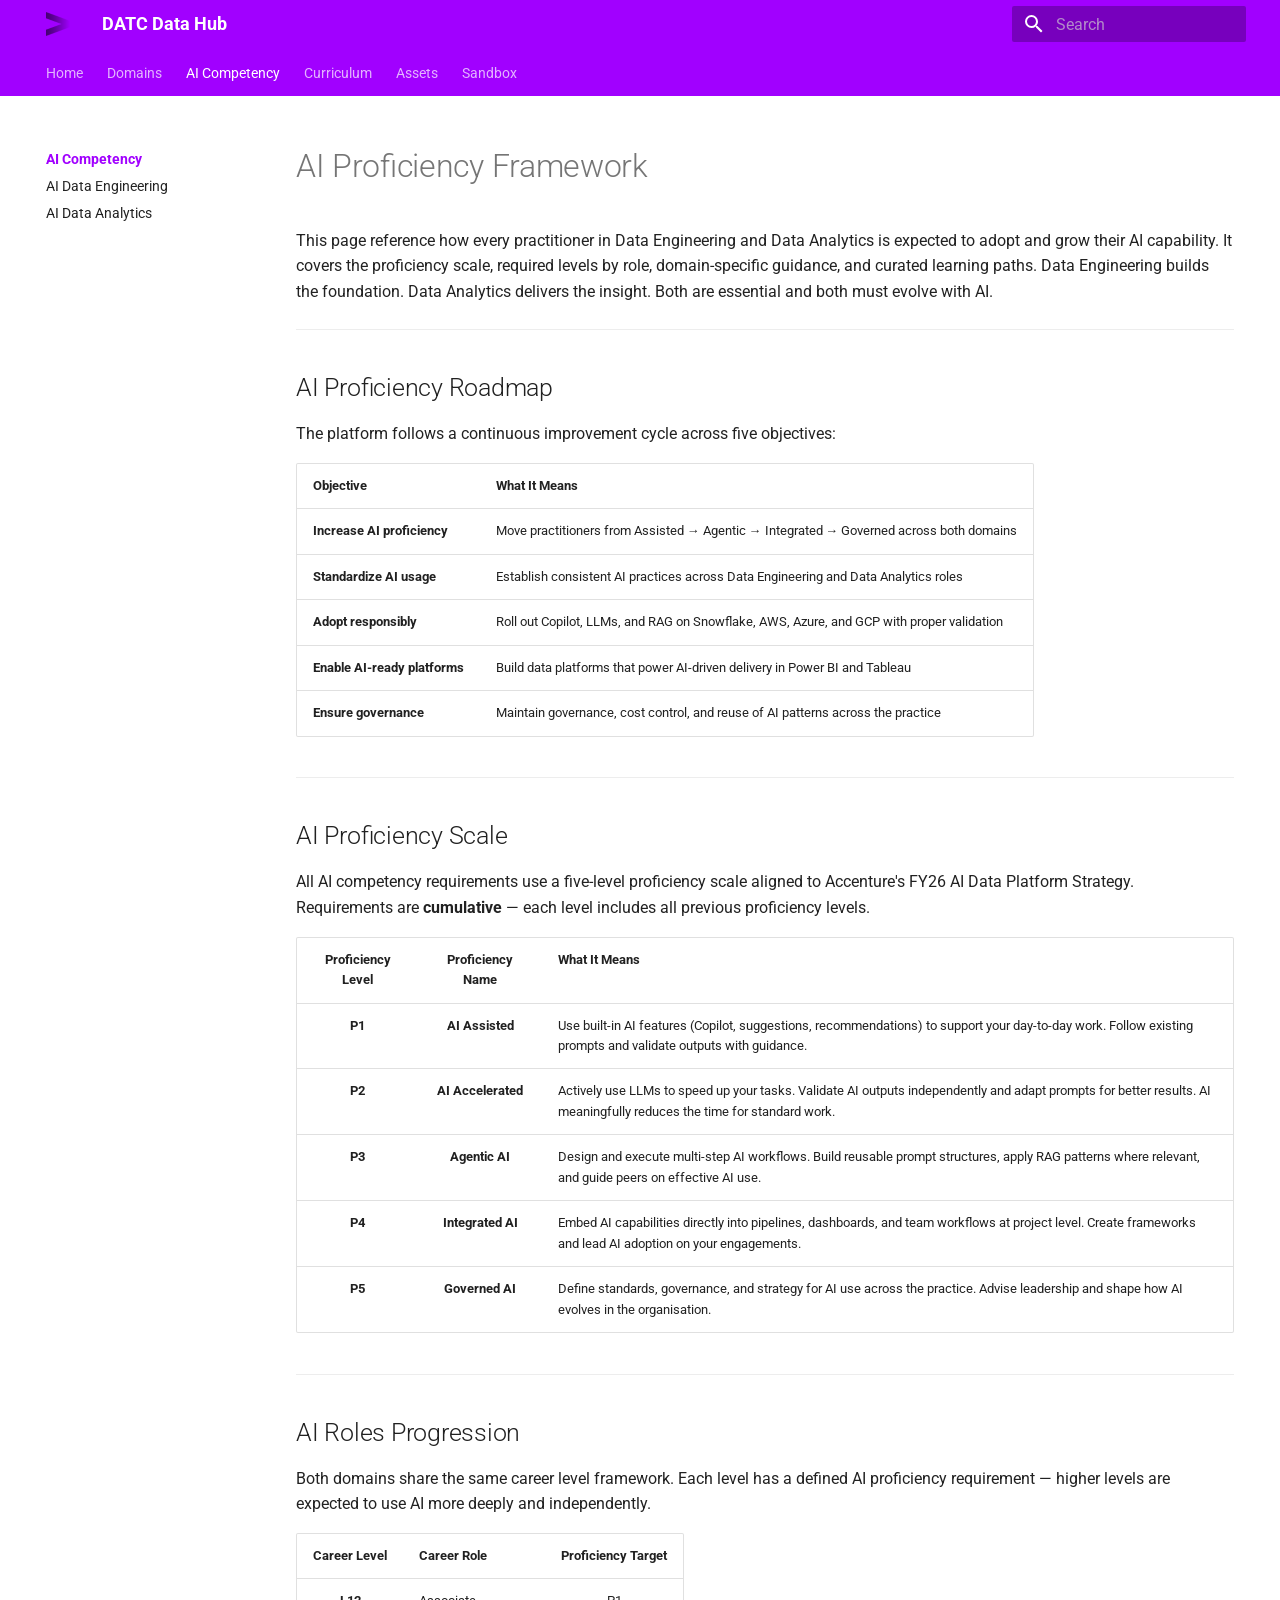
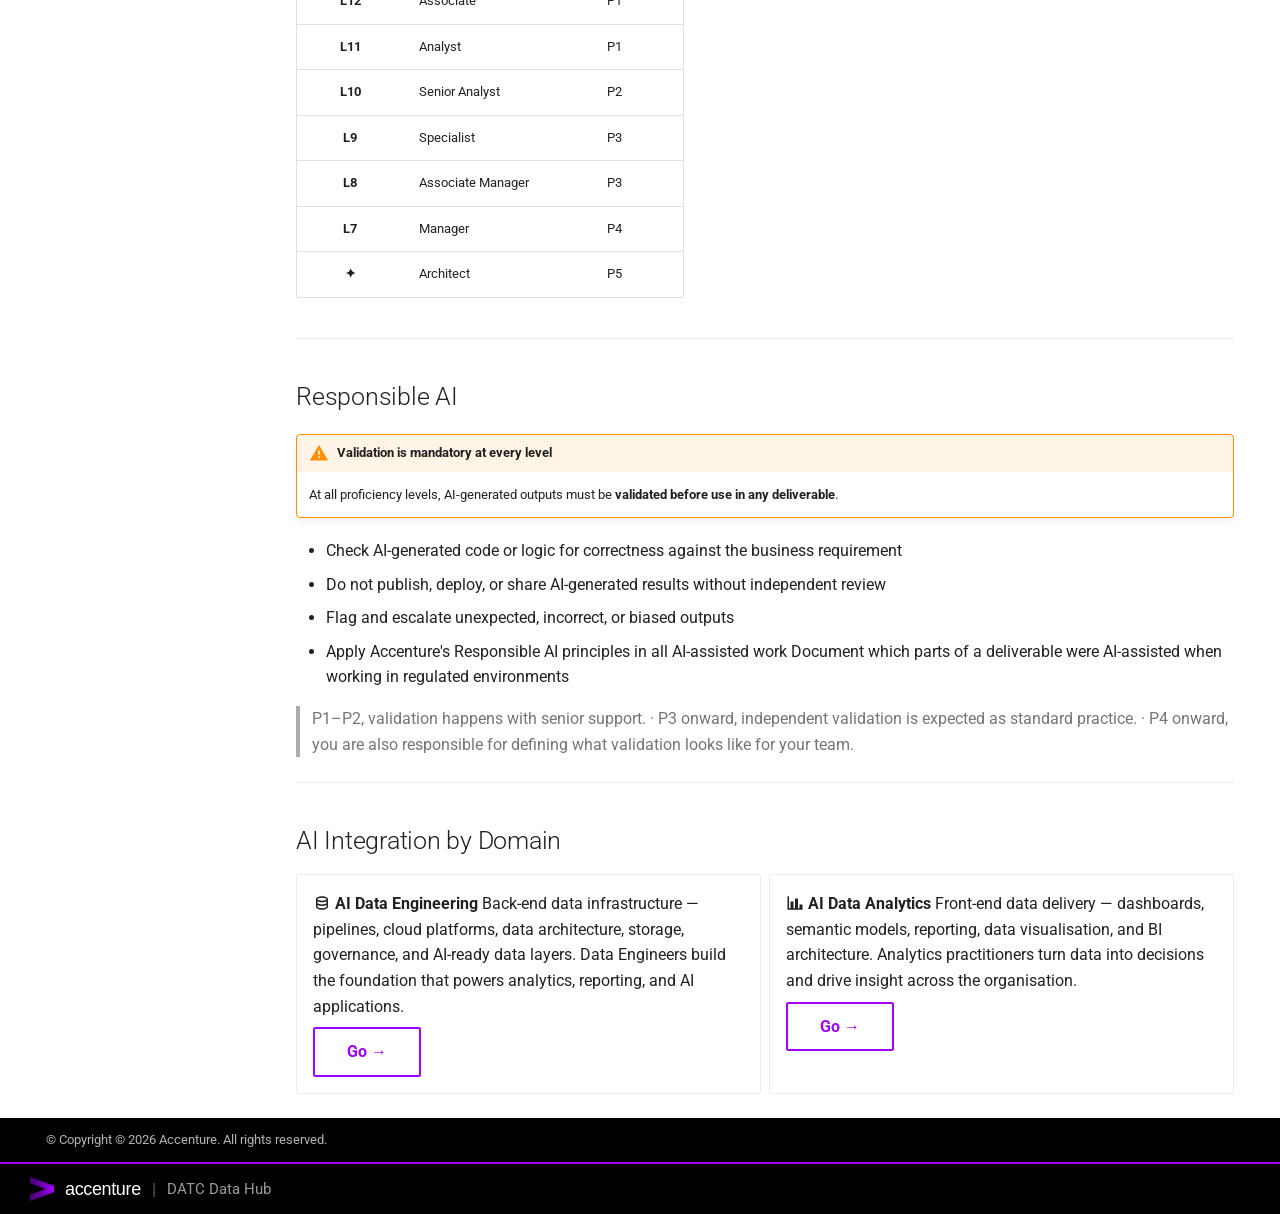
==== ai-competency/index.html @ 7b8fa5c4 "Deployed d4025ef with MkDocs version: 1.6.1" ====
<!doctype html>
<html lang="en" class="no-js">
  <head>
    
      <meta charset="utf-8">
      <meta name="viewport" content="width=device-width,initial-scale=1">
      
        <meta name="description" content="Learning paths and competency frameworks for the DATC Data Platform (DEVI)">
      
      
        <meta name="author" content="DATC Data Platform Team">
      
      
      
        <link rel="prev" href="../domains/data-analytics/">
      
      
        <link rel="next" href="data-engineering/">
      
      
        
      
      
      <link rel="icon" href="../assets/accenture-favicon.ico">
      <meta name="generator" content="mkdocs-1.6.1, mkdocs-material-9.7.6">
    
    
      
        <title>AI Proficiency Framework - DATC Data Hub</title>
      
    
    
      <link rel="stylesheet" href="../assets/stylesheets/main.484c7ddc.min.css">
      
        
        <link rel="stylesheet" href="../assets/stylesheets/palette.ab4e12ef.min.css">
      
      


    
    
      
    
    
      
        
        
        <link rel="preconnect" href="https://fonts.gstatic.com" crossorigin>
        <link rel="stylesheet" href="https://fonts.googleapis.com/css?family=Roboto:300,300i,400,400i,700,700i%7CRoboto+Mono:400,400i,700,700i&display=fallback">
        <style>:root{--md-text-font:"Roboto";--md-code-font:"Roboto Mono"}</style>
      
    
    
      <link rel="stylesheet" href="../stylesheets/accenture.css">
    
    <script>__md_scope=new URL("..",location),__md_hash=e=>[...e].reduce(((e,_)=>(e<<5)-e+_.charCodeAt(0)),0),__md_get=(e,_=localStorage,t=__md_scope)=>JSON.parse(_.getItem(t.pathname+"."+e)),__md_set=(e,_,t=localStorage,a=__md_scope)=>{try{t.setItem(a.pathname+"."+e,JSON.stringify(_))}catch(e){}}</script>
    
      

    
    
  </head>
  
  
    
    
    
    
    
    <body dir="ltr" data-md-color-scheme="default" data-md-color-primary="deep-purple" data-md-color-accent="deep-purple">
  
    
    <input class="md-toggle" data-md-toggle="drawer" type="checkbox" id="__drawer" autocomplete="off">
    <input class="md-toggle" data-md-toggle="search" type="checkbox" id="__search" autocomplete="off">
    <label class="md-overlay" for="__drawer"></label>
    <div data-md-component="skip">
      
        
        <a href="#ai-proficiency-framework" class="md-skip">
          Skip to content
        </a>
      
    </div>
    <div data-md-component="announce">
      
    </div>
    
    
      

<header class="md-header" data-md-component="header">
  <nav class="md-header__inner md-grid" aria-label="Header">
    <a href=".." title="DATC Data Hub" class="md-header__button md-logo" aria-label="DATC Data Hub" data-md-component="logo">
      
  <img src="../assets/accenture-logo.png" alt="logo">

    </a>
    <label class="md-header__button md-icon" for="__drawer">
      
      <svg xmlns="http://www.w3.org/2000/svg" viewBox="0 0 24 24"><path d="M3 6h18v2H3zm0 5h18v2H3zm0 5h18v2H3z"/></svg>
    </label>
    <div class="md-header__title" data-md-component="header-title">
      <div class="md-header__ellipsis">
        <div class="md-header__topic">
          <span class="md-ellipsis">
            DATC Data Hub
          </span>
        </div>
        <div class="md-header__topic" data-md-component="header-topic">
          <span class="md-ellipsis">
            
              AI Proficiency Framework
            
          </span>
        </div>
      </div>
    </div>
    
      
    
    
    
    
      
      
        <label class="md-header__button md-icon" for="__search">
          
          <svg xmlns="http://www.w3.org/2000/svg" viewBox="0 0 24 24"><path d="M9.5 3A6.5 6.5 0 0 1 16 9.5c0 1.61-.59 3.09-1.56 4.23l.27.27h.79l5 5-1.5 1.5-5-5v-.79l-.27-.27A6.52 6.52 0 0 1 9.5 16 6.5 6.5 0 0 1 3 9.5 6.5 6.5 0 0 1 9.5 3m0 2C7 5 5 7 5 9.5S7 14 9.5 14 14 12 14 9.5 12 5 9.5 5"/></svg>
        </label>
        <div class="md-search" data-md-component="search" role="dialog">
  <label class="md-search__overlay" for="__search"></label>
  <div class="md-search__inner" role="search">
    <form class="md-search__form" name="search">
      <input type="text" class="md-search__input" name="query" aria-label="Search" placeholder="Search" autocapitalize="off" autocorrect="off" autocomplete="off" spellcheck="false" data-md-component="search-query" required>
      <label class="md-search__icon md-icon" for="__search">
        
        <svg xmlns="http://www.w3.org/2000/svg" viewBox="0 0 24 24"><path d="M9.5 3A6.5 6.5 0 0 1 16 9.5c0 1.61-.59 3.09-1.56 4.23l.27.27h.79l5 5-1.5 1.5-5-5v-.79l-.27-.27A6.52 6.52 0 0 1 9.5 16 6.5 6.5 0 0 1 3 9.5 6.5 6.5 0 0 1 9.5 3m0 2C7 5 5 7 5 9.5S7 14 9.5 14 14 12 14 9.5 12 5 9.5 5"/></svg>
        
        <svg xmlns="http://www.w3.org/2000/svg" viewBox="0 0 24 24"><path d="M20 11v2H8l5.5 5.5-1.42 1.42L4.16 12l7.92-7.92L13.5 5.5 8 11z"/></svg>
      </label>
      <nav class="md-search__options" aria-label="Search">
        
        <button type="reset" class="md-search__icon md-icon" title="Clear" aria-label="Clear" tabindex="-1">
          
          <svg xmlns="http://www.w3.org/2000/svg" viewBox="0 0 24 24"><path d="M19 6.41 17.59 5 12 10.59 6.41 5 5 6.41 10.59 12 5 17.59 6.41 19 12 13.41 17.59 19 19 17.59 13.41 12z"/></svg>
        </button>
      </nav>
      
        <div class="md-search__suggest" data-md-component="search-suggest"></div>
      
    </form>
    <div class="md-search__output">
      <div class="md-search__scrollwrap" tabindex="0" data-md-scrollfix>
        <div class="md-search-result" data-md-component="search-result">
          <div class="md-search-result__meta">
            Initializing search
          </div>
          <ol class="md-search-result__list" role="presentation"></ol>
        </div>
      </div>
    </div>
  </div>
</div>
      
    
    
  </nav>
  
</header>
    
    <div class="md-container" data-md-component="container">
      
      
        
          
            
<nav class="md-tabs" aria-label="Tabs" data-md-component="tabs">
  <div class="md-grid">
    <ul class="md-tabs__list">
      
        
  
  
  
  
    <li class="md-tabs__item">
      <a href=".." class="md-tabs__link">
        
  
  
    
  
  Home

      </a>
    </li>
  

      
        
  
  
  
  
    
    
      <li class="md-tabs__item">
        <a href="../domains/" class="md-tabs__link">
          
  
  
    
  
  Domains

        </a>
      </li>
    
  

      
        
  
  
  
    
  
  
    
    
      <li class="md-tabs__item md-tabs__item--active">
        <a href="./" class="md-tabs__link">
          
  
  
    
  
  AI Competency

        </a>
      </li>
    
  

      
        
  
  
  
  
    <li class="md-tabs__item">
      <a href="../curriculum/" class="md-tabs__link">
        
  
  
    
  
  Curriculum

      </a>
    </li>
  

      
        
  
  
  
  
    <li class="md-tabs__item">
      <a href="../assets/" class="md-tabs__link">
        
  
  
    
  
  Assets

      </a>
    </li>
  

      
        
  
  
  
  
    <li class="md-tabs__item">
      <a href="../working/sandbox/" class="md-tabs__link">
        
  
  
    
  
  Sandbox

      </a>
    </li>
  

      
    </ul>
  </div>
</nav>
          
        
      
      <main class="md-main" data-md-component="main">
        <div class="md-main__inner md-grid">
          
            
              
              <div class="md-sidebar md-sidebar--primary" data-md-component="sidebar" data-md-type="navigation" >
                <div class="md-sidebar__scrollwrap">
                  <div class="md-sidebar__inner">
                    


  


  

<nav class="md-nav md-nav--primary md-nav--lifted md-nav--integrated" aria-label="Navigation" data-md-level="0">
  <label class="md-nav__title" for="__drawer">
    <a href=".." title="DATC Data Hub" class="md-nav__button md-logo" aria-label="DATC Data Hub" data-md-component="logo">
      
  <img src="../assets/accenture-logo.png" alt="logo">

    </a>
    DATC Data Hub
  </label>
  
  <ul class="md-nav__list" data-md-scrollfix>
    
      
      
  
  
  
  
    <li class="md-nav__item">
      <a href=".." class="md-nav__link">
        
  
  
  <span class="md-ellipsis">
    
  
    Home
  

    
  </span>
  
  

      </a>
    </li>
  

    
      
      
  
  
  
  
    
    
      
        
          
        
      
        
      
        
      
    
    
    
      
      
        
      
    
    
    <li class="md-nav__item md-nav__item--nested">
      
        
        
          
        
        <input class="md-nav__toggle md-toggle md-toggle--indeterminate" type="checkbox" id="__nav_2" >
        
          
          <div class="md-nav__link md-nav__container">
            <a href="../domains/" class="md-nav__link ">
              
  
  
  <span class="md-ellipsis">
    
  
    Domains
  

    
  </span>
  
  

            </a>
            
              
              <label class="md-nav__link " for="__nav_2" id="__nav_2_label" tabindex="0">
                <span class="md-nav__icon md-icon"></span>
              </label>
            
          </div>
        
        <nav class="md-nav" data-md-level="1" aria-labelledby="__nav_2_label" aria-expanded="false">
          <label class="md-nav__title" for="__nav_2">
            <span class="md-nav__icon md-icon"></span>
            
  
    Domains
  

          </label>
          <ul class="md-nav__list" data-md-scrollfix>
            
              
            
              
                
  
  
  
  
    <li class="md-nav__item">
      <a href="../domains/data-engineering/" class="md-nav__link">
        
  
  
  <span class="md-ellipsis">
    
  
    Data Engineering
  

    
  </span>
  
  

      </a>
    </li>
  

              
            
              
                
  
  
  
  
    <li class="md-nav__item">
      <a href="../domains/data-analytics/" class="md-nav__link">
        
  
  
  <span class="md-ellipsis">
    
  
    Data Analytics
  

    
  </span>
  
  

      </a>
    </li>
  

              
            
          </ul>
        </nav>
      
    </li>
  

    
      
      
  
  
    
  
  
  
    
    
      
        
          
        
      
        
      
        
      
    
    
    
      
        
        
      
      
        
      
    
    
    <li class="md-nav__item md-nav__item--active md-nav__item--section md-nav__item--nested">
      
        
        
        <input class="md-nav__toggle md-toggle " type="checkbox" id="__nav_3" checked>
        
          
          <div class="md-nav__link md-nav__container">
            <a href="./" class="md-nav__link md-nav__link--active">
              
  
  
  <span class="md-ellipsis">
    
  
    AI Competency
  

    
  </span>
  
  

            </a>
            
              
              <label class="md-nav__link md-nav__link--active" for="__nav_3" id="__nav_3_label" tabindex="">
                <span class="md-nav__icon md-icon"></span>
              </label>
            
          </div>
        
        <nav class="md-nav" data-md-level="1" aria-labelledby="__nav_3_label" aria-expanded="true">
          <label class="md-nav__title" for="__nav_3">
            <span class="md-nav__icon md-icon"></span>
            
  
    AI Competency
  

          </label>
          <ul class="md-nav__list" data-md-scrollfix>
            
              
            
              
                
  
  
  
  
    <li class="md-nav__item">
      <a href="data-engineering/" class="md-nav__link">
        
  
  
  <span class="md-ellipsis">
    
  
    AI Data Engineering
  

    
  </span>
  
  

      </a>
    </li>
  

              
            
              
                
  
  
  
  
    <li class="md-nav__item">
      <a href="data-analytics/" class="md-nav__link">
        
  
  
  <span class="md-ellipsis">
    
  
    AI Data Analytics
  

    
  </span>
  
  

      </a>
    </li>
  

              
            
          </ul>
        </nav>
      
    </li>
  

    
      
      
  
  
  
  
    <li class="md-nav__item">
      <a href="../curriculum/" class="md-nav__link">
        
  
  
  <span class="md-ellipsis">
    
  
    Curriculum
  

    
  </span>
  
  

      </a>
    </li>
  

    
      
      
  
  
  
  
    <li class="md-nav__item">
      <a href="../assets/" class="md-nav__link">
        
  
  
  <span class="md-ellipsis">
    
  
    Assets
  

    
  </span>
  
  

      </a>
    </li>
  

    
      
      
  
  
  
  
    <li class="md-nav__item">
      <a href="../working/sandbox/" class="md-nav__link">
        
  
  
  <span class="md-ellipsis">
    
  
    Sandbox
  

    
  </span>
  
  

      </a>
    </li>
  

    
  </ul>
</nav>
                  </div>
                </div>
              </div>
            
            
          
          
            <div class="md-content" data-md-component="content">
              
              <article class="md-content__inner md-typeset">
                
                  



<h1 id="ai-proficiency-framework">AI Proficiency Framework</h1>
<p>This page reference how every practitioner in Data Engineering and Data Analytics is expected to adopt and grow their AI capability. 
It covers the proficiency scale, required levels by role, domain-specific guidance, and curated learning paths.
Data Engineering builds the foundation. Data Analytics delivers the insight. Both are essential and both must evolve with AI.</p>
<hr />
<h2 id="ai-proficiency-roadmap">AI Proficiency Roadmap</h2>
<p>The platform follows a continuous improvement cycle across five objectives:</p>
<table>
<thead>
<tr>
<th>Objective</th>
<th>What It Means</th>
</tr>
</thead>
<tbody>
<tr>
<td><strong>Increase AI proficiency</strong></td>
<td>Move practitioners from Assisted → Agentic → Integrated → Governed across both domains</td>
</tr>
<tr>
<td><strong>Standardize AI usage</strong></td>
<td>Establish consistent AI practices across Data Engineering and Data Analytics roles</td>
</tr>
<tr>
<td><strong>Adopt responsibly</strong></td>
<td>Roll out Copilot, LLMs, and RAG on Snowflake, AWS, Azure, and GCP with proper validation</td>
</tr>
<tr>
<td><strong>Enable AI-ready platforms</strong></td>
<td>Build data platforms that power AI-driven delivery in Power BI and Tableau</td>
</tr>
<tr>
<td><strong>Ensure governance</strong></td>
<td>Maintain governance, cost control, and reuse of AI patterns across the practice</td>
</tr>
</tbody>
</table>
<hr />
<h2 id="ai-proficiency-scale">AI Proficiency Scale</h2>
<p>All AI competency requirements use a five-level proficiency scale aligned to Accenture's FY26 AI Data Platform Strategy. Requirements are <strong>cumulative</strong> — each level includes all previous proficiency levels.</p>
<table>
<thead>
<tr>
<th style="text-align: center;">Proficiency Level</th>
<th style="text-align: center;">Proficiency Name</th>
<th style="text-align: left;">What It Means</th>
</tr>
</thead>
<tbody>
<tr>
<td style="text-align: center;"><strong>P1</strong></td>
<td style="text-align: center;"><strong>AI Assisted</strong></td>
<td style="text-align: left;">Use built-in AI features (Copilot, suggestions, recommendations) to support your day-to-day work. Follow existing prompts and validate outputs with guidance.</td>
</tr>
<tr>
<td style="text-align: center;"><strong>P2</strong></td>
<td style="text-align: center;"><strong>AI Accelerated</strong></td>
<td style="text-align: left;">Actively use LLMs to speed up your tasks. Validate AI outputs independently and adapt prompts for better results. AI meaningfully reduces the time for standard work.</td>
</tr>
<tr>
<td style="text-align: center;"><strong>P3</strong></td>
<td style="text-align: center;"><strong>Agentic AI</strong></td>
<td style="text-align: left;">Design and execute multi-step AI workflows. Build reusable prompt structures, apply RAG patterns where relevant, and guide peers on effective AI use.</td>
</tr>
<tr>
<td style="text-align: center;"><strong>P4</strong></td>
<td style="text-align: center;"><strong>Integrated AI</strong></td>
<td style="text-align: left;">Embed AI capabilities directly into pipelines, dashboards, and team workflows at project level. Create frameworks and lead AI adoption on your engagements.</td>
</tr>
<tr>
<td style="text-align: center;"><strong>P5</strong></td>
<td style="text-align: center;"><strong>Governed AI</strong></td>
<td style="text-align: left;">Define standards, governance, and strategy for AI use across the practice. Advise leadership and shape how AI evolves in the organisation.</td>
</tr>
</tbody>
</table>
<hr />
<h2 id="ai-roles-progression">AI Roles Progression</h2>
<p>Both domains share the same career level framework. Each level has a defined AI proficiency requirement — higher levels are expected to use AI more deeply and independently.</p>
<table>
<thead>
<tr>
<th style="text-align: center;">Career Level</th>
<th>Career Role</th>
<th style="text-align: center;">Proficiency Target</th>
</tr>
</thead>
<tbody>
<tr>
<td style="text-align: center;"><strong>L12</strong></td>
<td>Associate</td>
<td style="text-align: center;">P1</td>
</tr>
<tr>
<td style="text-align: center;"><strong>L11</strong></td>
<td>Analyst</td>
<td style="text-align: center;">P1</td>
</tr>
<tr>
<td style="text-align: center;"><strong>L10</strong></td>
<td>Senior Analyst</td>
<td style="text-align: center;">P2</td>
</tr>
<tr>
<td style="text-align: center;"><strong>L9</strong></td>
<td>Specialist</td>
<td style="text-align: center;">P3</td>
</tr>
<tr>
<td style="text-align: center;"><strong>L8</strong></td>
<td>Associate Manager</td>
<td style="text-align: center;">P3</td>
</tr>
<tr>
<td style="text-align: center;"><strong>L7</strong></td>
<td>Manager</td>
<td style="text-align: center;">P4</td>
</tr>
<tr>
<td style="text-align: center;"><strong>✦</strong></td>
<td>Architect</td>
<td style="text-align: center;">P5</td>
</tr>
</tbody>
</table>
<hr />
<h2 id="responsible-ai">Responsible AI</h2>
<div class="admonition warning">
<p class="admonition-title">Validation is mandatory at every level</p>
<p>At all proficiency levels, AI-generated outputs must be <strong>validated before use in any deliverable</strong>.</p>
</div>
<ul>
<li>Check AI-generated code or logic for correctness against the business requirement</li>
<li>Do not publish, deploy, or share AI-generated results without independent review</li>
<li>Flag and escalate unexpected, incorrect, or biased outputs</li>
<li>Apply Accenture's Responsible AI principles in all AI-assisted work
Document which parts of a deliverable were AI-assisted when working in regulated environments</li>
</ul>
<blockquote>
<p>P1–P2, validation happens with senior support. 
· P3 onward, independent validation is expected as standard practice. 
· P4 onward, you are also responsible for defining what validation looks like for your team.</p>
</blockquote>
<hr />
<h2 id="ai-integration-by-domain">AI Integration by Domain</h2>
<div class="grid cards">
<ul>
<li>
<p><span class="twemoji"><svg xmlns="http://www.w3.org/2000/svg" viewBox="0 0 24 24"><path d="M12 3C7.58 3 4 4.79 4 7v10c0 2.21 3.59 4 8 4s8-1.79 8-4V7c0-2.21-3.58-4-8-4m6 14c0 .5-2.13 2-6 2s-6-1.5-6-2v-2.23c1.61.78 3.72 1.23 6 1.23s4.39-.45 6-1.23zm0-4.55c-1.3.95-3.58 1.55-6 1.55s-4.7-.6-6-1.55V9.64c1.47.83 3.61 1.36 6 1.36s4.53-.53 6-1.36zM12 9C8.13 9 6 7.5 6 7s2.13-2 6-2 6 1.5 6 2-2.13 2-6 2"/></svg></span> <strong>AI Data Engineering</strong>
  Back-end data infrastructure — pipelines, cloud platforms, data architecture, storage, governance, and AI-ready data layers. Data Engineers build the foundation that powers analytics, reporting, and AI applications.</p>
<p><a class="md-button" href="/ai-competency/data-engineering">Go →</a></p>
</li>
<li>
<p><span class="twemoji"><svg xmlns="http://www.w3.org/2000/svg" viewBox="0 0 24 24"><path d="M22 21H2V3h2v16h2v-9h4v9h2V6h4v13h2v-5h4z"/></svg></span> <strong>AI Data Analytics</strong>
  Front-end data delivery — dashboards, semantic models, reporting, data visualisation, and BI architecture. Analytics practitioners turn data into decisions and drive insight across the organisation.</p>
<p><a class="md-button" href="/ai-competency/data-analytics">Go →</a></p>
</li>
</ul>
</div>












                
              </article>
            </div>
          
          
<script>var target=document.getElementById(location.hash.slice(1));target&&target.name&&(target.checked=target.name.startsWith("__tabbed_"))</script>
        </div>
        
      </main>
      
  
        <footer class="md-footer">
  
  <div class="md-footer-meta md-typeset">
    <div class="md-footer-meta__inner md-grid">
      <div class="md-copyright">
  
    <div class="md-copyright__highlight">
      &copy; Copyright © 2026 Accenture. All rights reserved.
    </div>
  
  
</div>
      
    </div>
  </div>
</footer>
      
  <div class="datc-brand-footer">
    <div class="datc-brand-footer__inner">
      <img src="../assets/accenture-logo.png" class="datc-brand-footer__logo" alt="Accenture" />
      <span class="datc-brand-footer__wordmark">accenture</span>
      <span class="datc-brand-footer__divider">|</span>
      <span class="datc-brand-footer__team">DATC Data Hub</span>
    </div>
  </div>

    </div>
    <div class="md-dialog" data-md-component="dialog">
      <div class="md-dialog__inner md-typeset"></div>
    </div>
    
    
    
      
      
      <script id="__config" type="application/json">{"annotate": null, "base": "..", "features": ["navigation.tabs", "navigation.sections", "navigation.indexes", "navigation.expand", "toc.integrate", "search.suggest", "search.highlight"], "search": "../assets/javascripts/workers/search.2c215733.min.js", "tags": null, "translations": {"clipboard.copied": "Copied to clipboard", "clipboard.copy": "Copy to clipboard", "search.result.more.one": "1 more on this page", "search.result.more.other": "# more on this page", "search.result.none": "No matching documents", "search.result.one": "1 matching document", "search.result.other": "# matching documents", "search.result.placeholder": "Type to start searching", "search.result.term.missing": "Missing", "select.version": "Select version"}, "version": null}</script>
    
    
      <script src="../assets/javascripts/bundle.79ae519e.min.js"></script>
      
    
  </body>
</html>
---- assets/stylesheets/main.484c7ddc.min.css ----
@charset "UTF-8";html{-webkit-text-size-adjust:none;-moz-text-size-adjust:none;text-size-adjust:none;box-sizing:border-box}*,:after,:before{box-sizing:inherit}@media (prefers-reduced-motion){*,:after,:before{transition:none!important}}body{margin:0}a,button,input,label{-webkit-tap-highlight-color:transparent}a{color:inherit;text-decoration:none}hr{border:0;box-sizing:initial;display:block;height:.05rem;overflow:visible;padding:0}small{font-size:80%}sub,sup{line-height:1em}img{border-style:none}table{border-collapse:initial;border-spacing:0}td,th{font-weight:400;vertical-align:top}button{background:#0000;border:0;font-family:inherit;font-size:inherit;margin:0;padding:0}input{border:0;outline:none}:root{--md-primary-fg-color:#4051b5;--md-primary-fg-color--light:#5d6cc0;--md-primary-fg-color--dark:#303fa1;--md-primary-bg-color:#fff;--md-primary-bg-color--light:#ffffffb3;--md-accent-fg-color:#526cfe;--md-accent-fg-color--transparent:#526cfe1a;--md-accent-bg-color:#fff;--md-accent-bg-color--light:#ffffffb3}[data-md-color-scheme=default]{color-scheme:light}[data-md-color-scheme=default] img[src$="#gh-dark-mode-only"],[data-md-color-scheme=default] img[src$="#only-dark"]{display:none}:root,[data-md-color-scheme=default]{--md-hue:225deg;--md-default-fg-color:#000000de;--md-default-fg-color--light:#0000008a;--md-default-fg-color--lighter:#00000052;--md-default-fg-color--lightest:#00000012;--md-default-bg-color:#fff;--md-default-bg-color--light:#ffffffb3;--md-default-bg-color--lighter:#ffffff4d;--md-default-bg-color--lightest:#ffffff1f;--md-code-fg-color:#36464e;--md-code-bg-color:#f5f5f5;--md-code-bg-color--light:#f5f5f5b3;--md-code-bg-color--lighter:#f5f5f54d;--md-code-hl-color:#4287ff;--md-code-hl-color--light:#4287ff1a;--md-code-hl-number-color:#d52a2a;--md-code-hl-special-color:#db1457;--md-code-hl-function-color:#a846b9;--md-code-hl-constant-color:#6e59d9;--md-code-hl-keyword-color:#3f6ec6;--md-code-hl-string-color:#1c7d4d;--md-code-hl-name-color:var(--md-code-fg-color);--md-code-hl-operator-color:var(--md-default-fg-color--light);--md-code-hl-punctuation-color:var(--md-default-fg-color--light);--md-code-hl-comment-color:var(--md-default-fg-color--light);--md-code-hl-generic-color:var(--md-default-fg-color--light);--md-code-hl-variable-color:var(--md-default-fg-color--light);--md-typeset-color:var(--md-default-fg-color);--md-typeset-a-color:var(--md-primary-fg-color);--md-typeset-del-color:#f5503d26;--md-typeset-ins-color:#0bd57026;--md-typeset-kbd-color:#fafafa;--md-typeset-kbd-accent-color:#fff;--md-typeset-kbd-border-color:#b8b8b8;--md-typeset-mark-color:#ffff0080;--md-typeset-table-color:#0000001f;--md-typeset-table-color--light:rgba(0,0,0,.035);--md-admonition-fg-color:var(--md-default-fg-color);--md-admonition-bg-color:var(--md-default-bg-color);--md-warning-fg-color:#000000de;--md-warning-bg-color:#ff9;--md-footer-fg-color:#fff;--md-footer-fg-color--light:#ffffffb3;--md-footer-fg-color--lighter:#ffffff73;--md-footer-bg-color:#000000de;--md-footer-bg-color--dark:#00000052;--md-shadow-z1:0 0.2rem 0.5rem #0000000d,0 0 0.05rem #0000001a;--md-shadow-z2:0 0.2rem 0.5rem #0000001a,0 0 0.05rem #00000040;--md-shadow-z3:0 0.2rem 0.5rem #0003,0 0 0.05rem #00000059}.md-icon svg{fill:currentcolor;display:block;height:1.2rem;width:1.2rem}body{-webkit-font-smoothing:antialiased;-moz-osx-font-smoothing:grayscale;--md-text-font-family:var(--md-text-font,_),-apple-system,BlinkMacSystemFont,Helvetica,Arial,sans-serif;--md-code-font-family:var(--md-code-font,_),SFMono-Regular,Consolas,Menlo,monospace}aside,body,input{font-feature-settings:"kern","liga";color:var(--md-typeset-color);font-family:var(--md-text-font-family)}code,kbd,pre{font-feature-settings:"kern";font-family:var(--md-code-font-family)}:root{--md-typeset-table-sort-icon:url('data:image/svg+xml;charset=utf-8,<svg xmlns="http://www.w3.org/2000/svg" viewBox="0 0 24 24"><path d="m18 21-4-4h3V7h-3l4-4 4 4h-3v10h3M2 19v-2h10v2M2 13v-2h7v2M2 7V5h4v2z"/></svg>');--md-typeset-table-sort-icon--asc:url('data:image/svg+xml;charset=utf-8,<svg xmlns="http://www.w3.org/2000/svg" viewBox="0 0 24 24"><path d="M19 17h3l-4 4-4-4h3V3h2M2 17h10v2H2M6 5v2H2V5m0 6h7v2H2z"/></svg>');--md-typeset-table-sort-icon--desc:url('data:image/svg+xml;charset=utf-8,<svg xmlns="http://www.w3.org/2000/svg" viewBox="0 0 24 24"><path d="M19 7h3l-4-4-4 4h3v14h2M2 17h10v2H2M6 5v2H2V5m0 6h7v2H2z"/></svg>')}.md-typeset{-webkit-print-color-adjust:exact;color-adjust:exact;font-size:.8rem;line-height:1.6;overflow-wrap:break-word}@media print{.md-typeset{font-size:.68rem}}.md-typeset blockquote,.md-typeset dl,.md-typeset figure,.md-typeset ol,.md-typeset pre,.md-typeset ul{margin-bottom:1em;margin-top:1em}.md-typeset h1{color:var(--md-default-fg-color--light);font-size:2em;line-height:1.3;margin:0 0 1.25em}.md-typeset h1,.md-typeset h2{font-weight:300;letter-spacing:-.01em}.md-typeset h2{font-size:1.5625em;line-height:1.4;margin:1.6em 0 .64em}.md-typeset h3{font-size:1.25em;font-weight:400;letter-spacing:-.01em;line-height:1.5;margin:1.6em 0 .8em}.md-typeset h2+h3{margin-top:.8em}.md-typeset h4{font-weight:700;letter-spacing:-.01em;margin:1em 0}.md-typeset h5,.md-typeset h6{color:var(--md-default-fg-color--light);font-size:.8em;font-weight:700;letter-spacing:-.01em;margin:1.25em 0}.md-typeset h5{text-transform:uppercase}.md-typeset h5 code{text-transform:none}.md-typeset hr{border-bottom:.05rem solid var(--md-default-fg-color--lightest);display:flow-root;margin:1.5em 0}.md-typeset a{color:var(--md-typeset-a-color);word-break:break-word}.md-typeset a,.md-typeset a:before{transition:color 125ms}.md-typeset a:focus,.md-typeset a:hover{color:var(--md-accent-fg-color)}.md-typeset a:focus code,.md-typeset a:hover code{background-color:var(--md-accent-fg-color--transparent);color:var(--md-accent-fg-color)}.md-typeset a code{color:var(--md-typeset-a-color)}.md-typeset a.focus-visible{outline-color:var(--md-accent-fg-color);outline-offset:.2rem}.md-typeset code,.md-typeset kbd,.md-typeset pre{color:var(--md-code-fg-color);direction:ltr;font-variant-ligatures:none;transition:background-color 125ms}@media print{.md-typeset code,.md-typeset kbd,.md-typeset pre{white-space:pre-wrap}}.md-typeset code{background-color:var(--md-code-bg-color);border-radius:.1rem;-webkit-box-decoration-break:clone;box-decoration-break:clone;font-size:.85em;padding:0 .2941176471em;transition:color 125ms,background-color 125ms;word-break:break-word}.md-typeset code:not(.focus-visible){-webkit-tap-highlight-color:transparent;outline:none}.md-typeset pre{display:flow-root;line-height:1.4;position:relative}.md-typeset pre>code{-webkit-box-decoration-break:slice;box-decoration-break:slice;box-shadow:none;display:block;margin:0;outline-color:var(--md-accent-fg-color);overflow:auto;padding:.7720588235em 1.1764705882em;scrollbar-color:var(--md-default-fg-color--lighter) #0000;scrollbar-width:thin;touch-action:auto;word-break:normal}.md-typeset pre>code:hover{scrollbar-color:var(--md-accent-fg-color) #0000}.md-typeset pre>code::-webkit-scrollbar{height:.2rem;width:.2rem}.md-typeset pre>code::-webkit-scrollbar-thumb{background-color:var(--md-default-fg-color--lighter)}.md-typeset pre>code::-webkit-scrollbar-thumb:hover{background-color:var(--md-accent-fg-color)}.md-typeset kbd{background-color:var(--md-typeset-kbd-color);border-radius:.1rem;box-shadow:0 .1rem 0 .05rem var(--md-typeset-kbd-border-color),0 .1rem 0 var(--md-typeset-kbd-border-color),0 -.1rem .2rem var(--md-typeset-kbd-accent-color) inset;color:var(--md-default-fg-color);display:inline-block;font-size:.75em;padding:0 .6666666667em;vertical-align:text-top;word-break:break-word}.md-typeset mark{background-color:var(--md-typeset-mark-color);-webkit-box-decoration-break:clone;box-decoration-break:clone;color:inherit;word-break:break-word}.md-typeset abbr{cursor:help;text-decoration:none}.md-typeset [data-preview],.md-typeset abbr{border-bottom:.05rem dotted var(--md-default-fg-color--light)}.md-typeset small{opacity:.75}[dir=ltr] .md-typeset sub,[dir=ltr] .md-typeset sup{margin-left:.078125em}[dir=rtl] .md-typeset sub,[dir=rtl] .md-typeset sup{margin-right:.078125em}[dir=ltr] .md-typeset blockquote{padding-left:.6rem}[dir=rtl] .md-typeset blockquote{padding-right:.6rem}[dir=ltr] .md-typeset blockquote{border-left:.2rem solid var(--md-default-fg-color--lighter)}[dir=rtl] .md-typeset blockquote{border-right:.2rem solid var(--md-default-fg-color--lighter)}.md-typeset blockquote{color:var(--md-default-fg-color--light);margin-left:0;margin-right:0}.md-typeset ul{list-style-type:disc}.md-typeset ul[type]{list-style-type:revert-layer}[dir=ltr] .md-typeset ol,[dir=ltr] .md-typeset ul{margin-left:.625em}[dir=rtl] .md-typeset ol,[dir=rtl] .md-typeset ul{margin-right:.625em}.md-typeset ol,.md-typeset ul{padding:0}.md-typeset ol:not([hidden]),.md-typeset ul:not([hidden]){display:flow-root}.md-typeset ol ol,.md-typeset ul ol{list-style-type:lower-alpha}.md-typeset ol ol ol,.md-typeset ul ol ol{list-style-type:lower-roman}.md-typeset ol ol ol ol,.md-typeset ul ol ol ol{list-style-type:upper-alpha}.md-typeset ol ol ol ol ol,.md-typeset ul ol ol ol ol{list-style-type:upper-roman}.md-typeset ol[type],.md-typeset ul[type]{list-style-type:revert-layer}[dir=ltr] .md-typeset ol li,[dir=ltr] .md-typeset ul li{margin-left:1.25em}[dir=rtl] .md-typeset ol li,[dir=rtl] .md-typeset ul li{margin-right:1.25em}.md-typeset ol li,.md-typeset ul li{margin-bottom:.5em}.md-typeset ol li blockquote,.md-typeset ol li p,.md-typeset ul li blockquote,.md-typeset ul li p{margin:.5em 0}.md-typeset ol li:last-child,.md-typeset ul li:last-child{margin-bottom:0}[dir=ltr] .md-typeset ol li ol,[dir=ltr] .md-typeset ol li ul,[dir=ltr] .md-typeset ul li ol,[dir=ltr] .md-typeset ul li ul{margin-left:.625em}[dir=rtl] .md-typeset ol li ol,[dir=rtl] .md-typeset ol li ul,[dir=rtl] .md-typeset ul li ol,[dir=rtl] .md-typeset ul li ul{margin-right:.625em}.md-typeset ol li ol,.md-typeset ol li ul,.md-typeset ul li ol,.md-typeset ul li ul{margin-bottom:.5em;margin-top:.5em}[dir=ltr] .md-typeset dd{margin-left:1.875em}[dir=rtl] .md-typeset dd{margin-right:1.875em}.md-typeset dd{margin-bottom:1.5em;margin-top:1em}.md-typeset img,.md-typeset svg,.md-typeset video{height:auto;max-width:100%}.md-typeset img[align=left]{margin:1em 1em 1em 0}.md-typeset img[align=right]{margin:1em 0 1em 1em}.md-typeset img[align]:only-child{margin-top:0}.md-typeset figure{display:flow-root;margin:1em auto;max-width:100%;text-align:center;width:fit-content}.md-typeset figure img{display:block;margin:0 auto}.md-typeset figcaption{font-style:italic;margin:1em auto;max-width:24rem}.md-typeset iframe{max-width:100%}.md-typeset table:not([class]){background-color:var(--md-default-bg-color);border:.05rem solid var(--md-typeset-table-color);border-radius:.1rem;display:inline-block;font-size:.64rem;max-width:100%;overflow:auto;touch-action:auto}@media print{.md-typeset table:not([class]){display:table}}.md-typeset table:not([class])+*{margin-top:1.5em}.md-typeset table:not([class]) td>:first-child,.md-typeset table:not([class]) th>:first-child{margin-top:0}.md-typeset table:not([class]) td>:last-child,.md-typeset table:not([class]) th>:last-child{margin-bottom:0}.md-typeset table:not([class]) td:not([align]),.md-typeset table:not([class]) th:not([align]){text-align:left}[dir=rtl] .md-typeset table:not([class]) td:not([align]),[dir=rtl] .md-typeset table:not([class]) th:not([align]){text-align:right}.md-typeset table:not([class]) th{font-weight:700;min-width:5rem;padding:.9375em 1.25em;vertical-align:top}.md-typeset table:not([class]) td{border-top:.05rem solid var(--md-typeset-table-color);padding:.9375em 1.25em;vertical-align:top}.md-typeset table:not([class]) tbody tr{transition:background-color 125ms}.md-typeset table:not([class]) tbody tr:hover{background-color:var(--md-typeset-table-color--light);box-shadow:0 .05rem 0 var(--md-default-bg-color) inset}.md-typeset table:not([class]) a{word-break:normal}.md-typeset table th[role=columnheader]{cursor:pointer}[dir=ltr] .md-typeset table th[role=columnheader]:after{margin-left:.5em}[dir=rtl] .md-typeset table th[role=columnheader]:after{margin-right:.5em}.md-typeset table th[role=columnheader]:after{content:"";display:inline-block;height:1.2em;-webkit-mask-image:var(--md-typeset-table-sort-icon);mask-image:var(--md-typeset-table-sort-icon);-webkit-mask-repeat:no-repeat;mask-repeat:no-repeat;-webkit-mask-size:contain;mask-size:contain;transition:background-color 125ms;vertical-align:text-bottom;width:1.2em}.md-typeset table th[role=columnheader]:hover:after{background-color:var(--md-default-fg-color--lighter)}.md-typeset table th[role=columnheader][aria-sort=ascending]:after{background-color:var(--md-default-fg-color--light);-webkit-mask-image:var(--md-typeset-table-sort-icon--asc);mask-image:var(--md-typeset-table-sort-icon--asc)}.md-typeset table th[role=columnheader][aria-sort=descending]:after{background-color:var(--md-default-fg-color--light);-webkit-mask-image:var(--md-typeset-table-sort-icon--desc);mask-image:var(--md-typeset-table-sort-icon--desc)}.md-typeset__scrollwrap{margin:1em -.8rem;overflow-x:auto;touch-action:auto}.md-typeset__table{display:inline-block;margin-bottom:.5em;padding:0 .8rem}@media print{.md-typeset__table{display:block}}html .md-typeset__table table{display:table;margin:0;overflow:hidden;width:100%}@media screen and (max-width:44.984375em){.md-content__inner>pre{margin:1em -.8rem}.md-content__inner>pre code{border-radius:0}}.md-typeset .md-author{border-radius:100%;display:block;flex-shrink:0;height:1.6rem;overflow:hidden;position:relative;transition:color 125ms,transform 125ms;width:1.6rem}.md-typeset .md-author img{display:block}.md-typeset .md-author--more{background:var(--md-default-fg-color--lightest);color:var(--md-default-fg-color--lighter);font-size:.6rem;font-weight:700;line-height:1.6rem;text-align:center}.md-typeset .md-author--long{height:2.4rem;width:2.4rem}.md-typeset a.md-author{transform:scale(1)}.md-typeset a.md-author img{border-radius:100%;filter:grayscale(100%) opacity(75%);transition:filter 125ms}.md-typeset a.md-author:focus,.md-typeset a.md-author:hover{transform:scale(1.1);z-index:1}.md-typeset a.md-author:focus img,.md-typeset a.md-author:hover img{filter:grayscale(0)}.md-banner{background-color:var(--md-footer-bg-color);color:var(--md-footer-fg-color);overflow:auto}@media print{.md-banner{display:none}}.md-banner--warning{background-color:var(--md-warning-bg-color);color:var(--md-warning-fg-color)}.md-banner__inner{font-size:.7rem;margin:.6rem auto;padding:0 .8rem}[dir=ltr] .md-banner__button{float:right}[dir=rtl] .md-banner__button{float:left}.md-banner__button{color:inherit;cursor:pointer;transition:opacity .25s}.no-js .md-banner__button{display:none}.md-banner__button:hover{opacity:.7}html{font-size:125%;height:100%;overflow-x:hidden}@media screen and (min-width:100em){html{font-size:137.5%}}@media screen and (min-width:125em){html{font-size:150%}}body{background-color:var(--md-default-bg-color);display:flex;flex-direction:column;font-size:.5rem;min-height:100%;position:relative;width:100%}@media print{body{display:block}}@media screen and (max-width:59.984375em){body[data-md-scrolllock]{position:fixed}}.md-grid{margin-left:auto;margin-right:auto;max-width:61rem}.md-container{display:flex;flex-direction:column;flex-grow:1}@media print{.md-container{display:block}}.md-main{flex-grow:1}.md-main__inner{display:flex;height:100%;margin-top:1.5rem}.md-ellipsis{overflow:hidden;text-overflow:ellipsis}.md-toggle{display:none}.md-option{height:0;opacity:0;position:absolute;width:0}.md-option:checked+label:not([hidden]){display:block}.md-option.focus-visible+label{outline-color:var(--md-accent-fg-color);outline-style:auto}.md-skip{background-color:var(--md-default-fg-color);border-radius:.1rem;color:var(--md-default-bg-color);font-size:.64rem;margin:.5rem;opacity:0;outline-color:var(--md-accent-fg-color);padding:.3rem .5rem;position:fixed;transform:translateY(.4rem);z-index:-1}.md-skip:focus{opacity:1;transform:translateY(0);transition:transform .25s cubic-bezier(.4,0,.2,1),opacity 175ms 75ms;z-index:10}@page{margin:25mm}:root{--md-clipboard-icon:url('data:image/svg+xml;charset=utf-8,<svg xmlns="http://www.w3.org/2000/svg" viewBox="0 0 24 24"><path d="M19 21H8V7h11m0-2H8a2 2 0 0 0-2 2v14a2 2 0 0 0 2 2h11a2 2 0 0 0 2-2V7a2 2 0 0 0-2-2m-3-4H4a2 2 0 0 0-2 2v14h2V3h12z"/></svg>')}.md-clipboard{border-radius:.1rem;color:var(--md-default-fg-color--lightest);cursor:pointer;height:1.5em;outline-color:var(--md-accent-fg-color);outline-offset:.1rem;transition:color .25s;width:1.5em;z-index:1}@media print{.md-clipboard{display:none}}.md-clipboard:not(.focus-visible){-webkit-tap-highlight-color:transparent;outline:none}:hover>.md-clipboard{color:var(--md-default-fg-color--light)}.md-clipboard:focus,.md-clipboard:hover{color:var(--md-accent-fg-color)}.md-clipboard:after{background-color:currentcolor;content:"";display:block;height:1.125em;margin:0 auto;-webkit-mask-image:var(--md-clipboard-icon);mask-image:var(--md-clipboard-icon);-webkit-mask-position:center;mask-position:center;-webkit-mask-repeat:no-repeat;mask-repeat:no-repeat;-webkit-mask-size:contain;mask-size:contain;width:1.125em}.md-clipboard--inline{cursor:pointer}.md-clipboard--inline code{transition:color .25s,background-color .25s}.md-clipboard--inline:focus code,.md-clipboard--inline:hover code{background-color:var(--md-accent-fg-color--transparent);color:var(--md-accent-fg-color)}:root{--md-code-select-icon:url('data:image/svg+xml;charset=utf-8,<svg xmlns="http://www.w3.org/2000/svg" viewBox="0 0 24 24"><path d="M19 19h-4v2h4c1.1 0 2-.9 2-2v-4h-2m0-12h-4v2h4v4h2V5c0-1.1-.9-2-2-2M5 5h4V3H5c-1.1 0-2 .9-2 2v4h2m0 6H3v4c0 1.1.9 2 2 2h4v-2H5zm2-4h2v2H7zm4 0h2v2h-2zm4 0h2v2h-2zM7 7h2v2H7zm4 0h2v2h-2zm4 0h2v2h-2zm-8 8h2v2H7zm4 0h2v2h-2zm4 0h2v2h-2z"/></svg>');--md-code-copy-icon:url('data:image/svg+xml;charset=utf-8,<svg xmlns="http://www.w3.org/2000/svg" viewBox="0 0 24 24"><path d="M19 21H8V7h11m0-2H8a2 2 0 0 0-2 2v14a2 2 0 0 0 2 2h11a2 2 0 0 0 2-2V7a2 2 0 0 0-2-2m-3-4H4a2 2 0 0 0-2 2v14h2V3h12z"/></svg>')}.md-typeset .md-code__content{display:grid}.md-code__nav{background-color:var(--md-code-bg-color--lighter);border-radius:.1rem;display:flex;gap:.2rem;padding:.2rem;position:absolute;right:.25em;top:.25em;transition:background-color .25s;z-index:1}:hover>.md-code__nav{background-color:var(--md-code-bg-color--light)}.md-code__button{color:var(--md-default-fg-color--lightest);cursor:pointer;display:block;height:1.5em;outline-color:var(--md-accent-fg-color);outline-offset:.1rem;transition:color .25s;width:1.5em}:hover>*>.md-code__button{color:var(--md-default-fg-color--light)}.md-code__button.focus-visible,.md-code__button:hover{color:var(--md-accent-fg-color)}.md-code__button--active{color:var(--md-default-fg-color)!important}.md-code__button:after{background-color:currentcolor;content:"";display:block;height:1.125em;margin:0 auto;-webkit-mask-position:center;mask-position:center;-webkit-mask-repeat:no-repeat;mask-repeat:no-repeat;-webkit-mask-size:contain;mask-size:contain;width:1.125em}.md-code__button[data-md-type=select]:after{-webkit-mask-image:var(--md-code-select-icon);mask-image:var(--md-code-select-icon)}.md-code__button[data-md-type=copy]:after{-webkit-mask-image:var(--md-code-copy-icon);mask-image:var(--md-code-copy-icon)}@keyframes consent{0%{opacity:0;transform:translateY(100%)}to{opacity:1;transform:translateY(0)}}@keyframes overlay{0%{opacity:0}to{opacity:1}}.md-consent__overlay{animation:overlay .25s both;-webkit-backdrop-filter:blur(.1rem);backdrop-filter:blur(.1rem);background-color:#0000008a;height:100%;opacity:1;position:fixed;top:0;width:100%;z-index:5}.md-consent__inner{animation:consent .5s cubic-bezier(.1,.7,.1,1) both;background-color:var(--md-default-bg-color);border:0;border-radius:.1rem;bottom:0;box-shadow:0 0 .2rem #0000001a,0 .2rem .4rem #0003;max-height:100%;overflow:auto;padding:0;position:fixed;width:100%;z-index:5}.md-consent__form{padding:.8rem}.md-consent__settings{display:none;margin:1em 0}input:checked+.md-consent__settings{display:block}.md-consent__controls{margin-bottom:.8rem}.md-typeset .md-consent__controls .md-button{display:inline}@media screen and (max-width:44.984375em){.md-typeset .md-consent__controls .md-button{display:block;margin-top:.4rem;text-align:center;width:100%}}.md-consent label{cursor:pointer}.md-content{flex-grow:1;min-width:0}.md-content__inner{margin:0 .8rem 1.2rem;padding-top:.6rem}@media screen and (min-width:76.25em){[dir=ltr] .md-sidebar--primary:not([hidden])~.md-content>.md-content__inner{margin-left:1.2rem}[dir=ltr] .md-sidebar--secondary:not([hidden])~.md-content>.md-content__inner,[dir=rtl] .md-sidebar--primary:not([hidden])~.md-content>.md-content__inner{margin-right:1.2rem}[dir=rtl] .md-sidebar--secondary:not([hidden])~.md-content>.md-content__inner{margin-left:1.2rem}}.md-content__inner:before{content:"";display:block;height:.4rem}.md-content__inner>:last-child{margin-bottom:0}[dir=ltr] .md-content__button{float:right}[dir=rtl] .md-content__button{float:left}[dir=ltr] .md-content__button{margin-left:.4rem}[dir=rtl] .md-content__button{margin-right:.4rem}.md-content__button{margin:.4rem 0;padding:0}@media print{.md-content__button{display:none}}.md-typeset .md-content__button{color:var(--md-default-fg-color--lighter)}.md-content__button svg{display:inline;vertical-align:top}[dir=rtl] .md-content__button svg{transform:scaleX(-1)}[dir=ltr] .md-dialog{right:.8rem}[dir=rtl] .md-dialog{left:.8rem}.md-dialog{background-color:var(--md-default-fg-color);border-radius:.1rem;bottom:.8rem;box-shadow:var(--md-shadow-z3);min-width:11.1rem;opacity:0;padding:.4rem .6rem;pointer-events:none;position:fixed;transform:translateY(100%);transition:transform 0ms .4s,opacity .4s;z-index:4}@media print{.md-dialog{display:none}}.md-dialog--active{opacity:1;pointer-events:auto;transform:translateY(0);transition:transform .4s cubic-bezier(.075,.85,.175,1),opacity .4s}.md-dialog__inner{color:var(--md-default-bg-color);font-size:.7rem}.md-feedback{margin:2em 0 1em;text-align:center}.md-feedback fieldset{border:none;margin:0;padding:0}.md-feedback__title{font-weight:700;margin:1em auto}.md-feedback__inner{position:relative}.md-feedback__list{display:flex;flex-wrap:wrap;place-content:baseline center;position:relative}.md-feedback__list:hover .md-icon:not(:disabled){color:var(--md-default-fg-color--lighter)}:disabled .md-feedback__list{min-height:1.8rem}.md-feedback__icon{color:var(--md-default-fg-color--light);cursor:pointer;flex-shrink:0;margin:0 .1rem;transition:color 125ms}.md-feedback__icon:not(:disabled).md-icon:hover{color:var(--md-accent-fg-color)}.md-feedback__icon:disabled{color:var(--md-default-fg-color--lightest);pointer-events:none}.md-feedback__note{opacity:0;position:relative;transform:translateY(.4rem);transition:transform .4s cubic-bezier(.1,.7,.1,1),opacity .15s}.md-feedback__note>*{margin:0 auto;max-width:16rem}:disabled .md-feedback__note{opacity:1;transform:translateY(0)}@media print{.md-feedback{display:none}}.md-footer{background-color:var(--md-footer-bg-color);color:var(--md-footer-fg-color)}@media print{.md-footer{display:none}}.md-footer__inner{justify-content:space-between;overflow:auto;padding:.2rem}.md-footer__inner:not([hidden]){display:flex}.md-footer__link{align-items:end;display:flex;flex-grow:0.01;margin-bottom:.4rem;margin-top:1rem;max-width:100%;outline-color:var(--md-accent-fg-color);overflow:hidden;transition:opacity .25s}.md-footer__link:focus,.md-footer__link:hover{opacity:.7}[dir=rtl] .md-footer__link svg{transform:scaleX(-1)}@media screen and (max-width:44.984375em){.md-footer__link--prev{flex-shrink:0}.md-footer__link--prev .md-footer__title{display:none}}[dir=ltr] .md-footer__link--next{margin-left:auto}[dir=rtl] .md-footer__link--next{margin-right:auto}.md-footer__link--next{text-align:right}[dir=rtl] .md-footer__link--next{text-align:left}.md-footer__title{flex-grow:1;font-size:.9rem;margin-bottom:.7rem;max-width:calc(100% - 2.4rem);padding:0 1rem;white-space:nowrap}.md-footer__button{margin:.2rem;padding:.4rem}.md-footer__direction{font-size:.64rem;opacity:.7}.md-footer-meta{background-color:var(--md-footer-bg-color--dark)}.md-footer-meta__inner{display:flex;flex-wrap:wrap;justify-content:space-between;padding:.2rem}html .md-footer-meta.md-typeset a{color:var(--md-footer-fg-color--light)}html .md-footer-meta.md-typeset a:focus,html .md-footer-meta.md-typeset a:hover{color:var(--md-footer-fg-color)}.md-copyright{color:var(--md-footer-fg-color--lighter);font-size:.64rem;margin:auto .6rem;padding:.4rem 0;width:100%}@media screen and (min-width:45em){.md-copyright{width:auto}}.md-copyright__highlight{color:var(--md-footer-fg-color--light)}.md-social{display:inline-flex;gap:.2rem;margin:0 .4rem;padding:.2rem 0 .6rem}@media screen and (min-width:45em){.md-social{padding:.6rem 0}}.md-social__link{display:inline-block;height:1.6rem;text-align:center;width:1.6rem}.md-social__link:before{line-height:1.9}.md-social__link svg{fill:currentcolor;max-height:.8rem;vertical-align:-25%}.md-typeset .md-button{border:.1rem solid;border-radius:.1rem;color:var(--md-primary-fg-color);cursor:pointer;display:inline-block;font-weight:700;padding:.625em 2em;transition:color 125ms,background-color 125ms,border-color 125ms}.md-typeset .md-button--primary{background-color:var(--md-primary-fg-color);border-color:var(--md-primary-fg-color);color:var(--md-primary-bg-color)}.md-typeset .md-button:focus,.md-typeset .md-button:hover{background-color:var(--md-accent-fg-color);border-color:var(--md-accent-fg-color);color:var(--md-accent-bg-color)}[dir=ltr] .md-typeset .md-input{border-top-left-radius:.1rem}[dir=ltr] .md-typeset .md-input,[dir=rtl] .md-typeset .md-input{border-top-right-radius:.1rem}[dir=rtl] .md-typeset .md-input{border-top-left-radius:.1rem}.md-typeset .md-input{border-bottom:.1rem solid var(--md-default-fg-color--lighter);box-shadow:var(--md-shadow-z1);font-size:.8rem;height:1.8rem;padding:0 .6rem;transition:border .25s,box-shadow .25s}.md-typeset .md-input:focus,.md-typeset .md-input:hover{border-bottom-color:var(--md-accent-fg-color);box-shadow:var(--md-shadow-z2)}.md-typeset .md-input--stretch{width:100%}.md-header{background-color:var(--md-primary-fg-color);box-shadow:0 0 .2rem #0000,0 .2rem .4rem #0000;color:var(--md-primary-bg-color);display:block;left:0;position:sticky;right:0;top:0;z-index:4}@media print{.md-header{display:none}}.md-header[hidden]{transform:translateY(-100%);transition:transform .25s cubic-bezier(.8,0,.6,1),box-shadow .25s}.md-header--shadow{box-shadow:0 0 .2rem #0000001a,0 .2rem .4rem #0003;transition:transform .25s cubic-bezier(.1,.7,.1,1),box-shadow .25s}.md-header__inner{align-items:center;display:flex;padding:0 .2rem}.md-header__button{color:currentcolor;cursor:pointer;margin:.2rem;outline-color:var(--md-accent-fg-color);padding:.4rem;position:relative;transition:opacity .25s;vertical-align:middle;z-index:1}.md-header__button:hover{opacity:.7}.md-header__button:not([hidden]){display:inline-block}.md-header__button:not(.focus-visible){-webkit-tap-highlight-color:transparent;outline:none}.md-header__button.md-logo{margin:.2rem;padding:.4rem}@media screen and (max-width:76.234375em){.md-header__button.md-logo{display:none}}.md-header__button.md-logo img,.md-header__button.md-logo svg{fill:currentcolor;display:block;height:1.2rem;width:auto}@media screen and (min-width:60em){.md-header__button[for=__search]{display:none}}.no-js .md-header__button[for=__search]{display:none}[dir=rtl] .md-header__button[for=__search] svg{transform:scaleX(-1)}@media screen and (min-width:76.25em){.md-header__button[for=__drawer]{display:none}}.md-header__topic{display:flex;max-width:100%;position:absolute;transition:transform .4s cubic-bezier(.1,.7,.1,1),opacity .15s;white-space:nowrap}.md-header__topic+.md-header__topic{opacity:0;pointer-events:none;transform:translateX(1.25rem);transition:transform .4s cubic-bezier(1,.7,.1,.1),opacity .15s;z-index:-1}[dir=rtl] .md-header__topic+.md-header__topic{transform:translateX(-1.25rem)}.md-header__topic:first-child{font-weight:700}[dir=ltr] .md-header__title{margin-left:1rem;margin-right:.4rem}[dir=rtl] .md-header__title{margin-left:.4rem;margin-right:1rem}.md-header__title{flex-grow:1;font-size:.9rem;height:2.4rem;line-height:2.4rem}.md-header__title--active .md-header__topic{opacity:0;pointer-events:none;transform:translateX(-1.25rem);transition:transform .4s cubic-bezier(1,.7,.1,.1),opacity .15s;z-index:-1}[dir=rtl] .md-header__title--active .md-header__topic{transform:translateX(1.25rem)}.md-header__title--active .md-header__topic+.md-header__topic{opacity:1;pointer-events:auto;transform:translateX(0);transition:transform .4s cubic-bezier(.1,.7,.1,1),opacity .15s;z-index:0}.md-header__title>.md-header__ellipsis{height:100%;position:relative;width:100%}.md-header__option{display:flex;flex-shrink:0;max-width:100%;transition:max-width 0ms .25s,opacity .25s .25s;white-space:nowrap}[data-md-toggle=search]:checked~.md-header .md-header__option{max-width:0;opacity:0;transition:max-width 0ms,opacity 0ms}.md-header__option>input{bottom:0}.md-header__source{display:none}@media screen and (min-width:60em){[dir=ltr] .md-header__source{margin-left:1rem}[dir=rtl] .md-header__source{margin-right:1rem}.md-header__source{display:block;max-width:11.7rem;width:11.7rem}}@media screen and (min-width:76.25em){[dir=ltr] .md-header__source{margin-left:1.4rem}[dir=rtl] .md-header__source{margin-right:1.4rem}}.md-meta{color:var(--md-default-fg-color--light);font-size:.7rem;line-height:1.3}.md-meta__list{display:inline-flex;flex-wrap:wrap;list-style:none;margin:0;padding:0}.md-meta__item:not(:last-child):after{content:"·";margin-left:.2rem;margin-right:.2rem}.md-meta__link{color:var(--md-typeset-a-color)}.md-meta__link:focus,.md-meta__link:hover{color:var(--md-accent-fg-color)}.md-draft{background-color:#ff1744;border-radius:.125em;color:#fff;display:inline-block;font-weight:700;padding-left:.5714285714em;padding-right:.5714285714em}:root{--md-nav-icon--prev:url('data:image/svg+xml;charset=utf-8,<svg xmlns="http://www.w3.org/2000/svg" viewBox="0 0 24 24"><path d="M20 11v2H8l5.5 5.5-1.42 1.42L4.16 12l7.92-7.92L13.5 5.5 8 11z"/></svg>');--md-nav-icon--next:url('data:image/svg+xml;charset=utf-8,<svg xmlns="http://www.w3.org/2000/svg" viewBox="0 0 24 24"><path d="M8.59 16.58 13.17 12 8.59 7.41 10 6l6 6-6 6z"/></svg>');--md-toc-icon:url('data:image/svg+xml;charset=utf-8,<svg xmlns="http://www.w3.org/2000/svg" viewBox="0 0 24 24"><path d="M3 9h14V7H3zm0 4h14v-2H3zm0 4h14v-2H3zm16 0h2v-2h-2zm0-10v2h2V7zm0 6h2v-2h-2z"/></svg>')}.md-nav{font-size:.7rem;line-height:1.3}.md-nav__title{color:var(--md-default-fg-color--light);display:block;font-weight:700;overflow:hidden;padding:0 .6rem;text-overflow:ellipsis}.md-nav__title .md-nav__button{display:none}.md-nav__title .md-nav__button img{height:100%;width:auto}.md-nav__title .md-nav__button.md-logo img,.md-nav__title .md-nav__button.md-logo svg{fill:currentcolor;display:block;height:2.4rem;max-width:100%;object-fit:contain;width:auto}.md-nav__list{list-style:none;margin:0;padding:0}.md-nav__link{align-items:flex-start;display:flex;gap:.4rem;margin-top:.625em;scroll-snap-align:start;transition:color 125ms}.md-nav__link--passed,.md-nav__link--passed code{color:var(--md-default-fg-color--light)}.md-nav__item .md-nav__link--active,.md-nav__item .md-nav__link--active code{color:var(--md-typeset-a-color)}.md-nav__link .md-ellipsis{position:relative}.md-nav__link .md-ellipsis code{word-break:normal}[dir=ltr] .md-nav__link .md-icon:last-child{margin-left:auto}[dir=rtl] .md-nav__link .md-icon:last-child{margin-right:auto}.md-nav__link .md-typeset{font-size:.7rem;line-height:1.3}.md-nav__link svg{fill:currentcolor;flex-shrink:0;height:1.3em;position:relative}.md-nav__link[for]:focus,.md-nav__link[for]:hover,.md-nav__link[href]:focus,.md-nav__link[href]:hover{color:var(--md-accent-fg-color);cursor:pointer}.md-nav__link[for]:focus code,.md-nav__link[for]:hover code,.md-nav__link[href]:focus code,.md-nav__link[href]:hover code{background-color:var(--md-accent-fg-color--transparent);color:var(--md-accent-fg-color)}.md-nav__link.focus-visible{outline-color:var(--md-accent-fg-color);outline-offset:.2rem}.md-nav--primary .md-nav__link[for=__toc]{display:none}.md-nav--primary .md-nav__link[for=__toc] .md-icon:after{background-color:currentcolor;display:block;height:100%;-webkit-mask-image:var(--md-toc-icon);mask-image:var(--md-toc-icon);width:100%}.md-nav--primary .md-nav__link[for=__toc]~.md-nav{display:none}.md-nav__container>.md-nav__link{margin-top:0}.md-nav__container>.md-nav__link:first-child{flex-grow:1;min-width:0}.md-nav__icon{flex-shrink:0}.md-nav__source{display:none}@media screen and (max-width:76.234375em){.md-nav--primary,.md-nav--primary .md-nav{background-color:var(--md-default-bg-color);display:flex;flex-direction:column;height:100%;left:0;position:absolute;right:0;top:0;z-index:1}.md-nav--primary .md-nav__item,.md-nav--primary .md-nav__title{font-size:.8rem;line-height:1.5}.md-nav--primary .md-nav__title{background-color:var(--md-default-fg-color--lightest);color:var(--md-default-fg-color--light);cursor:pointer;height:5.6rem;line-height:2.4rem;padding:3rem .8rem .2rem;position:relative;white-space:nowrap}[dir=ltr] .md-nav--primary .md-nav__title .md-nav__icon{left:.4rem}[dir=rtl] .md-nav--primary .md-nav__title .md-nav__icon{right:.4rem}.md-nav--primary .md-nav__title .md-nav__icon{display:block;height:1.2rem;margin:.2rem;position:absolute;top:.4rem;width:1.2rem}.md-nav--primary .md-nav__title .md-nav__icon:after{background-color:currentcolor;content:"";display:block;height:100%;-webkit-mask-image:var(--md-nav-icon--prev);mask-image:var(--md-nav-icon--prev);-webkit-mask-position:center;mask-position:center;-webkit-mask-repeat:no-repeat;mask-repeat:no-repeat;-webkit-mask-size:contain;mask-size:contain;width:100%}.md-nav--primary .md-nav__title~.md-nav__list{background-color:var(--md-default-bg-color);box-shadow:0 .05rem 0 var(--md-default-fg-color--lightest) inset;overflow-y:auto;scroll-snap-type:y mandatory;touch-action:pan-y}.md-nav--primary .md-nav__title~.md-nav__list>:first-child{border-top:0}.md-nav--primary .md-nav__title[for=__drawer]{background-color:var(--md-primary-fg-color);color:var(--md-primary-bg-color);font-weight:700}.md-nav--primary .md-nav__title .md-logo{display:block;left:.2rem;margin:.2rem;padding:.4rem;position:absolute;right:.2rem;top:.2rem}.md-nav--primary .md-nav__list{flex:1}.md-nav--primary .md-nav__item{border-top:.05rem solid var(--md-default-fg-color--lightest)}.md-nav--primary .md-nav__item--active>.md-nav__link{color:var(--md-typeset-a-color)}.md-nav--primary .md-nav__item--active>.md-nav__link:focus,.md-nav--primary .md-nav__item--active>.md-nav__link:hover{color:var(--md-accent-fg-color)}.md-nav--primary .md-nav__link{margin-top:0;padding:.6rem .8rem}.md-nav--primary .md-nav__link svg{margin-top:.1em}.md-nav--primary .md-nav__link>.md-nav__link{padding:0}[dir=ltr] .md-nav--primary .md-nav__link .md-nav__icon{margin-right:-.2rem}[dir=rtl] .md-nav--primary .md-nav__link .md-nav__icon{margin-left:-.2rem}.md-nav--primary .md-nav__link .md-nav__icon{font-size:1.2rem;height:1.2rem;width:1.2rem}.md-nav--primary .md-nav__link .md-nav__icon:after{background-color:currentcolor;content:"";display:block;height:100%;-webkit-mask-image:var(--md-nav-icon--next);mask-image:var(--md-nav-icon--next);-webkit-mask-position:center;mask-position:center;-webkit-mask-repeat:no-repeat;mask-repeat:no-repeat;-webkit-mask-size:contain;mask-size:contain;width:100%}[dir=rtl] .md-nav--primary .md-nav__icon:after{transform:scale(-1)}.md-nav--primary .md-nav--secondary .md-nav{background-color:initial;position:static}[dir=ltr] .md-nav--primary .md-nav--secondary .md-nav .md-nav__link{padding-left:1.4rem}[dir=rtl] .md-nav--primary .md-nav--secondary .md-nav .md-nav__link{padding-right:1.4rem}[dir=ltr] .md-nav--primary .md-nav--secondary .md-nav .md-nav .md-nav__link{padding-left:2rem}[dir=rtl] .md-nav--primary .md-nav--secondary .md-nav .md-nav .md-nav__link{padding-right:2rem}[dir=ltr] .md-nav--primary .md-nav--secondary .md-nav .md-nav .md-nav .md-nav__link{padding-left:2.6rem}[dir=rtl] .md-nav--primary .md-nav--secondary .md-nav .md-nav .md-nav .md-nav__link{padding-right:2.6rem}[dir=ltr] .md-nav--primary .md-nav--secondary .md-nav .md-nav .md-nav .md-nav .md-nav__link{padding-left:3.2rem}[dir=rtl] .md-nav--primary .md-nav--secondary .md-nav .md-nav .md-nav .md-nav .md-nav__link{padding-right:3.2rem}.md-nav--secondary{background-color:initial}.md-nav__toggle~.md-nav{display:flex;opacity:0;transform:translateX(100%);transition:transform .25s cubic-bezier(.8,0,.6,1),opacity 125ms 50ms}[dir=rtl] .md-nav__toggle~.md-nav{transform:translateX(-100%)}.md-nav__toggle:checked~.md-nav{opacity:1;transform:translateX(0);transition:transform .25s cubic-bezier(.4,0,.2,1),opacity 125ms 125ms}.md-nav__toggle:checked~.md-nav>.md-nav__list{backface-visibility:hidden}}@media screen and (max-width:59.984375em){.md-nav--primary .md-nav__link[for=__toc]{display:flex}.md-nav--primary .md-nav__link[for=__toc] .md-icon:after{content:""}.md-nav--primary .md-nav__link[for=__toc]+.md-nav__link{display:none}.md-nav--primary .md-nav__link[for=__toc]~.md-nav{display:flex}.md-nav__source{background-color:var(--md-primary-fg-color--dark);color:var(--md-primary-bg-color);display:block;padding:0 .2rem}}@media screen and (min-width:60em) and (max-width:76.234375em){.md-nav--integrated .md-nav__link[for=__toc]{display:flex}.md-nav--integrated .md-nav__link[for=__toc] .md-icon:after{content:""}.md-nav--integrated .md-nav__link[for=__toc]+.md-nav__link{display:none}.md-nav--integrated .md-nav__link[for=__toc]~.md-nav{display:flex}}@media screen and (min-width:60em){.md-nav{margin-bottom:-.4rem}.md-nav--secondary .md-nav__title{background:var(--md-default-bg-color);box-shadow:0 0 .4rem .4rem var(--md-default-bg-color);position:sticky;top:0;z-index:1}.md-nav--secondary .md-nav__title[for=__toc]{scroll-snap-align:start}.md-nav--secondary .md-nav__title .md-nav__icon{display:none}[dir=ltr] .md-nav--secondary .md-nav__list{padding-left:.6rem}[dir=rtl] .md-nav--secondary .md-nav__list{padding-right:.6rem}.md-nav--secondary .md-nav__list{padding-bottom:.4rem}[dir=ltr] .md-nav--secondary .md-nav__item>.md-nav__link{margin-right:.4rem}[dir=rtl] .md-nav--secondary .md-nav__item>.md-nav__link{margin-left:.4rem}}@media screen and (min-width:76.25em){.md-nav{margin-bottom:-.4rem;transition:max-height .25s cubic-bezier(.86,0,.07,1)}.md-nav--primary .md-nav__title{background:var(--md-default-bg-color);box-shadow:0 0 .4rem .4rem var(--md-default-bg-color);position:sticky;top:0;z-index:1}.md-nav--primary .md-nav__title[for=__drawer]{scroll-snap-align:start}.md-nav--primary .md-nav__title .md-nav__icon{display:none}[dir=ltr] .md-nav--primary .md-nav__list{padding-left:.6rem}[dir=rtl] .md-nav--primary .md-nav__list{padding-right:.6rem}.md-nav--primary .md-nav__list{padding-bottom:.4rem}[dir=ltr] .md-nav--primary .md-nav__item>.md-nav__link{margin-right:.4rem}[dir=rtl] .md-nav--primary .md-nav__item>.md-nav__link{margin-left:.4rem}.md-nav__toggle~.md-nav{display:grid;grid-template-rows:minmax(.4rem,0fr);opacity:0;transition:grid-template-rows .25s cubic-bezier(.86,0,.07,1),opacity .25s,visibility 0ms .25s;visibility:collapse}.md-nav__toggle~.md-nav>.md-nav__list{overflow:hidden}.md-nav__toggle.md-toggle--indeterminate~.md-nav,.md-nav__toggle:checked~.md-nav{grid-template-rows:minmax(.4rem,1fr);opacity:1;transition:grid-template-rows .25s cubic-bezier(.86,0,.07,1),opacity .15s .1s,visibility 0ms;visibility:visible}.md-nav__toggle.md-toggle--indeterminate~.md-nav{transition:none}.md-nav__item--nested>.md-nav>.md-nav__title{display:none}.md-nav__item--section{display:block;margin:1.25em 0}.md-nav__item--section:last-child{margin-bottom:0}.md-nav__item--section>.md-nav__link{font-weight:700}.md-nav__item--section>.md-nav__link[for]{color:var(--md-default-fg-color--light)}.md-nav__item--section>.md-nav__link:not(.md-nav__container){pointer-events:none}.md-nav__item--section>.md-nav__link .md-icon,.md-nav__item--section>.md-nav__link>[for]{display:none}[dir=ltr] .md-nav__item--section>.md-nav{margin-left:-.6rem}[dir=rtl] .md-nav__item--section>.md-nav{margin-right:-.6rem}.md-nav__item--section>.md-nav{display:block;opacity:1;visibility:visible}.md-nav__item--section>.md-nav>.md-nav__list>.md-nav__item{padding:0}.md-nav__icon{border-radius:100%;height:.9rem;transition:background-color .25s;width:.9rem}.md-nav__icon:hover{background-color:var(--md-accent-fg-color--transparent)}.md-nav__icon:after{background-color:currentcolor;border-radius:100%;content:"";display:inline-block;height:100%;-webkit-mask-image:var(--md-nav-icon--next);mask-image:var(--md-nav-icon--next);-webkit-mask-position:center;mask-position:center;-webkit-mask-repeat:no-repeat;mask-repeat:no-repeat;-webkit-mask-size:contain;mask-size:contain;transition:transform .25s;vertical-align:-.1rem;width:100%}[dir=rtl] .md-nav__icon:after{transform:rotate(180deg)}.md-nav__item--nested .md-nav__toggle:checked~.md-nav__link .md-nav__icon:after,.md-nav__item--nested .md-toggle--indeterminate~.md-nav__link .md-nav__icon:after{transform:rotate(90deg)}.md-nav--lifted>.md-nav__list>.md-nav__item,.md-nav--lifted>.md-nav__title{display:none}.md-nav--lifted>.md-nav__list>.md-nav__item--active{display:block}.md-nav--lifted>.md-nav__list>.md-nav__item--active>.md-nav__link{background:var(--md-default-bg-color);box-shadow:0 0 .4rem .4rem var(--md-default-bg-color);margin-top:0;position:sticky;top:0;z-index:1}.md-nav--lifted>.md-nav__list>.md-nav__item--active>.md-nav__link:not(.md-nav__container){pointer-events:none}.md-nav--lifted>.md-nav__list>.md-nav__item--active.md-nav__item--section{margin:0}[dir=ltr] .md-nav--lifted>.md-nav__list>.md-nav__item>.md-nav:not(.md-nav--secondary){margin-left:-.6rem}[dir=rtl] .md-nav--lifted>.md-nav__list>.md-nav__item>.md-nav:not(.md-nav--secondary){margin-right:-.6rem}.md-nav--lifted>.md-nav__list>.md-nav__item>[for]{color:var(--md-default-fg-color--light)}.md-nav--lifted .md-nav[data-md-level="1"]{grid-template-rows:minmax(.4rem,1fr);opacity:1;visibility:visible}[dir=ltr] .md-nav--integrated>.md-nav__list>.md-nav__item--active .md-nav--secondary{border-left:.05rem solid var(--md-primary-fg-color)}[dir=rtl] .md-nav--integrated>.md-nav__list>.md-nav__item--active .md-nav--secondary{border-right:.05rem solid var(--md-primary-fg-color)}.md-nav--integrated>.md-nav__list>.md-nav__item--active .md-nav--secondary{display:block;margin-bottom:1.25em;opacity:1;visibility:visible}.md-nav--integrated>.md-nav__list>.md-nav__item--active .md-nav--secondary>.md-nav__list{overflow:visible;padding-bottom:0}.md-nav--integrated>.md-nav__list>.md-nav__item--active .md-nav--secondary>.md-nav__title{display:none}}.md-pagination{font-size:.8rem;font-weight:700;gap:.4rem}.md-pagination,.md-pagination>*{align-items:center;display:flex;justify-content:center}.md-pagination>*{border-radius:.2rem;height:1.8rem;min-width:1.8rem;text-align:center}.md-pagination__current{background-color:var(--md-default-fg-color--lightest);color:var(--md-default-fg-color--light)}.md-pagination__link{transition:color 125ms,background-color 125ms}.md-pagination__link:focus,.md-pagination__link:hover{background-color:var(--md-accent-fg-color--transparent);color:var(--md-accent-fg-color)}.md-pagination__link:focus svg,.md-pagination__link:hover svg{color:var(--md-accent-fg-color)}.md-pagination__link.focus-visible{outline-color:var(--md-accent-fg-color);outline-offset:.2rem}.md-pagination__link svg{fill:currentcolor;color:var(--md-default-fg-color--lighter);display:block;max-height:100%;width:1.2rem}:root{--md-path-icon:url('data:image/svg+xml;charset=utf-8,<svg xmlns="http://www.w3.org/2000/svg" viewBox="0 0 24 24"><path d="M8.59 16.58 13.17 12 8.59 7.41 10 6l6 6-6 6z"/></svg>')}.md-path{font-size:.7rem;margin:0 .8rem;overflow:auto;padding-top:1.2rem}.md-path:not([hidden]){display:block}@media screen and (min-width:76.25em){.md-path{margin:0 1.2rem}}.md-path__list{align-items:center;display:flex;gap:.2rem;list-style:none;margin:0;padding:0}.md-path__item:not(:first-child){display:inline-flex;gap:.2rem;white-space:nowrap}.md-path__item:not(:first-child):before{background-color:var(--md-default-fg-color--lighter);content:"";display:inline;height:.8rem;-webkit-mask-image:var(--md-path-icon);mask-image:var(--md-path-icon);width:.8rem}.md-path__link{align-items:center;color:var(--md-default-fg-color--light);display:flex}.md-path__link:focus,.md-path__link:hover{color:var(--md-accent-fg-color)}:root{--md-post-pin-icon:url('data:image/svg+xml;charset=utf-8,<svg xmlns="http://www.w3.org/2000/svg" viewBox="0 0 24 24"><path d="M16 12V4h1V2H7v2h1v8l-2 2v2h5.2v6h1.6v-6H18v-2z"/></svg>')}.md-post__back{border-bottom:.05rem solid var(--md-default-fg-color--lightest);margin-bottom:1.2rem;padding-bottom:1.2rem}@media screen and (max-width:76.234375em){.md-post__back{display:none}}[dir=rtl] .md-post__back svg{transform:scaleX(-1)}.md-post__authors{display:flex;flex-direction:column;gap:.6rem;margin:0 .6rem 1.2rem}.md-post .md-post__meta a{transition:color 125ms}.md-post .md-post__meta a:focus,.md-post .md-post__meta a:hover{color:var(--md-accent-fg-color)}.md-post__title{color:var(--md-default-fg-color--light);font-weight:700}.md-post--excerpt{margin-bottom:3.2rem}.md-post--excerpt .md-post__header{align-items:center;display:flex;gap:.6rem;min-height:1.6rem}.md-post--excerpt .md-post__authors{align-items:center;display:inline-flex;flex-direction:row;gap:.2rem;margin:0;min-height:2.4rem}[dir=ltr] .md-post--excerpt .md-post__meta .md-meta__list{margin-right:.4rem}[dir=rtl] .md-post--excerpt .md-post__meta .md-meta__list{margin-left:.4rem}.md-post--excerpt .md-post__content>:first-child{--md-scroll-margin:6rem;margin-top:0}.md-post>.md-nav--secondary{margin:1em 0}.md-pin{background:var(--md-default-fg-color--lightest);border-radius:1rem;margin-top:-.05rem;padding:.2rem}.md-pin:after{background-color:currentcolor;content:"";display:block;height:.6rem;margin:0 auto;-webkit-mask-image:var(--md-post-pin-icon);mask-image:var(--md-post-pin-icon);-webkit-mask-position:center;mask-position:center;-webkit-mask-repeat:no-repeat;mask-repeat:no-repeat;-webkit-mask-size:contain;mask-size:contain;width:.6rem}.md-profile{align-items:center;display:flex;font-size:.7rem;gap:.6rem;line-height:1.4;width:100%}.md-profile__description{flex-grow:1}.md-content--post{display:flex}@media screen and (max-width:76.234375em){.md-content--post{flex-flow:column-reverse}}.md-content--post>.md-content__inner{flex-grow:1;min-width:0}@media screen and (min-width:76.25em){[dir=ltr] .md-content--post>.md-content__inner{margin-left:1.2rem}[dir=rtl] .md-content--post>.md-content__inner{margin-right:1.2rem}}@media screen and (max-width:76.234375em){.md-sidebar.md-sidebar--post{padding:0;position:static;width:100%}.md-sidebar.md-sidebar--post .md-sidebar__scrollwrap{overflow:visible}.md-sidebar.md-sidebar--post .md-sidebar__inner{padding:0}.md-sidebar.md-sidebar--post .md-post__meta{margin-left:.6rem;margin-right:.6rem}.md-sidebar.md-sidebar--post .md-nav__item{border:none;display:inline}.md-sidebar.md-sidebar--post .md-nav__list{display:inline-flex;flex-wrap:wrap;gap:.6rem;padding-bottom:.6rem;padding-top:.6rem}.md-sidebar.md-sidebar--post .md-nav__link{padding:0}.md-sidebar.md-sidebar--post .md-nav{height:auto;margin-bottom:0;position:static}}:root{--md-progress-value:0;--md-progress-delay:400ms}.md-progress{background:var(--md-primary-bg-color);height:.075rem;opacity:min(clamp(0,var(--md-progress-value),1),clamp(0,100 - var(--md-progress-value),1));position:fixed;top:0;transform:scaleX(calc(var(--md-progress-value)*1%));transform-origin:left;transition:transform .5s cubic-bezier(.19,1,.22,1),opacity .25s var(--md-progress-delay);width:100%;z-index:4}:root{--md-search-result-icon:url('data:image/svg+xml;charset=utf-8,<svg xmlns="http://www.w3.org/2000/svg" viewBox="0 0 24 24"><path d="M14 2H6a2 2 0 0 0-2 2v16a2 2 0 0 0 2 2h7c-.41-.25-.8-.56-1.14-.9-.33-.33-.61-.7-.86-1.1H6V4h7v5h5v1.18c.71.16 1.39.43 2 .82V8zm6.31 16.9c1.33-2.11.69-4.9-1.4-6.22-2.11-1.33-4.91-.68-6.22 1.4-1.34 2.11-.69 4.89 1.4 6.22 1.46.93 3.32.93 4.79.02L22 23.39 23.39 22zm-3.81.1a2.5 2.5 0 0 1-2.5-2.5 2.5 2.5 0 0 1 2.5-2.5 2.5 2.5 0 0 1 2.5 2.5 2.5 2.5 0 0 1-2.5 2.5"/></svg>')}.md-search{position:relative}@media screen and (min-width:60em){.md-search{padding:.2rem 0}}.no-js .md-search{display:none}.md-search__overlay{opacity:0;z-index:1}@media screen and (max-width:59.984375em){[dir=ltr] .md-search__overlay{left:-2.2rem}[dir=rtl] .md-search__overlay{right:-2.2rem}.md-search__overlay{background-color:var(--md-default-bg-color);border-radius:1rem;height:2rem;overflow:hidden;pointer-events:none;position:absolute;top:-1rem;transform-origin:center;transition:transform .3s .1s,opacity .2s .2s;width:2rem}[data-md-toggle=search]:checked~.md-header .md-search__overlay{opacity:1;transition:transform .4s,opacity .1s}}@media screen and (min-width:60em){[dir=ltr] .md-search__overlay{left:0}[dir=rtl] .md-search__overlay{right:0}.md-search__overlay{background-color:#0000008a;cursor:pointer;height:0;position:fixed;top:0;transition:width 0ms .25s,height 0ms .25s,opacity .25s;width:0}[data-md-toggle=search]:checked~.md-header .md-search__overlay{height:200vh;opacity:1;transition:width 0ms,height 0ms,opacity .25s;width:100%}}@media screen and (max-width:29.984375em){[data-md-toggle=search]:checked~.md-header .md-search__overlay{transform:scale(45)}}@media screen and (min-width:30em) and (max-width:44.984375em){[data-md-toggle=search]:checked~.md-header .md-search__overlay{transform:scale(60)}}@media screen and (min-width:45em) and (max-width:59.984375em){[data-md-toggle=search]:checked~.md-header .md-search__overlay{transform:scale(75)}}.md-search__inner{backface-visibility:hidden}@media screen and (max-width:59.984375em){[dir=ltr] .md-search__inner{left:0}[dir=rtl] .md-search__inner{right:0}.md-search__inner{height:0;opacity:0;overflow:hidden;position:fixed;top:0;transform:translateX(5%);transition:width 0ms .3s,height 0ms .3s,transform .15s cubic-bezier(.4,0,.2,1) .15s,opacity .15s .15s;width:0;z-index:2}[dir=rtl] .md-search__inner{transform:translateX(-5%)}[data-md-toggle=search]:checked~.md-header .md-search__inner{height:100%;opacity:1;transform:translateX(0);transition:width 0ms 0ms,height 0ms 0ms,transform .15s cubic-bezier(.1,.7,.1,1) .15s,opacity .15s .15s;width:100%}}@media screen and (min-width:60em){[dir=ltr] .md-search__inner{float:right}[dir=rtl] .md-search__inner{float:left}.md-search__inner{padding:.1rem 0;position:relative;transition:width .25s cubic-bezier(.1,.7,.1,1);width:11.7rem}}@media screen and (min-width:60em) and (max-width:76.234375em){[data-md-toggle=search]:checked~.md-header .md-search__inner{width:23.4rem}}@media screen and (min-width:76.25em){[data-md-toggle=search]:checked~.md-header .md-search__inner{width:34.4rem}}.md-search__form{background-color:var(--md-default-bg-color);box-shadow:0 0 .6rem #0000;height:2.4rem;position:relative;transition:color .25s,background-color .25s;z-index:2}@media screen and (min-width:60em){.md-search__form{background-color:#00000042;border-radius:.1rem;height:1.8rem}.md-search__form:hover{background-color:#ffffff1f}}[data-md-toggle=search]:checked~.md-header .md-search__form{background-color:var(--md-default-bg-color);border-radius:.1rem .1rem 0 0;box-shadow:0 0 .6rem #00000012;color:var(--md-default-fg-color)}[dir=ltr] .md-search__input{padding-left:3.6rem;padding-right:2.2rem}[dir=rtl] .md-search__input{padding-left:2.2rem;padding-right:3.6rem}.md-search__input{background:#0000;font-size:.9rem;height:100%;position:relative;text-overflow:ellipsis;width:100%;z-index:2}.md-search__input::placeholder{transition:color .25s}.md-search__input::placeholder,.md-search__input~.md-search__icon{color:var(--md-default-fg-color--light)}.md-search__input::-ms-clear{display:none}@media screen and (max-width:59.984375em){.md-search__input{font-size:.9rem;height:2.4rem;width:100%}}@media screen and (min-width:60em){[dir=ltr] .md-search__input{padding-left:2.2rem}[dir=rtl] .md-search__input{padding-right:2.2rem}.md-search__input{color:inherit;font-size:.8rem}.md-search__input::placeholder{color:var(--md-primary-bg-color--light)}.md-search__input+.md-search__icon{color:var(--md-primary-bg-color)}[data-md-toggle=search]:checked~.md-header .md-search__input{text-overflow:clip}[data-md-toggle=search]:checked~.md-header .md-search__input+.md-search__icon{color:var(--md-default-fg-color--light)}[data-md-toggle=search]:checked~.md-header .md-search__input::placeholder{color:#0000}}.md-search__icon{cursor:pointer;display:inline-block;height:1.2rem;transition:color .25s,opacity .25s;width:1.2rem}.md-search__icon:hover{opacity:.7}[dir=ltr] .md-search__icon[for=__search]{left:.5rem}[dir=rtl] .md-search__icon[for=__search]{right:.5rem}.md-search__icon[for=__search]{position:absolute;top:.3rem;z-index:2}[dir=rtl] .md-search__icon[for=__search] svg{transform:scaleX(-1)}@media screen and (max-width:59.984375em){[dir=ltr] .md-search__icon[for=__search]{left:.8rem}[dir=rtl] .md-search__icon[for=__search]{right:.8rem}.md-search__icon[for=__search]{top:.6rem}.md-search__icon[for=__search] svg:first-child{display:none}}@media screen and (min-width:60em){.md-search__icon[for=__search]{pointer-events:none}.md-search__icon[for=__search] svg:last-child{display:none}}[dir=ltr] .md-search__options{right:.5rem}[dir=rtl] .md-search__options{left:.5rem}.md-search__options{pointer-events:none;position:absolute;top:.3rem;z-index:2}@media screen and (max-width:59.984375em){[dir=ltr] .md-search__options{right:.8rem}[dir=rtl] .md-search__options{left:.8rem}.md-search__options{top:.6rem}}[dir=ltr] .md-search__options>.md-icon{margin-left:.2rem}[dir=rtl] .md-search__options>.md-icon{margin-right:.2rem}.md-search__options>.md-icon{color:var(--md-default-fg-color--light);opacity:0;transform:scale(.75);transition:transform .15s cubic-bezier(.1,.7,.1,1),opacity .15s}.md-search__options>.md-icon:not(.focus-visible){-webkit-tap-highlight-color:transparent;outline:none}[data-md-toggle=search]:checked~.md-header .md-search__input:valid~.md-search__options>.md-icon{opacity:1;pointer-events:auto;transform:scale(1)}[data-md-toggle=search]:checked~.md-header .md-search__input:valid~.md-search__options>.md-icon:hover{opacity:.7}[dir=ltr] .md-search__suggest{padding-left:3.6rem;padding-right:2.2rem}[dir=rtl] .md-search__suggest{padding-left:2.2rem;padding-right:3.6rem}.md-search__suggest{align-items:center;color:var(--md-default-fg-color--lighter);display:flex;font-size:.9rem;height:100%;opacity:0;position:absolute;top:0;transition:opacity 50ms;white-space:nowrap;width:100%}@media screen and (min-width:60em){[dir=ltr] .md-search__suggest{padding-left:2.2rem}[dir=rtl] .md-search__suggest{padding-right:2.2rem}.md-search__suggest{font-size:.8rem}}[data-md-toggle=search]:checked~.md-header .md-search__suggest{opacity:1;transition:opacity .3s .1s}[dir=ltr] .md-search__output{border-bottom-left-radius:.1rem}[dir=ltr] .md-search__output,[dir=rtl] .md-search__output{border-bottom-right-radius:.1rem}[dir=rtl] .md-search__output{border-bottom-left-radius:.1rem}.md-search__output{overflow:hidden;position:absolute;width:100%;z-index:1}@media screen and (max-width:59.984375em){.md-search__output{bottom:0;top:2.4rem}}@media screen and (min-width:60em){.md-search__output{opacity:0;top:1.9rem;transition:opacity .4s}[data-md-toggle=search]:checked~.md-header .md-search__output{box-shadow:var(--md-shadow-z3);opacity:1}}.md-search__scrollwrap{backface-visibility:hidden;background-color:var(--md-default-bg-color);height:100%;overflow-y:auto;touch-action:pan-y}@media (-webkit-max-device-pixel-ratio:1),(max-resolution:1dppx){.md-search__scrollwrap{transform:translateZ(0)}}@media screen and (min-width:60em) and (max-width:76.234375em){.md-search__scrollwrap{width:23.4rem}}@media screen and (min-width:76.25em){.md-search__scrollwrap{width:34.4rem}}@media screen and (min-width:60em){.md-search__scrollwrap{max-height:0;scrollbar-color:var(--md-default-fg-color--lighter) #0000;scrollbar-width:thin}[data-md-toggle=search]:checked~.md-header .md-search__scrollwrap{max-height:75vh}.md-search__scrollwrap:hover{scrollbar-color:var(--md-accent-fg-color) #0000}.md-search__scrollwrap::-webkit-scrollbar{height:.2rem;width:.2rem}.md-search__scrollwrap::-webkit-scrollbar-thumb{background-color:var(--md-default-fg-color--lighter)}.md-search__scrollwrap::-webkit-scrollbar-thumb:hover{background-color:var(--md-accent-fg-color)}}.md-search-result{color:var(--md-default-fg-color);word-break:break-word}.md-search-result__meta{background-color:var(--md-default-fg-color--lightest);color:var(--md-default-fg-color--light);font-size:.64rem;line-height:1.8rem;padding:0 .8rem;scroll-snap-align:start}@media screen and (min-width:60em){[dir=ltr] .md-search-result__meta{padding-left:2.2rem}[dir=rtl] .md-search-result__meta{padding-right:2.2rem}}.md-search-result__list{list-style:none;margin:0;padding:0;-webkit-user-select:none;user-select:none}.md-search-result__item{box-shadow:0 -.05rem var(--md-default-fg-color--lightest)}.md-search-result__item:first-child{box-shadow:none}.md-search-result__link{display:block;outline:none;scroll-snap-align:start;transition:background-color .25s}.md-search-result__link:focus,.md-search-result__link:hover{background-color:var(--md-accent-fg-color--transparent)}.md-search-result__link:last-child p:last-child{margin-bottom:.6rem}.md-search-result__more>summary{cursor:pointer;display:block;outline:none;position:sticky;scroll-snap-align:start;top:0;z-index:1}.md-search-result__more>summary::marker{display:none}.md-search-result__more>summary::-webkit-details-marker{display:none}.md-search-result__more>summary>div{color:var(--md-typeset-a-color);font-size:.64rem;padding:.75em .8rem;transition:color .25s,background-color .25s}@media screen and (min-width:60em){[dir=ltr] .md-search-result__more>summary>div{padding-left:2.2rem}[dir=rtl] .md-search-result__more>summary>div{padding-right:2.2rem}}.md-search-result__more>summary:focus>div,.md-search-result__more>summary:hover>div{background-color:var(--md-accent-fg-color--transparent);color:var(--md-accent-fg-color)}.md-search-result__more[open]>summary{background-color:var(--md-default-bg-color)}.md-search-result__article{overflow:hidden;padding:0 .8rem;position:relative}@media screen and (min-width:60em){[dir=ltr] .md-search-result__article{padding-left:2.2rem}[dir=rtl] .md-search-result__article{padding-right:2.2rem}}[dir=ltr] .md-search-result__icon{left:0}[dir=rtl] .md-search-result__icon{right:0}.md-search-result__icon{color:var(--md-default-fg-color--light);height:1.2rem;margin:.5rem;position:absolute;width:1.2rem}@media screen and (max-width:59.984375em){.md-search-result__icon{display:none}}.md-search-result__icon:after{background-color:currentcolor;content:"";display:inline-block;height:100%;-webkit-mask-image:var(--md-search-result-icon);mask-image:var(--md-search-result-icon);-webkit-mask-position:center;mask-position:center;-webkit-mask-repeat:no-repeat;mask-repeat:no-repeat;-webkit-mask-size:contain;mask-size:contain;width:100%}[dir=rtl] .md-search-result__icon:after{transform:scaleX(-1)}.md-search-result .md-typeset{color:var(--md-default-fg-color--light);font-size:.64rem;line-height:1.6}.md-search-result .md-typeset h1{color:var(--md-default-fg-color);font-size:.8rem;font-weight:400;line-height:1.4;margin:.55rem 0}.md-search-result .md-typeset h1 mark{text-decoration:none}.md-search-result .md-typeset h2{color:var(--md-default-fg-color);font-size:.64rem;font-weight:700;line-height:1.6;margin:.5em 0}.md-search-result .md-typeset h2 mark{text-decoration:none}.md-search-result__terms{color:var(--md-default-fg-color);display:block;font-size:.64rem;font-style:italic;margin:.5em 0}.md-search-result mark{background-color:initial;color:var(--md-accent-fg-color);text-decoration:underline}.md-select{position:relative;z-index:1}.md-select__inner{background-color:var(--md-default-bg-color);border-radius:.1rem;box-shadow:var(--md-shadow-z2);color:var(--md-default-fg-color);left:50%;margin-top:.2rem;max-height:0;opacity:0;position:absolute;top:calc(100% - .2rem);transform:translate3d(-50%,.3rem,0);transition:transform .25s 375ms,opacity .25s .25s,max-height 0ms .5s}.md-select:focus-within .md-select__inner,.md-select:hover .md-select__inner{max-height:10rem;opacity:1;transform:translate3d(-50%,0,0);transition:transform .25s cubic-bezier(.1,.7,.1,1),opacity .25s,max-height 0ms}.md-select__inner:after{border-bottom:.2rem solid #0000;border-bottom-color:var(--md-default-bg-color);border-left:.2rem solid #0000;border-right:.2rem solid #0000;border-top:0;content:"";height:0;left:50%;margin-left:-.2rem;margin-top:-.2rem;position:absolute;top:0;width:0}.md-select__list{border-radius:.1rem;font-size:.8rem;list-style-type:none;margin:0;max-height:inherit;overflow:auto;padding:0}.md-select__item{line-height:1.8rem}[dir=ltr] .md-select__link{padding-left:.6rem;padding-right:1.2rem}[dir=rtl] .md-select__link{padding-left:1.2rem;padding-right:.6rem}.md-select__link{cursor:pointer;display:block;outline:none;scroll-snap-align:start;transition:background-color .25s,color .25s;width:100%}.md-select__link:focus,.md-select__link:hover{color:var(--md-accent-fg-color)}.md-select__link:focus{background-color:var(--md-default-fg-color--lightest)}.md-sidebar{align-self:flex-start;flex-shrink:0;padding:1.2rem 0;position:sticky;top:2.4rem;width:12.1rem}@media print{.md-sidebar{display:none}}@media screen and (max-width:76.234375em){[dir=ltr] .md-sidebar--primary{left:-12.1rem}[dir=rtl] .md-sidebar--primary{right:-12.1rem}.md-sidebar--primary{background-color:var(--md-default-bg-color);display:block;height:100%;position:fixed;top:0;transform:translateX(0);transition:transform .25s cubic-bezier(.4,0,.2,1),box-shadow .25s;width:12.1rem;z-index:5}[data-md-toggle=drawer]:checked~.md-container .md-sidebar--primary{box-shadow:var(--md-shadow-z3);transform:translateX(12.1rem)}[dir=rtl] [data-md-toggle=drawer]:checked~.md-container .md-sidebar--primary{transform:translateX(-12.1rem)}.md-sidebar--primary .md-sidebar__scrollwrap{bottom:0;left:0;margin:0;overflow:hidden;position:absolute;right:0;scroll-snap-type:none;top:0}}@media screen and (min-width:76.25em){.md-sidebar{height:0}.no-js .md-sidebar{height:auto}.md-header--lifted~.md-container .md-sidebar{top:4.8rem}}.md-sidebar--secondary{display:none;order:2}@media screen and (min-width:60em){.md-sidebar--secondary{height:0}.no-js .md-sidebar--secondary{height:auto}.md-sidebar--secondary:not([hidden]){display:block}.md-sidebar--secondary .md-sidebar__scrollwrap{touch-action:pan-y}}.md-sidebar__scrollwrap{backface-visibility:hidden;margin:0 .2rem;overflow-y:auto;scrollbar-color:var(--md-default-fg-color--lighter) #0000}@media screen and (min-width:60em){.md-sidebar__scrollwrap{scrollbar-gutter:stable;scrollbar-width:thin}}.md-sidebar__scrollwrap::-webkit-scrollbar{height:.2rem;width:.2rem}.md-sidebar__scrollwrap:focus-within,.md-sidebar__scrollwrap:hover{scrollbar-color:var(--md-accent-fg-color) #0000}.md-sidebar__scrollwrap:focus-within::-webkit-scrollbar-thumb,.md-sidebar__scrollwrap:hover::-webkit-scrollbar-thumb{background-color:var(--md-default-fg-color--lighter)}.md-sidebar__scrollwrap:focus-within::-webkit-scrollbar-thumb:hover,.md-sidebar__scrollwrap:hover::-webkit-scrollbar-thumb:hover{background-color:var(--md-accent-fg-color)}@supports selector(::-webkit-scrollbar){.md-sidebar__scrollwrap{scrollbar-gutter:auto}[dir=ltr] .md-sidebar__inner{padding-right:calc(100% - 11.5rem)}[dir=rtl] .md-sidebar__inner{padding-left:calc(100% - 11.5rem)}}@media screen and (max-width:76.234375em){.md-overlay{background-color:#0000008a;height:0;opacity:0;position:fixed;top:0;transition:width 0ms .25s,height 0ms .25s,opacity .25s;width:0;z-index:5}[data-md-toggle=drawer]:checked~.md-overlay{height:100%;opacity:1;transition:width 0ms,height 0ms,opacity .25s;width:100%}}@keyframes facts{0%{height:0}to{height:.65rem}}@keyframes fact{0%{opacity:0;transform:translateY(100%)}50%{opacity:0}to{opacity:1;transform:translateY(0)}}:root{--md-source-forks-icon:url('data:image/svg+xml;charset=utf-8,<svg xmlns="http://www.w3.org/2000/svg" viewBox="0 0 16 16"><path d="M5 5.372v.878c0 .414.336.75.75.75h4.5a.75.75 0 0 0 .75-.75v-.878a2.25 2.25 0 1 1 1.5 0v.878a2.25 2.25 0 0 1-2.25 2.25h-1.5v2.128a2.251 2.251 0 1 1-1.5 0V8.5h-1.5A2.25 2.25 0 0 1 3.5 6.25v-.878a2.25 2.25 0 1 1 1.5 0M5 3.25a.75.75 0 1 0-1.5 0 .75.75 0 0 0 1.5 0m6.75.75a.75.75 0 1 0 0-1.5.75.75 0 0 0 0 1.5m-3 8.75a.75.75 0 1 0-1.5 0 .75.75 0 0 0 1.5 0"/></svg>');--md-source-repositories-icon:url('data:image/svg+xml;charset=utf-8,<svg xmlns="http://www.w3.org/2000/svg" viewBox="0 0 16 16"><path d="M2 2.5A2.5 2.5 0 0 1 4.5 0h8.75a.75.75 0 0 1 .75.75v12.5a.75.75 0 0 1-.75.75h-2.5a.75.75 0 0 1 0-1.5h1.75v-2h-8a1 1 0 0 0-.714 1.7.75.75 0 1 1-1.072 1.05A2.5 2.5 0 0 1 2 11.5Zm10.5-1h-8a1 1 0 0 0-1 1v6.708A2.5 2.5 0 0 1 4.5 9h8ZM5 12.25a.25.25 0 0 1 .25-.25h3.5a.25.25 0 0 1 .25.25v3.25a.25.25 0 0 1-.4.2l-1.45-1.087a.25.25 0 0 0-.3 0L5.4 15.7a.25.25 0 0 1-.4-.2Z"/></svg>');--md-source-stars-icon:url('data:image/svg+xml;charset=utf-8,<svg xmlns="http://www.w3.org/2000/svg" viewBox="0 0 16 16"><path d="M8 .25a.75.75 0 0 1 .673.418l1.882 3.815 4.21.612a.75.75 0 0 1 .416 1.279l-3.046 2.97.719 4.192a.751.751 0 0 1-1.088.791L8 12.347l-3.766 1.98a.75.75 0 0 1-1.088-.79l.72-4.194L.818 6.374a.75.75 0 0 1 .416-1.28l4.21-.611L7.327.668A.75.75 0 0 1 8 .25m0 2.445L6.615 5.5a.75.75 0 0 1-.564.41l-3.097.45 2.24 2.184a.75.75 0 0 1 .216.664l-.528 3.084 2.769-1.456a.75.75 0 0 1 .698 0l2.77 1.456-.53-3.084a.75.75 0 0 1 .216-.664l2.24-2.183-3.096-.45a.75.75 0 0 1-.564-.41z"/></svg>');--md-source-version-icon:url('data:image/svg+xml;charset=utf-8,<svg xmlns="http://www.w3.org/2000/svg" viewBox="0 0 16 16"><path d="M1 7.775V2.75C1 1.784 1.784 1 2.75 1h5.025c.464 0 .91.184 1.238.513l6.25 6.25a1.75 1.75 0 0 1 0 2.474l-5.026 5.026a1.75 1.75 0 0 1-2.474 0l-6.25-6.25A1.75 1.75 0 0 1 1 7.775m1.5 0c0 .066.026.13.073.177l6.25 6.25a.25.25 0 0 0 .354 0l5.025-5.025a.25.25 0 0 0 0-.354l-6.25-6.25a.25.25 0 0 0-.177-.073H2.75a.25.25 0 0 0-.25.25ZM6 5a1 1 0 1 1 0 2 1 1 0 0 1 0-2"/></svg>')}.md-source{backface-visibility:hidden;display:block;font-size:.65rem;line-height:1.2;outline-color:var(--md-accent-fg-color);transition:opacity .25s;white-space:nowrap}.md-source:hover{opacity:.7}.md-source__icon{display:inline-block;height:2.4rem;vertical-align:middle;width:2rem}[dir=ltr] .md-source__icon svg{margin-left:.6rem}[dir=rtl] .md-source__icon svg{margin-right:.6rem}.md-source__icon svg{margin-top:.6rem}[dir=ltr] .md-source__icon+.md-source__repository{padding-left:2rem}[dir=rtl] .md-source__icon+.md-source__repository{padding-right:2rem}[dir=ltr] .md-source__icon+.md-source__repository{margin-left:-2rem}[dir=rtl] .md-source__icon+.md-source__repository{margin-right:-2rem}[dir=ltr] .md-source__repository{margin-left:.6rem}[dir=rtl] .md-source__repository{margin-right:.6rem}.md-source__repository{display:inline-block;max-width:calc(100% - 1.2rem);overflow:hidden;text-overflow:ellipsis;vertical-align:middle}.md-source__facts{display:flex;font-size:.55rem;gap:.4rem;list-style-type:none;margin:.1rem 0 0;opacity:.75;overflow:hidden;padding:0;width:100%}.md-source__repository--active .md-source__facts{animation:facts .25s ease-in}.md-source__fact{overflow:hidden;text-overflow:ellipsis}.md-source__repository--active .md-source__fact{animation:fact .4s ease-out}[dir=ltr] .md-source__fact:before{margin-right:.1rem}[dir=rtl] .md-source__fact:before{margin-left:.1rem}.md-source__fact:before{background-color:currentcolor;content:"";display:inline-block;height:.6rem;-webkit-mask-position:center;mask-position:center;-webkit-mask-repeat:no-repeat;mask-repeat:no-repeat;-webkit-mask-size:contain;mask-size:contain;vertical-align:text-top;width:.6rem}.md-source__fact:nth-child(1n+2){flex-shrink:0}.md-source__fact--version:before{-webkit-mask-image:var(--md-source-version-icon);mask-image:var(--md-source-version-icon)}.md-source__fact--stars:before{-webkit-mask-image:var(--md-source-stars-icon);mask-image:var(--md-source-stars-icon)}.md-source__fact--forks:before{-webkit-mask-image:var(--md-source-forks-icon);mask-image:var(--md-source-forks-icon)}.md-source__fact--repositories:before{-webkit-mask-image:var(--md-source-repositories-icon);mask-image:var(--md-source-repositories-icon)}.md-source-file{margin:1em 0}[dir=ltr] .md-source-file__fact{margin-right:.6rem}[dir=rtl] .md-source-file__fact{margin-left:.6rem}.md-source-file__fact{align-items:center;color:var(--md-default-fg-color--light);display:inline-flex;font-size:.68rem;gap:.3rem}.md-source-file__fact .md-icon{flex-shrink:0;margin-bottom:.05rem}[dir=ltr] .md-source-file__fact .md-author{float:left}[dir=rtl] .md-source-file__fact .md-author{float:right}.md-source-file__fact .md-author{margin-right:.2rem}.md-source-file__fact svg{width:.9rem}:root{--md-status:url('data:image/svg+xml;charset=utf-8,<svg xmlns="http://www.w3.org/2000/svg" viewBox="0 0 24 24"><path d="M11 9h2V7h-2m1 13c-4.41 0-8-3.59-8-8s3.59-8 8-8 8 3.59 8 8-3.59 8-8 8m0-18A10 10 0 0 0 2 12a10 10 0 0 0 10 10 10 10 0 0 0 10-10A10 10 0 0 0 12 2m-1 15h2v-6h-2z"/></svg>');--md-status--new:url('data:image/svg+xml;charset=utf-8,<svg xmlns="http://www.w3.org/2000/svg" viewBox="0 0 24 24"><path d="m23 12-2.44-2.78.34-3.68-3.61-.82-1.89-3.18L12 3 8.6 1.54 6.71 4.72l-3.61.81.34 3.68L1 12l2.44 2.78-.34 3.69 3.61.82 1.89 3.18L12 21l3.4 1.46 1.89-3.18 3.61-.82-.34-3.68zm-10 5h-2v-2h2zm0-4h-2V7h2z"/></svg>');--md-status--deprecated:url('data:image/svg+xml;charset=utf-8,<svg xmlns="http://www.w3.org/2000/svg" viewBox="0 0 24 24"><path d="M9 3v1H4v2h1v13a2 2 0 0 0 2 2h10a2 2 0 0 0 2-2V6h1V4h-5V3zm0 5h2v9H9zm4 0h2v9h-2z"/></svg>');--md-status--encrypted:url('data:image/svg+xml;charset=utf-8,<svg xmlns="http://www.w3.org/2000/svg" viewBox="0 0 24 24"><path d="M12 1 3 5v6c0 5.55 3.84 10.74 9 12 5.16-1.26 9-6.45 9-12V5zm0 6c1.4 0 2.8 1.1 2.8 2.5V11c.6 0 1.2.6 1.2 1.3v3.5c0 .6-.6 1.2-1.3 1.2H9.2c-.6 0-1.2-.6-1.2-1.3v-3.5c0-.6.6-1.2 1.2-1.2V9.5C9.2 8.1 10.6 7 12 7m0 1.2c-.8 0-1.5.5-1.5 1.3V11h3V9.5c0-.8-.7-1.3-1.5-1.3"/></svg>')}.md-status:after{background-color:var(--md-default-fg-color--light);content:"";display:inline-block;height:1.125em;-webkit-mask-image:var(--md-status);mask-image:var(--md-status);-webkit-mask-position:center;mask-position:center;-webkit-mask-repeat:no-repeat;mask-repeat:no-repeat;-webkit-mask-size:contain;mask-size:contain;vertical-align:text-bottom;width:1.125em}.md-status:hover:after{background-color:currentcolor}.md-status--new:after{-webkit-mask-image:var(--md-status--new);mask-image:var(--md-status--new)}.md-status--deprecated:after{-webkit-mask-image:var(--md-status--deprecated);mask-image:var(--md-status--deprecated)}.md-status--encrypted:after{-webkit-mask-image:var(--md-status--encrypted);mask-image:var(--md-status--encrypted)}.md-tabs{background-color:var(--md-primary-fg-color);color:var(--md-primary-bg-color);display:block;line-height:1.3;overflow:auto;width:100%;z-index:3}@media print{.md-tabs{display:none}}@media screen and (max-width:76.234375em){.md-tabs{display:none}}.md-tabs[hidden]{pointer-events:none}[dir=ltr] .md-tabs__list{margin-left:.2rem}[dir=rtl] .md-tabs__list{margin-right:.2rem}.md-tabs__list{contain:content;display:flex;list-style:none;margin:0;overflow:auto;padding:0;scrollbar-width:none;white-space:nowrap}.md-tabs__list::-webkit-scrollbar{display:none}.md-tabs__item{height:2.4rem;padding-left:.6rem;padding-right:.6rem}.md-tabs__item--active .md-tabs__link{color:inherit;opacity:1}.md-tabs__link{backface-visibility:hidden;display:flex;font-size:.7rem;margin-top:.8rem;opacity:.7;outline-color:var(--md-accent-fg-color);outline-offset:.2rem;transition:transform .4s cubic-bezier(.1,.7,.1,1),opacity .25s}.md-tabs__link:focus,.md-tabs__link:hover{color:inherit;opacity:1}[dir=ltr] .md-tabs__link svg{margin-right:.4rem}[dir=rtl] .md-tabs__link svg{margin-left:.4rem}.md-tabs__link svg{fill:currentcolor;height:1.3em}.md-tabs__item:nth-child(2) .md-tabs__link{transition-delay:20ms}.md-tabs__item:nth-child(3) .md-tabs__link{transition-delay:40ms}.md-tabs__item:nth-child(4) .md-tabs__link{transition-delay:60ms}.md-tabs__item:nth-child(5) .md-tabs__link{transition-delay:80ms}.md-tabs__item:nth-child(6) .md-tabs__link{transition-delay:.1s}.md-tabs__item:nth-child(7) .md-tabs__link{transition-delay:.12s}.md-tabs__item:nth-child(8) .md-tabs__link{transition-delay:.14s}.md-tabs__item:nth-child(9) .md-tabs__link{transition-delay:.16s}.md-tabs__item:nth-child(10) .md-tabs__link{transition-delay:.18s}.md-tabs__item:nth-child(11) .md-tabs__link{transition-delay:.2s}.md-tabs__item:nth-child(12) .md-tabs__link{transition-delay:.22s}.md-tabs__item:nth-child(13) .md-tabs__link{transition-delay:.24s}.md-tabs__item:nth-child(14) .md-tabs__link{transition-delay:.26s}.md-tabs__item:nth-child(15) .md-tabs__link{transition-delay:.28s}.md-tabs__item:nth-child(16) .md-tabs__link{transition-delay:.3s}.md-tabs[hidden] .md-tabs__link{opacity:0;transform:translateY(50%);transition:transform 0ms .1s,opacity .1s}:root{--md-tag-icon:url('data:image/svg+xml;charset=utf-8,<svg xmlns="http://www.w3.org/2000/svg" viewBox="0 0 24 24"><path d="m5.41 21 .71-4h-4l.35-2h4l1.06-6h-4l.35-2h4l.71-4h2l-.71 4h6l.71-4h2l-.71 4h4l-.35 2h-4l-1.06 6h4l-.35 2h-4l-.71 4h-2l.71-4h-6l-.71 4zM9.53 9l-1.06 6h6l1.06-6z"/></svg>')}.md-typeset .md-tags:not([hidden]){display:inline-flex;flex-wrap:wrap;gap:.5em;margin-bottom:.75em;margin-top:-.125em}.md-typeset .md-tag{align-items:center;background:var(--md-default-fg-color--lightest);border-radius:2.4rem;display:inline-flex;font-size:.64rem;font-size:min(.8em,.64rem);font-weight:700;gap:.5em;letter-spacing:normal;line-height:1.6;padding:.3125em .78125em}.md-typeset .md-tag[href]{-webkit-tap-highlight-color:transparent;color:inherit;outline:none;transition:color 125ms,background-color 125ms}.md-typeset .md-tag[href]:focus,.md-typeset .md-tag[href]:hover{background-color:var(--md-accent-fg-color);color:var(--md-accent-bg-color)}[id]>.md-typeset .md-tag{vertical-align:text-top}.md-typeset .md-tag-shadow{opacity:.5}.md-typeset .md-tag-icon:before{background-color:var(--md-default-fg-color--lighter);content:"";display:inline-block;height:1.2em;-webkit-mask-image:var(--md-tag-icon);mask-image:var(--md-tag-icon);-webkit-mask-position:center;mask-position:center;-webkit-mask-repeat:no-repeat;mask-repeat:no-repeat;-webkit-mask-size:contain;mask-size:contain;transition:background-color 125ms;vertical-align:text-bottom;width:1.2em}.md-typeset .md-tag-icon[href]:focus:before,.md-typeset .md-tag-icon[href]:hover:before{background-color:var(--md-accent-bg-color)}@keyframes pulse{0%{transform:scale(.95)}75%{transform:scale(1)}to{transform:scale(.95)}}:root{--md-annotation-bg-icon:url('data:image/svg+xml;charset=utf-8,<svg xmlns="http://www.w3.org/2000/svg" viewBox="0 0 24 24"><path d="M12 2A10 10 0 0 0 2 12a10 10 0 0 0 10 10 10 10 0 0 0 10-10A10 10 0 0 0 12 2"/></svg>');--md-annotation-icon:url('data:image/svg+xml;charset=utf-8,<svg xmlns="http://www.w3.org/2000/svg" viewBox="0 0 24 24"><path d="M17 13h-4v4h-2v-4H7v-2h4V7h2v4h4m-5-9A10 10 0 0 0 2 12a10 10 0 0 0 10 10 10 10 0 0 0 10-10A10 10 0 0 0 12 2"/></svg>')}.md-tooltip{backface-visibility:hidden;background-color:var(--md-default-bg-color);border-radius:.1rem;box-shadow:var(--md-shadow-z2);color:var(--md-default-fg-color);font-family:var(--md-text-font-family);left:clamp(var(--md-tooltip-0,0rem) + .8rem,var(--md-tooltip-x),100vw + var(--md-tooltip-0,0rem) + .8rem - var(--md-tooltip-width) - 2 * .8rem);max-width:calc(100vw - 1.6rem);opacity:0;position:absolute;top:var(--md-tooltip-y);transform:translateY(-.4rem);transition:transform 0ms .25s,opacity .25s,z-index .25s;width:var(--md-tooltip-width);z-index:0}.md-tooltip--active{opacity:1;transform:translateY(0);transition:transform .25s cubic-bezier(.1,.7,.1,1),opacity .25s,z-index 0ms;z-index:2}.md-tooltip--inline{font-weight:700;-webkit-user-select:none;user-select:none;width:auto}.md-tooltip--inline:not(.md-tooltip--active){transform:translateY(.2rem) scale(.9)}.md-tooltip--inline .md-tooltip__inner{font-size:.5rem;padding:.2rem .4rem}[hidden]+.md-tooltip--inline{display:none}.focus-visible>.md-tooltip,.md-tooltip:target{outline:var(--md-accent-fg-color) auto}.md-tooltip__inner{font-size:.64rem;padding:.8rem}.md-tooltip__inner.md-typeset>:first-child{margin-top:0}.md-tooltip__inner.md-typeset>:last-child{margin-bottom:0}.md-annotation{font-style:normal;font-weight:400;outline:none;text-align:initial;vertical-align:text-bottom;white-space:normal}[dir=rtl] .md-annotation{direction:rtl}code .md-annotation{font-family:var(--md-code-font-family);font-size:inherit}.md-annotation:not([hidden]){display:inline-block;line-height:1.25}.md-annotation__index{border-radius:.01px;cursor:pointer;display:inline-block;margin-left:.4ch;margin-right:.4ch;outline:none;overflow:hidden;position:relative;-webkit-user-select:none;user-select:none;vertical-align:text-top;z-index:0}.md-annotation .md-annotation__index{transition:z-index .25s}@media screen{.md-annotation__index{width:2.2ch}[data-md-visible]>.md-annotation__index{animation:pulse 2s infinite}.md-annotation__index:before{background:var(--md-default-bg-color);-webkit-mask-image:var(--md-annotation-bg-icon);mask-image:var(--md-annotation-bg-icon)}.md-annotation__index:after,.md-annotation__index:before{content:"";height:2.2ch;-webkit-mask-position:center;mask-position:center;-webkit-mask-repeat:no-repeat;mask-repeat:no-repeat;-webkit-mask-size:contain;mask-size:contain;position:absolute;top:-.1ch;width:2.2ch;z-index:-1}.md-annotation__index:after{background-color:var(--md-default-fg-color--lighter);-webkit-mask-image:var(--md-annotation-icon);mask-image:var(--md-annotation-icon);transform:scale(1.0001);transition:background-color .25s,transform .25s}.md-tooltip--active+.md-annotation__index:after{transform:rotate(45deg)}.md-tooltip--active+.md-annotation__index:after,:hover>.md-annotation__index:after{background-color:var(--md-accent-fg-color)}}.md-tooltip--active+.md-annotation__index{animation-play-state:paused;transition-duration:0ms;z-index:2}.md-annotation__index [data-md-annotation-id]{display:inline-block}@media print{.md-annotation__index [data-md-annotation-id]{background:var(--md-default-fg-color--lighter);border-radius:2ch;color:var(--md-default-bg-color);font-weight:700;padding:0 .6ch;white-space:nowrap}.md-annotation__index [data-md-annotation-id]:after{content:attr(data-md-annotation-id)}}.md-typeset .md-annotation-list{counter-reset:annotation;list-style:none!important}.md-typeset .md-annotation-list li{position:relative}[dir=ltr] .md-typeset .md-annotation-list li:before{left:-2.125em}[dir=rtl] .md-typeset .md-annotation-list li:before{right:-2.125em}.md-typeset .md-annotation-list li:before{background:var(--md-default-fg-color--lighter);border-radius:2ch;color:var(--md-default-bg-color);content:counter(annotation);counter-increment:annotation;font-size:.8875em;font-weight:700;height:2ch;line-height:1.25;min-width:2ch;padding:0 .6ch;position:absolute;text-align:center;top:.25em}:root{--md-tooltip-width:20rem;--md-tooltip-tail:0.3rem}.md-tooltip2{backface-visibility:hidden;color:var(--md-default-fg-color);font-family:var(--md-text-font-family);opacity:0;pointer-events:none;position:absolute;top:calc(var(--md-tooltip-host-y) + var(--md-tooltip-y));transform:translateY(-.4rem);transform-origin:calc(var(--md-tooltip-host-x) + var(--md-tooltip-x)) 0;transition:transform 0ms .25s,opacity .25s,z-index .25s;width:100%;z-index:0}.md-tooltip2:before{border-left:var(--md-tooltip-tail) solid #0000;border-right:var(--md-tooltip-tail) solid #0000;content:"";display:block;left:clamp(1.5 * .8rem,var(--md-tooltip-host-x) + var(--md-tooltip-x) - var(--md-tooltip-tail),100vw - 2 * var(--md-tooltip-tail) - 1.5 * .8rem);position:absolute;z-index:1}.md-tooltip2--top:before{border-top:var(--md-tooltip-tail) solid var(--md-default-bg-color);bottom:calc(var(--md-tooltip-tail)*-1 + .025rem);filter:drop-shadow(0 1px 0 hsla(0,0%,0%,.05))}.md-tooltip2--bottom:before{border-bottom:var(--md-tooltip-tail) solid var(--md-default-bg-color);filter:drop-shadow(0 -1px 0 hsla(0,0%,0%,.05));top:calc(var(--md-tooltip-tail)*-1 + .025rem)}.md-tooltip2--active{opacity:1;transform:translateY(0);transition:transform .4s cubic-bezier(0,1,.5,1),opacity .25s,z-index 0ms;z-index:2}.md-tooltip2__inner{scrollbar-gutter:stable;background-color:var(--md-default-bg-color);border-radius:.1rem;box-shadow:var(--md-shadow-z2);left:clamp(.8rem,var(--md-tooltip-host-x) - .8rem,100vw - var(--md-tooltip-width) - .8rem);max-height:40vh;max-width:calc(100vw - 1.6rem);position:relative;scrollbar-width:thin}.md-tooltip2__inner::-webkit-scrollbar{height:.2rem;width:.2rem}.md-tooltip2__inner::-webkit-scrollbar-thumb{background-color:var(--md-default-fg-color--lighter)}.md-tooltip2__inner::-webkit-scrollbar-thumb:hover{background-color:var(--md-accent-fg-color)}[role=dialog]>.md-tooltip2__inner{font-size:.64rem;overflow:auto;padding:0 .8rem;pointer-events:auto;width:var(--md-tooltip-width)}[role=dialog]>.md-tooltip2__inner:after,[role=dialog]>.md-tooltip2__inner:before{content:"";display:block;height:.8rem;position:sticky;width:100%;z-index:10}[role=dialog]>.md-tooltip2__inner:before{background:linear-gradient(var(--md-default-bg-color),#0000 75%);top:0}[role=dialog]>.md-tooltip2__inner:after{background:linear-gradient(#0000,var(--md-default-bg-color) 75%);bottom:0}[role=tooltip]>.md-tooltip2__inner{font-size:.5rem;font-weight:700;left:clamp(.8rem,var(--md-tooltip-host-x) + var(--md-tooltip-x) - var(--md-tooltip-width)/2,100vw - var(--md-tooltip-width) - .8rem);max-width:min(100vw - 2 * .8rem,400px);padding:.2rem .4rem;-webkit-user-select:none;user-select:none;width:fit-content}.md-tooltip2__inner.md-typeset>:first-child{margin-top:0}.md-tooltip2__inner.md-typeset>:last-child{margin-bottom:0}[dir=ltr] .md-top{margin-left:50%}[dir=rtl] .md-top{margin-right:50%}.md-top{background-color:var(--md-default-bg-color);border-radius:1.6rem;box-shadow:var(--md-shadow-z2);color:var(--md-default-fg-color--light);cursor:pointer;display:block;font-size:.7rem;outline:none;padding:.4rem .8rem;position:fixed;top:3.2rem;transform:translate(-50%);transition:color 125ms,background-color 125ms,transform 125ms cubic-bezier(.4,0,.2,1),opacity 125ms;z-index:2}@media print{.md-top{display:none}}[dir=rtl] .md-top{transform:translate(50%)}.md-top[hidden]{opacity:0;pointer-events:none;transform:translate(-50%,.2rem);transition-duration:0ms}[dir=rtl] .md-top[hidden]{transform:translate(50%,.2rem)}.md-top:focus,.md-top:hover{background-color:var(--md-accent-fg-color);color:var(--md-accent-bg-color)}.md-top svg{display:inline-block;vertical-align:-.5em}@keyframes hoverfix{0%{pointer-events:none}}:root{--md-version-icon:url('data:image/svg+xml;charset=utf-8,<svg xmlns="http://www.w3.org/2000/svg" viewBox="0 0 320 512"><!--! Font Awesome Free 7.1.0 by @fontawesome - https://fontawesome.com License - https://fontawesome.com/license/free (Icons: CC BY 4.0, Fonts: SIL OFL 1.1, Code: MIT License) Copyright 2025 Fonticons, Inc.--><path d="M140.3 376.8c12.6 10.2 31.1 9.5 42.8-2.2l128-128c9.2-9.2 11.9-22.9 6.9-34.9S301.4 192 288.5 192h-256c-12.9 0-24.6 7.8-29.6 19.8s-2.2 25.7 7 34.8l128 128z"/></svg>')}.md-version{flex-shrink:0;font-size:.8rem;height:2.4rem}[dir=ltr] .md-version__current{margin-left:1.4rem;margin-right:.4rem}[dir=rtl] .md-version__current{margin-left:.4rem;margin-right:1.4rem}.md-version__current{color:inherit;cursor:pointer;outline:none;position:relative;top:.05rem}[dir=ltr] .md-version__current:after{margin-left:.4rem}[dir=rtl] .md-version__current:after{margin-right:.4rem}.md-version__current:after{background-color:currentcolor;content:"";display:inline-block;height:.6rem;-webkit-mask-image:var(--md-version-icon);mask-image:var(--md-version-icon);-webkit-mask-position:center;mask-position:center;-webkit-mask-repeat:no-repeat;mask-repeat:no-repeat;-webkit-mask-size:contain;mask-size:contain;width:.4rem}.md-version__alias{margin-left:.3rem;opacity:.7}.md-version__list{background-color:var(--md-default-bg-color);border-radius:.1rem;box-shadow:var(--md-shadow-z2);color:var(--md-default-fg-color);list-style-type:none;margin:.2rem .8rem;max-height:0;opacity:0;overflow:auto;padding:0;position:absolute;scroll-snap-type:y mandatory;top:.15rem;transition:max-height 0ms .5s,opacity .25s .25s;z-index:3}.md-version:focus-within .md-version__list,.md-version:hover .md-version__list{max-height:10rem;opacity:1;transition:max-height 0ms,opacity .25s}@media (hover:none),(pointer:coarse){.md-version:hover .md-version__list{animation:hoverfix .25s forwards}.md-version:focus-within .md-version__list{animation:none}}.md-version__item{line-height:1.8rem}[dir=ltr] .md-version__link{padding-left:.6rem;padding-right:1.2rem}[dir=rtl] .md-version__link{padding-left:1.2rem;padding-right:.6rem}.md-version__link{cursor:pointer;display:block;outline:none;scroll-snap-align:start;transition:color .25s,background-color .25s;white-space:nowrap;width:100%}.md-version__link:focus,.md-version__link:hover{color:var(--md-accent-fg-color)}.md-version__link:focus{background-color:var(--md-default-fg-color--lightest)}:root{--md-admonition-icon--note:url('data:image/svg+xml;charset=utf-8,<svg xmlns="http://www.w3.org/2000/svg" viewBox="0 0 24 24"><path d="M12 2C6.47 2 2 6.47 2 12s4.47 10 10 10 10-4.47 10-10S17.53 2 12 2m3.1 5.07c.14 0 .28.05.4.16l1.27 1.27c.23.22.23.57 0 .78l-1 1-2.05-2.05 1-1c.1-.11.24-.16.38-.16m-1.97 1.74 2.06 2.06-6.06 6.06H7.07v-2.06z"/></svg>');--md-admonition-icon--abstract:url('data:image/svg+xml;charset=utf-8,<svg xmlns="http://www.w3.org/2000/svg" viewBox="0 0 24 24"><path d="M17 9H7V7h10m0 6H7v-2h10m-3 6H7v-2h7M12 3a1 1 0 0 1 1 1 1 1 0 0 1-1 1 1 1 0 0 1-1-1 1 1 0 0 1 1-1m7 0h-4.18C14.4 1.84 13.3 1 12 1s-2.4.84-2.82 2H5a2 2 0 0 0-2 2v14a2 2 0 0 0 2 2h14a2 2 0 0 0 2-2V5a2 2 0 0 0-2-2"/></svg>');--md-admonition-icon--info:url('data:image/svg+xml;charset=utf-8,<svg xmlns="http://www.w3.org/2000/svg" viewBox="0 0 24 24"><path d="M13 9h-2V7h2m0 10h-2v-6h2m-1-9A10 10 0 0 0 2 12a10 10 0 0 0 10 10 10 10 0 0 0 10-10A10 10 0 0 0 12 2"/></svg>');--md-admonition-icon--tip:url('data:image/svg+xml;charset=utf-8,<svg xmlns="http://www.w3.org/2000/svg" viewBox="0 0 24 24"><path d="M17.66 11.2c-.23-.3-.51-.56-.77-.82-.67-.6-1.43-1.03-2.07-1.66C13.33 7.26 13 4.85 13.95 3c-.95.23-1.78.75-2.49 1.32-2.59 2.08-3.61 5.75-2.39 8.9.04.1.08.2.08.33 0 .22-.15.42-.35.5-.23.1-.47.04-.66-.12a.6.6 0 0 1-.14-.17c-1.13-1.43-1.31-3.48-.55-5.12C5.78 10 4.87 12.3 5 14.47c.06.5.12 1 .29 1.5.14.6.41 1.2.71 1.73 1.08 1.73 2.95 2.97 4.96 3.22 2.14.27 4.43-.12 6.07-1.6 1.83-1.66 2.47-4.32 1.53-6.6l-.13-.26c-.21-.46-.77-1.26-.77-1.26m-3.16 6.3c-.28.24-.74.5-1.1.6-1.12.4-2.24-.16-2.9-.82 1.19-.28 1.9-1.16 2.11-2.05.17-.8-.15-1.46-.28-2.23-.12-.74-.1-1.37.17-2.06.19.38.39.76.63 1.06.77 1 1.98 1.44 2.24 2.8.04.14.06.28.06.43.03.82-.33 1.72-.93 2.27"/></svg>');--md-admonition-icon--success:url('data:image/svg+xml;charset=utf-8,<svg xmlns="http://www.w3.org/2000/svg" viewBox="0 0 24 24"><path d="M21 7 9 19l-5.5-5.5 1.41-1.41L9 16.17 19.59 5.59z"/></svg>');--md-admonition-icon--question:url('data:image/svg+xml;charset=utf-8,<svg xmlns="http://www.w3.org/2000/svg" viewBox="0 0 24 24"><path d="m15.07 11.25-.9.92C13.45 12.89 13 13.5 13 15h-2v-.5c0-1.11.45-2.11 1.17-2.83l1.24-1.26c.37-.36.59-.86.59-1.41a2 2 0 0 0-2-2 2 2 0 0 0-2 2H8a4 4 0 0 1 4-4 4 4 0 0 1 4 4 3.2 3.2 0 0 1-.93 2.25M13 19h-2v-2h2M12 2A10 10 0 0 0 2 12a10 10 0 0 0 10 10 10 10 0 0 0 10-10c0-5.53-4.5-10-10-10"/></svg>');--md-admonition-icon--warning:url('data:image/svg+xml;charset=utf-8,<svg xmlns="http://www.w3.org/2000/svg" viewBox="0 0 24 24"><path d="M13 14h-2V9h2m0 9h-2v-2h2M1 21h22L12 2z"/></svg>');--md-admonition-icon--failure:url('data:image/svg+xml;charset=utf-8,<svg xmlns="http://www.w3.org/2000/svg" viewBox="0 0 24 24"><path d="M19 6.41 17.59 5 12 10.59 6.41 5 5 6.41 10.59 12 5 17.59 6.41 19 12 13.41 17.59 19 19 17.59 13.41 12z"/></svg>');--md-admonition-icon--danger:url('data:image/svg+xml;charset=utf-8,<svg xmlns="http://www.w3.org/2000/svg" viewBox="0 0 24 24"><path d="m11.5 20 4.86-9.73H13V4l-5 9.73h3.5zM12 2c2.75 0 5.1 1 7.05 2.95S22 9.25 22 12s-1 5.1-2.95 7.05S14.75 22 12 22s-5.1-1-7.05-2.95S2 14.75 2 12s1-5.1 2.95-7.05S9.25 2 12 2"/></svg>');--md-admonition-icon--bug:url('data:image/svg+xml;charset=utf-8,<svg xmlns="http://www.w3.org/2000/svg" viewBox="0 0 24 24"><path d="M11 13h2v1h-2zm10-8v6c0 5.5-3.8 10.7-9 12-5.2-1.3-9-6.5-9-12V5l9-4zm-4 5h-2.2c-.2-.6-.6-1.1-1.1-1.5l1.2-1.2-.7-.7L12.8 8H12c-.2 0-.5 0-.7.1L9.9 6.6l-.8.8 1.2 1.2c-.5.3-.9.8-1.1 1.4H7v1h2v1H7v1h2v1H7v1h2.2c.4 1.2 1.5 2 2.8 2s2.4-.8 2.8-2H17v-1h-2v-1h2v-1h-2v-1h2zm-6 2h2v-1h-2z"/></svg>');--md-admonition-icon--example:url('data:image/svg+xml;charset=utf-8,<svg xmlns="http://www.w3.org/2000/svg" viewBox="0 0 24 24"><path d="M7 2v2h1v14a4 4 0 0 0 4 4 4 4 0 0 0 4-4V4h1V2zm4 14c-.6 0-1-.4-1-1s.4-1 1-1 1 .4 1 1-.4 1-1 1m2-4c-.6 0-1-.4-1-1s.4-1 1-1 1 .4 1 1-.4 1-1 1m1-5h-4V4h4z"/></svg>');--md-admonition-icon--quote:url('data:image/svg+xml;charset=utf-8,<svg xmlns="http://www.w3.org/2000/svg" viewBox="0 0 24 24"><path d="M14 17h3l2-4V7h-6v6h3M6 17h3l2-4V7H5v6h3z"/></svg>')}.md-typeset .admonition,.md-typeset details{background-color:var(--md-admonition-bg-color);border:.075rem solid #448aff;border-radius:.2rem;box-shadow:var(--md-shadow-z1);color:var(--md-admonition-fg-color);display:flow-root;font-size:.64rem;margin:1.5625em 0;padding:0 .6rem;page-break-inside:avoid;transition:box-shadow 125ms}@media print{.md-typeset .admonition,.md-typeset details{box-shadow:none}}.md-typeset .admonition:focus-within,.md-typeset details:focus-within{box-shadow:0 0 0 .2rem #448aff1a}.md-typeset .admonition>*,.md-typeset details>*{box-sizing:border-box}.md-typeset .admonition .admonition,.md-typeset .admonition details,.md-typeset details .admonition,.md-typeset details details{margin-bottom:1em;margin-top:1em}.md-typeset .admonition .md-typeset__scrollwrap,.md-typeset details .md-typeset__scrollwrap{margin:1em -.6rem}.md-typeset .admonition .md-typeset__table,.md-typeset details .md-typeset__table{padding:0 .6rem}.md-typeset .admonition>.tabbed-set:only-child,.md-typeset details>.tabbed-set:only-child{margin-top:0}html .md-typeset .admonition>:last-child,html .md-typeset details>:last-child{margin-bottom:.6rem}[dir=ltr] .md-typeset .admonition-title,[dir=ltr] .md-typeset summary{padding-left:2rem;padding-right:.6rem}[dir=rtl] .md-typeset .admonition-title,[dir=rtl] .md-typeset summary{padding-left:.6rem;padding-right:2rem}[dir=ltr] .md-typeset .admonition-title,[dir=ltr] .md-typeset summary{border-left-width:.2rem}[dir=rtl] .md-typeset .admonition-title,[dir=rtl] .md-typeset summary{border-right-width:.2rem}[dir=ltr] .md-typeset .admonition-title,[dir=ltr] .md-typeset summary{border-top-left-radius:.1rem}[dir=ltr] .md-typeset .admonition-title,[dir=ltr] .md-typeset summary,[dir=rtl] .md-typeset .admonition-title,[dir=rtl] .md-typeset summary{border-top-right-radius:.1rem}[dir=rtl] .md-typeset .admonition-title,[dir=rtl] .md-typeset summary{border-top-left-radius:.1rem}.md-typeset .admonition-title,.md-typeset summary{background-color:#448aff1a;border:none;font-weight:700;margin:0 -.6rem;padding-bottom:.4rem;padding-top:.4rem;position:relative}html .md-typeset .admonition-title:last-child,html .md-typeset summary:last-child{margin-bottom:0}[dir=ltr] .md-typeset .admonition-title:before,[dir=ltr] .md-typeset summary:before{left:.6rem}[dir=rtl] .md-typeset .admonition-title:before,[dir=rtl] .md-typeset summary:before{right:.6rem}.md-typeset .admonition-title:before,.md-typeset summary:before{background-color:#448aff;content:"";height:1rem;-webkit-mask-image:var(--md-admonition-icon--note);mask-image:var(--md-admonition-icon--note);-webkit-mask-position:center;mask-position:center;-webkit-mask-repeat:no-repeat;mask-repeat:no-repeat;-webkit-mask-size:contain;mask-size:contain;position:absolute;top:.625em;width:1rem}.md-typeset .admonition-title code,.md-typeset summary code{box-shadow:0 0 0 .05rem var(--md-default-fg-color--lightest)}.md-typeset .admonition.note,.md-typeset details.note{border-color:#448aff}.md-typeset .admonition.note:focus-within,.md-typeset details.note:focus-within{box-shadow:0 0 0 .2rem #448aff1a}.md-typeset .note>.admonition-title,.md-typeset .note>summary{background-color:#448aff1a}.md-typeset .note>.admonition-title:before,.md-typeset .note>summary:before{background-color:#448aff;-webkit-mask-image:var(--md-admonition-icon--note);mask-image:var(--md-admonition-icon--note)}.md-typeset .note>.admonition-title:after,.md-typeset .note>summary:after{color:#448aff}.md-typeset .admonition.abstract,.md-typeset details.abstract{border-color:#00b0ff}.md-typeset .admonition.abstract:focus-within,.md-typeset details.abstract:focus-within{box-shadow:0 0 0 .2rem #00b0ff1a}.md-typeset .abstract>.admonition-title,.md-typeset .abstract>summary{background-color:#00b0ff1a}.md-typeset .abstract>.admonition-title:before,.md-typeset .abstract>summary:before{background-color:#00b0ff;-webkit-mask-image:var(--md-admonition-icon--abstract);mask-image:var(--md-admonition-icon--abstract)}.md-typeset .abstract>.admonition-title:after,.md-typeset .abstract>summary:after{color:#00b0ff}.md-typeset .admonition.info,.md-typeset details.info{border-color:#00b8d4}.md-typeset .admonition.info:focus-within,.md-typeset details.info:focus-within{box-shadow:0 0 0 .2rem #00b8d41a}.md-typeset .info>.admonition-title,.md-typeset .info>summary{background-color:#00b8d41a}.md-typeset .info>.admonition-title:before,.md-typeset .info>summary:before{background-color:#00b8d4;-webkit-mask-image:var(--md-admonition-icon--info);mask-image:var(--md-admonition-icon--info)}.md-typeset .info>.admonition-title:after,.md-typeset .info>summary:after{color:#00b8d4}.md-typeset .admonition.tip,.md-typeset details.tip{border-color:#00bfa5}.md-typeset .admonition.tip:focus-within,.md-typeset details.tip:focus-within{box-shadow:0 0 0 .2rem #00bfa51a}.md-typeset .tip>.admonition-title,.md-typeset .tip>summary{background-color:#00bfa51a}.md-typeset .tip>.admonition-title:before,.md-typeset .tip>summary:before{background-color:#00bfa5;-webkit-mask-image:var(--md-admonition-icon--tip);mask-image:var(--md-admonition-icon--tip)}.md-typeset .tip>.admonition-title:after,.md-typeset .tip>summary:after{color:#00bfa5}.md-typeset .admonition.success,.md-typeset details.success{border-color:#00c853}.md-typeset .admonition.success:focus-within,.md-typeset details.success:focus-within{box-shadow:0 0 0 .2rem #00c8531a}.md-typeset .success>.admonition-title,.md-typeset .success>summary{background-color:#00c8531a}.md-typeset .success>.admonition-title:before,.md-typeset .success>summary:before{background-color:#00c853;-webkit-mask-image:var(--md-admonition-icon--success);mask-image:var(--md-admonition-icon--success)}.md-typeset .success>.admonition-title:after,.md-typeset .success>summary:after{color:#00c853}.md-typeset .admonition.question,.md-typeset details.question{border-color:#64dd17}.md-typeset .admonition.question:focus-within,.md-typeset details.question:focus-within{box-shadow:0 0 0 .2rem #64dd171a}.md-typeset .question>.admonition-title,.md-typeset .question>summary{background-color:#64dd171a}.md-typeset .question>.admonition-title:before,.md-typeset .question>summary:before{background-color:#64dd17;-webkit-mask-image:var(--md-admonition-icon--question);mask-image:var(--md-admonition-icon--question)}.md-typeset .question>.admonition-title:after,.md-typeset .question>summary:after{color:#64dd17}.md-typeset .admonition.warning,.md-typeset details.warning{border-color:#ff9100}.md-typeset .admonition.warning:focus-within,.md-typeset details.warning:focus-within{box-shadow:0 0 0 .2rem #ff91001a}.md-typeset .warning>.admonition-title,.md-typeset .warning>summary{background-color:#ff91001a}.md-typeset .warning>.admonition-title:before,.md-typeset .warning>summary:before{background-color:#ff9100;-webkit-mask-image:var(--md-admonition-icon--warning);mask-image:var(--md-admonition-icon--warning)}.md-typeset .warning>.admonition-title:after,.md-typeset .warning>summary:after{color:#ff9100}.md-typeset .admonition.failure,.md-typeset details.failure{border-color:#ff5252}.md-typeset .admonition.failure:focus-within,.md-typeset details.failure:focus-within{box-shadow:0 0 0 .2rem #ff52521a}.md-typeset .failure>.admonition-title,.md-typeset .failure>summary{background-color:#ff52521a}.md-typeset .failure>.admonition-title:before,.md-typeset .failure>summary:before{background-color:#ff5252;-webkit-mask-image:var(--md-admonition-icon--failure);mask-image:var(--md-admonition-icon--failure)}.md-typeset .failure>.admonition-title:after,.md-typeset .failure>summary:after{color:#ff5252}.md-typeset .admonition.danger,.md-typeset details.danger{border-color:#ff1744}.md-typeset .admonition.danger:focus-within,.md-typeset details.danger:focus-within{box-shadow:0 0 0 .2rem #ff17441a}.md-typeset .danger>.admonition-title,.md-typeset .danger>summary{background-color:#ff17441a}.md-typeset .danger>.admonition-title:before,.md-typeset .danger>summary:before{background-color:#ff1744;-webkit-mask-image:var(--md-admonition-icon--danger);mask-image:var(--md-admonition-icon--danger)}.md-typeset .danger>.admonition-title:after,.md-typeset .danger>summary:after{color:#ff1744}.md-typeset .admonition.bug,.md-typeset details.bug{border-color:#f50057}.md-typeset .admonition.bug:focus-within,.md-typeset details.bug:focus-within{box-shadow:0 0 0 .2rem #f500571a}.md-typeset .bug>.admonition-title,.md-typeset .bug>summary{background-color:#f500571a}.md-typeset .bug>.admonition-title:before,.md-typeset .bug>summary:before{background-color:#f50057;-webkit-mask-image:var(--md-admonition-icon--bug);mask-image:var(--md-admonition-icon--bug)}.md-typeset .bug>.admonition-title:after,.md-typeset .bug>summary:after{color:#f50057}.md-typeset .admonition.example,.md-typeset details.example{border-color:#7c4dff}.md-typeset .admonition.example:focus-within,.md-typeset details.example:focus-within{box-shadow:0 0 0 .2rem #7c4dff1a}.md-typeset .example>.admonition-title,.md-typeset .example>summary{background-color:#7c4dff1a}.md-typeset .example>.admonition-title:before,.md-typeset .example>summary:before{background-color:#7c4dff;-webkit-mask-image:var(--md-admonition-icon--example);mask-image:var(--md-admonition-icon--example)}.md-typeset .example>.admonition-title:after,.md-typeset .example>summary:after{color:#7c4dff}.md-typeset .admonition.quote,.md-typeset details.quote{border-color:#9e9e9e}.md-typeset .admonition.quote:focus-within,.md-typeset details.quote:focus-within{box-shadow:0 0 0 .2rem #9e9e9e1a}.md-typeset .quote>.admonition-title,.md-typeset .quote>summary{background-color:#9e9e9e1a}.md-typeset .quote>.admonition-title:before,.md-typeset .quote>summary:before{background-color:#9e9e9e;-webkit-mask-image:var(--md-admonition-icon--quote);mask-image:var(--md-admonition-icon--quote)}.md-typeset .quote>.admonition-title:after,.md-typeset .quote>summary:after{color:#9e9e9e}:root{--md-footnotes-icon:url('data:image/svg+xml;charset=utf-8,<svg xmlns="http://www.w3.org/2000/svg" viewBox="0 0 24 24"><path d="M19 7v4H5.83l3.58-3.59L8 6l-6 6 6 6 1.41-1.42L5.83 13H21V7z"/></svg>')}.md-typeset .footnote{color:var(--md-default-fg-color--light);font-size:.64rem}[dir=ltr] .md-typeset .footnote>ol{margin-left:0}[dir=rtl] .md-typeset .footnote>ol{margin-right:0}.md-typeset .footnote>ol>li{transition:color 125ms}.md-typeset .footnote>ol>li:target{color:var(--md-default-fg-color)}.md-typeset .footnote>ol>li:focus-within .footnote-backref{opacity:1;transform:translateX(0);transition:none}.md-typeset .footnote>ol>li:hover .footnote-backref,.md-typeset .footnote>ol>li:target .footnote-backref{opacity:1;transform:translateX(0)}.md-typeset .footnote>ol>li>:first-child{margin-top:0}.md-typeset .footnote-ref{font-size:.75em;font-weight:700}html .md-typeset .footnote-ref{outline-offset:.1rem}.md-typeset [id^="fnref:"]:target>.footnote-ref{outline:auto}.md-typeset .footnote-backref{color:var(--md-typeset-a-color);display:inline-block;font-size:0;opacity:0;transform:translateX(.25rem);transition:color .25s,transform .25s .25s,opacity 125ms .25s;vertical-align:text-bottom}@media print{.md-typeset .footnote-backref{color:var(--md-typeset-a-color);opacity:1;transform:translateX(0)}}[dir=rtl] .md-typeset .footnote-backref{transform:translateX(-.25rem)}.md-typeset .footnote-backref:hover{color:var(--md-accent-fg-color)}.md-typeset .footnote-backref:before{background-color:currentcolor;content:"";display:inline-block;height:.8rem;-webkit-mask-image:var(--md-footnotes-icon);mask-image:var(--md-footnotes-icon);-webkit-mask-position:center;mask-position:center;-webkit-mask-repeat:no-repeat;mask-repeat:no-repeat;-webkit-mask-size:contain;mask-size:contain;width:.8rem}[dir=rtl] .md-typeset .footnote-backref:before{transform:scaleX(-1)}[dir=ltr] .md-typeset .headerlink{margin-left:.5rem}[dir=rtl] .md-typeset .headerlink{margin-right:.5rem}.md-typeset .headerlink{color:var(--md-default-fg-color--lighter);display:inline-block;opacity:0;transition:color .25s,opacity 125ms}@media print{.md-typeset .headerlink{display:none}}.md-typeset .headerlink:focus,.md-typeset :hover>.headerlink,.md-typeset :target>.headerlink{opacity:1;transition:color .25s,opacity 125ms}.md-typeset .headerlink:focus,.md-typeset .headerlink:hover,.md-typeset :target>.headerlink{color:var(--md-accent-fg-color)}.md-typeset :target{--md-scroll-margin:3.6rem;--md-scroll-offset:0rem;scroll-margin-top:calc(var(--md-scroll-margin) - var(--md-scroll-offset))}@media screen and (min-width:76.25em){.md-header--lifted~.md-container .md-typeset :target{--md-scroll-margin:6rem}}.md-typeset h1:target,.md-typeset h2:target,.md-typeset h3:target{--md-scroll-offset:0.2rem}.md-typeset h4:target{--md-scroll-offset:0.15rem}.md-typeset div.arithmatex{overflow:auto}@media screen and (max-width:44.984375em){.md-typeset div.arithmatex{margin:0 -.8rem}.md-typeset div.arithmatex>*{width:min-content}}.md-typeset div.arithmatex>*{margin-left:auto!important;margin-right:auto!important;padding:0 .8rem;touch-action:auto}.md-typeset div.arithmatex>* mjx-container{margin:0!important}.md-typeset div.arithmatex mjx-assistive-mml{height:0}.md-typeset .katex-html svg{max-width:revert}.md-typeset del.critic{background-color:var(--md-typeset-del-color)}.md-typeset del.critic,.md-typeset ins.critic{-webkit-box-decoration-break:clone;box-decoration-break:clone}.md-typeset ins.critic{background-color:var(--md-typeset-ins-color)}.md-typeset .critic.comment{-webkit-box-decoration-break:clone;box-decoration-break:clone;color:var(--md-code-hl-comment-color)}.md-typeset .critic.comment:before{content:"/* "}.md-typeset .critic.comment:after{content:" */"}.md-typeset .critic.block{box-shadow:none;display:block;margin:1em 0;overflow:auto;padding-left:.8rem;padding-right:.8rem}.md-typeset .critic.block>:first-child{margin-top:.5em}.md-typeset .critic.block>:last-child{margin-bottom:.5em}:root{--md-details-icon:url('data:image/svg+xml;charset=utf-8,<svg xmlns="http://www.w3.org/2000/svg" viewBox="0 0 24 24"><path d="M8.59 16.58 13.17 12 8.59 7.41 10 6l6 6-6 6z"/></svg>')}.md-typeset details{display:flow-root;overflow:visible;padding-top:0}.md-typeset details[open]>summary:after{transform:rotate(90deg)}.md-typeset details:not([open]){box-shadow:none;padding-bottom:0}.md-typeset details:not([open])>summary{border-radius:.1rem}[dir=ltr] .md-typeset summary{padding-right:1.8rem}[dir=rtl] .md-typeset summary{padding-left:1.8rem}[dir=ltr] .md-typeset summary{border-top-left-radius:.1rem}[dir=ltr] .md-typeset summary,[dir=rtl] .md-typeset summary{border-top-right-radius:.1rem}[dir=rtl] .md-typeset summary{border-top-left-radius:.1rem}.md-typeset summary{cursor:pointer;display:block;min-height:1rem;overflow:hidden}.md-typeset summary.focus-visible{outline-color:var(--md-accent-fg-color);outline-offset:.2rem}.md-typeset summary:not(.focus-visible){-webkit-tap-highlight-color:transparent;outline:none}[dir=ltr] .md-typeset summary:after{right:.4rem}[dir=rtl] .md-typeset summary:after{left:.4rem}.md-typeset summary:after{background-color:currentcolor;content:"";height:1rem;-webkit-mask-image:var(--md-details-icon);mask-image:var(--md-details-icon);-webkit-mask-position:center;mask-position:center;-webkit-mask-repeat:no-repeat;mask-repeat:no-repeat;-webkit-mask-size:contain;mask-size:contain;position:absolute;top:.625em;transform:rotate(0deg);transition:transform .25s;width:1rem}[dir=rtl] .md-typeset summary:after{transform:rotate(180deg)}.md-typeset summary::marker{display:none}.md-typeset summary::-webkit-details-marker{display:none}.md-typeset .emojione,.md-typeset .gemoji,.md-typeset .twemoji{--md-icon-size:1.125em;display:inline-flex;height:var(--md-icon-size);vertical-align:text-top}.md-typeset .emojione svg,.md-typeset .gemoji svg,.md-typeset .twemoji svg{fill:currentcolor;max-height:100%;width:var(--md-icon-size)}.md-typeset .lg,.md-typeset .xl,.md-typeset .xxl,.md-typeset .xxxl{vertical-align:text-bottom}.md-typeset .middle{vertical-align:middle}.md-typeset .lg{--md-icon-size:1.5em}.md-typeset .xl{--md-icon-size:2.25em}.md-typeset .xxl{--md-icon-size:3em}.md-typeset .xxxl{--md-icon-size:4em}.highlight .o,.highlight .ow{color:var(--md-code-hl-operator-color)}.highlight .p{color:var(--md-code-hl-punctuation-color)}.highlight .cpf,.highlight .l,.highlight .s,.highlight .s1,.highlight .s2,.highlight .sb,.highlight .sc,.highlight .si,.highlight .ss{color:var(--md-code-hl-string-color)}.highlight .cp,.highlight .se,.highlight .sh,.highlight .sr,.highlight .sx{color:var(--md-code-hl-special-color)}.highlight .il,.highlight .m,.highlight .mb,.highlight .mf,.highlight .mh,.highlight .mi,.highlight .mo{color:var(--md-code-hl-number-color)}.highlight .k,.highlight .kd,.highlight .kn,.highlight .kp,.highlight .kr,.highlight .kt{color:var(--md-code-hl-keyword-color)}.highlight .kc,.highlight .n{color:var(--md-code-hl-name-color)}.highlight .bp,.highlight .nb,.highlight .no{color:var(--md-code-hl-constant-color)}.highlight .nc,.highlight .ne,.highlight .nf,.highlight .nn{color:var(--md-code-hl-function-color)}.highlight .nd,.highlight .ni,.highlight .nl,.highlight .nt{color:var(--md-code-hl-keyword-color)}.highlight .c,.highlight .c1,.highlight .ch,.highlight .cm,.highlight .cs,.highlight .sd{color:var(--md-code-hl-comment-color)}.highlight .na,.highlight .nv,.highlight .vc,.highlight .vg,.highlight .vi{color:var(--md-code-hl-variable-color)}.highlight .ge,.highlight .gh,.highlight .go,.highlight .gp,.highlight .gr,.highlight .gs,.highlight .gt,.highlight .gu{color:var(--md-code-hl-generic-color)}.highlight .gd,.highlight .gi{border-radius:.1rem;margin:0 -.125em;padding:0 .125em}.highlight .gd{background-color:var(--md-typeset-del-color)}.highlight .gi{background-color:var(--md-typeset-ins-color)}.highlight .hll{background-color:var(--md-code-hl-color--light);box-shadow:2px 0 0 0 var(--md-code-hl-color) inset;display:block;margin:0 -1.1764705882em;padding:0 1.1764705882em}.highlight span.filename{background-color:var(--md-code-bg-color);border-bottom:.05rem solid var(--md-default-fg-color--lightest);border-top-left-radius:.1rem;border-top-right-radius:.1rem;display:flow-root;font-size:.85em;font-weight:700;margin-top:1em;padding:.6617647059em 1.1764705882em;position:relative}.highlight span.filename+pre{margin-top:0}.highlight span.filename+pre>code{border-top-left-radius:0;border-top-right-radius:0}.highlight [data-linenos]:before{background-color:var(--md-code-bg-color);box-shadow:-.05rem 0 var(--md-default-fg-color--lightest) inset;color:var(--md-default-fg-color--light);content:attr(data-linenos);float:left;left:-1.1764705882em;margin-left:-1.1764705882em;margin-right:1.1764705882em;padding-left:1.1764705882em;position:sticky;-webkit-user-select:none;user-select:none;z-index:3}.highlight code a[id]{position:absolute;visibility:hidden}.highlight code[data-md-copying]{display:initial}.highlight code[data-md-copying] .hll{display:contents}.highlight code[data-md-copying] .md-annotation{display:none}.highlighttable{display:flow-root}.highlighttable tbody,.highlighttable td{display:block;padding:0}.highlighttable tr{display:flex}.highlighttable pre{margin:0}.highlighttable th.filename{flex-grow:1;padding:0;text-align:left}.highlighttable th.filename span.filename{margin-top:0}.highlighttable .linenos{background-color:var(--md-code-bg-color);border-bottom-left-radius:.1rem;border-top-left-radius:.1rem;font-size:.85em;padding:.7720588235em 0 .7720588235em 1.1764705882em;-webkit-user-select:none;user-select:none}.highlighttable .linenodiv{box-shadow:-.05rem 0 var(--md-default-fg-color--lightest) inset}.highlighttable .linenodiv pre{color:var(--md-default-fg-color--light);text-align:right}.highlighttable .linenodiv span[class]{padding-right:.5882352941em}.highlighttable .code{flex:1;min-width:0}.linenodiv a{color:inherit}.md-typeset .highlighttable{direction:ltr;margin:1em 0}.md-typeset .highlighttable>tbody>tr>.code>div>pre>code{border-bottom-left-radius:0;border-top-left-radius:0}.md-typeset .highlight+.result{border:.05rem solid var(--md-code-bg-color);border-bottom-left-radius:.1rem;border-bottom-right-radius:.1rem;border-top-width:.1rem;margin-top:-1.125em;overflow:visible;padding:0 1em}.md-typeset .highlight+.result:after{clear:both;content:"";display:block}@media screen and (max-width:44.984375em){.md-content__inner>.highlight{margin:1em -.8rem}.md-content__inner>.highlight>.filename,.md-content__inner>.highlight>.highlighttable>tbody>tr>.code>div>pre>code,.md-content__inner>.highlight>.highlighttable>tbody>tr>.filename span.filename,.md-content__inner>.highlight>.highlighttable>tbody>tr>.linenos,.md-content__inner>.highlight>pre>code{border-radius:0}.md-content__inner>.highlight+.result{border-left-width:0;border-radius:0;border-right-width:0;margin-left:-.8rem;margin-right:-.8rem}}.md-typeset .keys kbd:after,.md-typeset .keys kbd:before{-moz-osx-font-smoothing:initial;-webkit-font-smoothing:initial;color:inherit;margin:0;position:relative}.md-typeset .keys span{color:var(--md-default-fg-color--light);padding:0 .2em}.md-typeset .keys .key-alt:before,.md-typeset .keys .key-left-alt:before,.md-typeset .keys .key-right-alt:before{content:"⎇";padding-right:.4em}.md-typeset .keys .key-command:before,.md-typeset .keys .key-left-command:before,.md-typeset .keys .key-right-command:before{content:"⌘";padding-right:.4em}.md-typeset .keys .key-control:before,.md-typeset .keys .key-left-control:before,.md-typeset .keys .key-right-control:before{content:"⌃";padding-right:.4em}.md-typeset .keys .key-left-meta:before,.md-typeset .keys .key-meta:before,.md-typeset .keys .key-right-meta:before{content:"◆";padding-right:.4em}.md-typeset .keys .key-left-option:before,.md-typeset .keys .key-option:before,.md-typeset .keys .key-right-option:before{content:"⌥";padding-right:.4em}.md-typeset .keys .key-left-shift:before,.md-typeset .keys .key-right-shift:before,.md-typeset .keys .key-shift:before{content:"⇧";padding-right:.4em}.md-typeset .keys .key-left-super:before,.md-typeset .keys .key-right-super:before,.md-typeset .keys .key-super:before{content:"❖";padding-right:.4em}.md-typeset .keys .key-left-windows:before,.md-typeset .keys .key-right-windows:before,.md-typeset .keys .key-windows:before{content:"⊞";padding-right:.4em}.md-typeset .keys .key-arrow-down:before{content:"↓";padding-right:.4em}.md-typeset .keys .key-arrow-left:before{content:"←";padding-right:.4em}.md-typeset .keys .key-arrow-right:before{content:"→";padding-right:.4em}.md-typeset .keys .key-arrow-up:before{content:"↑";padding-right:.4em}.md-typeset .keys .key-backspace:before{content:"⌫";padding-right:.4em}.md-typeset .keys .key-backtab:before{content:"⇤";padding-right:.4em}.md-typeset .keys .key-caps-lock:before{content:"⇪";padding-right:.4em}.md-typeset .keys .key-clear:before{content:"⌧";padding-right:.4em}.md-typeset .keys .key-context-menu:before{content:"☰";padding-right:.4em}.md-typeset .keys .key-delete:before{content:"⌦";padding-right:.4em}.md-typeset .keys .key-eject:before{content:"⏏";padding-right:.4em}.md-typeset .keys .key-end:before{content:"⤓";padding-right:.4em}.md-typeset .keys .key-escape:before{content:"⎋";padding-right:.4em}.md-typeset .keys .key-home:before{content:"⤒";padding-right:.4em}.md-typeset .keys .key-insert:before{content:"⎀";padding-right:.4em}.md-typeset .keys .key-page-down:before{content:"⇟";padding-right:.4em}.md-typeset .keys .key-page-up:before{content:"⇞";padding-right:.4em}.md-typeset .keys .key-print-screen:before{content:"⎙";padding-right:.4em}.md-typeset .keys .key-tab:after{content:"⇥";padding-left:.4em}.md-typeset .keys .key-num-enter:after{content:"⌤";padding-left:.4em}.md-typeset .keys .key-enter:after{content:"⏎";padding-left:.4em}:root{--md-tabbed-icon--prev:url('data:image/svg+xml;charset=utf-8,<svg xmlns="http://www.w3.org/2000/svg" viewBox="0 0 24 24"><path d="M15.41 16.58 10.83 12l4.58-4.59L14 6l-6 6 6 6z"/></svg>');--md-tabbed-icon--next:url('data:image/svg+xml;charset=utf-8,<svg xmlns="http://www.w3.org/2000/svg" viewBox="0 0 24 24"><path d="M8.59 16.58 13.17 12 8.59 7.41 10 6l6 6-6 6z"/></svg>')}.md-typeset .tabbed-set{border-radius:.1rem;display:flex;flex-flow:column wrap;margin:1em 0;position:relative}.md-typeset .tabbed-set>input{height:0;opacity:0;position:absolute;width:0}.md-typeset .tabbed-set>input:target{--md-scroll-offset:0.625em}.md-typeset .tabbed-set>input.focus-visible~.tabbed-labels:before{background-color:var(--md-accent-fg-color)}.md-typeset .tabbed-labels{-ms-overflow-style:none;box-shadow:0 -.05rem var(--md-default-fg-color--lightest) inset;display:flex;max-width:100%;overflow:auto;scrollbar-width:none}@media print{.md-typeset .tabbed-labels{display:contents}}@media screen{.js .md-typeset .tabbed-labels{position:relative}.js .md-typeset .tabbed-labels:before{background:var(--md-default-fg-color);bottom:0;content:"";display:block;height:2px;left:0;position:absolute;transform:translateX(var(--md-indicator-x));transition:width 225ms,background-color .25s,transform .25s;transition-timing-function:cubic-bezier(.4,0,.2,1);width:var(--md-indicator-width)}}.md-typeset .tabbed-labels::-webkit-scrollbar{display:none}.md-typeset .tabbed-labels>label{border-bottom:.1rem solid #0000;border-radius:.1rem .1rem 0 0;color:var(--md-default-fg-color--light);cursor:pointer;flex-shrink:0;font-size:.64rem;font-weight:700;padding:.78125em 1.25em .625em;scroll-margin-inline-start:1rem;transition:background-color .25s,color .25s;white-space:nowrap;width:auto}@media print{.md-typeset .tabbed-labels>label:first-child{order:1}.md-typeset .tabbed-labels>label:nth-child(2){order:2}.md-typeset .tabbed-labels>label:nth-child(3){order:3}.md-typeset .tabbed-labels>label:nth-child(4){order:4}.md-typeset .tabbed-labels>label:nth-child(5){order:5}.md-typeset .tabbed-labels>label:nth-child(6){order:6}.md-typeset .tabbed-labels>label:nth-child(7){order:7}.md-typeset .tabbed-labels>label:nth-child(8){order:8}.md-typeset .tabbed-labels>label:nth-child(9){order:9}.md-typeset .tabbed-labels>label:nth-child(10){order:10}.md-typeset .tabbed-labels>label:nth-child(11){order:11}.md-typeset .tabbed-labels>label:nth-child(12){order:12}.md-typeset .tabbed-labels>label:nth-child(13){order:13}.md-typeset .tabbed-labels>label:nth-child(14){order:14}.md-typeset .tabbed-labels>label:nth-child(15){order:15}.md-typeset .tabbed-labels>label:nth-child(16){order:16}.md-typeset .tabbed-labels>label:nth-child(17){order:17}.md-typeset .tabbed-labels>label:nth-child(18){order:18}.md-typeset .tabbed-labels>label:nth-child(19){order:19}.md-typeset .tabbed-labels>label:nth-child(20){order:20}}.md-typeset .tabbed-labels>label:hover{color:var(--md-default-fg-color)}.md-typeset .tabbed-labels>label>[href]:first-child{color:inherit}.md-typeset .tabbed-labels--linked>label{padding:0}.md-typeset .tabbed-labels--linked>label>a{display:block;padding:.78125em 1.25em .625em}.md-typeset .tabbed-content{width:100%}@media print{.md-typeset .tabbed-content{display:contents}}.md-typeset .tabbed-block{display:none}@media print{.md-typeset .tabbed-block{display:block}.md-typeset .tabbed-block:first-child{order:1}.md-typeset .tabbed-block:nth-child(2){order:2}.md-typeset .tabbed-block:nth-child(3){order:3}.md-typeset .tabbed-block:nth-child(4){order:4}.md-typeset .tabbed-block:nth-child(5){order:5}.md-typeset .tabbed-block:nth-child(6){order:6}.md-typeset .tabbed-block:nth-child(7){order:7}.md-typeset .tabbed-block:nth-child(8){order:8}.md-typeset .tabbed-block:nth-child(9){order:9}.md-typeset .tabbed-block:nth-child(10){order:10}.md-typeset .tabbed-block:nth-child(11){order:11}.md-typeset .tabbed-block:nth-child(12){order:12}.md-typeset .tabbed-block:nth-child(13){order:13}.md-typeset .tabbed-block:nth-child(14){order:14}.md-typeset .tabbed-block:nth-child(15){order:15}.md-typeset .tabbed-block:nth-child(16){order:16}.md-typeset .tabbed-block:nth-child(17){order:17}.md-typeset .tabbed-block:nth-child(18){order:18}.md-typeset .tabbed-block:nth-child(19){order:19}.md-typeset .tabbed-block:nth-child(20){order:20}}.md-typeset .tabbed-block>.highlight:first-child>pre,.md-typeset .tabbed-block>pre:first-child{margin:0}.md-typeset .tabbed-block>.highlight:first-child>pre>code,.md-typeset .tabbed-block>pre:first-child>code{border-top-left-radius:0;border-top-right-radius:0}.md-typeset .tabbed-block>.highlight:first-child>.filename{border-top-left-radius:0;border-top-right-radius:0;margin:0}.md-typeset .tabbed-block>.highlight:first-child>.highlighttable{margin:0}.md-typeset .tabbed-block>.highlight:first-child>.highlighttable>tbody>tr>.filename span.filename,.md-typeset .tabbed-block>.highlight:first-child>.highlighttable>tbody>tr>.linenos{border-top-left-radius:0;border-top-right-radius:0;margin:0}.md-typeset .tabbed-block>.highlight:first-child>.highlighttable>tbody>tr>.code>div>pre>code{border-top-left-radius:0;border-top-right-radius:0}.md-typeset .tabbed-block>.highlight:first-child+.result{margin-top:-.125em}.md-typeset .tabbed-block>.tabbed-set{margin:0}.md-typeset .tabbed-button{align-self:center;border-radius:100%;color:var(--md-default-fg-color--light);cursor:pointer;display:block;height:.9rem;margin-top:.1rem;pointer-events:auto;transition:background-color .25s;width:.9rem}.md-typeset .tabbed-button:hover{background-color:var(--md-accent-fg-color--transparent);color:var(--md-accent-fg-color)}.md-typeset .tabbed-button:after{background-color:currentcolor;content:"";display:block;height:100%;-webkit-mask-image:var(--md-tabbed-icon--prev);mask-image:var(--md-tabbed-icon--prev);-webkit-mask-position:center;mask-position:center;-webkit-mask-repeat:no-repeat;mask-repeat:no-repeat;-webkit-mask-size:contain;mask-size:contain;transition:background-color .25s,transform .25s;width:100%}.md-typeset .tabbed-control{background:linear-gradient(to right,var(--md-default-bg-color) 60%,#0000);display:flex;height:1.9rem;justify-content:start;pointer-events:none;position:absolute;transition:opacity 125ms;width:1.2rem}[dir=rtl] .md-typeset .tabbed-control{transform:rotate(180deg)}.md-typeset .tabbed-control[hidden]{opacity:0}.md-typeset .tabbed-control--next{background:linear-gradient(to left,var(--md-default-bg-color) 60%,#0000);justify-content:end;right:0}.md-typeset .tabbed-control--next .tabbed-button:after{-webkit-mask-image:var(--md-tabbed-icon--next);mask-image:var(--md-tabbed-icon--next)}@media screen and (max-width:44.984375em){[dir=ltr] .md-content__inner>.tabbed-set .tabbed-labels{padding-left:.8rem}[dir=rtl] .md-content__inner>.tabbed-set .tabbed-labels{padding-right:.8rem}.md-content__inner>.tabbed-set .tabbed-labels{margin:0 -.8rem;max-width:100vw;scroll-padding-inline-start:.8rem}[dir=ltr] .md-content__inner>.tabbed-set .tabbed-labels:after{padding-right:.8rem}[dir=rtl] .md-content__inner>.tabbed-set .tabbed-labels:after{padding-left:.8rem}.md-content__inner>.tabbed-set .tabbed-labels:after{content:""}[dir=ltr] .md-content__inner>.tabbed-set .tabbed-labels~.tabbed-control--prev{padding-left:.8rem}[dir=rtl] .md-content__inner>.tabbed-set .tabbed-labels~.tabbed-control--prev{padding-right:.8rem}[dir=ltr] .md-content__inner>.tabbed-set .tabbed-labels~.tabbed-control--prev{margin-left:-.8rem}[dir=rtl] .md-content__inner>.tabbed-set .tabbed-labels~.tabbed-control--prev{margin-right:-.8rem}.md-content__inner>.tabbed-set .tabbed-labels~.tabbed-control--prev{width:2rem}[dir=ltr] .md-content__inner>.tabbed-set .tabbed-labels~.tabbed-control--next{padding-right:.8rem}[dir=rtl] .md-content__inner>.tabbed-set .tabbed-labels~.tabbed-control--next{padding-left:.8rem}[dir=ltr] .md-content__inner>.tabbed-set .tabbed-labels~.tabbed-control--next{margin-right:-.8rem}[dir=rtl] .md-content__inner>.tabbed-set .tabbed-labels~.tabbed-control--next{margin-left:-.8rem}.md-content__inner>.tabbed-set .tabbed-labels~.tabbed-control--next{width:2rem}}@media screen{.md-typeset .tabbed-set>input:first-child:checked~.tabbed-labels>:first-child,.md-typeset .tabbed-set>input:nth-child(10):checked~.tabbed-labels>:nth-child(10),.md-typeset .tabbed-set>input:nth-child(11):checked~.tabbed-labels>:nth-child(11),.md-typeset .tabbed-set>input:nth-child(12):checked~.tabbed-labels>:nth-child(12),.md-typeset .tabbed-set>input:nth-child(13):checked~.tabbed-labels>:nth-child(13),.md-typeset .tabbed-set>input:nth-child(14):checked~.tabbed-labels>:nth-child(14),.md-typeset .tabbed-set>input:nth-child(15):checked~.tabbed-labels>:nth-child(15),.md-typeset .tabbed-set>input:nth-child(16):checked~.tabbed-labels>:nth-child(16),.md-typeset .tabbed-set>input:nth-child(17):checked~.tabbed-labels>:nth-child(17),.md-typeset .tabbed-set>input:nth-child(18):checked~.tabbed-labels>:nth-child(18),.md-typeset .tabbed-set>input:nth-child(19):checked~.tabbed-labels>:nth-child(19),.md-typeset .tabbed-set>input:nth-child(2):checked~.tabbed-labels>:nth-child(2),.md-typeset .tabbed-set>input:nth-child(20):checked~.tabbed-labels>:nth-child(20),.md-typeset .tabbed-set>input:nth-child(3):checked~.tabbed-labels>:nth-child(3),.md-typeset .tabbed-set>input:nth-child(4):checked~.tabbed-labels>:nth-child(4),.md-typeset .tabbed-set>input:nth-child(5):checked~.tabbed-labels>:nth-child(5),.md-typeset .tabbed-set>input:nth-child(6):checked~.tabbed-labels>:nth-child(6),.md-typeset .tabbed-set>input:nth-child(7):checked~.tabbed-labels>:nth-child(7),.md-typeset .tabbed-set>input:nth-child(8):checked~.tabbed-labels>:nth-child(8),.md-typeset .tabbed-set>input:nth-child(9):checked~.tabbed-labels>:nth-child(9){color:var(--md-default-fg-color)}.md-typeset .no-js .tabbed-set>input:first-child:checked~.tabbed-labels>:first-child,.md-typeset .no-js .tabbed-set>input:nth-child(10):checked~.tabbed-labels>:nth-child(10),.md-typeset .no-js .tabbed-set>input:nth-child(11):checked~.tabbed-labels>:nth-child(11),.md-typeset .no-js .tabbed-set>input:nth-child(12):checked~.tabbed-labels>:nth-child(12),.md-typeset .no-js .tabbed-set>input:nth-child(13):checked~.tabbed-labels>:nth-child(13),.md-typeset .no-js .tabbed-set>input:nth-child(14):checked~.tabbed-labels>:nth-child(14),.md-typeset .no-js .tabbed-set>input:nth-child(15):checked~.tabbed-labels>:nth-child(15),.md-typeset .no-js .tabbed-set>input:nth-child(16):checked~.tabbed-labels>:nth-child(16),.md-typeset .no-js .tabbed-set>input:nth-child(17):checked~.tabbed-labels>:nth-child(17),.md-typeset .no-js .tabbed-set>input:nth-child(18):checked~.tabbed-labels>:nth-child(18),.md-typeset .no-js .tabbed-set>input:nth-child(19):checked~.tabbed-labels>:nth-child(19),.md-typeset .no-js .tabbed-set>input:nth-child(2):checked~.tabbed-labels>:nth-child(2),.md-typeset .no-js .tabbed-set>input:nth-child(20):checked~.tabbed-labels>:nth-child(20),.md-typeset .no-js .tabbed-set>input:nth-child(3):checked~.tabbed-labels>:nth-child(3),.md-typeset .no-js .tabbed-set>input:nth-child(4):checked~.tabbed-labels>:nth-child(4),.md-typeset .no-js .tabbed-set>input:nth-child(5):checked~.tabbed-labels>:nth-child(5),.md-typeset .no-js .tabbed-set>input:nth-child(6):checked~.tabbed-labels>:nth-child(6),.md-typeset .no-js .tabbed-set>input:nth-child(7):checked~.tabbed-labels>:nth-child(7),.md-typeset .no-js .tabbed-set>input:nth-child(8):checked~.tabbed-labels>:nth-child(8),.md-typeset .no-js .tabbed-set>input:nth-child(9):checked~.tabbed-labels>:nth-child(9),.md-typeset [role=dialog] .tabbed-set>input:first-child:checked~.tabbed-labels>:first-child,.md-typeset [role=dialog] .tabbed-set>input:nth-child(10):checked~.tabbed-labels>:nth-child(10),.md-typeset [role=dialog] .tabbed-set>input:nth-child(11):checked~.tabbed-labels>:nth-child(11),.md-typeset [role=dialog] .tabbed-set>input:nth-child(12):checked~.tabbed-labels>:nth-child(12),.md-typeset [role=dialog] .tabbed-set>input:nth-child(13):checked~.tabbed-labels>:nth-child(13),.md-typeset [role=dialog] .tabbed-set>input:nth-child(14):checked~.tabbed-labels>:nth-child(14),.md-typeset [role=dialog] .tabbed-set>input:nth-child(15):checked~.tabbed-labels>:nth-child(15),.md-typeset [role=dialog] .tabbed-set>input:nth-child(16):checked~.tabbed-labels>:nth-child(16),.md-typeset [role=dialog] .tabbed-set>input:nth-child(17):checked~.tabbed-labels>:nth-child(17),.md-typeset [role=dialog] .tabbed-set>input:nth-child(18):checked~.tabbed-labels>:nth-child(18),.md-typeset [role=dialog] .tabbed-set>input:nth-child(19):checked~.tabbed-labels>:nth-child(19),.md-typeset [role=dialog] .tabbed-set>input:nth-child(2):checked~.tabbed-labels>:nth-child(2),.md-typeset [role=dialog] .tabbed-set>input:nth-child(20):checked~.tabbed-labels>:nth-child(20),.md-typeset [role=dialog] .tabbed-set>input:nth-child(3):checked~.tabbed-labels>:nth-child(3),.md-typeset [role=dialog] .tabbed-set>input:nth-child(4):checked~.tabbed-labels>:nth-child(4),.md-typeset [role=dialog] .tabbed-set>input:nth-child(5):checked~.tabbed-labels>:nth-child(5),.md-typeset [role=dialog] .tabbed-set>input:nth-child(6):checked~.tabbed-labels>:nth-child(6),.md-typeset [role=dialog] .tabbed-set>input:nth-child(7):checked~.tabbed-labels>:nth-child(7),.md-typeset [role=dialog] .tabbed-set>input:nth-child(8):checked~.tabbed-labels>:nth-child(8),.md-typeset [role=dialog] .tabbed-set>input:nth-child(9):checked~.tabbed-labels>:nth-child(9),.no-js .md-typeset .tabbed-set>input:first-child:checked~.tabbed-labels>:first-child,.no-js .md-typeset .tabbed-set>input:nth-child(10):checked~.tabbed-labels>:nth-child(10),.no-js .md-typeset .tabbed-set>input:nth-child(11):checked~.tabbed-labels>:nth-child(11),.no-js .md-typeset .tabbed-set>input:nth-child(12):checked~.tabbed-labels>:nth-child(12),.no-js .md-typeset .tabbed-set>input:nth-child(13):checked~.tabbed-labels>:nth-child(13),.no-js .md-typeset .tabbed-set>input:nth-child(14):checked~.tabbed-labels>:nth-child(14),.no-js .md-typeset .tabbed-set>input:nth-child(15):checked~.tabbed-labels>:nth-child(15),.no-js .md-typeset .tabbed-set>input:nth-child(16):checked~.tabbed-labels>:nth-child(16),.no-js .md-typeset .tabbed-set>input:nth-child(17):checked~.tabbed-labels>:nth-child(17),.no-js .md-typeset .tabbed-set>input:nth-child(18):checked~.tabbed-labels>:nth-child(18),.no-js .md-typeset .tabbed-set>input:nth-child(19):checked~.tabbed-labels>:nth-child(19),.no-js .md-typeset .tabbed-set>input:nth-child(2):checked~.tabbed-labels>:nth-child(2),.no-js .md-typeset .tabbed-set>input:nth-child(20):checked~.tabbed-labels>:nth-child(20),.no-js .md-typeset .tabbed-set>input:nth-child(3):checked~.tabbed-labels>:nth-child(3),.no-js .md-typeset .tabbed-set>input:nth-child(4):checked~.tabbed-labels>:nth-child(4),.no-js .md-typeset .tabbed-set>input:nth-child(5):checked~.tabbed-labels>:nth-child(5),.no-js .md-typeset .tabbed-set>input:nth-child(6):checked~.tabbed-labels>:nth-child(6),.no-js .md-typeset .tabbed-set>input:nth-child(7):checked~.tabbed-labels>:nth-child(7),.no-js .md-typeset .tabbed-set>input:nth-child(8):checked~.tabbed-labels>:nth-child(8),.no-js .md-typeset .tabbed-set>input:nth-child(9):checked~.tabbed-labels>:nth-child(9),[role=dialog] .md-typeset .tabbed-set>input:first-child:checked~.tabbed-labels>:first-child,[role=dialog] .md-typeset .tabbed-set>input:nth-child(10):checked~.tabbed-labels>:nth-child(10),[role=dialog] .md-typeset .tabbed-set>input:nth-child(11):checked~.tabbed-labels>:nth-child(11),[role=dialog] .md-typeset .tabbed-set>input:nth-child(12):checked~.tabbed-labels>:nth-child(12),[role=dialog] .md-typeset .tabbed-set>input:nth-child(13):checked~.tabbed-labels>:nth-child(13),[role=dialog] .md-typeset .tabbed-set>input:nth-child(14):checked~.tabbed-labels>:nth-child(14),[role=dialog] .md-typeset .tabbed-set>input:nth-child(15):checked~.tabbed-labels>:nth-child(15),[role=dialog] .md-typeset .tabbed-set>input:nth-child(16):checked~.tabbed-labels>:nth-child(16),[role=dialog] .md-typeset .tabbed-set>input:nth-child(17):checked~.tabbed-labels>:nth-child(17),[role=dialog] .md-typeset .tabbed-set>input:nth-child(18):checked~.tabbed-labels>:nth-child(18),[role=dialog] .md-typeset .tabbed-set>input:nth-child(19):checked~.tabbed-labels>:nth-child(19),[role=dialog] .md-typeset .tabbed-set>input:nth-child(2):checked~.tabbed-labels>:nth-child(2),[role=dialog] .md-typeset .tabbed-set>input:nth-child(20):checked~.tabbed-labels>:nth-child(20),[role=dialog] .md-typeset .tabbed-set>input:nth-child(3):checked~.tabbed-labels>:nth-child(3),[role=dialog] .md-typeset .tabbed-set>input:nth-child(4):checked~.tabbed-labels>:nth-child(4),[role=dialog] .md-typeset .tabbed-set>input:nth-child(5):checked~.tabbed-labels>:nth-child(5),[role=dialog] .md-typeset .tabbed-set>input:nth-child(6):checked~.tabbed-labels>:nth-child(6),[role=dialog] .md-typeset .tabbed-set>input:nth-child(7):checked~.tabbed-labels>:nth-child(7),[role=dialog] .md-typeset .tabbed-set>input:nth-child(8):checked~.tabbed-labels>:nth-child(8),[role=dialog] .md-typeset .tabbed-set>input:nth-child(9):checked~.tabbed-labels>:nth-child(9){border-color:var(--md-default-fg-color)}}.md-typeset .tabbed-set>input:first-child.focus-visible~.tabbed-labels>:first-child,.md-typeset .tabbed-set>input:nth-child(10).focus-visible~.tabbed-labels>:nth-child(10),.md-typeset .tabbed-set>input:nth-child(11).focus-visible~.tabbed-labels>:nth-child(11),.md-typeset .tabbed-set>input:nth-child(12).focus-visible~.tabbed-labels>:nth-child(12),.md-typeset .tabbed-set>input:nth-child(13).focus-visible~.tabbed-labels>:nth-child(13),.md-typeset .tabbed-set>input:nth-child(14).focus-visible~.tabbed-labels>:nth-child(14),.md-typeset .tabbed-set>input:nth-child(15).focus-visible~.tabbed-labels>:nth-child(15),.md-typeset .tabbed-set>input:nth-child(16).focus-visible~.tabbed-labels>:nth-child(16),.md-typeset .tabbed-set>input:nth-child(17).focus-visible~.tabbed-labels>:nth-child(17),.md-typeset .tabbed-set>input:nth-child(18).focus-visible~.tabbed-labels>:nth-child(18),.md-typeset .tabbed-set>input:nth-child(19).focus-visible~.tabbed-labels>:nth-child(19),.md-typeset .tabbed-set>input:nth-child(2).focus-visible~.tabbed-labels>:nth-child(2),.md-typeset .tabbed-set>input:nth-child(20).focus-visible~.tabbed-labels>:nth-child(20),.md-typeset .tabbed-set>input:nth-child(3).focus-visible~.tabbed-labels>:nth-child(3),.md-typeset .tabbed-set>input:nth-child(4).focus-visible~.tabbed-labels>:nth-child(4),.md-typeset .tabbed-set>input:nth-child(5).focus-visible~.tabbed-labels>:nth-child(5),.md-typeset .tabbed-set>input:nth-child(6).focus-visible~.tabbed-labels>:nth-child(6),.md-typeset .tabbed-set>input:nth-child(7).focus-visible~.tabbed-labels>:nth-child(7),.md-typeset .tabbed-set>input:nth-child(8).focus-visible~.tabbed-labels>:nth-child(8),.md-typeset .tabbed-set>input:nth-child(9).focus-visible~.tabbed-labels>:nth-child(9){color:var(--md-accent-fg-color)}.md-typeset .tabbed-set>input:first-child:checked~.tabbed-content>:first-child,.md-typeset .tabbed-set>input:nth-child(10):checked~.tabbed-content>:nth-child(10),.md-typeset .tabbed-set>input:nth-child(11):checked~.tabbed-content>:nth-child(11),.md-typeset .tabbed-set>input:nth-child(12):checked~.tabbed-content>:nth-child(12),.md-typeset .tabbed-set>input:nth-child(13):checked~.tabbed-content>:nth-child(13),.md-typeset .tabbed-set>input:nth-child(14):checked~.tabbed-content>:nth-child(14),.md-typeset .tabbed-set>input:nth-child(15):checked~.tabbed-content>:nth-child(15),.md-typeset .tabbed-set>input:nth-child(16):checked~.tabbed-content>:nth-child(16),.md-typeset .tabbed-set>input:nth-child(17):checked~.tabbed-content>:nth-child(17),.md-typeset .tabbed-set>input:nth-child(18):checked~.tabbed-content>:nth-child(18),.md-typeset .tabbed-set>input:nth-child(19):checked~.tabbed-content>:nth-child(19),.md-typeset .tabbed-set>input:nth-child(2):checked~.tabbed-content>:nth-child(2),.md-typeset .tabbed-set>input:nth-child(20):checked~.tabbed-content>:nth-child(20),.md-typeset .tabbed-set>input:nth-child(3):checked~.tabbed-content>:nth-child(3),.md-typeset .tabbed-set>input:nth-child(4):checked~.tabbed-content>:nth-child(4),.md-typeset .tabbed-set>input:nth-child(5):checked~.tabbed-content>:nth-child(5),.md-typeset .tabbed-set>input:nth-child(6):checked~.tabbed-content>:nth-child(6),.md-typeset .tabbed-set>input:nth-child(7):checked~.tabbed-content>:nth-child(7),.md-typeset .tabbed-set>input:nth-child(8):checked~.tabbed-content>:nth-child(8),.md-typeset .tabbed-set>input:nth-child(9):checked~.tabbed-content>:nth-child(9){display:block}:root{--md-tasklist-icon:url('data:image/svg+xml;charset=utf-8,<svg xmlns="http://www.w3.org/2000/svg" viewBox="0 0 24 24"><path d="M1 12C1 5.925 5.925 1 12 1s11 4.925 11 11-4.925 11-11 11S1 18.075 1 12m16.28-2.72a.75.75 0 0 0-.018-1.042.75.75 0 0 0-1.042-.018l-5.97 5.97-2.47-2.47a.75.75 0 0 0-1.042.018.75.75 0 0 0-.018 1.042l3 3a.75.75 0 0 0 1.06 0Z"/></svg>');--md-tasklist-icon--checked:url('data:image/svg+xml;charset=utf-8,<svg xmlns="http://www.w3.org/2000/svg" viewBox="0 0 24 24"><path d="M1 12C1 5.925 5.925 1 12 1s11 4.925 11 11-4.925 11-11 11S1 18.075 1 12m16.28-2.72a.75.75 0 0 0-.018-1.042.75.75 0 0 0-1.042-.018l-5.97 5.97-2.47-2.47a.75.75 0 0 0-1.042.018.75.75 0 0 0-.018 1.042l3 3a.75.75 0 0 0 1.06 0Z"/></svg>')}.md-typeset .task-list-item{list-style-type:none;position:relative}[dir=ltr] .md-typeset .task-list-item [type=checkbox]{left:-2em}[dir=rtl] .md-typeset .task-list-item [type=checkbox]{right:-2em}.md-typeset .task-list-item [type=checkbox]{position:absolute;top:.45em}.md-typeset .task-list-control [type=checkbox]{opacity:0;z-index:-1}[dir=ltr] .md-typeset .task-list-indicator:before{left:-1.5em}[dir=rtl] .md-typeset .task-list-indicator:before{right:-1.5em}.md-typeset .task-list-indicator:before{background-color:var(--md-default-fg-color--lightest);content:"";height:1.25em;-webkit-mask-image:var(--md-tasklist-icon);mask-image:var(--md-tasklist-icon);-webkit-mask-position:center;mask-position:center;-webkit-mask-repeat:no-repeat;mask-repeat:no-repeat;-webkit-mask-size:contain;mask-size:contain;position:absolute;top:.15em;width:1.25em}.md-typeset [type=checkbox]:checked+.task-list-indicator:before{background-color:#00e676;-webkit-mask-image:var(--md-tasklist-icon--checked);mask-image:var(--md-tasklist-icon--checked)}@media print{.giscus,[id=__comments]{display:none}}:root>*{--md-mermaid-font-family:var(--md-text-font-family),sans-serif;--md-mermaid-edge-color:var(--md-code-fg-color);--md-mermaid-node-bg-color:var(--md-accent-fg-color--transparent);--md-mermaid-node-fg-color:var(--md-accent-fg-color);--md-mermaid-label-bg-color:var(--md-default-bg-color);--md-mermaid-label-fg-color:var(--md-code-fg-color);--md-mermaid-sequence-actor-bg-color:var(--md-mermaid-label-bg-color);--md-mermaid-sequence-actor-fg-color:var(--md-mermaid-label-fg-color);--md-mermaid-sequence-actor-border-color:var(--md-mermaid-node-fg-color);--md-mermaid-sequence-actor-line-color:var(--md-default-fg-color--lighter);--md-mermaid-sequence-actorman-bg-color:var(--md-mermaid-label-bg-color);--md-mermaid-sequence-actorman-line-color:var(--md-mermaid-node-fg-color);--md-mermaid-sequence-box-bg-color:var(--md-mermaid-node-bg-color);--md-mermaid-sequence-box-fg-color:var(--md-mermaid-edge-color);--md-mermaid-sequence-label-bg-color:var(--md-mermaid-node-bg-color);--md-mermaid-sequence-label-fg-color:var(--md-mermaid-node-fg-color);--md-mermaid-sequence-loop-bg-color:var(--md-mermaid-node-bg-color);--md-mermaid-sequence-loop-fg-color:var(--md-mermaid-edge-color);--md-mermaid-sequence-loop-border-color:var(--md-mermaid-node-fg-color);--md-mermaid-sequence-message-fg-color:var(--md-mermaid-edge-color);--md-mermaid-sequence-message-line-color:var(--md-mermaid-edge-color);--md-mermaid-sequence-note-bg-color:var(--md-mermaid-label-bg-color);--md-mermaid-sequence-note-fg-color:var(--md-mermaid-edge-color);--md-mermaid-sequence-note-border-color:var(--md-mermaid-label-fg-color);--md-mermaid-sequence-number-bg-color:var(--md-mermaid-node-fg-color);--md-mermaid-sequence-number-fg-color:var(--md-accent-bg-color)}.mermaid{line-height:normal;margin:1em 0}.md-typeset .grid{grid-gap:.4rem;display:grid;grid-template-columns:repeat(auto-fit,minmax(min(100%,16rem),1fr));margin:1em 0}.md-typeset .grid.cards>ol,.md-typeset .grid.cards>ul{display:contents}.md-typeset .grid.cards>ol>li,.md-typeset .grid.cards>ul>li,.md-typeset .grid>.card{border:.05rem solid var(--md-default-fg-color--lightest);border-radius:.1rem;display:block;margin:0;padding:.8rem;transition:border .25s,box-shadow .25s}.md-typeset .grid.cards>ol>li:focus-within,.md-typeset .grid.cards>ol>li:hover,.md-typeset .grid.cards>ul>li:focus-within,.md-typeset .grid.cards>ul>li:hover,.md-typeset .grid>.card:focus-within,.md-typeset .grid>.card:hover{border-color:#0000;box-shadow:var(--md-shadow-z2)}.md-typeset .grid.cards>ol>li>hr,.md-typeset .grid.cards>ul>li>hr,.md-typeset .grid>.card>hr{margin-bottom:1em;margin-top:1em}.md-typeset .grid.cards>ol>li>:first-child,.md-typeset .grid.cards>ul>li>:first-child,.md-typeset .grid>.card>:first-child{margin-top:0}.md-typeset .grid.cards>ol>li>:last-child,.md-typeset .grid.cards>ul>li>:last-child,.md-typeset .grid>.card>:last-child{margin-bottom:0}.md-typeset .grid>*,.md-typeset .grid>.admonition,.md-typeset .grid>.highlight>*,.md-typeset .grid>.highlighttable,.md-typeset .grid>.md-typeset details,.md-typeset .grid>details,.md-typeset .grid>pre{margin-bottom:0;margin-top:0}.md-typeset .grid>.highlight>pre:only-child,.md-typeset .grid>.highlight>pre>code,.md-typeset .grid>.highlighttable,.md-typeset .grid>.highlighttable>tbody,.md-typeset .grid>.highlighttable>tbody>tr,.md-typeset .grid>.highlighttable>tbody>tr>.code,.md-typeset .grid>.highlighttable>tbody>tr>.code>.highlight,.md-typeset .grid>.highlighttable>tbody>tr>.code>.highlight>pre,.md-typeset .grid>.highlighttable>tbody>tr>.code>.highlight>pre>code{height:100%}.md-typeset .grid>.tabbed-set{margin-bottom:0;margin-top:0}@media screen and (min-width:45em){[dir=ltr] .md-typeset .inline{float:left}[dir=rtl] .md-typeset .inline{float:right}[dir=ltr] .md-typeset .inline{margin-right:.8rem}[dir=rtl] .md-typeset .inline{margin-left:.8rem}.md-typeset .inline{margin-bottom:.8rem;margin-top:0;width:11.7rem}[dir=ltr] .md-typeset .inline.end{float:right}[dir=rtl] .md-typeset .inline.end{float:left}[dir=ltr] .md-typeset .inline.end{margin-left:.8rem;margin-right:0}[dir=rtl] .md-typeset .inline.end{margin-left:0;margin-right:.8rem}}
---- assets/stylesheets/palette.ab4e12ef.min.css ----
@media screen{[data-md-color-scheme=slate]{--md-default-fg-color:hsla(var(--md-hue),15%,90%,0.82);--md-default-fg-color--light:hsla(var(--md-hue),15%,90%,0.56);--md-default-fg-color--lighter:hsla(var(--md-hue),15%,90%,0.32);--md-default-fg-color--lightest:hsla(var(--md-hue),15%,90%,0.12);--md-default-bg-color:hsla(var(--md-hue),15%,14%,1);--md-default-bg-color--light:hsla(var(--md-hue),15%,14%,0.54);--md-default-bg-color--lighter:hsla(var(--md-hue),15%,14%,0.26);--md-default-bg-color--lightest:hsla(var(--md-hue),15%,14%,0.07);--md-code-fg-color:hsla(var(--md-hue),18%,86%,0.82);--md-code-bg-color:hsla(var(--md-hue),15%,18%,1);--md-code-bg-color--light:hsla(var(--md-hue),15%,18%,0.9);--md-code-bg-color--lighter:hsla(var(--md-hue),15%,18%,0.54);--md-code-hl-color:#2977ff;--md-code-hl-color--light:#2977ff1a;--md-code-hl-number-color:#e6695b;--md-code-hl-special-color:#f06090;--md-code-hl-function-color:#c973d9;--md-code-hl-constant-color:#9383e2;--md-code-hl-keyword-color:#6791e0;--md-code-hl-string-color:#2fb170;--md-code-hl-name-color:var(--md-code-fg-color);--md-code-hl-operator-color:var(--md-default-fg-color--light);--md-code-hl-punctuation-color:var(--md-default-fg-color--light);--md-code-hl-comment-color:var(--md-default-fg-color--light);--md-code-hl-generic-color:var(--md-default-fg-color--light);--md-code-hl-variable-color:var(--md-default-fg-color--light);--md-typeset-color:var(--md-default-fg-color);--md-typeset-a-color:var(--md-primary-fg-color);--md-typeset-kbd-color:hsla(var(--md-hue),15%,90%,0.12);--md-typeset-kbd-accent-color:hsla(var(--md-hue),15%,90%,0.2);--md-typeset-kbd-border-color:hsla(var(--md-hue),15%,14%,1);--md-typeset-mark-color:#4287ff4d;--md-typeset-table-color:hsla(var(--md-hue),15%,95%,0.12);--md-typeset-table-color--light:hsla(var(--md-hue),15%,95%,0.035);--md-admonition-fg-color:var(--md-default-fg-color);--md-admonition-bg-color:var(--md-default-bg-color);--md-footer-bg-color:hsla(var(--md-hue),15%,10%,0.87);--md-footer-bg-color--dark:hsla(var(--md-hue),15%,8%,1);--md-shadow-z1:0 0.2rem 0.5rem #0000000d,0 0 0.05rem #0000001a;--md-shadow-z2:0 0.2rem 0.5rem #00000040,0 0 0.05rem #00000040;--md-shadow-z3:0 0.2rem 0.5rem #0006,0 0 0.05rem #00000059;color-scheme:dark}[data-md-color-scheme=slate] img[src$="#gh-light-mode-only"],[data-md-color-scheme=slate] img[src$="#only-light"]{display:none}[data-md-color-scheme=slate][data-md-color-primary=pink]{--md-typeset-a-color:#ed5487}[data-md-color-scheme=slate][data-md-color-primary=purple]{--md-typeset-a-color:#c46fd3}[data-md-color-scheme=slate][data-md-color-primary=deep-purple]{--md-typeset-a-color:#a47bea}[data-md-color-scheme=slate][data-md-color-primary=indigo]{--md-typeset-a-color:#5488e8}[data-md-color-scheme=slate][data-md-color-primary=teal]{--md-typeset-a-color:#00ccb8}[data-md-color-scheme=slate][data-md-color-primary=green]{--md-typeset-a-color:#71c174}[data-md-color-scheme=slate][data-md-color-primary=deep-orange]{--md-typeset-a-color:#ff764d}[data-md-color-scheme=slate][data-md-color-primary=brown]{--md-typeset-a-color:#c1775c}[data-md-color-scheme=slate][data-md-color-primary=black],[data-md-color-scheme=slate][data-md-color-primary=blue-grey],[data-md-color-scheme=slate][data-md-color-primary=grey],[data-md-color-scheme=slate][data-md-color-primary=white]{--md-typeset-a-color:#5e8bde}[data-md-color-switching] *,[data-md-color-switching] :after,[data-md-color-switching] :before{transition-duration:0ms!important}}[data-md-color-accent=red]{--md-accent-fg-color:#ff1947;--md-accent-fg-color--transparent:#ff19471a;--md-accent-bg-color:#fff;--md-accent-bg-color--light:#ffffffb3}[data-md-color-accent=pink]{--md-accent-fg-color:#f50056;--md-accent-fg-color--transparent:#f500561a;--md-accent-bg-color:#fff;--md-accent-bg-color--light:#ffffffb3}[data-md-color-accent=purple]{--md-accent-fg-color:#df41fb;--md-accent-fg-color--transparent:#df41fb1a;--md-accent-bg-color:#fff;--md-accent-bg-color--light:#ffffffb3}[data-md-color-accent=deep-purple]{--md-accent-fg-color:#7c4dff;--md-accent-fg-color--transparent:#7c4dff1a;--md-accent-bg-color:#fff;--md-accent-bg-color--light:#ffffffb3}[data-md-color-accent=indigo]{--md-accent-fg-color:#526cfe;--md-accent-fg-color--transparent:#526cfe1a;--md-accent-bg-color:#fff;--md-accent-bg-color--light:#ffffffb3}[data-md-color-accent=blue]{--md-accent-fg-color:#4287ff;--md-accent-fg-color--transparent:#4287ff1a;--md-accent-bg-color:#fff;--md-accent-bg-color--light:#ffffffb3}[data-md-color-accent=light-blue]{--md-accent-fg-color:#0091eb;--md-accent-fg-color--transparent:#0091eb1a;--md-accent-bg-color:#fff;--md-accent-bg-color--light:#ffffffb3}[data-md-color-accent=cyan]{--md-accent-fg-color:#00bad6;--md-accent-fg-color--transparent:#00bad61a;--md-accent-bg-color:#fff;--md-accent-bg-color--light:#ffffffb3}[data-md-color-accent=teal]{--md-accent-fg-color:#00bda4;--md-accent-fg-color--transparent:#00bda41a;--md-accent-bg-color:#fff;--md-accent-bg-color--light:#ffffffb3}[data-md-color-accent=green]{--md-accent-fg-color:#00c753;--md-accent-fg-color--transparent:#00c7531a;--md-accent-bg-color:#fff;--md-accent-bg-color--light:#ffffffb3}[data-md-color-accent=light-green]{--md-accent-fg-color:#63de17;--md-accent-fg-color--transparent:#63de171a;--md-accent-bg-color:#fff;--md-accent-bg-color--light:#ffffffb3}[data-md-color-accent=lime]{--md-accent-fg-color:#b0eb00;--md-accent-fg-color--transparent:#b0eb001a;--md-accent-bg-color:#000000de;--md-accent-bg-color--light:#0000008a}[data-md-color-accent=yellow]{--md-accent-fg-color:#ffd500;--md-accent-fg-color--transparent:#ffd5001a;--md-accent-bg-color:#000000de;--md-accent-bg-color--light:#0000008a}[data-md-color-accent=amber]{--md-accent-fg-color:#fa0;--md-accent-fg-color--transparent:#ffaa001a;--md-accent-bg-color:#000000de;--md-accent-bg-color--light:#0000008a}[data-md-color-accent=orange]{--md-accent-fg-color:#ff9100;--md-accent-fg-color--transparent:#ff91001a;--md-accent-bg-color:#000000de;--md-accent-bg-color--light:#0000008a}[data-md-color-accent=deep-orange]{--md-accent-fg-color:#ff6e42;--md-accent-fg-color--transparent:#ff6e421a;--md-accent-bg-color:#fff;--md-accent-bg-color--light:#ffffffb3}[data-md-color-primary=red]{--md-primary-fg-color:#ef5552;--md-primary-fg-color--light:#e57171;--md-primary-fg-color--dark:#e53734;--md-primary-bg-color:#fff;--md-primary-bg-color--light:#ffffffb3}[data-md-color-primary=pink]{--md-primary-fg-color:#e92063;--md-primary-fg-color--light:#ec417a;--md-primary-fg-color--dark:#c3185d;--md-primary-bg-color:#fff;--md-primary-bg-color--light:#ffffffb3}[data-md-color-primary=purple]{--md-primary-fg-color:#ab47bd;--md-primary-fg-color--light:#bb69c9;--md-primary-fg-color--dark:#8c24a8;--md-primary-bg-color:#fff;--md-primary-bg-color--light:#ffffffb3}[data-md-color-primary=deep-purple]{--md-primary-fg-color:#7e56c2;--md-primary-fg-color--light:#9574cd;--md-primary-fg-color--dark:#673ab6;--md-primary-bg-color:#fff;--md-primary-bg-color--light:#ffffffb3}[data-md-color-primary=indigo]{--md-primary-fg-color:#4051b5;--md-primary-fg-color--light:#5d6cc0;--md-primary-fg-color--dark:#303fa1;--md-primary-bg-color:#fff;--md-primary-bg-color--light:#ffffffb3}[data-md-color-primary=blue]{--md-primary-fg-color:#2094f3;--md-primary-fg-color--light:#42a5f5;--md-primary-fg-color--dark:#1975d2;--md-primary-bg-color:#fff;--md-primary-bg-color--light:#ffffffb3}[data-md-color-primary=light-blue]{--md-primary-fg-color:#02a6f2;--md-primary-fg-color--light:#28b5f6;--md-primary-fg-color--dark:#0287cf;--md-primary-bg-color:#fff;--md-primary-bg-color--light:#ffffffb3}[data-md-color-primary=cyan]{--md-primary-fg-color:#00bdd6;--md-primary-fg-color--light:#25c5da;--md-primary-fg-color--dark:#0097a8;--md-primary-bg-color:#fff;--md-primary-bg-color--light:#ffffffb3}[data-md-color-primary=teal]{--md-primary-fg-color:#009485;--md-primary-fg-color--light:#26a699;--md-primary-fg-color--dark:#007a6c;--md-primary-bg-color:#fff;--md-primary-bg-color--light:#ffffffb3}[data-md-color-primary=green]{--md-primary-fg-color:#4cae4f;--md-primary-fg-color--light:#68bb6c;--md-primary-fg-color--dark:#398e3d;--md-primary-bg-color:#fff;--md-primary-bg-color--light:#ffffffb3}[data-md-color-primary=light-green]{--md-primary-fg-color:#8bc34b;--md-primary-fg-color--light:#9ccc66;--md-primary-fg-color--dark:#689f38;--md-primary-bg-color:#fff;--md-primary-bg-color--light:#ffffffb3}[data-md-color-primary=lime]{--md-primary-fg-color:#cbdc38;--md-primary-fg-color--light:#d3e156;--md-primary-fg-color--dark:#b0b52c;--md-primary-bg-color:#000000de;--md-primary-bg-color--light:#0000008a}[data-md-color-primary=yellow]{--md-primary-fg-color:#ffec3d;--md-primary-fg-color--light:#ffee57;--md-primary-fg-color--dark:#fbc02d;--md-primary-bg-color:#000000de;--md-primary-bg-color--light:#0000008a}[data-md-color-primary=amber]{--md-primary-fg-color:#ffc105;--md-primary-fg-color--light:#ffc929;--md-primary-fg-color--dark:#ffa200;--md-primary-bg-color:#000000de;--md-primary-bg-color--light:#0000008a}[data-md-color-primary=orange]{--md-primary-fg-color:#ffa724;--md-primary-fg-color--light:#ffa724;--md-primary-fg-color--dark:#fa8900;--md-primary-bg-color:#000000de;--md-primary-bg-color--light:#0000008a}[data-md-color-primary=deep-orange]{--md-primary-fg-color:#ff6e42;--md-primary-fg-color--light:#ff8a66;--md-primary-fg-color--dark:#f4511f;--md-primary-bg-color:#fff;--md-primary-bg-color--light:#ffffffb3}[data-md-color-primary=brown]{--md-primary-fg-color:#795649;--md-primary-fg-color--light:#8d6e62;--md-primary-fg-color--dark:#5d4037;--md-primary-bg-color:#fff;--md-primary-bg-color--light:#ffffffb3}[data-md-color-primary=grey]{--md-primary-fg-color:#757575;--md-primary-fg-color--light:#9e9e9e;--md-primary-fg-color--dark:#616161;--md-primary-bg-color:#fff;--md-primary-bg-color--light:#ffffffb3;--md-typeset-a-color:#4051b5}[data-md-color-primary=blue-grey]{--md-primary-fg-color:#546d78;--md-primary-fg-color--light:#607c8a;--md-primary-fg-color--dark:#455a63;--md-primary-bg-color:#fff;--md-primary-bg-color--light:#ffffffb3;--md-typeset-a-color:#4051b5}[data-md-color-primary=light-green]:not([data-md-color-scheme=slate]){--md-typeset-a-color:#72ad2e}[data-md-color-primary=lime]:not([data-md-color-scheme=slate]){--md-typeset-a-color:#8b990a}[data-md-color-primary=yellow]:not([data-md-color-scheme=slate]){--md-typeset-a-color:#b8a500}[data-md-color-primary=amber]:not([data-md-color-scheme=slate]){--md-typeset-a-color:#d19d00}[data-md-color-primary=orange]:not([data-md-color-scheme=slate]){--md-typeset-a-color:#e68a00}[data-md-color-primary=white]{--md-primary-fg-color:hsla(var(--md-hue),0%,100%,1);--md-primary-fg-color--light:hsla(var(--md-hue),0%,100%,0.7);--md-primary-fg-color--dark:hsla(var(--md-hue),0%,0%,0.07);--md-primary-bg-color:hsla(var(--md-hue),0%,0%,0.87);--md-primary-bg-color--light:hsla(var(--md-hue),0%,0%,0.54);--md-typeset-a-color:#4051b5}[data-md-color-primary=white] .md-button{color:var(--md-typeset-a-color)}[data-md-color-primary=white] .md-button--primary{background-color:var(--md-typeset-a-color);border-color:var(--md-typeset-a-color);color:hsla(var(--md-hue),0%,100%,1)}@media screen and (min-width:60em){[data-md-color-primary=white] .md-search__form{background-color:hsla(var(--md-hue),0%,0%,.07)}[data-md-color-primary=white] .md-search__form:hover{background-color:hsla(var(--md-hue),0%,0%,.32)}[data-md-color-primary=white] .md-search__input+.md-search__icon{color:hsla(var(--md-hue),0%,0%,.87)}}@media screen and (min-width:76.25em){[data-md-color-primary=white] .md-tabs{border-bottom:.05rem solid #00000012}}[data-md-color-primary=black]{--md-primary-fg-color:hsla(var(--md-hue),15%,9%,1);--md-primary-fg-color--light:hsla(var(--md-hue),15%,9%,0.54);--md-primary-fg-color--dark:hsla(var(--md-hue),15%,9%,1);--md-primary-bg-color:hsla(var(--md-hue),15%,100%,1);--md-primary-bg-color--light:hsla(var(--md-hue),15%,100%,0.7);--md-typeset-a-color:#4051b5}[data-md-color-primary=black] .md-button{color:var(--md-typeset-a-color)}[data-md-color-primary=black] .md-button--primary{background-color:var(--md-typeset-a-color);border-color:var(--md-typeset-a-color);color:hsla(var(--md-hue),0%,100%,1)}[data-md-color-primary=black] .md-header{background-color:hsla(var(--md-hue),15%,9%,1)}@media screen and (max-width:59.984375em){[data-md-color-primary=black] .md-nav__source{background-color:hsla(var(--md-hue),15%,11%,.87)}}@media screen and (max-width:76.234375em){html [data-md-color-primary=black] .md-nav--primary .md-nav__title[for=__drawer]{background-color:hsla(var(--md-hue),15%,9%,1)}}@media screen and (min-width:76.25em){[data-md-color-primary=black] .md-tabs{background-color:hsla(var(--md-hue),15%,9%,1)}}
---- stylesheets/accenture.css ----
/* ═══════════════════════════════════════════════════════════════════
   Accenture brand overrides for MkDocs Material
   Primary: #A100FF  ·  Black: #000  ·  Font: Graphik / system-ui
   ═══════════════════════════════════════════════════════════════════ */

/* ── Brand colour tokens ─────────────────────────────────────────── */
:root {
  --accenture-purple:       #A100FF;
  --accenture-purple-dark:  #7300C0;
  --accenture-purple-light: #C24DFF;
  --accenture-black:        #000000;
}

/* ── Override Material primary / accent for both colour schemes ──── */
[data-md-color-scheme="default"],
[data-md-color-scheme="slate"] {
  --md-primary-fg-color:              #A100FF;
  --md-primary-fg-color--light:       #C24DFF;
  --md-primary-fg-color--dark:        #7300C0;
  --md-accent-fg-color:               #A100FF;
  --md-accent-fg-color--transparent:  rgba(161, 0, 255, 0.1);
}

/* ── Navigation header ───────────────────────────────────────────── */
.md-header {
  background-color: #A100FF;
}

/* ── Footer background ───────────────────────────────────────────── */
.md-footer,
.md-footer-nav {
  background: #1a1a1a;
}
.md-footer-meta {
  background: #000 !important;
}

/* ── Accenture brand strip (injected by overrides/main.html) ─────── */
.datc-brand-footer {
  background: #000;
  border-top: 2px solid #A100FF;
  padding: 0.65rem 1rem;
}

.datc-brand-footer__inner {
  max-width: 61rem;
  margin: 0 auto;
  display: flex;
  align-items: center;
  gap: 0.55rem;
  color: #fff;
  font-size: 0.75rem;
}

.datc-brand-footer__logo {
  width: 1.2rem;
  height: 1.2rem;
  flex-shrink: 0;
  object-fit: contain;
}

.datc-brand-footer__wordmark {
  font-family: "Graphik", "Arial Narrow", Arial, sans-serif;
  font-size: 0.9rem;
  font-weight: 500;
  letter-spacing: -0.02em;
  color: #fff;
}

.datc-brand-footer__divider {
  opacity: 0.35;
  font-size: 0.85rem;
}

.datc-brand-footer__team {
  opacity: 0.6;
  font-size: 0.75rem;
}
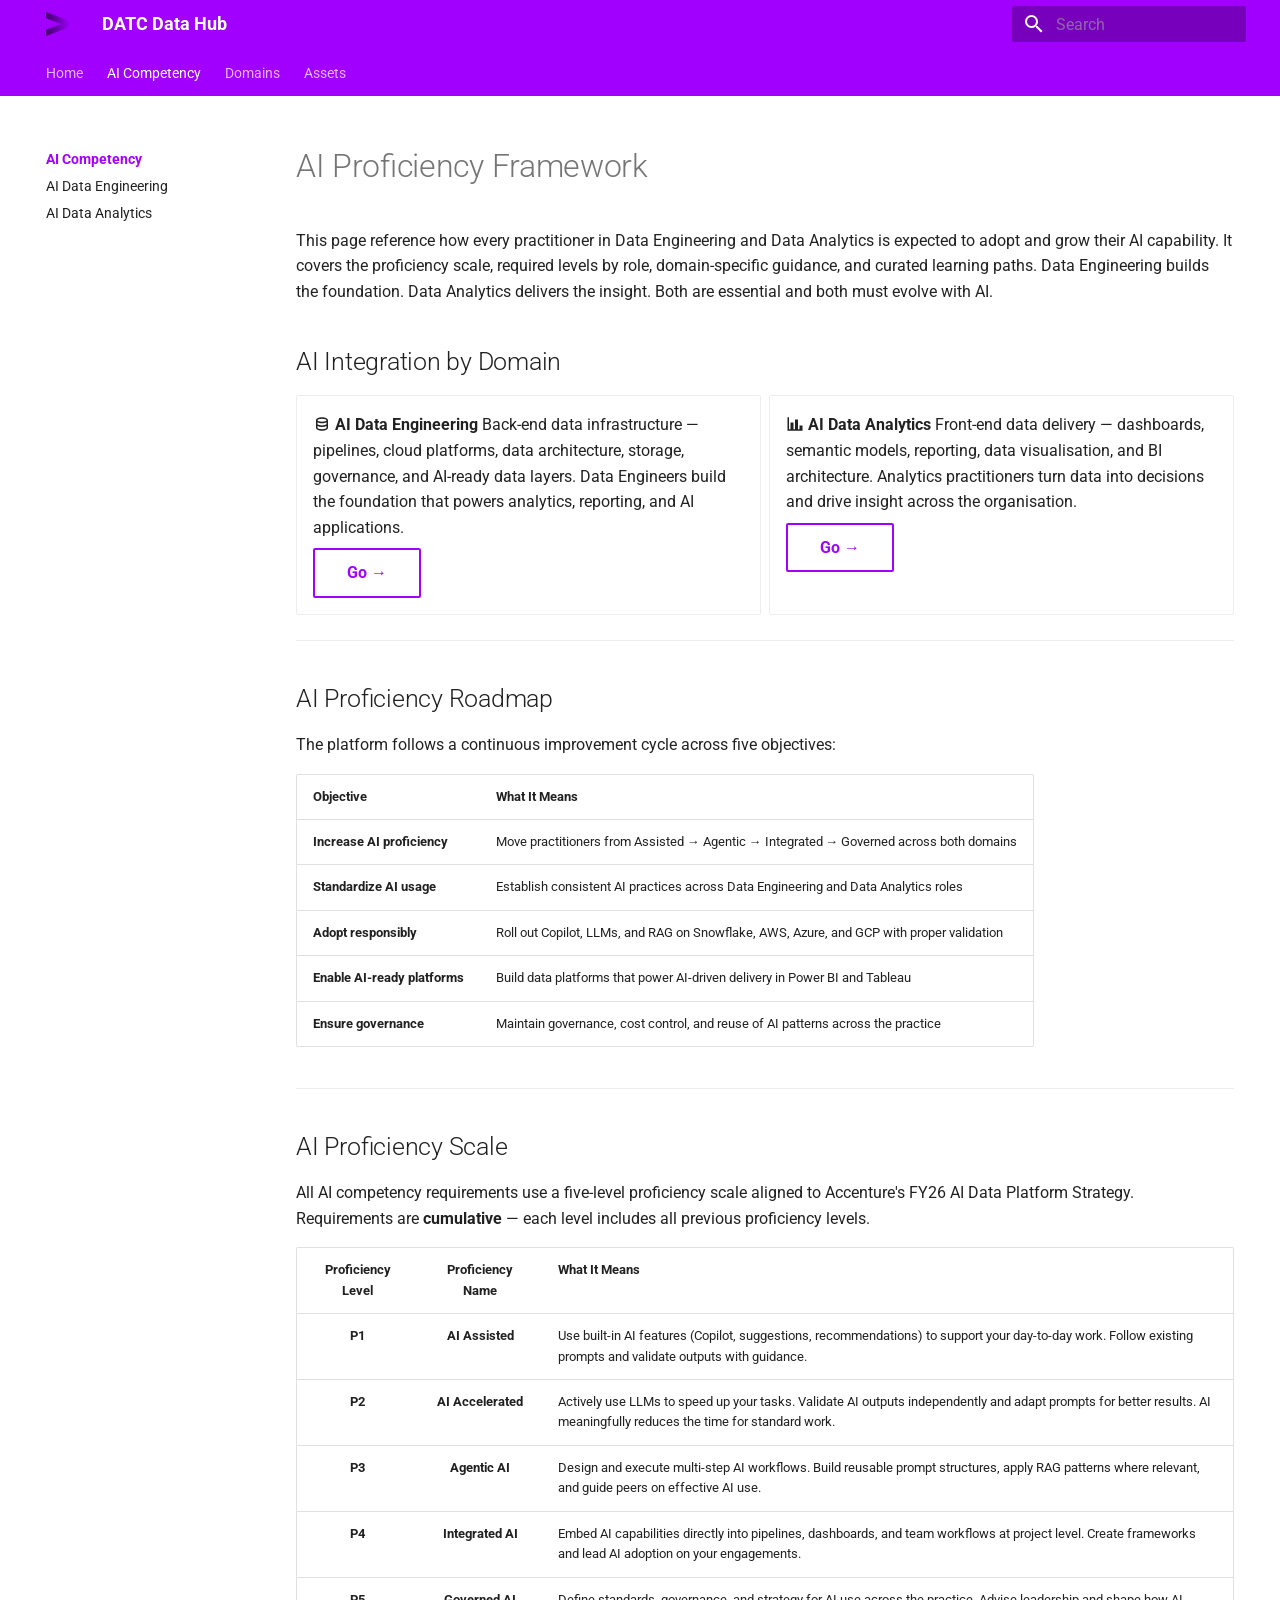
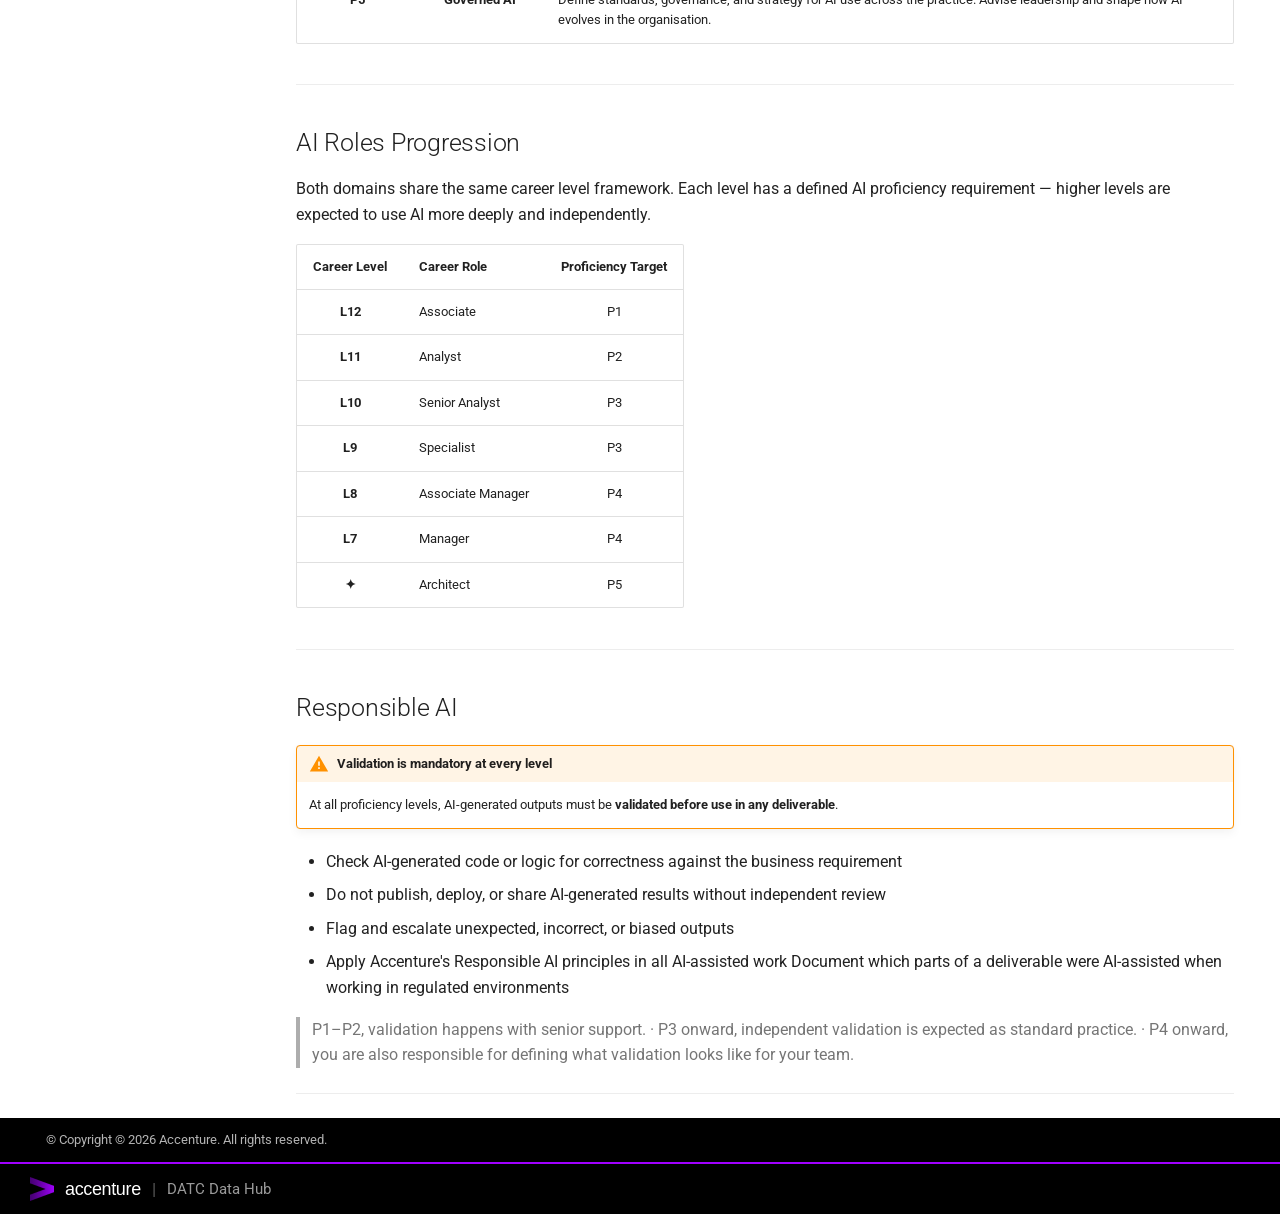
==== commit d82448b0: "Deployed 43c8131 with MkDocs version: 1.6.1" ====
--- a/ai-competency/index.html
+++ b/ai-competency/index.html
@@ -13,17 +13,17 @@
       
       
       
-        <link rel="prev" href="../domains/data-analytics/">
-      
-      
-        <link rel="next" href="data-engineering/">
+        <link rel="prev" href="..">
+      
+      
+        <link rel="next" href="ai-data-engineering/">
       
       
         
       
       
       <link rel="icon" href="../assets/accenture-favicon.ico">
-      <meta name="generator" content="mkdocs-1.6.1, mkdocs-material-9.7.6">
+      <meta name="generator" content="mkdocs-1.6.1, mkdocs-material-9.7.7">
     
     
       
@@ -31,7 +31,7 @@
       
     
     
-      <link rel="stylesheet" href="../assets/stylesheets/main.484c7ddc.min.css">
+      <link rel="stylesheet" href="../assets/stylesheets/main.ec1eaa64.min.css">
       
         
         <link rel="stylesheet" href="../assets/stylesheets/palette.ab4e12ef.min.css">
@@ -203,6 +203,30 @@
   
   
   
+    
+  
+  
+    
+    
+      <li class="md-tabs__item md-tabs__item--active">
+        <a href="./" class="md-tabs__link">
+          
+  
+  
+    
+  
+  AI Competency
+
+        </a>
+      </li>
+    
+  
+
+      
+        
+  
+  
+  
   
     
     
@@ -225,49 +249,6 @@
   
   
   
-    
-  
-  
-    
-    
-      <li class="md-tabs__item md-tabs__item--active">
-        <a href="./" class="md-tabs__link">
-          
-  
-  
-    
-  
-  AI Competency
-
-        </a>
-      </li>
-    
-  
-
-      
-        
-  
-  
-  
-  
-    <li class="md-tabs__item">
-      <a href="../curriculum/" class="md-tabs__link">
-        
-  
-  
-    
-  
-  Curriculum
-
-      </a>
-    </li>
-  
-
-      
-        
-  
-  
-  
   
     <li class="md-tabs__item">
       <a href="../assets/" class="md-tabs__link">
@@ -277,25 +258,6 @@
     
   
   Assets
-
-      </a>
-    </li>
-  
-
-      
-        
-  
-  
-  
-  
-    <li class="md-tabs__item">
-      <a href="../working/sandbox/" class="md-tabs__link">
-        
-  
-  
-    
-  
-  Sandbox
 
       </a>
     </li>
@@ -367,6 +329,145 @@
       
   
   
+    
+  
+  
+  
+    
+    
+      
+        
+          
+        
+      
+        
+      
+        
+      
+    
+    
+    
+      
+        
+        
+      
+      
+        
+      
+    
+    
+    <li class="md-nav__item md-nav__item--active md-nav__item--section md-nav__item--nested">
+      
+        
+        
+        <input class="md-nav__toggle md-toggle " type="checkbox" id="__nav_2" checked>
+        
+          
+          <div class="md-nav__link md-nav__container">
+            <a href="./" class="md-nav__link md-nav__link--active">
+              
+  
+  
+  <span class="md-ellipsis">
+    
+  
+    AI Competency
+  
+
+    
+  </span>
+  
+  
+
+            </a>
+            
+              
+              <label class="md-nav__link md-nav__link--active" for="__nav_2" id="__nav_2_label" tabindex="">
+                <span class="md-nav__icon md-icon"></span>
+              </label>
+            
+          </div>
+        
+        <nav class="md-nav" data-md-level="1" aria-labelledby="__nav_2_label" aria-expanded="true">
+          <label class="md-nav__title" for="__nav_2">
+            <span class="md-nav__icon md-icon"></span>
+            
+  
+    AI Competency
+  
+
+          </label>
+          <ul class="md-nav__list" data-md-scrollfix>
+            
+              
+            
+              
+                
+  
+  
+  
+  
+    <li class="md-nav__item">
+      <a href="ai-data-engineering/" class="md-nav__link">
+        
+  
+  
+  <span class="md-ellipsis">
+    
+  
+    AI Data Engineering
+  
+
+    
+  </span>
+  
+  
+
+      </a>
+    </li>
+  
+
+              
+            
+              
+                
+  
+  
+  
+  
+    <li class="md-nav__item">
+      <a href="ai-data-analytics/" class="md-nav__link">
+        
+  
+  
+  <span class="md-ellipsis">
+    
+  
+    AI Data Analytics
+  
+
+    
+  </span>
+  
+  
+
+      </a>
+    </li>
+  
+
+              
+            
+          </ul>
+        </nav>
+      
+    </li>
+  
+
+    
+      
+      
+  
+  
   
   
     
@@ -395,7 +496,7 @@
         
           
         
-        <input class="md-nav__toggle md-toggle md-toggle--indeterminate" type="checkbox" id="__nav_2" >
+        <input class="md-nav__toggle md-toggle md-toggle--indeterminate" type="checkbox" id="__nav_3" >
         
           
           <div class="md-nav__link md-nav__container">
@@ -417,14 +518,14 @@
             </a>
             
               
-              <label class="md-nav__link " for="__nav_2" id="__nav_2_label" tabindex="0">
+              <label class="md-nav__link " for="__nav_3" id="__nav_3_label" tabindex="0">
                 <span class="md-nav__icon md-icon"></span>
               </label>
             
           </div>
         
-        <nav class="md-nav" data-md-level="1" aria-labelledby="__nav_2_label" aria-expanded="false">
-          <label class="md-nav__title" for="__nav_2">
+        <nav class="md-nav" data-md-level="1" aria-labelledby="__nav_3_label" aria-expanded="false">
+          <label class="md-nav__title" for="__nav_3">
             <span class="md-nav__icon md-icon"></span>
             
   
@@ -503,172 +604,6 @@
       
   
   
-    
-  
-  
-  
-    
-    
-      
-        
-          
-        
-      
-        
-      
-        
-      
-    
-    
-    
-      
-        
-        
-      
-      
-        
-      
-    
-    
-    <li class="md-nav__item md-nav__item--active md-nav__item--section md-nav__item--nested">
-      
-        
-        
-        <input class="md-nav__toggle md-toggle " type="checkbox" id="__nav_3" checked>
-        
-          
-          <div class="md-nav__link md-nav__container">
-            <a href="./" class="md-nav__link md-nav__link--active">
-              
-  
-  
-  <span class="md-ellipsis">
-    
-  
-    AI Competency
-  
-
-    
-  </span>
-  
-  
-
-            </a>
-            
-              
-              <label class="md-nav__link md-nav__link--active" for="__nav_3" id="__nav_3_label" tabindex="">
-                <span class="md-nav__icon md-icon"></span>
-              </label>
-            
-          </div>
-        
-        <nav class="md-nav" data-md-level="1" aria-labelledby="__nav_3_label" aria-expanded="true">
-          <label class="md-nav__title" for="__nav_3">
-            <span class="md-nav__icon md-icon"></span>
-            
-  
-    AI Competency
-  
-
-          </label>
-          <ul class="md-nav__list" data-md-scrollfix>
-            
-              
-            
-              
-                
-  
-  
-  
-  
-    <li class="md-nav__item">
-      <a href="data-engineering/" class="md-nav__link">
-        
-  
-  
-  <span class="md-ellipsis">
-    
-  
-    AI Data Engineering
-  
-
-    
-  </span>
-  
-  
-
-      </a>
-    </li>
-  
-
-              
-            
-              
-                
-  
-  
-  
-  
-    <li class="md-nav__item">
-      <a href="data-analytics/" class="md-nav__link">
-        
-  
-  
-  <span class="md-ellipsis">
-    
-  
-    AI Data Analytics
-  
-
-    
-  </span>
-  
-  
-
-      </a>
-    </li>
-  
-
-              
-            
-          </ul>
-        </nav>
-      
-    </li>
-  
-
-    
-      
-      
-  
-  
-  
-  
-    <li class="md-nav__item">
-      <a href="../curriculum/" class="md-nav__link">
-        
-  
-  
-  <span class="md-ellipsis">
-    
-  
-    Curriculum
-  
-
-    
-  </span>
-  
-  
-
-      </a>
-    </li>
-  
-
-    
-      
-      
-  
-  
   
   
     <li class="md-nav__item">
@@ -680,33 +615,6 @@
     
   
     Assets
-  
-
-    
-  </span>
-  
-  
-
-      </a>
-    </li>
-  
-
-    
-      
-      
-  
-  
-  
-  
-    <li class="md-nav__item">
-      <a href="../working/sandbox/" class="md-nav__link">
-        
-  
-  
-  <span class="md-ellipsis">
-    
-  
-    Sandbox
   
 
     
@@ -740,6 +648,21 @@
 <p>This page reference how every practitioner in Data Engineering and Data Analytics is expected to adopt and grow their AI capability. 
 It covers the proficiency scale, required levels by role, domain-specific guidance, and curated learning paths.
 Data Engineering builds the foundation. Data Analytics delivers the insight. Both are essential and both must evolve with AI.</p>
+<h2 id="ai-integration-by-domain">AI Integration by Domain</h2>
+<div class="grid cards">
+<ul>
+<li>
+<p><span class="twemoji"><svg xmlns="http://www.w3.org/2000/svg" viewBox="0 0 24 24"><path d="M12 3C7.58 3 4 4.79 4 7v10c0 2.21 3.59 4 8 4s8-1.79 8-4V7c0-2.21-3.58-4-8-4m6 14c0 .5-2.13 2-6 2s-6-1.5-6-2v-2.23c1.61.78 3.72 1.23 6 1.23s4.39-.45 6-1.23zm0-4.55c-1.3.95-3.58 1.55-6 1.55s-4.7-.6-6-1.55V9.64c1.47.83 3.61 1.36 6 1.36s4.53-.53 6-1.36zM12 9C8.13 9 6 7.5 6 7s2.13-2 6-2 6 1.5 6 2-2.13 2-6 2"/></svg></span> <strong>AI Data Engineering</strong>
+  Back-end data infrastructure — pipelines, cloud platforms, data architecture, storage, governance, and AI-ready data layers. Data Engineers build the foundation that powers analytics, reporting, and AI applications.</p>
+<p><a class="md-button" href="ai-data-engineering/">Go →</a></p>
+</li>
+<li>
+<p><span class="twemoji"><svg xmlns="http://www.w3.org/2000/svg" viewBox="0 0 24 24"><path d="M22 21H2V3h2v16h2v-9h4v9h2V6h4v13h2v-5h4z"/></svg></span> <strong>AI Data Analytics</strong>
+  Front-end data delivery — dashboards, semantic models, reporting, data visualisation, and BI architecture. Analytics practitioners turn data into decisions and drive insight across the organisation.</p>
+<p><a class="md-button" href="ai-data-analytics/">Go →</a></p>
+</li>
+</ul>
+</div>
 <hr />
 <h2 id="ai-proficiency-roadmap">AI Proficiency Roadmap</h2>
 <p>The platform follows a continuous improvement cycle across five objectives:</p>
@@ -832,12 +755,12 @@
 <tr>
 <td style="text-align: center;"><strong>L11</strong></td>
 <td>Analyst</td>
-<td style="text-align: center;">P1</td>
+<td style="text-align: center;">P2</td>
 </tr>
 <tr>
 <td style="text-align: center;"><strong>L10</strong></td>
 <td>Senior Analyst</td>
-<td style="text-align: center;">P2</td>
+<td style="text-align: center;">P3</td>
 </tr>
 <tr>
 <td style="text-align: center;"><strong>L9</strong></td>
@@ -847,7 +770,7 @@
 <tr>
 <td style="text-align: center;"><strong>L8</strong></td>
 <td>Associate Manager</td>
-<td style="text-align: center;">P3</td>
+<td style="text-align: center;">P4</td>
 </tr>
 <tr>
 <td style="text-align: center;"><strong>L7</strong></td>
@@ -880,21 +803,6 @@
 · P4 onward, you are also responsible for defining what validation looks like for your team.</p>
 </blockquote>
 <hr />
-<h2 id="ai-integration-by-domain">AI Integration by Domain</h2>
-<div class="grid cards">
-<ul>
-<li>
-<p><span class="twemoji"><svg xmlns="http://www.w3.org/2000/svg" viewBox="0 0 24 24"><path d="M12 3C7.58 3 4 4.79 4 7v10c0 2.21 3.59 4 8 4s8-1.79 8-4V7c0-2.21-3.58-4-8-4m6 14c0 .5-2.13 2-6 2s-6-1.5-6-2v-2.23c1.61.78 3.72 1.23 6 1.23s4.39-.45 6-1.23zm0-4.55c-1.3.95-3.58 1.55-6 1.55s-4.7-.6-6-1.55V9.64c1.47.83 3.61 1.36 6 1.36s4.53-.53 6-1.36zM12 9C8.13 9 6 7.5 6 7s2.13-2 6-2 6 1.5 6 2-2.13 2-6 2"/></svg></span> <strong>AI Data Engineering</strong>
-  Back-end data infrastructure — pipelines, cloud platforms, data architecture, storage, governance, and AI-ready data layers. Data Engineers build the foundation that powers analytics, reporting, and AI applications.</p>
-<p><a class="md-button" href="/ai-competency/data-engineering">Go →</a></p>
-</li>
-<li>
-<p><span class="twemoji"><svg xmlns="http://www.w3.org/2000/svg" viewBox="0 0 24 24"><path d="M22 21H2V3h2v16h2v-9h4v9h2V6h4v13h2v-5h4z"/></svg></span> <strong>AI Data Analytics</strong>
-  Front-end data delivery — dashboards, semantic models, reporting, data visualisation, and BI architecture. Analytics practitioners turn data into decisions and drive insight across the organisation.</p>
-<p><a class="md-button" href="/ai-competency/data-analytics">Go →</a></p>
-</li>
-</ul>
-</div>
 
 
 
@@ -956,7 +864,9 @@
       <script id="__config" type="application/json">{"annotate": null, "base": "..", "features": ["navigation.tabs", "navigation.sections", "navigation.indexes", "navigation.expand", "toc.integrate", "search.suggest", "search.highlight"], "search": "../assets/javascripts/workers/search.2c215733.min.js", "tags": null, "translations": {"clipboard.copied": "Copied to clipboard", "clipboard.copy": "Copy to clipboard", "search.result.more.one": "1 more on this page", "search.result.more.other": "# more on this page", "search.result.none": "No matching documents", "search.result.one": "1 matching document", "search.result.other": "# matching documents", "search.result.placeholder": "Type to start searching", "search.result.term.missing": "Missing", "select.version": "Select version"}, "version": null}</script>
     
     
-      <script src="../assets/javascripts/bundle.79ae519e.min.js"></script>
+      <script src="../assets/javascripts/bundle.d7400e89.min.js"></script>
+      
+        <script src="../js/competency-tracker.js"></script>
       
     
   </body>
--- a/assets/stylesheets/main.ec1eaa64.min.css
+++ b/assets/stylesheets/main.ec1eaa64.min.css
@@ -0,0 +1 @@
+@charset "UTF-8";html{-webkit-text-size-adjust:none;-moz-text-size-adjust:none;text-size-adjust:none;box-sizing:border-box}*,:after,:before{box-sizing:inherit}@media (prefers-reduced-motion){*,:after,:before{transition:none!important}}body{margin:0}a,button,input,label{-webkit-tap-highlight-color:transparent}a{color:inherit;text-decoration:none}hr{border:0;box-sizing:initial;display:block;height:.05rem;overflow:visible;padding:0}small{font-size:80%}sub,sup{line-height:1em}img{border-style:none}table{border-collapse:initial;border-spacing:0}td,th{font-weight:400;vertical-align:top}button{background:#0000;border:0;font-family:inherit;font-size:inherit;margin:0;padding:0}input{border:0;outline:none}:root{--md-primary-fg-color:#4051b5;--md-primary-fg-color--light:#5d6cc0;--md-primary-fg-color--dark:#303fa1;--md-primary-bg-color:#fff;--md-primary-bg-color--light:#ffffffb3;--md-accent-fg-color:#526cfe;--md-accent-fg-color--transparent:#526cfe1a;--md-accent-bg-color:#fff;--md-accent-bg-color--light:#ffffffb3}[data-md-color-scheme=default]{color-scheme:light}[data-md-color-scheme=default] img[src$="#gh-dark-mode-only"],[data-md-color-scheme=default] img[src$="#only-dark"]{display:none}:root,[data-md-color-scheme=default]{--md-hue:225deg;--md-default-fg-color:#000000de;--md-default-fg-color--light:#0000008a;--md-default-fg-color--lighter:#00000052;--md-default-fg-color--lightest:#00000012;--md-default-bg-color:#fff;--md-default-bg-color--light:#ffffffb3;--md-default-bg-color--lighter:#ffffff4d;--md-default-bg-color--lightest:#ffffff1f;--md-code-fg-color:#36464e;--md-code-bg-color:#f5f5f5;--md-code-bg-color--light:#f5f5f5b3;--md-code-bg-color--lighter:#f5f5f54d;--md-code-hl-color:#4287ff;--md-code-hl-color--light:#4287ff1a;--md-code-hl-number-color:#d52a2a;--md-code-hl-special-color:#db1457;--md-code-hl-function-color:#a846b9;--md-code-hl-constant-color:#6e59d9;--md-code-hl-keyword-color:#3f6ec6;--md-code-hl-string-color:#1c7d4d;--md-code-hl-name-color:var(--md-code-fg-color);--md-code-hl-operator-color:var(--md-default-fg-color--light);--md-code-hl-punctuation-color:var(--md-default-fg-color--light);--md-code-hl-comment-color:var(--md-default-fg-color--light);--md-code-hl-generic-color:var(--md-default-fg-color--light);--md-code-hl-variable-color:var(--md-default-fg-color--light);--md-typeset-color:var(--md-default-fg-color);--md-typeset-a-color:var(--md-primary-fg-color);--md-typeset-del-color:#f5503d26;--md-typeset-ins-color:#0bd57026;--md-typeset-kbd-color:#fafafa;--md-typeset-kbd-accent-color:#fff;--md-typeset-kbd-border-color:#b8b8b8;--md-typeset-mark-color:#ffff0080;--md-typeset-table-color:#0000001f;--md-typeset-table-color--light:rgba(0,0,0,.035);--md-admonition-fg-color:var(--md-default-fg-color);--md-admonition-bg-color:var(--md-default-bg-color);--md-warning-fg-color:#000000de;--md-warning-bg-color:#ff9;--md-footer-fg-color:#fff;--md-footer-fg-color--light:#ffffffb3;--md-footer-fg-color--lighter:#ffffff73;--md-footer-bg-color:#000000de;--md-footer-bg-color--dark:#00000052;--md-shadow-z1:0 0.2rem 0.5rem #0000000d,0 0 0.05rem #0000001a;--md-shadow-z2:0 0.2rem 0.5rem #0000001a,0 0 0.05rem #00000040;--md-shadow-z3:0 0.2rem 0.5rem #0003,0 0 0.05rem #00000059}.md-icon svg{fill:currentcolor;display:block;height:1.2rem;width:1.2rem}body{-webkit-font-smoothing:antialiased;-moz-osx-font-smoothing:grayscale;--md-text-font-family:var(--md-text-font,_),-apple-system,BlinkMacSystemFont,Helvetica,Arial,sans-serif;--md-code-font-family:var(--md-code-font,_),SFMono-Regular,Consolas,Menlo,monospace}aside,body,input{font-feature-settings:"kern","liga";color:var(--md-typeset-color);font-family:var(--md-text-font-family)}code,kbd,pre{font-feature-settings:"kern";font-family:var(--md-code-font-family)}:root{--md-typeset-table-sort-icon:url('data:image/svg+xml;charset=utf-8,<svg xmlns="http://www.w3.org/2000/svg" viewBox="0 0 24 24"><path d="m18 21-4-4h3V7h-3l4-4 4 4h-3v10h3M2 19v-2h10v2M2 13v-2h7v2M2 7V5h4v2z"/></svg>');--md-typeset-table-sort-icon--asc:url('data:image/svg+xml;charset=utf-8,<svg xmlns="http://www.w3.org/2000/svg" viewBox="0 0 24 24"><path d="M19 17h3l-4 4-4-4h3V3h2M2 17h10v2H2M6 5v2H2V5m0 6h7v2H2z"/></svg>');--md-typeset-table-sort-icon--desc:url('data:image/svg+xml;charset=utf-8,<svg xmlns="http://www.w3.org/2000/svg" viewBox="0 0 24 24"><path d="M19 7h3l-4-4-4 4h3v14h2M2 17h10v2H2M6 5v2H2V5m0 6h7v2H2z"/></svg>')}.md-typeset{-webkit-print-color-adjust:exact;color-adjust:exact;font-size:.8rem;line-height:1.6;overflow-wrap:break-word}@media print{.md-typeset{font-size:.68rem}}.md-typeset blockquote,.md-typeset dl,.md-typeset figure,.md-typeset ol,.md-typeset pre,.md-typeset ul{margin-bottom:1em;margin-top:1em}.md-typeset h1{color:var(--md-default-fg-color--light);font-size:2em;line-height:1.3;margin:0 0 1.25em}.md-typeset h1,.md-typeset h2{font-weight:300;letter-spacing:-.01em}.md-typeset h2{font-size:1.5625em;line-height:1.4;margin:1.6em 0 .64em}.md-typeset h3{font-size:1.25em;font-weight:400;letter-spacing:-.01em;line-height:1.5;margin:1.6em 0 .8em}.md-typeset h2+h3{margin-top:.8em}.md-typeset h4{font-weight:700;letter-spacing:-.01em;margin:1em 0}.md-typeset h5,.md-typeset h6{color:var(--md-default-fg-color--light);font-size:.8em;font-weight:700;letter-spacing:-.01em;margin:1.25em 0}.md-typeset h5{text-transform:uppercase}.md-typeset h5 code{text-transform:none}.md-typeset hr{border-bottom:.05rem solid var(--md-default-fg-color--lightest);display:flow-root;margin:1.5em 0}.md-typeset a{color:var(--md-typeset-a-color);word-break:break-word}.md-typeset a,.md-typeset a:before{transition:color 125ms}.md-typeset a:focus,.md-typeset a:hover{color:var(--md-accent-fg-color)}.md-typeset a:focus code,.md-typeset a:hover code{background-color:var(--md-accent-fg-color--transparent);color:var(--md-accent-fg-color)}.md-typeset a code{color:var(--md-typeset-a-color)}.md-typeset a.focus-visible{outline-color:var(--md-accent-fg-color);outline-offset:.2rem}.md-typeset code,.md-typeset kbd,.md-typeset pre{color:var(--md-code-fg-color);direction:ltr;font-variant-ligatures:none;transition:background-color 125ms}@media print{.md-typeset code,.md-typeset kbd,.md-typeset pre{white-space:pre-wrap}}.md-typeset code{background-color:var(--md-code-bg-color);border-radius:.1rem;-webkit-box-decoration-break:clone;box-decoration-break:clone;font-size:.85em;padding:0 .2941176471em;transition:color 125ms,background-color 125ms;word-break:break-word}.md-typeset code:not(.focus-visible){-webkit-tap-highlight-color:transparent;outline:none}.md-typeset pre{display:flow-root;line-height:1.4;position:relative}.md-typeset pre>code{-webkit-box-decoration-break:slice;box-decoration-break:slice;box-shadow:none;display:block;margin:0;outline-color:var(--md-accent-fg-color);overflow:auto;padding:.7720588235em 1.1764705882em;scrollbar-color:var(--md-default-fg-color--lighter) #0000;scrollbar-width:thin;touch-action:auto;word-break:normal}.md-typeset pre>code:hover{scrollbar-color:var(--md-accent-fg-color) #0000}.md-typeset pre>code::-webkit-scrollbar{height:.2rem;width:.2rem}.md-typeset pre>code::-webkit-scrollbar-thumb{background-color:var(--md-default-fg-color--lighter)}.md-typeset pre>code::-webkit-scrollbar-thumb:hover{background-color:var(--md-accent-fg-color)}.md-typeset kbd{background-color:var(--md-typeset-kbd-color);border-radius:.1rem;box-shadow:0 .1rem 0 .05rem var(--md-typeset-kbd-border-color),0 .1rem 0 var(--md-typeset-kbd-border-color),0 -.1rem .2rem var(--md-typeset-kbd-accent-color) inset;color:var(--md-default-fg-color);display:inline-block;font-size:.75em;padding:0 .6666666667em;vertical-align:text-top;word-break:break-word}.md-typeset mark{background-color:var(--md-typeset-mark-color);-webkit-box-decoration-break:clone;box-decoration-break:clone;color:inherit;word-break:break-word}.md-typeset abbr{cursor:help;text-decoration:none}.md-typeset [data-preview],.md-typeset abbr{border-bottom:.05rem dotted var(--md-default-fg-color--light)}.md-typeset small{opacity:.75}[dir=ltr] .md-typeset sub,[dir=ltr] .md-typeset sup{margin-left:.078125em}[dir=rtl] .md-typeset sub,[dir=rtl] .md-typeset sup{margin-right:.078125em}[dir=ltr] .md-typeset blockquote{padding-left:.6rem}[dir=rtl] .md-typeset blockquote{padding-right:.6rem}[dir=ltr] .md-typeset blockquote{border-left:.2rem solid var(--md-default-fg-color--lighter)}[dir=rtl] .md-typeset blockquote{border-right:.2rem solid var(--md-default-fg-color--lighter)}.md-typeset blockquote{color:var(--md-default-fg-color--light);margin-left:0;margin-right:0}.md-typeset ul{list-style-type:disc}.md-typeset ul[type]{list-style-type:revert-layer}[dir=ltr] .md-typeset ol,[dir=ltr] .md-typeset ul{margin-left:.625em}[dir=rtl] .md-typeset ol,[dir=rtl] .md-typeset ul{margin-right:.625em}.md-typeset ol,.md-typeset ul{padding:0}.md-typeset ol:not([hidden]),.md-typeset ul:not([hidden]){display:flow-root}.md-typeset ol ol,.md-typeset ul ol{list-style-type:lower-alpha}.md-typeset ol ol ol,.md-typeset ul ol ol{list-style-type:lower-roman}.md-typeset ol ol ol ol,.md-typeset ul ol ol ol{list-style-type:upper-alpha}.md-typeset ol ol ol ol ol,.md-typeset ul ol ol ol ol{list-style-type:upper-roman}.md-typeset ol[type],.md-typeset ul[type]{list-style-type:revert-layer}[dir=ltr] .md-typeset ol li,[dir=ltr] .md-typeset ul li{margin-left:1.25em}[dir=rtl] .md-typeset ol li,[dir=rtl] .md-typeset ul li{margin-right:1.25em}.md-typeset ol li,.md-typeset ul li{margin-bottom:.5em}.md-typeset ol li blockquote,.md-typeset ol li p,.md-typeset ul li blockquote,.md-typeset ul li p{margin:.5em 0}.md-typeset ol li:last-child,.md-typeset ul li:last-child{margin-bottom:0}[dir=ltr] .md-typeset ol li ol,[dir=ltr] .md-typeset ol li ul,[dir=ltr] .md-typeset ul li ol,[dir=ltr] .md-typeset ul li ul{margin-left:.625em}[dir=rtl] .md-typeset ol li ol,[dir=rtl] .md-typeset ol li ul,[dir=rtl] .md-typeset ul li ol,[dir=rtl] .md-typeset ul li ul{margin-right:.625em}.md-typeset ol li ol,.md-typeset ol li ul,.md-typeset ul li ol,.md-typeset ul li ul{margin-bottom:.5em;margin-top:.5em}[dir=ltr] .md-typeset dd{margin-left:1.875em}[dir=rtl] .md-typeset dd{margin-right:1.875em}.md-typeset dd{margin-bottom:1.5em;margin-top:1em}.md-typeset img,.md-typeset svg,.md-typeset video{height:auto;max-width:100%}.md-typeset img[align=left]{margin:1em 1em 1em 0}.md-typeset img[align=right]{margin:1em 0 1em 1em}.md-typeset img[align]:only-child{margin-top:0}.md-typeset figure{display:flow-root;margin:1em auto;max-width:100%;text-align:center;width:fit-content}.md-typeset figure img{display:block;margin:0 auto}.md-typeset figcaption{font-style:italic;margin:1em auto;max-width:24rem}.md-typeset iframe{max-width:100%}.md-typeset table:not([class]){background-color:var(--md-default-bg-color);border:.05rem solid var(--md-typeset-table-color);border-radius:.1rem;display:inline-block;font-size:.64rem;max-width:100%;overflow:auto;touch-action:auto}@media print{.md-typeset table:not([class]){display:table}}.md-typeset table:not([class])+*{margin-top:1.5em}.md-typeset table:not([class]) td>:first-child,.md-typeset table:not([class]) th>:first-child{margin-top:0}.md-typeset table:not([class]) td>:last-child,.md-typeset table:not([class]) th>:last-child{margin-bottom:0}.md-typeset table:not([class]) td:not([align]),.md-typeset table:not([class]) th:not([align]){text-align:left}[dir=rtl] .md-typeset table:not([class]) td:not([align]),[dir=rtl] .md-typeset table:not([class]) th:not([align]){text-align:right}.md-typeset table:not([class]) th{font-weight:700;min-width:5rem;padding:.9375em 1.25em;vertical-align:top}.md-typeset table:not([class]) td{border-top:.05rem solid var(--md-typeset-table-color);padding:.9375em 1.25em;vertical-align:top}.md-typeset table:not([class]) tbody tr{transition:background-color 125ms}.md-typeset table:not([class]) tbody tr:hover{background-color:var(--md-typeset-table-color--light);box-shadow:0 .05rem 0 var(--md-default-bg-color) inset}.md-typeset table:not([class]) a{word-break:normal}.md-typeset table th[role=columnheader]{cursor:pointer}[dir=ltr] .md-typeset table th[role=columnheader]:after{margin-left:.5em}[dir=rtl] .md-typeset table th[role=columnheader]:after{margin-right:.5em}.md-typeset table th[role=columnheader]:after{content:"";display:inline-block;height:1.2em;-webkit-mask-image:var(--md-typeset-table-sort-icon);mask-image:var(--md-typeset-table-sort-icon);-webkit-mask-repeat:no-repeat;mask-repeat:no-repeat;-webkit-mask-size:contain;mask-size:contain;transition:background-color 125ms;vertical-align:text-bottom;width:1.2em}.md-typeset table th[role=columnheader]:hover:after{background-color:var(--md-default-fg-color--lighter)}.md-typeset table th[role=columnheader][aria-sort=ascending]:after{background-color:var(--md-default-fg-color--light);-webkit-mask-image:var(--md-typeset-table-sort-icon--asc);mask-image:var(--md-typeset-table-sort-icon--asc)}.md-typeset table th[role=columnheader][aria-sort=descending]:after{background-color:var(--md-default-fg-color--light);-webkit-mask-image:var(--md-typeset-table-sort-icon--desc);mask-image:var(--md-typeset-table-sort-icon--desc)}.md-typeset__scrollwrap{margin:1em -.8rem;overflow-x:auto;touch-action:auto}.md-typeset__table{display:inline-block;margin-bottom:.5em;padding:0 .8rem}@media print{.md-typeset__table{display:block}}html .md-typeset__table table{display:table;margin:0;overflow:hidden;width:100%}@media screen and (max-width:44.984375em){.md-content__inner>pre{margin:1em -.8rem}.md-content__inner>pre code{border-radius:0}}.md-typeset .md-author{border-radius:100%;display:block;flex-shrink:0;height:1.6rem;overflow:hidden;position:relative;transition:color 125ms,transform 125ms;width:1.6rem}.md-typeset .md-author img{display:block}.md-typeset .md-author--more{background:var(--md-default-fg-color--lightest);color:var(--md-default-fg-color--lighter);font-size:.6rem;font-weight:700;line-height:1.6rem;text-align:center}.md-typeset .md-author--long{height:2.4rem;width:2.4rem}.md-typeset a.md-author{transform:scale(1)}.md-typeset a.md-author img{border-radius:100%;filter:grayscale(100%) opacity(75%);transition:filter 125ms}.md-typeset a.md-author:focus,.md-typeset a.md-author:hover{transform:scale(1.1);z-index:1}.md-typeset a.md-author:focus img,.md-typeset a.md-author:hover img{filter:grayscale(0)}.md-banner{background-color:var(--md-footer-bg-color);color:var(--md-footer-fg-color);overflow:auto}@media print{.md-banner{display:none}}.md-banner--warning{background-color:var(--md-warning-bg-color);color:var(--md-warning-fg-color)}.md-banner__inner{font-size:.7rem;margin:.6rem auto;padding:0 .8rem}[dir=ltr] .md-banner__button{float:right}[dir=rtl] .md-banner__button{float:left}.md-banner__button{color:inherit;cursor:pointer;transition:opacity .25s}.no-js .md-banner__button{display:none}.md-banner__button:hover{opacity:.7}html{font-size:125%;height:100%;overflow-x:hidden}@media screen and (min-width:100em){html{font-size:137.5%}}@media screen and (min-width:125em){html{font-size:150%}}body{background-color:var(--md-default-bg-color);display:flex;flex-direction:column;font-size:.5rem;min-height:100%;position:relative;width:100%}@media print{body{display:block}}@media screen and (max-width:59.984375em){body[data-md-scrolllock]{position:fixed}}.md-grid{margin-left:auto;margin-right:auto;max-width:61rem}.md-container{display:flex;flex-direction:column;flex-grow:1}@media print{.md-container{display:block}}.md-main{flex-grow:1}.md-main__inner{display:flex;height:100%;margin-top:1.5rem}.md-ellipsis{overflow:hidden;text-overflow:ellipsis}.md-toggle{display:none}.md-option{height:0;opacity:0;position:absolute;width:0}.md-option:checked+label:not([hidden]){display:block}.md-option.focus-visible+label{outline-color:var(--md-accent-fg-color);outline-style:auto}.md-skip{background-color:var(--md-default-fg-color);border-radius:.1rem;color:var(--md-default-bg-color);font-size:.64rem;margin:.5rem;opacity:0;outline-color:var(--md-accent-fg-color);padding:.3rem .5rem;position:fixed;transform:translateY(.4rem);z-index:-1}.md-skip:focus{opacity:1;transform:translateY(0);transition:transform .25s cubic-bezier(.4,0,.2,1),opacity 175ms 75ms;z-index:10}@page{margin:25mm}:root{--md-clipboard-icon:url('data:image/svg+xml;charset=utf-8,<svg xmlns="http://www.w3.org/2000/svg" viewBox="0 0 24 24"><path d="M19 21H8V7h11m0-2H8a2 2 0 0 0-2 2v14a2 2 0 0 0 2 2h11a2 2 0 0 0 2-2V7a2 2 0 0 0-2-2m-3-4H4a2 2 0 0 0-2 2v14h2V3h12z"/></svg>')}.md-clipboard{border-radius:.1rem;color:var(--md-default-fg-color--lightest);cursor:pointer;height:1.5em;outline-color:var(--md-accent-fg-color);outline-offset:.1rem;transition:color .25s;width:1.5em;z-index:1}@media print{.md-clipboard{display:none}}.md-clipboard:not(.focus-visible){-webkit-tap-highlight-color:transparent;outline:none}:hover>.md-clipboard{color:var(--md-default-fg-color--light)}.md-clipboard:focus,.md-clipboard:hover{color:var(--md-accent-fg-color)}.md-clipboard:after{background-color:currentcolor;content:"";display:block;height:1.125em;margin:0 auto;-webkit-mask-image:var(--md-clipboard-icon);mask-image:var(--md-clipboard-icon);-webkit-mask-position:center;mask-position:center;-webkit-mask-repeat:no-repeat;mask-repeat:no-repeat;-webkit-mask-size:contain;mask-size:contain;width:1.125em}.md-clipboard--inline{cursor:pointer}.md-clipboard--inline code{transition:color .25s,background-color .25s}.md-clipboard--inline:focus code,.md-clipboard--inline:hover code{background-color:var(--md-accent-fg-color--transparent);color:var(--md-accent-fg-color)}:root{--md-code-select-icon:url('data:image/svg+xml;charset=utf-8,<svg xmlns="http://www.w3.org/2000/svg" viewBox="0 0 24 24"><path d="M19 19h-4v2h4c1.1 0 2-.9 2-2v-4h-2m0-12h-4v2h4v4h2V5c0-1.1-.9-2-2-2M5 5h4V3H5c-1.1 0-2 .9-2 2v4h2m0 6H3v4c0 1.1.9 2 2 2h4v-2H5zm2-4h2v2H7zm4 0h2v2h-2zm4 0h2v2h-2zM7 7h2v2H7zm4 0h2v2h-2zm4 0h2v2h-2zm-8 8h2v2H7zm4 0h2v2h-2zm4 0h2v2h-2z"/></svg>');--md-code-copy-icon:url('data:image/svg+xml;charset=utf-8,<svg xmlns="http://www.w3.org/2000/svg" viewBox="0 0 24 24"><path d="M19 21H8V7h11m0-2H8a2 2 0 0 0-2 2v14a2 2 0 0 0 2 2h11a2 2 0 0 0 2-2V7a2 2 0 0 0-2-2m-3-4H4a2 2 0 0 0-2 2v14h2V3h12z"/></svg>')}.md-typeset .md-code__content{display:grid}.md-code__nav{background-color:var(--md-code-bg-color--lighter);border-radius:.1rem;display:flex;gap:.2rem;padding:.2rem;position:absolute;right:.25em;top:.25em;transition:background-color .25s;z-index:1}:hover>.md-code__nav{background-color:var(--md-code-bg-color--light)}.md-code__button{color:var(--md-default-fg-color--lightest);cursor:pointer;display:block;height:1.5em;outline-color:var(--md-accent-fg-color);outline-offset:.1rem;transition:color .25s;width:1.5em}:hover>*>.md-code__button{color:var(--md-default-fg-color--light)}.md-code__button.focus-visible,.md-code__button:hover{color:var(--md-accent-fg-color)}.md-code__button--active{color:var(--md-default-fg-color)!important}.md-code__button:after{background-color:currentcolor;content:"";display:block;height:1.125em;margin:0 auto;-webkit-mask-position:center;mask-position:center;-webkit-mask-repeat:no-repeat;mask-repeat:no-repeat;-webkit-mask-size:contain;mask-size:contain;width:1.125em}.md-code__button[data-md-type=select]:after{-webkit-mask-image:var(--md-code-select-icon);mask-image:var(--md-code-select-icon)}.md-code__button[data-md-type=copy]:after{-webkit-mask-image:var(--md-code-copy-icon);mask-image:var(--md-code-copy-icon)}@keyframes consent{0%{opacity:0;transform:translateY(100%)}to{opacity:1;transform:translateY(0)}}@keyframes overlay{0%{opacity:0}to{opacity:1}}.md-consent__overlay{animation:overlay .25s both;-webkit-backdrop-filter:blur(.1rem);backdrop-filter:blur(.1rem);background-color:#0000008a;height:100%;opacity:1;position:fixed;top:0;width:100%;z-index:5}.md-consent__inner{animation:consent .5s cubic-bezier(.1,.7,.1,1) both;background-color:var(--md-default-bg-color);border:0;border-radius:.1rem;bottom:0;box-shadow:0 0 .2rem #0000001a,0 .2rem .4rem #0003;max-height:100%;overflow:auto;padding:0;position:fixed;width:100%;z-index:5}.md-consent__form{padding:.8rem}.md-consent__settings{display:none;margin:1em 0}input:checked+.md-consent__settings{display:block}.md-consent__controls{margin-bottom:.8rem}.md-typeset .md-consent__controls .md-button{display:inline}@media screen and (max-width:44.984375em){.md-typeset .md-consent__controls .md-button{display:block;margin-top:.4rem;text-align:center;width:100%}}.md-consent label{cursor:pointer}.md-content{flex-grow:1;min-width:0}.md-content__inner{margin:0 .8rem 1.2rem;padding-top:.6rem}@media screen and (min-width:76.25em){[dir=ltr] .md-sidebar--primary:not([hidden])~.md-content>.md-content__inner{margin-left:1.2rem}[dir=ltr] .md-sidebar--secondary:not([hidden])~.md-content>.md-content__inner,[dir=rtl] .md-sidebar--primary:not([hidden])~.md-content>.md-content__inner{margin-right:1.2rem}[dir=rtl] .md-sidebar--secondary:not([hidden])~.md-content>.md-content__inner{margin-left:1.2rem}}.md-content__inner:before{content:"";display:block;height:.4rem}.md-content__inner>:last-child{margin-bottom:0}[dir=ltr] .md-content__button{float:right}[dir=rtl] .md-content__button{float:left}[dir=ltr] .md-content__button{margin-left:.4rem}[dir=rtl] .md-content__button{margin-right:.4rem}.md-content__button{margin:.4rem 0;padding:0}@media print{.md-content__button{display:none}}.md-typeset .md-content__button{color:var(--md-default-fg-color--lighter)}.md-content__button svg{display:inline;vertical-align:top}[dir=rtl] .md-content__button svg{transform:scaleX(-1)}[dir=ltr] .md-dialog{right:.8rem}[dir=rtl] .md-dialog{left:.8rem}.md-dialog{background-color:var(--md-default-fg-color);border-radius:.1rem;bottom:.8rem;box-shadow:var(--md-shadow-z3);min-width:11.1rem;opacity:0;padding:.4rem .6rem;pointer-events:none;position:fixed;transform:translateY(100%);transition:transform 0ms .4s,opacity .4s;z-index:4}@media print{.md-dialog{display:none}}.md-dialog--active{opacity:1;pointer-events:auto;transform:translateY(0);transition:transform .4s cubic-bezier(.075,.85,.175,1),opacity .4s}.md-dialog__inner{color:var(--md-default-bg-color);font-size:.7rem}.md-feedback{margin:2em 0 1em;text-align:center}.md-feedback fieldset{border:none;margin:0;padding:0}.md-feedback__title{font-weight:700;margin:1em auto}.md-feedback__inner{position:relative}.md-feedback__list{display:flex;flex-wrap:wrap;place-content:baseline center;position:relative}.md-feedback__list:hover .md-icon:not(:disabled){color:var(--md-default-fg-color--lighter)}:disabled .md-feedback__list{min-height:1.8rem}.md-feedback__icon{color:var(--md-default-fg-color--light);cursor:pointer;flex-shrink:0;margin:0 .1rem;transition:color 125ms}.md-feedback__icon:not(:disabled).md-icon:hover{color:var(--md-accent-fg-color)}.md-feedback__icon:disabled{color:var(--md-default-fg-color--lightest);pointer-events:none}.md-feedback__note{opacity:0;position:relative;transform:translateY(.4rem);transition:transform .4s cubic-bezier(.1,.7,.1,1),opacity .15s}.md-feedback__note>*{margin:0 auto;max-width:16rem}:disabled .md-feedback__note{opacity:1;transform:translateY(0)}@media print{.md-feedback{display:none}}.md-footer{background-color:var(--md-footer-bg-color);color:var(--md-footer-fg-color)}@media print{.md-footer{display:none}}.md-footer__inner{justify-content:space-between;overflow:auto;padding:.2rem}.md-footer__inner:not([hidden]){display:flex}.md-footer__link{align-items:end;display:flex;flex-grow:0.01;margin-bottom:.4rem;margin-top:1rem;max-width:100%;outline-color:var(--md-accent-fg-color);overflow:hidden;transition:opacity .25s}.md-footer__link:focus,.md-footer__link:hover{opacity:.7}[dir=rtl] .md-footer__link svg{transform:scaleX(-1)}@media screen and (max-width:44.984375em){.md-footer__link--prev{flex-shrink:0}.md-footer__link--prev .md-footer__title{display:none}}[dir=ltr] .md-footer__link--next{margin-left:auto}[dir=rtl] .md-footer__link--next{margin-right:auto}.md-footer__link--next{text-align:right}[dir=rtl] .md-footer__link--next{text-align:left}.md-footer__title{flex-grow:1;font-size:.9rem;margin-bottom:.7rem;max-width:calc(100% - 2.4rem);padding:0 1rem;white-space:nowrap}.md-footer__button{margin:.2rem;padding:.4rem}.md-footer__direction{font-size:.64rem;opacity:.7}.md-footer-meta{background-color:var(--md-footer-bg-color--dark)}.md-footer-meta__inner{display:flex;flex-wrap:wrap;justify-content:space-between;padding:.2rem}html .md-footer-meta.md-typeset a{color:var(--md-footer-fg-color--light)}html .md-footer-meta.md-typeset a:focus,html .md-footer-meta.md-typeset a:hover{color:var(--md-footer-fg-color)}.md-copyright{color:var(--md-footer-fg-color--lighter);font-size:.64rem;margin:auto .6rem;padding:.4rem 0;width:100%}@media screen and (min-width:45em){.md-copyright{width:auto}}.md-copyright__highlight{color:var(--md-footer-fg-color--light)}.md-social{display:inline-flex;gap:.2rem;margin:0 .4rem;padding:.2rem 0 .6rem}@media screen and (min-width:45em){.md-social{padding:.6rem 0}}.md-social__link{display:inline-block;height:1.6rem;text-align:center;width:1.6rem}.md-social__link:before{line-height:1.9}.md-social__link svg{fill:currentcolor;max-height:.8rem;vertical-align:-25%}.md-typeset .md-button{border:.1rem solid;border-radius:.1rem;color:var(--md-primary-fg-color);cursor:pointer;display:inline-block;font-weight:700;padding:.625em 2em;transition:color 125ms,background-color 125ms,border-color 125ms}.md-typeset .md-button--primary{background-color:var(--md-primary-fg-color);border-color:var(--md-primary-fg-color);color:var(--md-primary-bg-color)}.md-typeset .md-button:focus,.md-typeset .md-button:hover{background-color:var(--md-accent-fg-color);border-color:var(--md-accent-fg-color);color:var(--md-accent-bg-color)}[dir=ltr] .md-typeset .md-input{border-top-left-radius:.1rem}[dir=ltr] .md-typeset .md-input,[dir=rtl] .md-typeset .md-input{border-top-right-radius:.1rem}[dir=rtl] .md-typeset .md-input{border-top-left-radius:.1rem}.md-typeset .md-input{border-bottom:.1rem solid var(--md-default-fg-color--lighter);box-shadow:var(--md-shadow-z1);font-size:.8rem;height:1.8rem;padding:0 .6rem;transition:border .25s,box-shadow .25s}.md-typeset .md-input:focus,.md-typeset .md-input:hover{border-bottom-color:var(--md-accent-fg-color);box-shadow:var(--md-shadow-z2)}.md-typeset .md-input--stretch{width:100%}.md-header{background-color:var(--md-primary-fg-color);box-shadow:0 0 .2rem #0000,0 .2rem .4rem #0000;color:var(--md-primary-bg-color);display:block;left:0;position:sticky;right:0;top:0;z-index:4}@media print{.md-header{display:none}}.md-header[hidden]{transform:translateY(-100%);transition:transform .25s cubic-bezier(.8,0,.6,1),box-shadow .25s}.md-header--shadow{box-shadow:0 0 .2rem #0000001a,0 .2rem .4rem #0003;transition:transform .25s cubic-bezier(.1,.7,.1,1),box-shadow .25s}.md-header__inner{align-items:center;display:flex;padding:0 .2rem}.md-header__button{color:currentcolor;cursor:pointer;margin:.2rem;outline-color:var(--md-accent-fg-color);padding:.4rem;position:relative;transition:opacity .25s;vertical-align:middle;z-index:1}.md-header__button:hover{opacity:.7}.md-header__button:not([hidden]){display:inline-block}.md-header__button:not(.focus-visible){-webkit-tap-highlight-color:transparent;outline:none}.md-header__button.md-logo{margin:.2rem;padding:.4rem}@media screen and (max-width:76.234375em){.md-header__button.md-logo{display:none}}.md-header__button.md-logo img,.md-header__button.md-logo svg{fill:currentcolor;display:block;height:1.2rem;width:auto}@media screen and (min-width:60em){.md-header__button[for=__search]{display:none}}.no-js .md-header__button[for=__search]{display:none}[dir=rtl] .md-header__button[for=__search] svg{transform:scaleX(-1)}@media screen and (min-width:76.25em){.md-header__button[for=__drawer]{display:none}}.md-header__topic{display:flex;max-width:100%;position:absolute;transition:transform .4s cubic-bezier(.1,.7,.1,1),opacity .15s;white-space:nowrap}.md-header__topic+.md-header__topic{opacity:0;pointer-events:none;transform:translateX(1.25rem);transition:transform .4s cubic-bezier(1,.7,.1,.1),opacity .15s;z-index:-1}[dir=rtl] .md-header__topic+.md-header__topic{transform:translateX(-1.25rem)}.md-header__topic:first-child{font-weight:700}[dir=ltr] .md-header__title{margin-left:1rem;margin-right:.4rem}[dir=rtl] .md-header__title{margin-left:.4rem;margin-right:1rem}.md-header__title{flex-grow:1;font-size:.9rem;height:2.4rem;line-height:2.4rem}.md-header__title--active .md-header__topic{opacity:0;pointer-events:none;transform:translateX(-1.25rem);transition:transform .4s cubic-bezier(1,.7,.1,.1),opacity .15s;z-index:-1}[dir=rtl] .md-header__title--active .md-header__topic{transform:translateX(1.25rem)}.md-header__title--active .md-header__topic+.md-header__topic{opacity:1;pointer-events:auto;transform:translateX(0);transition:transform .4s cubic-bezier(.1,.7,.1,1),opacity .15s;z-index:0}.md-header__title>.md-header__ellipsis{height:100%;position:relative;width:100%}.md-header__option{display:flex;flex-shrink:0;max-width:100%;transition:max-width 0ms .25s,opacity .25s .25s;white-space:nowrap}[data-md-toggle=search]:checked~.md-header .md-header__option{max-width:0;opacity:0;transition:max-width 0ms,opacity 0ms}.md-header__option>input{bottom:0}.md-header__source{display:none}@media screen and (min-width:60em){[dir=ltr] .md-header__source{margin-left:1rem}[dir=rtl] .md-header__source{margin-right:1rem}.md-header__source{display:block;max-width:11.7rem;width:11.7rem}}@media screen and (min-width:76.25em){[dir=ltr] .md-header__source{margin-left:1.4rem}[dir=rtl] .md-header__source{margin-right:1.4rem}}.md-meta{color:var(--md-default-fg-color--light);font-size:.7rem;line-height:1.3}.md-meta__list{display:inline-flex;flex-wrap:wrap;list-style:none;margin:0;padding:0}.md-meta__item:not(:last-child):after{content:"·";margin-left:.2rem;margin-right:.2rem}.md-meta__link{color:var(--md-typeset-a-color)}.md-meta__link:focus,.md-meta__link:hover{color:var(--md-accent-fg-color)}.md-draft{background-color:#ff1744;border-radius:.125em;color:#fff;display:inline-block;font-weight:700;padding-left:.5714285714em;padding-right:.5714285714em}:root{--md-nav-icon--prev:url('data:image/svg+xml;charset=utf-8,<svg xmlns="http://www.w3.org/2000/svg" viewBox="0 0 24 24"><path d="M20 11v2H8l5.5 5.5-1.42 1.42L4.16 12l7.92-7.92L13.5 5.5 8 11z"/></svg>');--md-nav-icon--next:url('data:image/svg+xml;charset=utf-8,<svg xmlns="http://www.w3.org/2000/svg" viewBox="0 0 24 24"><path d="M8.59 16.58 13.17 12 8.59 7.41 10 6l6 6-6 6z"/></svg>');--md-toc-icon:url('data:image/svg+xml;charset=utf-8,<svg xmlns="http://www.w3.org/2000/svg" viewBox="0 0 24 24"><path d="M3 9h14V7H3zm0 4h14v-2H3zm0 4h14v-2H3zm16 0h2v-2h-2zm0-10v2h2V7zm0 6h2v-2h-2z"/></svg>')}.md-nav{font-size:.7rem;line-height:1.3}.md-nav__title{color:var(--md-default-fg-color--light);display:block;font-weight:700;overflow:hidden;padding:0 .6rem;text-overflow:ellipsis}.md-nav__title .md-nav__button{display:none}.md-nav__title .md-nav__button img{height:100%;width:auto}.md-nav__title .md-nav__button.md-logo img,.md-nav__title .md-nav__button.md-logo svg{fill:currentcolor;display:block;height:2.4rem;max-width:100%;object-fit:contain;width:auto}.md-nav__list{list-style:none;margin:0;padding:0}.md-nav__link{align-items:flex-start;display:flex;gap:.4rem;margin-top:.625em;scroll-snap-align:start;transition:color 125ms}.md-nav__link--passed,.md-nav__link--passed code{color:var(--md-default-fg-color--light)}.md-nav__item .md-nav__link--active,.md-nav__item .md-nav__link--active code{color:var(--md-typeset-a-color)}.md-nav__link .md-ellipsis{position:relative}.md-nav__link .md-ellipsis code{word-break:normal}[dir=ltr] .md-nav__link .md-icon:last-child{margin-left:auto}[dir=rtl] .md-nav__link .md-icon:last-child{margin-right:auto}.md-nav__link .md-typeset{font-size:.7rem;line-height:1.3}.md-nav__link svg{fill:currentcolor;flex-shrink:0;height:1.3em;position:relative}.md-nav__link[for]:focus,.md-nav__link[for]:hover,.md-nav__link[href]:focus,.md-nav__link[href]:hover{color:var(--md-accent-fg-color);cursor:pointer}.md-nav__link[for]:focus code,.md-nav__link[for]:hover code,.md-nav__link[href]:focus code,.md-nav__link[href]:hover code{background-color:var(--md-accent-fg-color--transparent);color:var(--md-accent-fg-color)}.md-nav__link.focus-visible{outline-color:var(--md-accent-fg-color);outline-offset:.2rem}.md-nav--primary .md-nav__link[for=__toc]{display:none}.md-nav--primary .md-nav__link[for=__toc] .md-icon:after{background-color:currentcolor;display:block;height:100%;-webkit-mask-image:var(--md-toc-icon);mask-image:var(--md-toc-icon);width:100%}.md-nav--primary .md-nav__link[for=__toc]~.md-nav{display:none}.md-nav__container>.md-nav__link{margin-top:0}.md-nav__container>.md-nav__link:first-child{flex-grow:1;min-width:0}.md-nav__icon{flex-shrink:0}.md-nav__source{display:none}@media screen and (max-width:76.234375em){.md-nav--primary,.md-nav--primary .md-nav{background-color:var(--md-default-bg-color);display:flex;flex-direction:column;height:100%;left:0;position:absolute;right:0;top:0;z-index:1}.md-nav--primary .md-nav__item,.md-nav--primary .md-nav__title{font-size:.8rem;line-height:1.5}.md-nav--primary .md-nav__title{background-color:var(--md-default-fg-color--lightest);color:var(--md-default-fg-color--light);cursor:pointer;height:5.6rem;line-height:2.4rem;padding:3rem .8rem .2rem;position:relative;white-space:nowrap}[dir=ltr] .md-nav--primary .md-nav__title .md-nav__icon{left:.4rem}[dir=rtl] .md-nav--primary .md-nav__title .md-nav__icon{right:.4rem}.md-nav--primary .md-nav__title .md-nav__icon{display:block;height:1.2rem;margin:.2rem;position:absolute;top:.4rem;width:1.2rem}.md-nav--primary .md-nav__title .md-nav__icon:after{background-color:currentcolor;content:"";display:block;height:100%;-webkit-mask-image:var(--md-nav-icon--prev);mask-image:var(--md-nav-icon--prev);-webkit-mask-position:center;mask-position:center;-webkit-mask-repeat:no-repeat;mask-repeat:no-repeat;-webkit-mask-size:contain;mask-size:contain;width:100%}.md-nav--primary .md-nav__title~.md-nav__list{background-color:var(--md-default-bg-color);box-shadow:0 .05rem 0 var(--md-default-fg-color--lightest) inset;overflow-y:auto;scroll-snap-type:y mandatory;touch-action:pan-y}.md-nav--primary .md-nav__title~.md-nav__list>:first-child{border-top:0}.md-nav--primary .md-nav__title[for=__drawer]{background-color:var(--md-primary-fg-color);color:var(--md-primary-bg-color);font-weight:700}.md-nav--primary .md-nav__title .md-logo{display:block;left:.2rem;margin:.2rem;padding:.4rem;position:absolute;right:.2rem;top:.2rem}.md-nav--primary .md-nav__list{flex:1}.md-nav--primary .md-nav__item{border-top:.05rem solid var(--md-default-fg-color--lightest)}.md-nav--primary .md-nav__item--active>.md-nav__link{color:var(--md-typeset-a-color)}.md-nav--primary .md-nav__item--active>.md-nav__link:focus,.md-nav--primary .md-nav__item--active>.md-nav__link:hover{color:var(--md-accent-fg-color)}.md-nav--primary .md-nav__link{margin-top:0;padding:.6rem .8rem}.md-nav--primary .md-nav__link svg{margin-top:.1em}.md-nav--primary .md-nav__link>.md-nav__link{padding:0}[dir=ltr] .md-nav--primary .md-nav__link .md-nav__icon{margin-right:-.2rem}[dir=rtl] .md-nav--primary .md-nav__link .md-nav__icon{margin-left:-.2rem}.md-nav--primary .md-nav__link .md-nav__icon{font-size:1.2rem;height:1.2rem;width:1.2rem}.md-nav--primary .md-nav__link .md-nav__icon:after{background-color:currentcolor;content:"";display:block;height:100%;-webkit-mask-image:var(--md-nav-icon--next);mask-image:var(--md-nav-icon--next);-webkit-mask-position:center;mask-position:center;-webkit-mask-repeat:no-repeat;mask-repeat:no-repeat;-webkit-mask-size:contain;mask-size:contain;width:100%}[dir=rtl] .md-nav--primary .md-nav__icon:after{transform:scale(-1)}.md-nav--primary .md-nav--secondary .md-nav{background-color:initial;position:static}[dir=ltr] .md-nav--primary .md-nav--secondary .md-nav .md-nav__link{padding-left:1.4rem}[dir=rtl] .md-nav--primary .md-nav--secondary .md-nav .md-nav__link{padding-right:1.4rem}[dir=ltr] .md-nav--primary .md-nav--secondary .md-nav .md-nav .md-nav__link{padding-left:2rem}[dir=rtl] .md-nav--primary .md-nav--secondary .md-nav .md-nav .md-nav__link{padding-right:2rem}[dir=ltr] .md-nav--primary .md-nav--secondary .md-nav .md-nav .md-nav .md-nav__link{padding-left:2.6rem}[dir=rtl] .md-nav--primary .md-nav--secondary .md-nav .md-nav .md-nav .md-nav__link{padding-right:2.6rem}[dir=ltr] .md-nav--primary .md-nav--secondary .md-nav .md-nav .md-nav .md-nav .md-nav__link{padding-left:3.2rem}[dir=rtl] .md-nav--primary .md-nav--secondary .md-nav .md-nav .md-nav .md-nav .md-nav__link{padding-right:3.2rem}.md-nav--secondary{background-color:initial}.md-nav__toggle~.md-nav{display:flex;opacity:0;transform:translateX(100%);transition:transform .25s cubic-bezier(.8,0,.6,1),opacity 125ms 50ms}[dir=rtl] .md-nav__toggle~.md-nav{transform:translateX(-100%)}.md-nav__toggle:checked~.md-nav{opacity:1;transform:translateX(0);transition:transform .25s cubic-bezier(.4,0,.2,1),opacity 125ms 125ms}.md-nav__toggle:checked~.md-nav>.md-nav__list{backface-visibility:hidden}}@media screen and (max-width:59.984375em){.md-nav--primary .md-nav__link[for=__toc]{display:flex}.md-nav--primary .md-nav__link[for=__toc] .md-icon:after{content:""}.md-nav--primary .md-nav__link[for=__toc]+.md-nav__link{display:none}.md-nav--primary .md-nav__link[for=__toc]~.md-nav{display:flex}.md-nav__source{background-color:var(--md-primary-fg-color--dark);color:var(--md-primary-bg-color);display:block;padding:0 .2rem}}@media screen and (min-width:60em) and (max-width:76.234375em){.md-nav--integrated .md-nav__link[for=__toc]{display:flex}.md-nav--integrated .md-nav__link[for=__toc] .md-icon:after{content:""}.md-nav--integrated .md-nav__link[for=__toc]+.md-nav__link{display:none}.md-nav--integrated .md-nav__link[for=__toc]~.md-nav{display:flex}}@media screen and (min-width:60em){.md-nav{margin-bottom:-.4rem}.md-nav--secondary .md-nav__title{background:var(--md-default-bg-color);box-shadow:0 0 .4rem .4rem var(--md-default-bg-color);position:sticky;top:0;z-index:1}.md-nav--secondary .md-nav__title[for=__toc]{scroll-snap-align:start}.md-nav--secondary .md-nav__title .md-nav__icon{display:none}[dir=ltr] .md-nav--secondary .md-nav__list{padding-left:.6rem}[dir=rtl] .md-nav--secondary .md-nav__list{padding-right:.6rem}.md-nav--secondary .md-nav__list{padding-bottom:.4rem}[dir=ltr] .md-nav--secondary .md-nav__item>.md-nav__link{margin-right:.4rem}[dir=rtl] .md-nav--secondary .md-nav__item>.md-nav__link{margin-left:.4rem}}@media screen and (min-width:76.25em){.md-nav{margin-bottom:-.4rem;transition:max-height .25s cubic-bezier(.86,0,.07,1)}.md-nav--primary .md-nav__title{background:var(--md-default-bg-color);box-shadow:0 0 .4rem .4rem var(--md-default-bg-color);position:sticky;top:0;z-index:1}.md-nav--primary .md-nav__title[for=__drawer]{scroll-snap-align:start}.md-nav--primary .md-nav__title .md-nav__icon{display:none}[dir=ltr] .md-nav--primary .md-nav__list{padding-left:.6rem}[dir=rtl] .md-nav--primary .md-nav__list{padding-right:.6rem}.md-nav--primary .md-nav__list{padding-bottom:.4rem}[dir=ltr] .md-nav--primary .md-nav__item>.md-nav__link{margin-right:.4rem}[dir=rtl] .md-nav--primary .md-nav__item>.md-nav__link{margin-left:.4rem}.md-nav__toggle~.md-nav{display:grid;grid-template-rows:minmax(.4rem,0fr);opacity:0;transition:grid-template-rows .25s cubic-bezier(.86,0,.07,1),opacity .25s,visibility 0ms .25s;visibility:collapse}.md-nav__toggle~.md-nav>.md-nav__list{overflow:hidden}.md-nav__toggle.md-toggle--indeterminate~.md-nav,.md-nav__toggle:checked~.md-nav{grid-template-rows:minmax(.4rem,1fr);opacity:1;transition:grid-template-rows .25s cubic-bezier(.86,0,.07,1),opacity .15s .1s,visibility 0ms;visibility:visible}.md-nav__toggle.md-toggle--indeterminate~.md-nav{transition:none}.md-nav__item--nested>.md-nav>.md-nav__title{display:none}.md-nav__item--section{display:block;margin:1.25em 0}.md-nav__item--section:last-child{margin-bottom:0}.md-nav__item--section>.md-nav__link{font-weight:700}.md-nav__item--section>.md-nav__link[for]{color:var(--md-default-fg-color--light)}.md-nav__item--section>.md-nav__link:not(.md-nav__container){pointer-events:none}.md-nav__item--section>.md-nav__link .md-icon,.md-nav__item--section>.md-nav__link>[for]{display:none}[dir=ltr] .md-nav__item--section>.md-nav{margin-left:-.6rem}[dir=rtl] .md-nav__item--section>.md-nav{margin-right:-.6rem}.md-nav__item--section>.md-nav{display:block;opacity:1;visibility:visible}.md-nav__item--section>.md-nav>.md-nav__list>.md-nav__item{padding:0}.md-nav__icon{border-radius:100%;height:.9rem;transition:background-color .25s;width:.9rem}.md-nav__icon:hover{background-color:var(--md-accent-fg-color--transparent)}.md-nav__icon:after{background-color:currentcolor;border-radius:100%;content:"";display:inline-block;height:100%;-webkit-mask-image:var(--md-nav-icon--next);mask-image:var(--md-nav-icon--next);-webkit-mask-position:center;mask-position:center;-webkit-mask-repeat:no-repeat;mask-repeat:no-repeat;-webkit-mask-size:contain;mask-size:contain;transition:transform .25s;vertical-align:-.1rem;width:100%}[dir=rtl] .md-nav__icon:after{transform:rotate(180deg)}.md-nav__item--nested .md-nav__toggle:checked~.md-nav__link .md-nav__icon:after,.md-nav__item--nested .md-toggle--indeterminate~.md-nav__link .md-nav__icon:after{transform:rotate(90deg)}.md-nav--lifted>.md-nav__list>.md-nav__item,.md-nav--lifted>.md-nav__title{display:none}.md-nav--lifted>.md-nav__list>.md-nav__item--active{display:block}.md-nav--lifted>.md-nav__list>.md-nav__item--active>.md-nav__link{background:var(--md-default-bg-color);box-shadow:0 0 .4rem .4rem var(--md-default-bg-color);margin-top:0;position:sticky;top:0;z-index:1}.md-nav--lifted>.md-nav__list>.md-nav__item--active>.md-nav__link:not(.md-nav__container){pointer-events:none}.md-nav--lifted>.md-nav__list>.md-nav__item--active.md-nav__item--section{margin:0}[dir=ltr] .md-nav--lifted>.md-nav__list>.md-nav__item>.md-nav:not(.md-nav--secondary){margin-left:-.6rem}[dir=rtl] .md-nav--lifted>.md-nav__list>.md-nav__item>.md-nav:not(.md-nav--secondary){margin-right:-.6rem}.md-nav--lifted>.md-nav__list>.md-nav__item>[for]{color:var(--md-default-fg-color--light)}.md-nav--lifted .md-nav[data-md-level="1"]{grid-template-rows:minmax(.4rem,1fr);opacity:1;visibility:visible}[dir=ltr] .md-nav--integrated>.md-nav__list>.md-nav__item--active .md-nav--secondary{border-left:.05rem solid var(--md-primary-fg-color)}[dir=rtl] .md-nav--integrated>.md-nav__list>.md-nav__item--active .md-nav--secondary{border-right:.05rem solid var(--md-primary-fg-color)}.md-nav--integrated>.md-nav__list>.md-nav__item--active .md-nav--secondary{display:block;margin-bottom:1.25em;opacity:1;visibility:visible}.md-nav--integrated>.md-nav__list>.md-nav__item--active .md-nav--secondary>.md-nav__list{overflow:visible;padding-bottom:0}.md-nav--integrated>.md-nav__list>.md-nav__item--active .md-nav--secondary>.md-nav__title{display:none}}.md-pagination{font-size:.8rem;font-weight:700;gap:.4rem}.md-pagination,.md-pagination>*{align-items:center;display:flex;justify-content:center}.md-pagination>*{border-radius:.2rem;height:1.8rem;min-width:1.8rem;text-align:center}.md-pagination__current{background-color:var(--md-default-fg-color--lightest);color:var(--md-default-fg-color--light)}.md-pagination__link{transition:color 125ms,background-color 125ms}.md-pagination__link:focus,.md-pagination__link:hover{background-color:var(--md-accent-fg-color--transparent);color:var(--md-accent-fg-color)}.md-pagination__link:focus svg,.md-pagination__link:hover svg{color:var(--md-accent-fg-color)}.md-pagination__link.focus-visible{outline-color:var(--md-accent-fg-color);outline-offset:.2rem}.md-pagination__link svg{fill:currentcolor;color:var(--md-default-fg-color--lighter);display:block;max-height:100%;width:1.2rem}:root{--md-path-icon:url('data:image/svg+xml;charset=utf-8,<svg xmlns="http://www.w3.org/2000/svg" viewBox="0 0 24 24"><path d="M8.59 16.58 13.17 12 8.59 7.41 10 6l6 6-6 6z"/></svg>')}.md-path{font-size:.7rem;margin:0 .8rem;overflow:auto;padding-top:1.2rem}.md-path:not([hidden]){display:block}@media screen and (min-width:76.25em){.md-path{margin:0 1.2rem}}.md-path__list{align-items:center;display:flex;gap:.2rem;list-style:none;margin:0;padding:0}.md-path__item:not(:first-child){display:inline-flex;gap:.2rem;white-space:nowrap}.md-path__item:not(:first-child):before{background-color:var(--md-default-fg-color--lighter);content:"";display:inline;height:.8rem;-webkit-mask-image:var(--md-path-icon);mask-image:var(--md-path-icon);width:.8rem}.md-path__link{align-items:center;color:var(--md-default-fg-color--light);display:flex}.md-path__link:focus,.md-path__link:hover{color:var(--md-accent-fg-color)}:root{--md-post-pin-icon:url('data:image/svg+xml;charset=utf-8,<svg xmlns="http://www.w3.org/2000/svg" viewBox="0 0 24 24"><path d="M16 12V4h1V2H7v2h1v8l-2 2v2h5.2v6h1.6v-6H18v-2z"/></svg>')}.md-post__back{border-bottom:.05rem solid var(--md-default-fg-color--lightest);margin-bottom:1.2rem;padding-bottom:1.2rem}@media screen and (max-width:76.234375em){.md-post__back{display:none}}[dir=rtl] .md-post__back svg{transform:scaleX(-1)}.md-post__authors{display:flex;flex-direction:column;gap:.6rem;margin:0 .6rem 1.2rem}.md-post .md-post__meta a{transition:color 125ms}.md-post .md-post__meta a:focus,.md-post .md-post__meta a:hover{color:var(--md-accent-fg-color)}.md-post__title{color:var(--md-default-fg-color--light);font-weight:700}.md-post--excerpt{margin-bottom:3.2rem}.md-post--excerpt .md-post__header{align-items:center;display:flex;gap:.6rem;min-height:1.6rem}.md-post--excerpt .md-post__authors{align-items:center;display:inline-flex;flex-direction:row;gap:.2rem;margin:0;min-height:2.4rem}[dir=ltr] .md-post--excerpt .md-post__meta .md-meta__list{margin-right:.4rem}[dir=rtl] .md-post--excerpt .md-post__meta .md-meta__list{margin-left:.4rem}.md-post--excerpt .md-post__content>:first-child{--md-scroll-margin:6rem;margin-top:0}.md-post>.md-nav--secondary{margin:1em 0}.md-pin{background:var(--md-default-fg-color--lightest);border-radius:1rem;margin-top:-.05rem;padding:.2rem}.md-pin:after{background-color:currentcolor;content:"";display:block;height:.6rem;margin:0 auto;-webkit-mask-image:var(--md-post-pin-icon);mask-image:var(--md-post-pin-icon);-webkit-mask-position:center;mask-position:center;-webkit-mask-repeat:no-repeat;mask-repeat:no-repeat;-webkit-mask-size:contain;mask-size:contain;width:.6rem}.md-profile{align-items:center;display:flex;font-size:.7rem;gap:.6rem;line-height:1.4;width:100%}.md-profile__description{flex-grow:1}.md-content--post{display:flex}@media screen and (max-width:76.234375em){.md-content--post{flex-flow:column-reverse}}.md-content--post>.md-content__inner{flex-grow:1;min-width:0}@media screen and (min-width:76.25em){[dir=ltr] .md-content--post>.md-content__inner{margin-left:1.2rem}[dir=rtl] .md-content--post>.md-content__inner{margin-right:1.2rem}}@media screen and (max-width:76.234375em){.md-sidebar.md-sidebar--post{padding:0;position:static;width:100%}.md-sidebar.md-sidebar--post .md-sidebar__scrollwrap{overflow:visible}.md-sidebar.md-sidebar--post .md-sidebar__inner{padding:0}.md-sidebar.md-sidebar--post .md-post__meta{margin-left:.6rem;margin-right:.6rem}.md-sidebar.md-sidebar--post .md-nav__item{border:none;display:inline}.md-sidebar.md-sidebar--post .md-nav__list{display:inline-flex;flex-wrap:wrap;gap:.6rem;padding-bottom:.6rem;padding-top:.6rem}.md-sidebar.md-sidebar--post .md-nav__link{padding:0}.md-sidebar.md-sidebar--post .md-nav{height:auto;margin-bottom:0;position:static}}:root{--md-progress-value:0;--md-progress-delay:400ms}.md-progress{background:var(--md-primary-bg-color);height:.075rem;opacity:min(clamp(0,var(--md-progress-value),1),clamp(0,100 - var(--md-progress-value),1));position:fixed;top:0;transform:scaleX(calc(var(--md-progress-value)*1%));transform-origin:left;transition:transform .5s cubic-bezier(.19,1,.22,1),opacity .25s var(--md-progress-delay);width:100%;z-index:4}:root{--md-search-result-icon:url('data:image/svg+xml;charset=utf-8,<svg xmlns="http://www.w3.org/2000/svg" viewBox="0 0 24 24"><path d="M14 2H6a2 2 0 0 0-2 2v16a2 2 0 0 0 2 2h7c-.41-.25-.8-.56-1.14-.9-.33-.33-.61-.7-.86-1.1H6V4h7v5h5v1.18c.71.16 1.39.43 2 .82V8zm6.31 16.9c1.33-2.11.69-4.9-1.4-6.22-2.11-1.33-4.91-.68-6.22 1.4-1.34 2.11-.69 4.89 1.4 6.22 1.46.93 3.32.93 4.79.02L22 23.39 23.39 22zm-3.81.1a2.5 2.5 0 0 1-2.5-2.5 2.5 2.5 0 0 1 2.5-2.5 2.5 2.5 0 0 1 2.5 2.5 2.5 2.5 0 0 1-2.5 2.5"/></svg>')}.md-search{position:relative}@media screen and (min-width:60em){.md-search{padding:.2rem 0}}.no-js .md-search{display:none}.md-search__overlay{opacity:0;z-index:1}@media screen and (max-width:59.984375em){[dir=ltr] .md-search__overlay{left:-2.2rem}[dir=rtl] .md-search__overlay{right:-2.2rem}.md-search__overlay{background-color:var(--md-default-bg-color);border-radius:1rem;height:2rem;overflow:hidden;pointer-events:none;position:absolute;top:-1rem;transform-origin:center;transition:transform .3s .1s,opacity .2s .2s;width:2rem}[data-md-toggle=search]:checked~.md-header .md-search__overlay{opacity:1;transition:transform .4s,opacity .1s}}@media screen and (min-width:60em){[dir=ltr] .md-search__overlay{left:0}[dir=rtl] .md-search__overlay{right:0}.md-search__overlay{background-color:#0000008a;cursor:pointer;height:0;position:fixed;top:0;transition:width 0ms .25s,height 0ms .25s,opacity .25s;width:0}[data-md-toggle=search]:checked~.md-header .md-search__overlay{height:200vh;opacity:1;transition:width 0ms,height 0ms,opacity .25s;width:100%}}@media screen and (max-width:29.984375em){[data-md-toggle=search]:checked~.md-header .md-search__overlay{transform:scale(45)}}@media screen and (min-width:30em) and (max-width:44.984375em){[data-md-toggle=search]:checked~.md-header .md-search__overlay{transform:scale(60)}}@media screen and (min-width:45em) and (max-width:59.984375em){[data-md-toggle=search]:checked~.md-header .md-search__overlay{transform:scale(75)}}.md-search__inner{backface-visibility:hidden}@media screen and (max-width:59.984375em){[dir=ltr] .md-search__inner{left:0}[dir=rtl] .md-search__inner{right:0}.md-search__inner{height:0;opacity:0;overflow:hidden;position:fixed;top:0;transform:translateX(5%);transition:width 0ms .3s,height 0ms .3s,transform .15s cubic-bezier(.4,0,.2,1) .15s,opacity .15s .15s;width:0;z-index:2}[dir=rtl] .md-search__inner{transform:translateX(-5%)}[data-md-toggle=search]:checked~.md-header .md-search__inner{height:100%;opacity:1;transform:translateX(0);transition:width 0ms 0ms,height 0ms 0ms,transform .15s cubic-bezier(.1,.7,.1,1) .15s,opacity .15s .15s;width:100%}}@media screen and (min-width:60em){[dir=ltr] .md-search__inner{float:right}[dir=rtl] .md-search__inner{float:left}.md-search__inner{padding:.1rem 0;position:relative;transition:width .25s cubic-bezier(.1,.7,.1,1);width:11.7rem}}@media screen and (min-width:60em) and (max-width:76.234375em){[data-md-toggle=search]:checked~.md-header .md-search__inner{width:23.4rem}}@media screen and (min-width:76.25em){[data-md-toggle=search]:checked~.md-header .md-search__inner{width:34.4rem}}.md-search__form{background-color:var(--md-default-bg-color);box-shadow:0 0 .6rem #0000;height:2.4rem;position:relative;transition:color .25s,background-color .25s;z-index:2}@media screen and (min-width:60em){.md-search__form{background-color:#00000042;border-radius:.1rem;height:1.8rem}.md-search__form:hover{background-color:#ffffff1f}}[data-md-toggle=search]:checked~.md-header .md-search__form{background-color:var(--md-default-bg-color);border-radius:.1rem .1rem 0 0;box-shadow:0 0 .6rem #00000012;color:var(--md-default-fg-color)}[dir=ltr] .md-search__input{padding-left:3.6rem;padding-right:2.2rem}[dir=rtl] .md-search__input{padding-left:2.2rem;padding-right:3.6rem}.md-search__input{background:#0000;font-size:.9rem;height:100%;position:relative;text-overflow:ellipsis;width:100%;z-index:2}.md-search__input::placeholder{transition:color .25s}.md-search__input::placeholder,.md-search__input~.md-search__icon{color:var(--md-default-fg-color--light)}.md-search__input::-ms-clear{display:none}@media screen and (max-width:59.984375em){.md-search__input{font-size:.9rem;height:2.4rem;width:100%}}@media screen and (min-width:60em){[dir=ltr] .md-search__input{padding-left:2.2rem}[dir=rtl] .md-search__input{padding-right:2.2rem}.md-search__input{color:inherit;font-size:.8rem}.md-search__input::placeholder{color:var(--md-primary-bg-color--light)}.md-search__input+.md-search__icon{color:var(--md-primary-bg-color)}[data-md-toggle=search]:checked~.md-header .md-search__input{text-overflow:clip}[data-md-toggle=search]:checked~.md-header .md-search__input+.md-search__icon{color:var(--md-default-fg-color--light)}[data-md-toggle=search]:checked~.md-header .md-search__input::placeholder{color:#0000}}.md-search__icon{cursor:pointer;display:inline-block;height:1.2rem;transition:color .25s,opacity .25s;width:1.2rem}.md-search__icon:hover{opacity:.7}[dir=ltr] .md-search__icon[for=__search]{left:.5rem}[dir=rtl] .md-search__icon[for=__search]{right:.5rem}.md-search__icon[for=__search]{position:absolute;top:.3rem;z-index:2}[dir=rtl] .md-search__icon[for=__search] svg{transform:scaleX(-1)}@media screen and (max-width:59.984375em){[dir=ltr] .md-search__icon[for=__search]{left:.8rem}[dir=rtl] .md-search__icon[for=__search]{right:.8rem}.md-search__icon[for=__search]{top:.6rem}.md-search__icon[for=__search] svg:first-child{display:none}}@media screen and (min-width:60em){.md-search__icon[for=__search]{pointer-events:none}.md-search__icon[for=__search] svg:last-child{display:none}}[dir=ltr] .md-search__options{right:.5rem}[dir=rtl] .md-search__options{left:.5rem}.md-search__options{pointer-events:none;position:absolute;top:.3rem;z-index:2}@media screen and (max-width:59.984375em){[dir=ltr] .md-search__options{right:.8rem}[dir=rtl] .md-search__options{left:.8rem}.md-search__options{top:.6rem}}[dir=ltr] .md-search__options>.md-icon{margin-left:.2rem}[dir=rtl] .md-search__options>.md-icon{margin-right:.2rem}.md-search__options>.md-icon{color:var(--md-default-fg-color--light);opacity:0;transform:scale(.75);transition:transform .15s cubic-bezier(.1,.7,.1,1),opacity .15s}.md-search__options>.md-icon:not(.focus-visible){-webkit-tap-highlight-color:transparent;outline:none}[data-md-toggle=search]:checked~.md-header .md-search__input:valid~.md-search__options>.md-icon{opacity:1;pointer-events:auto;transform:scale(1)}[data-md-toggle=search]:checked~.md-header .md-search__input:valid~.md-search__options>.md-icon:hover{opacity:.7}[dir=ltr] .md-search__suggest{padding-left:3.6rem;padding-right:2.2rem}[dir=rtl] .md-search__suggest{padding-left:2.2rem;padding-right:3.6rem}.md-search__suggest{align-items:center;color:var(--md-default-fg-color--lighter);display:flex;font-size:.9rem;height:100%;opacity:0;position:absolute;top:0;transition:opacity 50ms;white-space:pre;width:100%}@media screen and (min-width:60em){[dir=ltr] .md-search__suggest{padding-left:2.2rem}[dir=rtl] .md-search__suggest{padding-right:2.2rem}.md-search__suggest{font-size:.8rem}}[data-md-toggle=search]:checked~.md-header .md-search__suggest{opacity:1;transition:opacity .3s .1s}[dir=ltr] .md-search__output{border-bottom-left-radius:.1rem}[dir=ltr] .md-search__output,[dir=rtl] .md-search__output{border-bottom-right-radius:.1rem}[dir=rtl] .md-search__output{border-bottom-left-radius:.1rem}.md-search__output{overflow:hidden;position:absolute;width:100%;z-index:1}@media screen and (max-width:59.984375em){.md-search__output{bottom:0;top:2.4rem}}@media screen and (min-width:60em){.md-search__output{opacity:0;top:1.9rem;transition:opacity .4s}[data-md-toggle=search]:checked~.md-header .md-search__output{box-shadow:var(--md-shadow-z3);opacity:1}}.md-search__scrollwrap{backface-visibility:hidden;background-color:var(--md-default-bg-color);height:100%;overflow-y:auto;touch-action:pan-y}@media (-webkit-max-device-pixel-ratio:1),(max-resolution:1dppx){.md-search__scrollwrap{transform:translateZ(0)}}@media screen and (min-width:60em) and (max-width:76.234375em){.md-search__scrollwrap{width:23.4rem}}@media screen and (min-width:76.25em){.md-search__scrollwrap{width:34.4rem}}@media screen and (min-width:60em){.md-search__scrollwrap{max-height:0;scrollbar-color:var(--md-default-fg-color--lighter) #0000;scrollbar-width:thin}[data-md-toggle=search]:checked~.md-header .md-search__scrollwrap{max-height:75vh}.md-search__scrollwrap:hover{scrollbar-color:var(--md-accent-fg-color) #0000}.md-search__scrollwrap::-webkit-scrollbar{height:.2rem;width:.2rem}.md-search__scrollwrap::-webkit-scrollbar-thumb{background-color:var(--md-default-fg-color--lighter)}.md-search__scrollwrap::-webkit-scrollbar-thumb:hover{background-color:var(--md-accent-fg-color)}}.md-search-result{color:var(--md-default-fg-color);word-break:break-word}.md-search-result__meta{background-color:var(--md-default-fg-color--lightest);color:var(--md-default-fg-color--light);font-size:.64rem;line-height:1.8rem;padding:0 .8rem;scroll-snap-align:start}@media screen and (min-width:60em){[dir=ltr] .md-search-result__meta{padding-left:2.2rem}[dir=rtl] .md-search-result__meta{padding-right:2.2rem}}.md-search-result__list{list-style:none;margin:0;padding:0;-webkit-user-select:none;user-select:none}.md-search-result__item{box-shadow:0 -.05rem var(--md-default-fg-color--lightest)}.md-search-result__item:first-child{box-shadow:none}.md-search-result__link{display:block;outline:none;scroll-snap-align:start;transition:background-color .25s}.md-search-result__link:focus,.md-search-result__link:hover{background-color:var(--md-accent-fg-color--transparent)}.md-search-result__link:last-child p:last-child{margin-bottom:.6rem}.md-search-result__more>summary{cursor:pointer;display:block;outline:none;position:sticky;scroll-snap-align:start;top:0;z-index:1}.md-search-result__more>summary::marker{display:none}.md-search-result__more>summary::-webkit-details-marker{display:none}.md-search-result__more>summary>div{color:var(--md-typeset-a-color);font-size:.64rem;padding:.75em .8rem;transition:color .25s,background-color .25s}@media screen and (min-width:60em){[dir=ltr] .md-search-result__more>summary>div{padding-left:2.2rem}[dir=rtl] .md-search-result__more>summary>div{padding-right:2.2rem}}.md-search-result__more>summary:focus>div,.md-search-result__more>summary:hover>div{background-color:var(--md-accent-fg-color--transparent);color:var(--md-accent-fg-color)}.md-search-result__more[open]>summary{background-color:var(--md-default-bg-color)}.md-search-result__article{overflow:hidden;padding:0 .8rem;position:relative}@media screen and (min-width:60em){[dir=ltr] .md-search-result__article{padding-left:2.2rem}[dir=rtl] .md-search-result__article{padding-right:2.2rem}}[dir=ltr] .md-search-result__icon{left:0}[dir=rtl] .md-search-result__icon{right:0}.md-search-result__icon{color:var(--md-default-fg-color--light);height:1.2rem;margin:.5rem;position:absolute;width:1.2rem}@media screen and (max-width:59.984375em){.md-search-result__icon{display:none}}.md-search-result__icon:after{background-color:currentcolor;content:"";display:inline-block;height:100%;-webkit-mask-image:var(--md-search-result-icon);mask-image:var(--md-search-result-icon);-webkit-mask-position:center;mask-position:center;-webkit-mask-repeat:no-repeat;mask-repeat:no-repeat;-webkit-mask-size:contain;mask-size:contain;width:100%}[dir=rtl] .md-search-result__icon:after{transform:scaleX(-1)}.md-search-result .md-typeset{color:var(--md-default-fg-color--light);font-size:.64rem;line-height:1.6}.md-search-result .md-typeset h1{color:var(--md-default-fg-color);font-size:.8rem;font-weight:400;line-height:1.4;margin:.55rem 0}.md-search-result .md-typeset h1 mark{text-decoration:none}.md-search-result .md-typeset h2{color:var(--md-default-fg-color);font-size:.64rem;font-weight:700;line-height:1.6;margin:.5em 0}.md-search-result .md-typeset h2 mark{text-decoration:none}.md-search-result__terms{color:var(--md-default-fg-color);display:block;font-size:.64rem;font-style:italic;margin:.5em 0}.md-search-result mark{background-color:initial;color:var(--md-accent-fg-color);text-decoration:underline}.md-select{position:relative;z-index:1}.md-select__inner{background-color:var(--md-default-bg-color);border-radius:.1rem;box-shadow:var(--md-shadow-z2);color:var(--md-default-fg-color);left:50%;margin-top:.2rem;max-height:0;opacity:0;position:absolute;top:calc(100% - .2rem);transform:translate3d(-50%,.3rem,0);transition:transform .25s 375ms,opacity .25s .25s,max-height 0ms .5s}.md-select:focus-within .md-select__inner,.md-select:hover .md-select__inner{max-height:10rem;opacity:1;transform:translate3d(-50%,0,0);transition:transform .25s cubic-bezier(.1,.7,.1,1),opacity .25s,max-height 0ms}.md-select__inner:after{border-bottom:.2rem solid #0000;border-bottom-color:var(--md-default-bg-color);border-left:.2rem solid #0000;border-right:.2rem solid #0000;border-top:0;content:"";height:0;left:50%;margin-left:-.2rem;margin-top:-.2rem;position:absolute;top:0;width:0}.md-select__list{border-radius:.1rem;font-size:.8rem;list-style-type:none;margin:0;max-height:inherit;overflow:auto;padding:0}.md-select__item{line-height:1.8rem}[dir=ltr] .md-select__link{padding-left:.6rem;padding-right:1.2rem}[dir=rtl] .md-select__link{padding-left:1.2rem;padding-right:.6rem}.md-select__link{cursor:pointer;display:block;outline:none;scroll-snap-align:start;transition:background-color .25s,color .25s;width:100%}.md-select__link:focus,.md-select__link:hover{color:var(--md-accent-fg-color)}.md-select__link:focus{background-color:var(--md-default-fg-color--lightest)}.md-sidebar{align-self:flex-start;flex-shrink:0;padding:1.2rem 0;position:sticky;top:2.4rem;width:12.1rem}@media print{.md-sidebar{display:none}}@media screen and (max-width:76.234375em){[dir=ltr] .md-sidebar--primary{left:-12.1rem}[dir=rtl] .md-sidebar--primary{right:-12.1rem}.md-sidebar--primary{background-color:var(--md-default-bg-color);display:block;height:100%;position:fixed;top:0;transform:translateX(0);transition:transform .25s cubic-bezier(.4,0,.2,1),box-shadow .25s;width:12.1rem;z-index:5}[data-md-toggle=drawer]:checked~.md-container .md-sidebar--primary{box-shadow:var(--md-shadow-z3);transform:translateX(12.1rem)}[dir=rtl] [data-md-toggle=drawer]:checked~.md-container .md-sidebar--primary{transform:translateX(-12.1rem)}.md-sidebar--primary .md-sidebar__scrollwrap{bottom:0;left:0;margin:0;overflow:hidden;position:absolute;right:0;scroll-snap-type:none;top:0}}@media screen and (min-width:76.25em){.md-sidebar{height:0}.no-js .md-sidebar{height:auto}.md-header--lifted~.md-container .md-sidebar{top:4.8rem}}.md-sidebar--secondary{display:none;order:2}@media screen and (min-width:60em){.md-sidebar--secondary{height:0}.no-js .md-sidebar--secondary{height:auto}.md-sidebar--secondary:not([hidden]){display:block}.md-sidebar--secondary .md-sidebar__scrollwrap{touch-action:pan-y}}.md-sidebar__scrollwrap{backface-visibility:hidden;margin:0 .2rem;overflow-y:auto;scrollbar-color:var(--md-default-fg-color--lighter) #0000}@media screen and (min-width:60em){.md-sidebar__scrollwrap{scrollbar-gutter:stable;scrollbar-width:thin}}.md-sidebar__scrollwrap::-webkit-scrollbar{height:.2rem;width:.2rem}.md-sidebar__scrollwrap:focus-within,.md-sidebar__scrollwrap:hover{scrollbar-color:var(--md-accent-fg-color) #0000}.md-sidebar__scrollwrap:focus-within::-webkit-scrollbar-thumb,.md-sidebar__scrollwrap:hover::-webkit-scrollbar-thumb{background-color:var(--md-default-fg-color--lighter)}.md-sidebar__scrollwrap:focus-within::-webkit-scrollbar-thumb:hover,.md-sidebar__scrollwrap:hover::-webkit-scrollbar-thumb:hover{background-color:var(--md-accent-fg-color)}@supports selector(::-webkit-scrollbar){.md-sidebar__scrollwrap{scrollbar-gutter:auto}[dir=ltr] .md-sidebar__inner{padding-right:calc(100% - 11.5rem)}[dir=rtl] .md-sidebar__inner{padding-left:calc(100% - 11.5rem)}}@media screen and (max-width:76.234375em){.md-overlay{background-color:#0000008a;height:0;opacity:0;position:fixed;top:0;transition:width 0ms .25s,height 0ms .25s,opacity .25s;width:0;z-index:5}[data-md-toggle=drawer]:checked~.md-overlay{height:100%;opacity:1;transition:width 0ms,height 0ms,opacity .25s;width:100%}}@keyframes facts{0%{height:0}to{height:.65rem}}@keyframes fact{0%{opacity:0;transform:translateY(100%)}50%{opacity:0}to{opacity:1;transform:translateY(0)}}:root{--md-source-forks-icon:url('data:image/svg+xml;charset=utf-8,<svg xmlns="http://www.w3.org/2000/svg" viewBox="0 0 16 16"><path d="M5 5.372v.878c0 .414.336.75.75.75h4.5a.75.75 0 0 0 .75-.75v-.878a2.25 2.25 0 1 1 1.5 0v.878a2.25 2.25 0 0 1-2.25 2.25h-1.5v2.128a2.251 2.251 0 1 1-1.5 0V8.5h-1.5A2.25 2.25 0 0 1 3.5 6.25v-.878a2.25 2.25 0 1 1 1.5 0M5 3.25a.75.75 0 1 0-1.5 0 .75.75 0 0 0 1.5 0m6.75.75a.75.75 0 1 0 0-1.5.75.75 0 0 0 0 1.5m-3 8.75a.75.75 0 1 0-1.5 0 .75.75 0 0 0 1.5 0"/></svg>');--md-source-repositories-icon:url('data:image/svg+xml;charset=utf-8,<svg xmlns="http://www.w3.org/2000/svg" viewBox="0 0 16 16"><path d="M2 2.5A2.5 2.5 0 0 1 4.5 0h8.75a.75.75 0 0 1 .75.75v12.5a.75.75 0 0 1-.75.75h-2.5a.75.75 0 0 1 0-1.5h1.75v-2h-8a1 1 0 0 0-.714 1.7.75.75 0 1 1-1.072 1.05A2.5 2.5 0 0 1 2 11.5Zm10.5-1h-8a1 1 0 0 0-1 1v6.708A2.5 2.5 0 0 1 4.5 9h8ZM5 12.25a.25.25 0 0 1 .25-.25h3.5a.25.25 0 0 1 .25.25v3.25a.25.25 0 0 1-.4.2l-1.45-1.087a.25.25 0 0 0-.3 0L5.4 15.7a.25.25 0 0 1-.4-.2Z"/></svg>');--md-source-stars-icon:url('data:image/svg+xml;charset=utf-8,<svg xmlns="http://www.w3.org/2000/svg" viewBox="0 0 16 16"><path d="M8 .25a.75.75 0 0 1 .673.418l1.882 3.815 4.21.612a.75.75 0 0 1 .416 1.279l-3.046 2.97.719 4.192a.751.751 0 0 1-1.088.791L8 12.347l-3.766 1.98a.75.75 0 0 1-1.088-.79l.72-4.194L.818 6.374a.75.75 0 0 1 .416-1.28l4.21-.611L7.327.668A.75.75 0 0 1 8 .25m0 2.445L6.615 5.5a.75.75 0 0 1-.564.41l-3.097.45 2.24 2.184a.75.75 0 0 1 .216.664l-.528 3.084 2.769-1.456a.75.75 0 0 1 .698 0l2.77 1.456-.53-3.084a.75.75 0 0 1 .216-.664l2.24-2.183-3.096-.45a.75.75 0 0 1-.564-.41z"/></svg>');--md-source-version-icon:url('data:image/svg+xml;charset=utf-8,<svg xmlns="http://www.w3.org/2000/svg" viewBox="0 0 16 16"><path d="M1 7.775V2.75C1 1.784 1.784 1 2.75 1h5.025c.464 0 .91.184 1.238.513l6.25 6.25a1.75 1.75 0 0 1 0 2.474l-5.026 5.026a1.75 1.75 0 0 1-2.474 0l-6.25-6.25A1.75 1.75 0 0 1 1 7.775m1.5 0c0 .066.026.13.073.177l6.25 6.25a.25.25 0 0 0 .354 0l5.025-5.025a.25.25 0 0 0 0-.354l-6.25-6.25a.25.25 0 0 0-.177-.073H2.75a.25.25 0 0 0-.25.25ZM6 5a1 1 0 1 1 0 2 1 1 0 0 1 0-2"/></svg>')}.md-source{backface-visibility:hidden;display:block;font-size:.65rem;line-height:1.2;outline-color:var(--md-accent-fg-color);transition:opacity .25s;white-space:nowrap}.md-source:hover{opacity:.7}.md-source__icon{display:inline-block;height:2.4rem;vertical-align:middle;width:2rem}[dir=ltr] .md-source__icon svg{margin-left:.6rem}[dir=rtl] .md-source__icon svg{margin-right:.6rem}.md-source__icon svg{margin-top:.6rem}[dir=ltr] .md-source__icon+.md-source__repository{padding-left:2rem}[dir=rtl] .md-source__icon+.md-source__repository{padding-right:2rem}[dir=ltr] .md-source__icon+.md-source__repository{margin-left:-2rem}[dir=rtl] .md-source__icon+.md-source__repository{margin-right:-2rem}[dir=ltr] .md-source__repository{margin-left:.6rem}[dir=rtl] .md-source__repository{margin-right:.6rem}.md-source__repository{display:inline-block;max-width:calc(100% - 1.2rem);overflow:hidden;text-overflow:ellipsis;vertical-align:middle}.md-source__facts{display:flex;font-size:.55rem;gap:.4rem;list-style-type:none;margin:.1rem 0 0;opacity:.75;overflow:hidden;padding:0;width:100%}.md-source__repository--active .md-source__facts{animation:facts .25s ease-in}.md-source__fact{overflow:hidden;text-overflow:ellipsis}.md-source__repository--active .md-source__fact{animation:fact .4s ease-out}[dir=ltr] .md-source__fact:before{margin-right:.1rem}[dir=rtl] .md-source__fact:before{margin-left:.1rem}.md-source__fact:before{background-color:currentcolor;content:"";display:inline-block;height:.6rem;-webkit-mask-position:center;mask-position:center;-webkit-mask-repeat:no-repeat;mask-repeat:no-repeat;-webkit-mask-size:contain;mask-size:contain;vertical-align:text-top;width:.6rem}.md-source__fact:nth-child(1n+2){flex-shrink:0}.md-source__fact--version:before{-webkit-mask-image:var(--md-source-version-icon);mask-image:var(--md-source-version-icon)}.md-source__fact--stars:before{-webkit-mask-image:var(--md-source-stars-icon);mask-image:var(--md-source-stars-icon)}.md-source__fact--forks:before{-webkit-mask-image:var(--md-source-forks-icon);mask-image:var(--md-source-forks-icon)}.md-source__fact--repositories:before{-webkit-mask-image:var(--md-source-repositories-icon);mask-image:var(--md-source-repositories-icon)}.md-source-file{margin:1em 0}[dir=ltr] .md-source-file__fact{margin-right:.6rem}[dir=rtl] .md-source-file__fact{margin-left:.6rem}.md-source-file__fact{align-items:center;color:var(--md-default-fg-color--light);display:inline-flex;font-size:.68rem;gap:.3rem}.md-source-file__fact .md-icon{flex-shrink:0;margin-bottom:.05rem}[dir=ltr] .md-source-file__fact .md-author{float:left}[dir=rtl] .md-source-file__fact .md-author{float:right}.md-source-file__fact .md-author{margin-right:.2rem}.md-source-file__fact svg{width:.9rem}:root{--md-status:url('data:image/svg+xml;charset=utf-8,<svg xmlns="http://www.w3.org/2000/svg" viewBox="0 0 24 24"><path d="M11 9h2V7h-2m1 13c-4.41 0-8-3.59-8-8s3.59-8 8-8 8 3.59 8 8-3.59 8-8 8m0-18A10 10 0 0 0 2 12a10 10 0 0 0 10 10 10 10 0 0 0 10-10A10 10 0 0 0 12 2m-1 15h2v-6h-2z"/></svg>');--md-status--new:url('data:image/svg+xml;charset=utf-8,<svg xmlns="http://www.w3.org/2000/svg" viewBox="0 0 24 24"><path d="m23 12-2.44-2.78.34-3.68-3.61-.82-1.89-3.18L12 3 8.6 1.54 6.71 4.72l-3.61.81.34 3.68L1 12l2.44 2.78-.34 3.69 3.61.82 1.89 3.18L12 21l3.4 1.46 1.89-3.18 3.61-.82-.34-3.68zm-10 5h-2v-2h2zm0-4h-2V7h2z"/></svg>');--md-status--deprecated:url('data:image/svg+xml;charset=utf-8,<svg xmlns="http://www.w3.org/2000/svg" viewBox="0 0 24 24"><path d="M9 3v1H4v2h1v13a2 2 0 0 0 2 2h10a2 2 0 0 0 2-2V6h1V4h-5V3zm0 5h2v9H9zm4 0h2v9h-2z"/></svg>');--md-status--encrypted:url('data:image/svg+xml;charset=utf-8,<svg xmlns="http://www.w3.org/2000/svg" viewBox="0 0 24 24"><path d="M12 1 3 5v6c0 5.55 3.84 10.74 9 12 5.16-1.26 9-6.45 9-12V5zm0 6c1.4 0 2.8 1.1 2.8 2.5V11c.6 0 1.2.6 1.2 1.3v3.5c0 .6-.6 1.2-1.3 1.2H9.2c-.6 0-1.2-.6-1.2-1.3v-3.5c0-.6.6-1.2 1.2-1.2V9.5C9.2 8.1 10.6 7 12 7m0 1.2c-.8 0-1.5.5-1.5 1.3V11h3V9.5c0-.8-.7-1.3-1.5-1.3"/></svg>')}.md-status:after{background-color:var(--md-default-fg-color--light);content:"";display:inline-block;height:1.125em;-webkit-mask-image:var(--md-status);mask-image:var(--md-status);-webkit-mask-position:center;mask-position:center;-webkit-mask-repeat:no-repeat;mask-repeat:no-repeat;-webkit-mask-size:contain;mask-size:contain;vertical-align:text-bottom;width:1.125em}.md-status:hover:after{background-color:currentcolor}.md-status--new:after{-webkit-mask-image:var(--md-status--new);mask-image:var(--md-status--new)}.md-status--deprecated:after{-webkit-mask-image:var(--md-status--deprecated);mask-image:var(--md-status--deprecated)}.md-status--encrypted:after{-webkit-mask-image:var(--md-status--encrypted);mask-image:var(--md-status--encrypted)}.md-tabs{background-color:var(--md-primary-fg-color);color:var(--md-primary-bg-color);display:block;line-height:1.3;overflow:auto;width:100%;z-index:3}@media print{.md-tabs{display:none}}@media screen and (max-width:76.234375em){.md-tabs{display:none}}.md-tabs[hidden]{pointer-events:none}[dir=ltr] .md-tabs__list{margin-left:.2rem}[dir=rtl] .md-tabs__list{margin-right:.2rem}.md-tabs__list{contain:content;display:flex;list-style:none;margin:0;overflow:auto;padding:0;scrollbar-width:none;white-space:nowrap}.md-tabs__list::-webkit-scrollbar{display:none}.md-tabs__item{height:2.4rem;padding-left:.6rem;padding-right:.6rem}.md-tabs__item--active .md-tabs__link{color:inherit;opacity:1}.md-tabs__link{backface-visibility:hidden;display:flex;font-size:.7rem;margin-top:.8rem;opacity:.7;outline-color:var(--md-accent-fg-color);outline-offset:.2rem;transition:transform .4s cubic-bezier(.1,.7,.1,1),opacity .25s}.md-tabs__link:focus,.md-tabs__link:hover{color:inherit;opacity:1}[dir=ltr] .md-tabs__link svg{margin-right:.4rem}[dir=rtl] .md-tabs__link svg{margin-left:.4rem}.md-tabs__link svg{fill:currentcolor;height:1.3em}.md-tabs__item:nth-child(2) .md-tabs__link{transition-delay:20ms}.md-tabs__item:nth-child(3) .md-tabs__link{transition-delay:40ms}.md-tabs__item:nth-child(4) .md-tabs__link{transition-delay:60ms}.md-tabs__item:nth-child(5) .md-tabs__link{transition-delay:80ms}.md-tabs__item:nth-child(6) .md-tabs__link{transition-delay:.1s}.md-tabs__item:nth-child(7) .md-tabs__link{transition-delay:.12s}.md-tabs__item:nth-child(8) .md-tabs__link{transition-delay:.14s}.md-tabs__item:nth-child(9) .md-tabs__link{transition-delay:.16s}.md-tabs__item:nth-child(10) .md-tabs__link{transition-delay:.18s}.md-tabs__item:nth-child(11) .md-tabs__link{transition-delay:.2s}.md-tabs__item:nth-child(12) .md-tabs__link{transition-delay:.22s}.md-tabs__item:nth-child(13) .md-tabs__link{transition-delay:.24s}.md-tabs__item:nth-child(14) .md-tabs__link{transition-delay:.26s}.md-tabs__item:nth-child(15) .md-tabs__link{transition-delay:.28s}.md-tabs__item:nth-child(16) .md-tabs__link{transition-delay:.3s}.md-tabs[hidden] .md-tabs__link{opacity:0;transform:translateY(50%);transition:transform 0ms .1s,opacity .1s}:root{--md-tag-icon:url('data:image/svg+xml;charset=utf-8,<svg xmlns="http://www.w3.org/2000/svg" viewBox="0 0 24 24"><path d="m5.41 21 .71-4h-4l.35-2h4l1.06-6h-4l.35-2h4l.71-4h2l-.71 4h6l.71-4h2l-.71 4h4l-.35 2h-4l-1.06 6h4l-.35 2h-4l-.71 4h-2l.71-4h-6l-.71 4zM9.53 9l-1.06 6h6l1.06-6z"/></svg>')}.md-typeset .md-tags:not([hidden]){display:inline-flex;flex-wrap:wrap;gap:.5em;margin-bottom:.75em;margin-top:-.125em}.md-typeset .md-tag{align-items:center;background:var(--md-default-fg-color--lightest);border-radius:2.4rem;display:inline-flex;font-size:.64rem;font-size:min(.8em,.64rem);font-weight:700;gap:.5em;letter-spacing:normal;line-height:1.6;padding:.3125em .78125em}.md-typeset .md-tag[href]{-webkit-tap-highlight-color:transparent;color:inherit;outline:none;transition:color 125ms,background-color 125ms}.md-typeset .md-tag[href]:focus,.md-typeset .md-tag[href]:hover{background-color:var(--md-accent-fg-color);color:var(--md-accent-bg-color)}[id]>.md-typeset .md-tag{vertical-align:text-top}.md-typeset .md-tag-shadow{opacity:.5}.md-typeset .md-tag-icon:before{background-color:var(--md-default-fg-color--lighter);content:"";display:inline-block;height:1.2em;-webkit-mask-image:var(--md-tag-icon);mask-image:var(--md-tag-icon);-webkit-mask-position:center;mask-position:center;-webkit-mask-repeat:no-repeat;mask-repeat:no-repeat;-webkit-mask-size:contain;mask-size:contain;transition:background-color 125ms;vertical-align:text-bottom;width:1.2em}.md-typeset .md-tag-icon[href]:focus:before,.md-typeset .md-tag-icon[href]:hover:before{background-color:var(--md-accent-bg-color)}@keyframes pulse{0%{transform:scale(.95)}75%{transform:scale(1)}to{transform:scale(.95)}}:root{--md-annotation-bg-icon:url('data:image/svg+xml;charset=utf-8,<svg xmlns="http://www.w3.org/2000/svg" viewBox="0 0 24 24"><path d="M12 2A10 10 0 0 0 2 12a10 10 0 0 0 10 10 10 10 0 0 0 10-10A10 10 0 0 0 12 2"/></svg>');--md-annotation-icon:url('data:image/svg+xml;charset=utf-8,<svg xmlns="http://www.w3.org/2000/svg" viewBox="0 0 24 24"><path d="M17 13h-4v4h-2v-4H7v-2h4V7h2v4h4m-5-9A10 10 0 0 0 2 12a10 10 0 0 0 10 10 10 10 0 0 0 10-10A10 10 0 0 0 12 2"/></svg>')}.md-tooltip{backface-visibility:hidden;background-color:var(--md-default-bg-color);border-radius:.1rem;box-shadow:var(--md-shadow-z2);color:var(--md-default-fg-color);font-family:var(--md-text-font-family);left:clamp(var(--md-tooltip-0,0rem) + .8rem,var(--md-tooltip-x),100vw + var(--md-tooltip-0,0rem) + .8rem - var(--md-tooltip-width) - 2 * .8rem);max-width:calc(100vw - 1.6rem);opacity:0;position:absolute;top:var(--md-tooltip-y);transform:translateY(-.4rem);transition:transform 0ms .25s,opacity .25s,z-index .25s;width:var(--md-tooltip-width);z-index:0}.md-tooltip--active{opacity:1;transform:translateY(0);transition:transform .25s cubic-bezier(.1,.7,.1,1),opacity .25s,z-index 0ms;z-index:2}.md-tooltip--inline{font-weight:700;-webkit-user-select:none;user-select:none;width:auto}.md-tooltip--inline:not(.md-tooltip--active){transform:translateY(.2rem) scale(.9)}.md-tooltip--inline .md-tooltip__inner{font-size:.5rem;padding:.2rem .4rem}[hidden]+.md-tooltip--inline{display:none}.focus-visible>.md-tooltip,.md-tooltip:target{outline:var(--md-accent-fg-color) auto}.md-tooltip__inner{font-size:.64rem;padding:.8rem}.md-tooltip__inner.md-typeset>:first-child{margin-top:0}.md-tooltip__inner.md-typeset>:last-child{margin-bottom:0}.md-annotation{font-style:normal;font-weight:400;outline:none;text-align:initial;vertical-align:text-bottom;white-space:normal}[dir=rtl] .md-annotation{direction:rtl}code .md-annotation{font-family:var(--md-code-font-family);font-size:inherit}.md-annotation:not([hidden]){display:inline-block;line-height:1.25}.md-annotation__index{border-radius:.01px;cursor:pointer;display:inline-block;margin-left:.4ch;margin-right:.4ch;outline:none;overflow:hidden;position:relative;-webkit-user-select:none;user-select:none;vertical-align:text-top;z-index:0}.md-annotation .md-annotation__index{transition:z-index .25s}@media screen{.md-annotation__index{width:2.2ch}[data-md-visible]>.md-annotation__index{animation:pulse 2s infinite}.md-annotation__index:before{background:var(--md-default-bg-color);-webkit-mask-image:var(--md-annotation-bg-icon);mask-image:var(--md-annotation-bg-icon)}.md-annotation__index:after,.md-annotation__index:before{content:"";height:2.2ch;-webkit-mask-position:center;mask-position:center;-webkit-mask-repeat:no-repeat;mask-repeat:no-repeat;-webkit-mask-size:contain;mask-size:contain;position:absolute;top:-.1ch;width:2.2ch;z-index:-1}.md-annotation__index:after{background-color:var(--md-default-fg-color--lighter);-webkit-mask-image:var(--md-annotation-icon);mask-image:var(--md-annotation-icon);transform:scale(1.0001);transition:background-color .25s,transform .25s}.md-tooltip--active+.md-annotation__index:after{transform:rotate(45deg)}.md-tooltip--active+.md-annotation__index:after,:hover>.md-annotation__index:after{background-color:var(--md-accent-fg-color)}}.md-tooltip--active+.md-annotation__index{animation-play-state:paused;transition-duration:0ms;z-index:2}.md-annotation__index [data-md-annotation-id]{display:inline-block}@media print{.md-annotation__index [data-md-annotation-id]{background:var(--md-default-fg-color--lighter);border-radius:2ch;color:var(--md-default-bg-color);font-weight:700;padding:0 .6ch;white-space:nowrap}.md-annotation__index [data-md-annotation-id]:after{content:attr(data-md-annotation-id)}}.md-typeset .md-annotation-list{counter-reset:annotation;list-style:none!important}.md-typeset .md-annotation-list li{position:relative}[dir=ltr] .md-typeset .md-annotation-list li:before{left:-2.125em}[dir=rtl] .md-typeset .md-annotation-list li:before{right:-2.125em}.md-typeset .md-annotation-list li:before{background:var(--md-default-fg-color--lighter);border-radius:2ch;color:var(--md-default-bg-color);content:counter(annotation);counter-increment:annotation;font-size:.8875em;font-weight:700;height:2ch;line-height:1.25;min-width:2ch;padding:0 .6ch;position:absolute;text-align:center;top:.25em}:root{--md-tooltip-width:20rem;--md-tooltip-tail:0.3rem}.md-tooltip2{backface-visibility:hidden;color:var(--md-default-fg-color);font-family:var(--md-text-font-family);opacity:0;pointer-events:none;position:absolute;top:calc(var(--md-tooltip-host-y) + var(--md-tooltip-y));transform:translateY(-.4rem);transform-origin:calc(var(--md-tooltip-host-x) + var(--md-tooltip-x)) 0;transition:transform 0ms .25s,opacity .25s,z-index .25s;width:100%;z-index:0}.md-tooltip2:before{border-left:var(--md-tooltip-tail) solid #0000;border-right:var(--md-tooltip-tail) solid #0000;content:"";display:block;left:clamp(1.5 * .8rem,var(--md-tooltip-host-x) + var(--md-tooltip-x) - var(--md-tooltip-tail),100vw - 2 * var(--md-tooltip-tail) - 1.5 * .8rem);position:absolute;z-index:1}.md-tooltip2--top:before{border-top:var(--md-tooltip-tail) solid var(--md-default-bg-color);bottom:calc(var(--md-tooltip-tail)*-1 + .025rem);filter:drop-shadow(0 1px 0 hsla(0,0%,0%,.05))}.md-tooltip2--bottom:before{border-bottom:var(--md-tooltip-tail) solid var(--md-default-bg-color);filter:drop-shadow(0 -1px 0 hsla(0,0%,0%,.05));top:calc(var(--md-tooltip-tail)*-1 + .025rem)}.md-tooltip2--active{opacity:1;transform:translateY(0);transition:transform .4s cubic-bezier(0,1,.5,1),opacity .25s,z-index 0ms;z-index:2}.md-tooltip2__inner{scrollbar-gutter:stable;background-color:var(--md-default-bg-color);border-radius:.1rem;box-shadow:var(--md-shadow-z2);left:clamp(.8rem,var(--md-tooltip-host-x) - .8rem,100vw - var(--md-tooltip-width) - .8rem);max-height:40vh;max-width:calc(100vw - 1.6rem);position:relative;scrollbar-width:thin}.md-tooltip2__inner::-webkit-scrollbar{height:.2rem;width:.2rem}.md-tooltip2__inner::-webkit-scrollbar-thumb{background-color:var(--md-default-fg-color--lighter)}.md-tooltip2__inner::-webkit-scrollbar-thumb:hover{background-color:var(--md-accent-fg-color)}[role=dialog]>.md-tooltip2__inner{font-size:.64rem;overflow:auto;padding:0 .8rem;pointer-events:auto;width:var(--md-tooltip-width)}[role=dialog]>.md-tooltip2__inner:after,[role=dialog]>.md-tooltip2__inner:before{content:"";display:block;height:.8rem;position:sticky;width:100%;z-index:10}[role=dialog]>.md-tooltip2__inner:before{background:linear-gradient(var(--md-default-bg-color),#0000 75%);top:0}[role=dialog]>.md-tooltip2__inner:after{background:linear-gradient(#0000,var(--md-default-bg-color) 75%);bottom:0}[role=tooltip]>.md-tooltip2__inner{font-size:.5rem;font-weight:700;left:clamp(.8rem,var(--md-tooltip-host-x) + var(--md-tooltip-x) - var(--md-tooltip-width)/2,100vw - var(--md-tooltip-width) - .8rem);max-width:min(100vw - 2 * .8rem,400px);padding:.2rem .4rem;-webkit-user-select:none;user-select:none;width:fit-content}.md-tooltip2__inner.md-typeset>:first-child{margin-top:0}.md-tooltip2__inner.md-typeset>:last-child{margin-bottom:0}[dir=ltr] .md-top{margin-left:50%}[dir=rtl] .md-top{margin-right:50%}.md-top{background-color:var(--md-default-bg-color);border-radius:1.6rem;box-shadow:var(--md-shadow-z2);color:var(--md-default-fg-color--light);cursor:pointer;display:block;font-size:.7rem;outline:none;padding:.4rem .8rem;position:fixed;top:3.2rem;transform:translate(-50%);transition:color 125ms,background-color 125ms,transform 125ms cubic-bezier(.4,0,.2,1),opacity 125ms;z-index:2}@media print{.md-top{display:none}}[dir=rtl] .md-top{transform:translate(50%)}.md-top[hidden]{opacity:0;pointer-events:none;transform:translate(-50%,.2rem);transition-duration:0ms}[dir=rtl] .md-top[hidden]{transform:translate(50%,.2rem)}.md-top:focus,.md-top:hover{background-color:var(--md-accent-fg-color);color:var(--md-accent-bg-color)}.md-top svg{display:inline-block;vertical-align:-.5em}@keyframes hoverfix{0%{pointer-events:none}}:root{--md-version-icon:url('data:image/svg+xml;charset=utf-8,<svg xmlns="http://www.w3.org/2000/svg" viewBox="0 0 320 512"><!--! Font Awesome Free 7.1.0 by @fontawesome - https://fontawesome.com License - https://fontawesome.com/license/free (Icons: CC BY 4.0, Fonts: SIL OFL 1.1, Code: MIT License) Copyright 2025 Fonticons, Inc.--><path d="M140.3 376.8c12.6 10.2 31.1 9.5 42.8-2.2l128-128c9.2-9.2 11.9-22.9 6.9-34.9S301.4 192 288.5 192h-256c-12.9 0-24.6 7.8-29.6 19.8s-2.2 25.7 7 34.8l128 128z"/></svg>')}.md-version{flex-shrink:0;font-size:.8rem;height:2.4rem}[dir=ltr] .md-version__current{margin-left:1.4rem;margin-right:.4rem}[dir=rtl] .md-version__current{margin-left:.4rem;margin-right:1.4rem}.md-version__current{color:inherit;cursor:pointer;outline:none;position:relative;top:.05rem}[dir=ltr] .md-version__current:after{margin-left:.4rem}[dir=rtl] .md-version__current:after{margin-right:.4rem}.md-version__current:after{background-color:currentcolor;content:"";display:inline-block;height:.6rem;-webkit-mask-image:var(--md-version-icon);mask-image:var(--md-version-icon);-webkit-mask-position:center;mask-position:center;-webkit-mask-repeat:no-repeat;mask-repeat:no-repeat;-webkit-mask-size:contain;mask-size:contain;width:.4rem}.md-version__alias{margin-left:.3rem;opacity:.7}.md-version__list{background-color:var(--md-default-bg-color);border-radius:.1rem;box-shadow:var(--md-shadow-z2);color:var(--md-default-fg-color);list-style-type:none;margin:.2rem .8rem;max-height:0;opacity:0;overflow:auto;padding:0;position:absolute;scroll-snap-type:y mandatory;top:.15rem;transition:max-height 0ms .5s,opacity .25s .25s;z-index:3}.md-version:focus-within .md-version__list,.md-version:hover .md-version__list{max-height:10rem;opacity:1;transition:max-height 0ms,opacity .25s}@media (hover:none),(pointer:coarse){.md-version:hover .md-version__list{animation:hoverfix .25s forwards}.md-version:focus-within .md-version__list{animation:none}}.md-version__item{line-height:1.8rem}[dir=ltr] .md-version__link{padding-left:.6rem;padding-right:1.2rem}[dir=rtl] .md-version__link{padding-left:1.2rem;padding-right:.6rem}.md-version__link{cursor:pointer;display:block;outline:none;scroll-snap-align:start;transition:color .25s,background-color .25s;white-space:nowrap;width:100%}.md-version__link:focus,.md-version__link:hover{color:var(--md-accent-fg-color)}.md-version__link:focus{background-color:var(--md-default-fg-color--lightest)}:root{--md-admonition-icon--note:url('data:image/svg+xml;charset=utf-8,<svg xmlns="http://www.w3.org/2000/svg" viewBox="0 0 24 24"><path d="M12 2C6.47 2 2 6.47 2 12s4.47 10 10 10 10-4.47 10-10S17.53 2 12 2m3.1 5.07c.14 0 .28.05.4.16l1.27 1.27c.23.22.23.57 0 .78l-1 1-2.05-2.05 1-1c.1-.11.24-.16.38-.16m-1.97 1.74 2.06 2.06-6.06 6.06H7.07v-2.06z"/></svg>');--md-admonition-icon--abstract:url('data:image/svg+xml;charset=utf-8,<svg xmlns="http://www.w3.org/2000/svg" viewBox="0 0 24 24"><path d="M17 9H7V7h10m0 6H7v-2h10m-3 6H7v-2h7M12 3a1 1 0 0 1 1 1 1 1 0 0 1-1 1 1 1 0 0 1-1-1 1 1 0 0 1 1-1m7 0h-4.18C14.4 1.84 13.3 1 12 1s-2.4.84-2.82 2H5a2 2 0 0 0-2 2v14a2 2 0 0 0 2 2h14a2 2 0 0 0 2-2V5a2 2 0 0 0-2-2"/></svg>');--md-admonition-icon--info:url('data:image/svg+xml;charset=utf-8,<svg xmlns="http://www.w3.org/2000/svg" viewBox="0 0 24 24"><path d="M13 9h-2V7h2m0 10h-2v-6h2m-1-9A10 10 0 0 0 2 12a10 10 0 0 0 10 10 10 10 0 0 0 10-10A10 10 0 0 0 12 2"/></svg>');--md-admonition-icon--tip:url('data:image/svg+xml;charset=utf-8,<svg xmlns="http://www.w3.org/2000/svg" viewBox="0 0 24 24"><path d="M17.66 11.2c-.23-.3-.51-.56-.77-.82-.67-.6-1.43-1.03-2.07-1.66C13.33 7.26 13 4.85 13.95 3c-.95.23-1.78.75-2.49 1.32-2.59 2.08-3.61 5.75-2.39 8.9.04.1.08.2.08.33 0 .22-.15.42-.35.5-.23.1-.47.04-.66-.12a.6.6 0 0 1-.14-.17c-1.13-1.43-1.31-3.48-.55-5.12C5.78 10 4.87 12.3 5 14.47c.06.5.12 1 .29 1.5.14.6.41 1.2.71 1.73 1.08 1.73 2.95 2.97 4.96 3.22 2.14.27 4.43-.12 6.07-1.6 1.83-1.66 2.47-4.32 1.53-6.6l-.13-.26c-.21-.46-.77-1.26-.77-1.26m-3.16 6.3c-.28.24-.74.5-1.1.6-1.12.4-2.24-.16-2.9-.82 1.19-.28 1.9-1.16 2.11-2.05.17-.8-.15-1.46-.28-2.23-.12-.74-.1-1.37.17-2.06.19.38.39.76.63 1.06.77 1 1.98 1.44 2.24 2.8.04.14.06.28.06.43.03.82-.33 1.72-.93 2.27"/></svg>');--md-admonition-icon--success:url('data:image/svg+xml;charset=utf-8,<svg xmlns="http://www.w3.org/2000/svg" viewBox="0 0 24 24"><path d="M21 7 9 19l-5.5-5.5 1.41-1.41L9 16.17 19.59 5.59z"/></svg>');--md-admonition-icon--question:url('data:image/svg+xml;charset=utf-8,<svg xmlns="http://www.w3.org/2000/svg" viewBox="0 0 24 24"><path d="m15.07 11.25-.9.92C13.45 12.89 13 13.5 13 15h-2v-.5c0-1.11.45-2.11 1.17-2.83l1.24-1.26c.37-.36.59-.86.59-1.41a2 2 0 0 0-2-2 2 2 0 0 0-2 2H8a4 4 0 0 1 4-4 4 4 0 0 1 4 4 3.2 3.2 0 0 1-.93 2.25M13 19h-2v-2h2M12 2A10 10 0 0 0 2 12a10 10 0 0 0 10 10 10 10 0 0 0 10-10c0-5.53-4.5-10-10-10"/></svg>');--md-admonition-icon--warning:url('data:image/svg+xml;charset=utf-8,<svg xmlns="http://www.w3.org/2000/svg" viewBox="0 0 24 24"><path d="M13 14h-2V9h2m0 9h-2v-2h2M1 21h22L12 2z"/></svg>');--md-admonition-icon--failure:url('data:image/svg+xml;charset=utf-8,<svg xmlns="http://www.w3.org/2000/svg" viewBox="0 0 24 24"><path d="M19 6.41 17.59 5 12 10.59 6.41 5 5 6.41 10.59 12 5 17.59 6.41 19 12 13.41 17.59 19 19 17.59 13.41 12z"/></svg>');--md-admonition-icon--danger:url('data:image/svg+xml;charset=utf-8,<svg xmlns="http://www.w3.org/2000/svg" viewBox="0 0 24 24"><path d="m11.5 20 4.86-9.73H13V4l-5 9.73h3.5zM12 2c2.75 0 5.1 1 7.05 2.95S22 9.25 22 12s-1 5.1-2.95 7.05S14.75 22 12 22s-5.1-1-7.05-2.95S2 14.75 2 12s1-5.1 2.95-7.05S9.25 2 12 2"/></svg>');--md-admonition-icon--bug:url('data:image/svg+xml;charset=utf-8,<svg xmlns="http://www.w3.org/2000/svg" viewBox="0 0 24 24"><path d="M11 13h2v1h-2zm10-8v6c0 5.5-3.8 10.7-9 12-5.2-1.3-9-6.5-9-12V5l9-4zm-4 5h-2.2c-.2-.6-.6-1.1-1.1-1.5l1.2-1.2-.7-.7L12.8 8H12c-.2 0-.5 0-.7.1L9.9 6.6l-.8.8 1.2 1.2c-.5.3-.9.8-1.1 1.4H7v1h2v1H7v1h2v1H7v1h2.2c.4 1.2 1.5 2 2.8 2s2.4-.8 2.8-2H17v-1h-2v-1h2v-1h-2v-1h2zm-6 2h2v-1h-2z"/></svg>');--md-admonition-icon--example:url('data:image/svg+xml;charset=utf-8,<svg xmlns="http://www.w3.org/2000/svg" viewBox="0 0 24 24"><path d="M7 2v2h1v14a4 4 0 0 0 4 4 4 4 0 0 0 4-4V4h1V2zm4 14c-.6 0-1-.4-1-1s.4-1 1-1 1 .4 1 1-.4 1-1 1m2-4c-.6 0-1-.4-1-1s.4-1 1-1 1 .4 1 1-.4 1-1 1m1-5h-4V4h4z"/></svg>');--md-admonition-icon--quote:url('data:image/svg+xml;charset=utf-8,<svg xmlns="http://www.w3.org/2000/svg" viewBox="0 0 24 24"><path d="M14 17h3l2-4V7h-6v6h3M6 17h3l2-4V7H5v6h3z"/></svg>')}.md-typeset .admonition,.md-typeset details{background-color:var(--md-admonition-bg-color);border:.075rem solid #448aff;border-radius:.2rem;box-shadow:var(--md-shadow-z1);color:var(--md-admonition-fg-color);display:flow-root;font-size:.64rem;margin:1.5625em 0;padding:0 .6rem;page-break-inside:avoid;transition:box-shadow 125ms}@media print{.md-typeset .admonition,.md-typeset details{box-shadow:none}}.md-typeset .admonition:focus-within,.md-typeset details:focus-within{box-shadow:0 0 0 .2rem #448aff1a}.md-typeset .admonition>*,.md-typeset details>*{box-sizing:border-box}.md-typeset .admonition .admonition,.md-typeset .admonition details,.md-typeset details .admonition,.md-typeset details details{margin-bottom:1em;margin-top:1em}.md-typeset .admonition .md-typeset__scrollwrap,.md-typeset details .md-typeset__scrollwrap{margin:1em -.6rem}.md-typeset .admonition .md-typeset__table,.md-typeset details .md-typeset__table{padding:0 .6rem}.md-typeset .admonition>.tabbed-set:only-child,.md-typeset details>.tabbed-set:only-child{margin-top:0}html .md-typeset .admonition>:last-child,html .md-typeset details>:last-child{margin-bottom:.6rem}[dir=ltr] .md-typeset .admonition-title,[dir=ltr] .md-typeset summary{padding-left:2rem;padding-right:.6rem}[dir=rtl] .md-typeset .admonition-title,[dir=rtl] .md-typeset summary{padding-left:.6rem;padding-right:2rem}[dir=ltr] .md-typeset .admonition-title,[dir=ltr] .md-typeset summary{border-left-width:.2rem}[dir=rtl] .md-typeset .admonition-title,[dir=rtl] .md-typeset summary{border-right-width:.2rem}[dir=ltr] .md-typeset .admonition-title,[dir=ltr] .md-typeset summary{border-top-left-radius:.1rem}[dir=ltr] .md-typeset .admonition-title,[dir=ltr] .md-typeset summary,[dir=rtl] .md-typeset .admonition-title,[dir=rtl] .md-typeset summary{border-top-right-radius:.1rem}[dir=rtl] .md-typeset .admonition-title,[dir=rtl] .md-typeset summary{border-top-left-radius:.1rem}.md-typeset .admonition-title,.md-typeset summary{background-color:#448aff1a;border:none;font-weight:700;margin:0 -.6rem;padding-bottom:.4rem;padding-top:.4rem;position:relative}html .md-typeset .admonition-title:last-child,html .md-typeset summary:last-child{margin-bottom:0}[dir=ltr] .md-typeset .admonition-title:before,[dir=ltr] .md-typeset summary:before{left:.6rem}[dir=rtl] .md-typeset .admonition-title:before,[dir=rtl] .md-typeset summary:before{right:.6rem}.md-typeset .admonition-title:before,.md-typeset summary:before{background-color:#448aff;content:"";height:1rem;-webkit-mask-image:var(--md-admonition-icon--note);mask-image:var(--md-admonition-icon--note);-webkit-mask-position:center;mask-position:center;-webkit-mask-repeat:no-repeat;mask-repeat:no-repeat;-webkit-mask-size:contain;mask-size:contain;position:absolute;top:.625em;width:1rem}.md-typeset .admonition-title code,.md-typeset summary code{box-shadow:0 0 0 .05rem var(--md-default-fg-color--lightest)}.md-typeset .admonition.note,.md-typeset details.note{border-color:#448aff}.md-typeset .admonition.note:focus-within,.md-typeset details.note:focus-within{box-shadow:0 0 0 .2rem #448aff1a}.md-typeset .note>.admonition-title,.md-typeset .note>summary{background-color:#448aff1a}.md-typeset .note>.admonition-title:before,.md-typeset .note>summary:before{background-color:#448aff;-webkit-mask-image:var(--md-admonition-icon--note);mask-image:var(--md-admonition-icon--note)}.md-typeset .note>.admonition-title:after,.md-typeset .note>summary:after{color:#448aff}.md-typeset .admonition.abstract,.md-typeset details.abstract{border-color:#00b0ff}.md-typeset .admonition.abstract:focus-within,.md-typeset details.abstract:focus-within{box-shadow:0 0 0 .2rem #00b0ff1a}.md-typeset .abstract>.admonition-title,.md-typeset .abstract>summary{background-color:#00b0ff1a}.md-typeset .abstract>.admonition-title:before,.md-typeset .abstract>summary:before{background-color:#00b0ff;-webkit-mask-image:var(--md-admonition-icon--abstract);mask-image:var(--md-admonition-icon--abstract)}.md-typeset .abstract>.admonition-title:after,.md-typeset .abstract>summary:after{color:#00b0ff}.md-typeset .admonition.info,.md-typeset details.info{border-color:#00b8d4}.md-typeset .admonition.info:focus-within,.md-typeset details.info:focus-within{box-shadow:0 0 0 .2rem #00b8d41a}.md-typeset .info>.admonition-title,.md-typeset .info>summary{background-color:#00b8d41a}.md-typeset .info>.admonition-title:before,.md-typeset .info>summary:before{background-color:#00b8d4;-webkit-mask-image:var(--md-admonition-icon--info);mask-image:var(--md-admonition-icon--info)}.md-typeset .info>.admonition-title:after,.md-typeset .info>summary:after{color:#00b8d4}.md-typeset .admonition.tip,.md-typeset details.tip{border-color:#00bfa5}.md-typeset .admonition.tip:focus-within,.md-typeset details.tip:focus-within{box-shadow:0 0 0 .2rem #00bfa51a}.md-typeset .tip>.admonition-title,.md-typeset .tip>summary{background-color:#00bfa51a}.md-typeset .tip>.admonition-title:before,.md-typeset .tip>summary:before{background-color:#00bfa5;-webkit-mask-image:var(--md-admonition-icon--tip);mask-image:var(--md-admonition-icon--tip)}.md-typeset .tip>.admonition-title:after,.md-typeset .tip>summary:after{color:#00bfa5}.md-typeset .admonition.success,.md-typeset details.success{border-color:#00c853}.md-typeset .admonition.success:focus-within,.md-typeset details.success:focus-within{box-shadow:0 0 0 .2rem #00c8531a}.md-typeset .success>.admonition-title,.md-typeset .success>summary{background-color:#00c8531a}.md-typeset .success>.admonition-title:before,.md-typeset .success>summary:before{background-color:#00c853;-webkit-mask-image:var(--md-admonition-icon--success);mask-image:var(--md-admonition-icon--success)}.md-typeset .success>.admonition-title:after,.md-typeset .success>summary:after{color:#00c853}.md-typeset .admonition.question,.md-typeset details.question{border-color:#64dd17}.md-typeset .admonition.question:focus-within,.md-typeset details.question:focus-within{box-shadow:0 0 0 .2rem #64dd171a}.md-typeset .question>.admonition-title,.md-typeset .question>summary{background-color:#64dd171a}.md-typeset .question>.admonition-title:before,.md-typeset .question>summary:before{background-color:#64dd17;-webkit-mask-image:var(--md-admonition-icon--question);mask-image:var(--md-admonition-icon--question)}.md-typeset .question>.admonition-title:after,.md-typeset .question>summary:after{color:#64dd17}.md-typeset .admonition.warning,.md-typeset details.warning{border-color:#ff9100}.md-typeset .admonition.warning:focus-within,.md-typeset details.warning:focus-within{box-shadow:0 0 0 .2rem #ff91001a}.md-typeset .warning>.admonition-title,.md-typeset .warning>summary{background-color:#ff91001a}.md-typeset .warning>.admonition-title:before,.md-typeset .warning>summary:before{background-color:#ff9100;-webkit-mask-image:var(--md-admonition-icon--warning);mask-image:var(--md-admonition-icon--warning)}.md-typeset .warning>.admonition-title:after,.md-typeset .warning>summary:after{color:#ff9100}.md-typeset .admonition.failure,.md-typeset details.failure{border-color:#ff5252}.md-typeset .admonition.failure:focus-within,.md-typeset details.failure:focus-within{box-shadow:0 0 0 .2rem #ff52521a}.md-typeset .failure>.admonition-title,.md-typeset .failure>summary{background-color:#ff52521a}.md-typeset .failure>.admonition-title:before,.md-typeset .failure>summary:before{background-color:#ff5252;-webkit-mask-image:var(--md-admonition-icon--failure);mask-image:var(--md-admonition-icon--failure)}.md-typeset .failure>.admonition-title:after,.md-typeset .failure>summary:after{color:#ff5252}.md-typeset .admonition.danger,.md-typeset details.danger{border-color:#ff1744}.md-typeset .admonition.danger:focus-within,.md-typeset details.danger:focus-within{box-shadow:0 0 0 .2rem #ff17441a}.md-typeset .danger>.admonition-title,.md-typeset .danger>summary{background-color:#ff17441a}.md-typeset .danger>.admonition-title:before,.md-typeset .danger>summary:before{background-color:#ff1744;-webkit-mask-image:var(--md-admonition-icon--danger);mask-image:var(--md-admonition-icon--danger)}.md-typeset .danger>.admonition-title:after,.md-typeset .danger>summary:after{color:#ff1744}.md-typeset .admonition.bug,.md-typeset details.bug{border-color:#f50057}.md-typeset .admonition.bug:focus-within,.md-typeset details.bug:focus-within{box-shadow:0 0 0 .2rem #f500571a}.md-typeset .bug>.admonition-title,.md-typeset .bug>summary{background-color:#f500571a}.md-typeset .bug>.admonition-title:before,.md-typeset .bug>summary:before{background-color:#f50057;-webkit-mask-image:var(--md-admonition-icon--bug);mask-image:var(--md-admonition-icon--bug)}.md-typeset .bug>.admonition-title:after,.md-typeset .bug>summary:after{color:#f50057}.md-typeset .admonition.example,.md-typeset details.example{border-color:#7c4dff}.md-typeset .admonition.example:focus-within,.md-typeset details.example:focus-within{box-shadow:0 0 0 .2rem #7c4dff1a}.md-typeset .example>.admonition-title,.md-typeset .example>summary{background-color:#7c4dff1a}.md-typeset .example>.admonition-title:before,.md-typeset .example>summary:before{background-color:#7c4dff;-webkit-mask-image:var(--md-admonition-icon--example);mask-image:var(--md-admonition-icon--example)}.md-typeset .example>.admonition-title:after,.md-typeset .example>summary:after{color:#7c4dff}.md-typeset .admonition.quote,.md-typeset details.quote{border-color:#9e9e9e}.md-typeset .admonition.quote:focus-within,.md-typeset details.quote:focus-within{box-shadow:0 0 0 .2rem #9e9e9e1a}.md-typeset .quote>.admonition-title,.md-typeset .quote>summary{background-color:#9e9e9e1a}.md-typeset .quote>.admonition-title:before,.md-typeset .quote>summary:before{background-color:#9e9e9e;-webkit-mask-image:var(--md-admonition-icon--quote);mask-image:var(--md-admonition-icon--quote)}.md-typeset .quote>.admonition-title:after,.md-typeset .quote>summary:after{color:#9e9e9e}:root{--md-footnotes-icon:url('data:image/svg+xml;charset=utf-8,<svg xmlns="http://www.w3.org/2000/svg" viewBox="0 0 24 24"><path d="M19 7v4H5.83l3.58-3.59L8 6l-6 6 6 6 1.41-1.42L5.83 13H21V7z"/></svg>')}.md-typeset .footnote{color:var(--md-default-fg-color--light);font-size:.64rem}[dir=ltr] .md-typeset .footnote>ol{margin-left:0}[dir=rtl] .md-typeset .footnote>ol{margin-right:0}.md-typeset .footnote>ol>li{transition:color 125ms}.md-typeset .footnote>ol>li:target{color:var(--md-default-fg-color)}.md-typeset .footnote>ol>li:focus-within .footnote-backref{opacity:1;transform:translateX(0);transition:none}.md-typeset .footnote>ol>li:hover .footnote-backref,.md-typeset .footnote>ol>li:target .footnote-backref{opacity:1;transform:translateX(0)}.md-typeset .footnote>ol>li>:first-child{margin-top:0}.md-typeset .footnote-ref{font-size:.75em;font-weight:700}html .md-typeset .footnote-ref{outline-offset:.1rem}.md-typeset [id^="fnref:"]:target>.footnote-ref{outline:auto}.md-typeset .footnote-backref{color:var(--md-typeset-a-color);display:inline-block;font-size:0;opacity:0;transform:translateX(.25rem);transition:color .25s,transform .25s .25s,opacity 125ms .25s;vertical-align:text-bottom}@media print{.md-typeset .footnote-backref{color:var(--md-typeset-a-color);opacity:1;transform:translateX(0)}}[dir=rtl] .md-typeset .footnote-backref{transform:translateX(-.25rem)}.md-typeset .footnote-backref:hover{color:var(--md-accent-fg-color)}.md-typeset .footnote-backref:before{background-color:currentcolor;content:"";display:inline-block;height:.8rem;-webkit-mask-image:var(--md-footnotes-icon);mask-image:var(--md-footnotes-icon);-webkit-mask-position:center;mask-position:center;-webkit-mask-repeat:no-repeat;mask-repeat:no-repeat;-webkit-mask-size:contain;mask-size:contain;width:.8rem}[dir=rtl] .md-typeset .footnote-backref:before{transform:scaleX(-1)}[dir=ltr] .md-typeset .headerlink{margin-left:.5rem}[dir=rtl] .md-typeset .headerlink{margin-right:.5rem}.md-typeset .headerlink{color:var(--md-default-fg-color--lighter);display:inline-block;opacity:0;transition:color .25s,opacity 125ms}@media print{.md-typeset .headerlink{display:none}}.md-typeset .headerlink:focus,.md-typeset :hover>.headerlink,.md-typeset :target>.headerlink{opacity:1;transition:color .25s,opacity 125ms}.md-typeset .headerlink:focus,.md-typeset .headerlink:hover,.md-typeset :target>.headerlink{color:var(--md-accent-fg-color)}.md-typeset :target{--md-scroll-margin:3.6rem;--md-scroll-offset:0rem;scroll-margin-top:calc(var(--md-scroll-margin) - var(--md-scroll-offset))}@media screen and (min-width:76.25em){.md-header--lifted~.md-container .md-typeset :target{--md-scroll-margin:6rem}}.md-typeset h1:target,.md-typeset h2:target,.md-typeset h3:target{--md-scroll-offset:0.2rem}.md-typeset h4:target{--md-scroll-offset:0.15rem}.md-typeset div.arithmatex{overflow:auto}@media screen and (max-width:44.984375em){.md-typeset div.arithmatex{margin:0 -.8rem}.md-typeset div.arithmatex>*{width:min-content}}.md-typeset div.arithmatex>*{margin-left:auto!important;margin-right:auto!important;padding:0 .8rem;touch-action:auto}.md-typeset div.arithmatex>* mjx-container{margin:0!important}.md-typeset div.arithmatex mjx-assistive-mml{height:0}.md-typeset .katex-html svg{max-width:revert}.md-typeset del.critic{background-color:var(--md-typeset-del-color)}.md-typeset del.critic,.md-typeset ins.critic{-webkit-box-decoration-break:clone;box-decoration-break:clone}.md-typeset ins.critic{background-color:var(--md-typeset-ins-color)}.md-typeset .critic.comment{-webkit-box-decoration-break:clone;box-decoration-break:clone;color:var(--md-code-hl-comment-color)}.md-typeset .critic.comment:before{content:"/* "}.md-typeset .critic.comment:after{content:" */"}.md-typeset .critic.block{box-shadow:none;display:block;margin:1em 0;overflow:auto;padding-left:.8rem;padding-right:.8rem}.md-typeset .critic.block>:first-child{margin-top:.5em}.md-typeset .critic.block>:last-child{margin-bottom:.5em}:root{--md-details-icon:url('data:image/svg+xml;charset=utf-8,<svg xmlns="http://www.w3.org/2000/svg" viewBox="0 0 24 24"><path d="M8.59 16.58 13.17 12 8.59 7.41 10 6l6 6-6 6z"/></svg>')}.md-typeset details{display:flow-root;overflow:visible;padding-top:0}.md-typeset details[open]>summary:after{transform:rotate(90deg)}.md-typeset details:not([open]){box-shadow:none;padding-bottom:0}.md-typeset details:not([open])>summary{border-radius:.1rem}[dir=ltr] .md-typeset summary{padding-right:1.8rem}[dir=rtl] .md-typeset summary{padding-left:1.8rem}[dir=ltr] .md-typeset summary{border-top-left-radius:.1rem}[dir=ltr] .md-typeset summary,[dir=rtl] .md-typeset summary{border-top-right-radius:.1rem}[dir=rtl] .md-typeset summary{border-top-left-radius:.1rem}.md-typeset summary{cursor:pointer;display:block;min-height:1rem;overflow:hidden}.md-typeset summary.focus-visible{outline-color:var(--md-accent-fg-color);outline-offset:.2rem}.md-typeset summary:not(.focus-visible){-webkit-tap-highlight-color:transparent;outline:none}[dir=ltr] .md-typeset summary:after{right:.4rem}[dir=rtl] .md-typeset summary:after{left:.4rem}.md-typeset summary:after{background-color:currentcolor;content:"";height:1rem;-webkit-mask-image:var(--md-details-icon);mask-image:var(--md-details-icon);-webkit-mask-position:center;mask-position:center;-webkit-mask-repeat:no-repeat;mask-repeat:no-repeat;-webkit-mask-size:contain;mask-size:contain;position:absolute;top:.625em;transform:rotate(0deg);transition:transform .25s;width:1rem}[dir=rtl] .md-typeset summary:after{transform:rotate(180deg)}.md-typeset summary::marker{display:none}.md-typeset summary::-webkit-details-marker{display:none}.md-typeset .emojione,.md-typeset .gemoji,.md-typeset .twemoji{--md-icon-size:1.125em;display:inline-flex;height:var(--md-icon-size);vertical-align:text-top}.md-typeset .emojione svg,.md-typeset .gemoji svg,.md-typeset .twemoji svg{fill:currentcolor;max-height:100%;width:var(--md-icon-size)}.md-typeset .lg,.md-typeset .xl,.md-typeset .xxl,.md-typeset .xxxl{vertical-align:text-bottom}.md-typeset .middle{vertical-align:middle}.md-typeset .lg{--md-icon-size:1.5em}.md-typeset .xl{--md-icon-size:2.25em}.md-typeset .xxl{--md-icon-size:3em}.md-typeset .xxxl{--md-icon-size:4em}.highlight .o,.highlight .ow{color:var(--md-code-hl-operator-color)}.highlight .p{color:var(--md-code-hl-punctuation-color)}.highlight .cpf,.highlight .l,.highlight .s,.highlight .s1,.highlight .s2,.highlight .sb,.highlight .sc,.highlight .si,.highlight .ss{color:var(--md-code-hl-string-color)}.highlight .cp,.highlight .se,.highlight .sh,.highlight .sr,.highlight .sx{color:var(--md-code-hl-special-color)}.highlight .il,.highlight .m,.highlight .mb,.highlight .mf,.highlight .mh,.highlight .mi,.highlight .mo{color:var(--md-code-hl-number-color)}.highlight .k,.highlight .kd,.highlight .kn,.highlight .kp,.highlight .kr,.highlight .kt{color:var(--md-code-hl-keyword-color)}.highlight .kc,.highlight .n{color:var(--md-code-hl-name-color)}.highlight .bp,.highlight .nb,.highlight .no{color:var(--md-code-hl-constant-color)}.highlight .nc,.highlight .ne,.highlight .nf,.highlight .nn{color:var(--md-code-hl-function-color)}.highlight .nd,.highlight .ni,.highlight .nl,.highlight .nt{color:var(--md-code-hl-keyword-color)}.highlight .c,.highlight .c1,.highlight .ch,.highlight .cm,.highlight .cs,.highlight .sd{color:var(--md-code-hl-comment-color)}.highlight .na,.highlight .nv,.highlight .vc,.highlight .vg,.highlight .vi{color:var(--md-code-hl-variable-color)}.highlight .ge,.highlight .gh,.highlight .go,.highlight .gp,.highlight .gr,.highlight .gs,.highlight .gt,.highlight .gu{color:var(--md-code-hl-generic-color)}.highlight .gd,.highlight .gi{border-radius:.1rem;margin:0 -.125em;padding:0 .125em}.highlight .gd{background-color:var(--md-typeset-del-color)}.highlight .gi{background-color:var(--md-typeset-ins-color)}.highlight .hll{background-color:var(--md-code-hl-color--light);box-shadow:2px 0 0 0 var(--md-code-hl-color) inset;display:block;margin:0 -1.1764705882em;padding:0 1.1764705882em}.highlight span.filename{background-color:var(--md-code-bg-color);border-bottom:.05rem solid var(--md-default-fg-color--lightest);border-top-left-radius:.1rem;border-top-right-radius:.1rem;display:flow-root;font-size:.85em;font-weight:700;margin-top:1em;padding:.6617647059em 1.1764705882em;position:relative}.highlight span.filename+pre{margin-top:0}.highlight span.filename+pre>code{border-top-left-radius:0;border-top-right-radius:0}.highlight [data-linenos]:before{background-color:var(--md-code-bg-color);box-shadow:-.05rem 0 var(--md-default-fg-color--lightest) inset;color:var(--md-default-fg-color--light);content:attr(data-linenos);float:left;left:-1.1764705882em;margin-left:-1.1764705882em;margin-right:1.1764705882em;padding-left:1.1764705882em;position:sticky;-webkit-user-select:none;user-select:none;z-index:3}.highlight code a[id]{position:absolute;visibility:hidden}.highlight code[data-md-copying]{display:initial}.highlight code[data-md-copying] .hll{display:contents}.highlight code[data-md-copying] .md-annotation{display:none}.highlighttable{display:flow-root}.highlighttable tbody,.highlighttable td{display:block;padding:0}.highlighttable tr{display:flex}.highlighttable pre{margin:0}.highlighttable th.filename{flex-grow:1;padding:0;text-align:left}.highlighttable th.filename span.filename{margin-top:0}.highlighttable .linenos{background-color:var(--md-code-bg-color);border-bottom-left-radius:.1rem;border-top-left-radius:.1rem;font-size:.85em;padding:.7720588235em 0 .7720588235em 1.1764705882em;-webkit-user-select:none;user-select:none}.highlighttable .linenodiv{box-shadow:-.05rem 0 var(--md-default-fg-color--lightest) inset}.highlighttable .linenodiv pre{color:var(--md-default-fg-color--light);text-align:right}.highlighttable .linenodiv span[class]{padding-right:.5882352941em}.highlighttable .code{flex:1;min-width:0}.linenodiv a{color:inherit}.md-typeset .highlighttable{direction:ltr;margin:1em 0}.md-typeset .highlighttable>tbody>tr>.code>div>pre>code{border-bottom-left-radius:0;border-top-left-radius:0}.md-typeset .highlight+.result{border:.05rem solid var(--md-code-bg-color);border-bottom-left-radius:.1rem;border-bottom-right-radius:.1rem;border-top-width:.1rem;margin-top:-1.125em;overflow:visible;padding:0 1em}.md-typeset .highlight+.result:after{clear:both;content:"";display:block}@media screen and (max-width:44.984375em){.md-content__inner>.highlight{margin:1em -.8rem}.md-content__inner>.highlight>.filename,.md-content__inner>.highlight>.highlighttable>tbody>tr>.code>div>pre>code,.md-content__inner>.highlight>.highlighttable>tbody>tr>.filename span.filename,.md-content__inner>.highlight>.highlighttable>tbody>tr>.linenos,.md-content__inner>.highlight>pre>code{border-radius:0}.md-content__inner>.highlight+.result{border-left-width:0;border-radius:0;border-right-width:0;margin-left:-.8rem;margin-right:-.8rem}}.md-typeset .keys kbd:after,.md-typeset .keys kbd:before{-moz-osx-font-smoothing:initial;-webkit-font-smoothing:initial;color:inherit;margin:0;position:relative}.md-typeset .keys span{color:var(--md-default-fg-color--light);padding:0 .2em}.md-typeset .keys .key-alt:before,.md-typeset .keys .key-left-alt:before,.md-typeset .keys .key-right-alt:before{content:"⎇";padding-right:.4em}.md-typeset .keys .key-command:before,.md-typeset .keys .key-left-command:before,.md-typeset .keys .key-right-command:before{content:"⌘";padding-right:.4em}.md-typeset .keys .key-control:before,.md-typeset .keys .key-left-control:before,.md-typeset .keys .key-right-control:before{content:"⌃";padding-right:.4em}.md-typeset .keys .key-left-meta:before,.md-typeset .keys .key-meta:before,.md-typeset .keys .key-right-meta:before{content:"◆";padding-right:.4em}.md-typeset .keys .key-left-option:before,.md-typeset .keys .key-option:before,.md-typeset .keys .key-right-option:before{content:"⌥";padding-right:.4em}.md-typeset .keys .key-left-shift:before,.md-typeset .keys .key-right-shift:before,.md-typeset .keys .key-shift:before{content:"⇧";padding-right:.4em}.md-typeset .keys .key-left-super:before,.md-typeset .keys .key-right-super:before,.md-typeset .keys .key-super:before{content:"❖";padding-right:.4em}.md-typeset .keys .key-left-windows:before,.md-typeset .keys .key-right-windows:before,.md-typeset .keys .key-windows:before{content:"⊞";padding-right:.4em}.md-typeset .keys .key-arrow-down:before{content:"↓";padding-right:.4em}.md-typeset .keys .key-arrow-left:before{content:"←";padding-right:.4em}.md-typeset .keys .key-arrow-right:before{content:"→";padding-right:.4em}.md-typeset .keys .key-arrow-up:before{content:"↑";padding-right:.4em}.md-typeset .keys .key-backspace:before{content:"⌫";padding-right:.4em}.md-typeset .keys .key-backtab:before{content:"⇤";padding-right:.4em}.md-typeset .keys .key-caps-lock:before{content:"⇪";padding-right:.4em}.md-typeset .keys .key-clear:before{content:"⌧";padding-right:.4em}.md-typeset .keys .key-context-menu:before{content:"☰";padding-right:.4em}.md-typeset .keys .key-delete:before{content:"⌦";padding-right:.4em}.md-typeset .keys .key-eject:before{content:"⏏";padding-right:.4em}.md-typeset .keys .key-end:before{content:"⤓";padding-right:.4em}.md-typeset .keys .key-escape:before{content:"⎋";padding-right:.4em}.md-typeset .keys .key-home:before{content:"⤒";padding-right:.4em}.md-typeset .keys .key-insert:before{content:"⎀";padding-right:.4em}.md-typeset .keys .key-page-down:before{content:"⇟";padding-right:.4em}.md-typeset .keys .key-page-up:before{content:"⇞";padding-right:.4em}.md-typeset .keys .key-print-screen:before{content:"⎙";padding-right:.4em}.md-typeset .keys .key-tab:after{content:"⇥";padding-left:.4em}.md-typeset .keys .key-num-enter:after{content:"⌤";padding-left:.4em}.md-typeset .keys .key-enter:after{content:"⏎";padding-left:.4em}:root{--md-tabbed-icon--prev:url('data:image/svg+xml;charset=utf-8,<svg xmlns="http://www.w3.org/2000/svg" viewBox="0 0 24 24"><path d="M15.41 16.58 10.83 12l4.58-4.59L14 6l-6 6 6 6z"/></svg>');--md-tabbed-icon--next:url('data:image/svg+xml;charset=utf-8,<svg xmlns="http://www.w3.org/2000/svg" viewBox="0 0 24 24"><path d="M8.59 16.58 13.17 12 8.59 7.41 10 6l6 6-6 6z"/></svg>')}.md-typeset .tabbed-set{border-radius:.1rem;display:flex;flex-flow:column wrap;margin:1em 0;position:relative}.md-typeset .tabbed-set>input{height:0;opacity:0;position:absolute;width:0}.md-typeset .tabbed-set>input:target{--md-scroll-offset:0.625em}.md-typeset .tabbed-set>input.focus-visible~.tabbed-labels:before{background-color:var(--md-accent-fg-color)}.md-typeset .tabbed-labels{-ms-overflow-style:none;box-shadow:0 -.05rem var(--md-default-fg-color--lightest) inset;display:flex;max-width:100%;overflow:auto;scrollbar-width:none}@media print{.md-typeset .tabbed-labels{display:contents}}@media screen{.js .md-typeset .tabbed-labels{position:relative}.js .md-typeset .tabbed-labels:before{background:var(--md-default-fg-color);bottom:0;content:"";display:block;height:2px;left:0;position:absolute;transform:translateX(var(--md-indicator-x));transition:width 225ms,background-color .25s,transform .25s;transition-timing-function:cubic-bezier(.4,0,.2,1);width:var(--md-indicator-width)}}.md-typeset .tabbed-labels::-webkit-scrollbar{display:none}.md-typeset .tabbed-labels>label{border-bottom:.1rem solid #0000;border-radius:.1rem .1rem 0 0;color:var(--md-default-fg-color--light);cursor:pointer;flex-shrink:0;font-size:.64rem;font-weight:700;padding:.78125em 1.25em .625em;scroll-margin-inline-start:1rem;transition:background-color .25s,color .25s;white-space:nowrap;width:auto}@media print{.md-typeset .tabbed-labels>label:first-child{order:1}.md-typeset .tabbed-labels>label:nth-child(2){order:2}.md-typeset .tabbed-labels>label:nth-child(3){order:3}.md-typeset .tabbed-labels>label:nth-child(4){order:4}.md-typeset .tabbed-labels>label:nth-child(5){order:5}.md-typeset .tabbed-labels>label:nth-child(6){order:6}.md-typeset .tabbed-labels>label:nth-child(7){order:7}.md-typeset .tabbed-labels>label:nth-child(8){order:8}.md-typeset .tabbed-labels>label:nth-child(9){order:9}.md-typeset .tabbed-labels>label:nth-child(10){order:10}.md-typeset .tabbed-labels>label:nth-child(11){order:11}.md-typeset .tabbed-labels>label:nth-child(12){order:12}.md-typeset .tabbed-labels>label:nth-child(13){order:13}.md-typeset .tabbed-labels>label:nth-child(14){order:14}.md-typeset .tabbed-labels>label:nth-child(15){order:15}.md-typeset .tabbed-labels>label:nth-child(16){order:16}.md-typeset .tabbed-labels>label:nth-child(17){order:17}.md-typeset .tabbed-labels>label:nth-child(18){order:18}.md-typeset .tabbed-labels>label:nth-child(19){order:19}.md-typeset .tabbed-labels>label:nth-child(20){order:20}}.md-typeset .tabbed-labels>label:hover{color:var(--md-default-fg-color)}.md-typeset .tabbed-labels>label>[href]:first-child{color:inherit}.md-typeset .tabbed-labels--linked>label{padding:0}.md-typeset .tabbed-labels--linked>label>a{display:block;padding:.78125em 1.25em .625em}.md-typeset .tabbed-content{width:100%}@media print{.md-typeset .tabbed-content{display:contents}}.md-typeset .tabbed-block{display:none}@media print{.md-typeset .tabbed-block{display:block}.md-typeset .tabbed-block:first-child{order:1}.md-typeset .tabbed-block:nth-child(2){order:2}.md-typeset .tabbed-block:nth-child(3){order:3}.md-typeset .tabbed-block:nth-child(4){order:4}.md-typeset .tabbed-block:nth-child(5){order:5}.md-typeset .tabbed-block:nth-child(6){order:6}.md-typeset .tabbed-block:nth-child(7){order:7}.md-typeset .tabbed-block:nth-child(8){order:8}.md-typeset .tabbed-block:nth-child(9){order:9}.md-typeset .tabbed-block:nth-child(10){order:10}.md-typeset .tabbed-block:nth-child(11){order:11}.md-typeset .tabbed-block:nth-child(12){order:12}.md-typeset .tabbed-block:nth-child(13){order:13}.md-typeset .tabbed-block:nth-child(14){order:14}.md-typeset .tabbed-block:nth-child(15){order:15}.md-typeset .tabbed-block:nth-child(16){order:16}.md-typeset .tabbed-block:nth-child(17){order:17}.md-typeset .tabbed-block:nth-child(18){order:18}.md-typeset .tabbed-block:nth-child(19){order:19}.md-typeset .tabbed-block:nth-child(20){order:20}}.md-typeset .tabbed-block>.highlight:first-child>pre,.md-typeset .tabbed-block>pre:first-child{margin:0}.md-typeset .tabbed-block>.highlight:first-child>pre>code,.md-typeset .tabbed-block>pre:first-child>code{border-top-left-radius:0;border-top-right-radius:0}.md-typeset .tabbed-block>.highlight:first-child>.filename{border-top-left-radius:0;border-top-right-radius:0;margin:0}.md-typeset .tabbed-block>.highlight:first-child>.highlighttable{margin:0}.md-typeset .tabbed-block>.highlight:first-child>.highlighttable>tbody>tr>.filename span.filename,.md-typeset .tabbed-block>.highlight:first-child>.highlighttable>tbody>tr>.linenos{border-top-left-radius:0;border-top-right-radius:0;margin:0}.md-typeset .tabbed-block>.highlight:first-child>.highlighttable>tbody>tr>.code>div>pre>code{border-top-left-radius:0;border-top-right-radius:0}.md-typeset .tabbed-block>.highlight:first-child+.result{margin-top:-.125em}.md-typeset .tabbed-block>.tabbed-set{margin:0}.md-typeset .tabbed-button{align-self:center;border-radius:100%;color:var(--md-default-fg-color--light);cursor:pointer;display:block;height:.9rem;margin-top:.1rem;pointer-events:auto;transition:background-color .25s;width:.9rem}.md-typeset .tabbed-button:hover{background-color:var(--md-accent-fg-color--transparent);color:var(--md-accent-fg-color)}.md-typeset .tabbed-button:after{background-color:currentcolor;content:"";display:block;height:100%;-webkit-mask-image:var(--md-tabbed-icon--prev);mask-image:var(--md-tabbed-icon--prev);-webkit-mask-position:center;mask-position:center;-webkit-mask-repeat:no-repeat;mask-repeat:no-repeat;-webkit-mask-size:contain;mask-size:contain;transition:background-color .25s,transform .25s;width:100%}.md-typeset .tabbed-control{background:linear-gradient(to right,var(--md-default-bg-color) 60%,#0000);display:flex;height:1.9rem;justify-content:start;pointer-events:none;position:absolute;transition:opacity 125ms;width:1.2rem}[dir=rtl] .md-typeset .tabbed-control{transform:rotate(180deg)}.md-typeset .tabbed-control[hidden]{opacity:0}.md-typeset .tabbed-control--next{background:linear-gradient(to left,var(--md-default-bg-color) 60%,#0000);justify-content:end;right:0}.md-typeset .tabbed-control--next .tabbed-button:after{-webkit-mask-image:var(--md-tabbed-icon--next);mask-image:var(--md-tabbed-icon--next)}@media screen and (max-width:44.984375em){[dir=ltr] .md-content__inner>.tabbed-set .tabbed-labels{padding-left:.8rem}[dir=rtl] .md-content__inner>.tabbed-set .tabbed-labels{padding-right:.8rem}.md-content__inner>.tabbed-set .tabbed-labels{margin:0 -.8rem;max-width:100vw;scroll-padding-inline-start:.8rem}[dir=ltr] .md-content__inner>.tabbed-set .tabbed-labels:after{padding-right:.8rem}[dir=rtl] .md-content__inner>.tabbed-set .tabbed-labels:after{padding-left:.8rem}.md-content__inner>.tabbed-set .tabbed-labels:after{content:""}[dir=ltr] .md-content__inner>.tabbed-set .tabbed-labels~.tabbed-control--prev{padding-left:.8rem}[dir=rtl] .md-content__inner>.tabbed-set .tabbed-labels~.tabbed-control--prev{padding-right:.8rem}[dir=ltr] .md-content__inner>.tabbed-set .tabbed-labels~.tabbed-control--prev{margin-left:-.8rem}[dir=rtl] .md-content__inner>.tabbed-set .tabbed-labels~.tabbed-control--prev{margin-right:-.8rem}.md-content__inner>.tabbed-set .tabbed-labels~.tabbed-control--prev{width:2rem}[dir=ltr] .md-content__inner>.tabbed-set .tabbed-labels~.tabbed-control--next{padding-right:.8rem}[dir=rtl] .md-content__inner>.tabbed-set .tabbed-labels~.tabbed-control--next{padding-left:.8rem}[dir=ltr] .md-content__inner>.tabbed-set .tabbed-labels~.tabbed-control--next{margin-right:-.8rem}[dir=rtl] .md-content__inner>.tabbed-set .tabbed-labels~.tabbed-control--next{margin-left:-.8rem}.md-content__inner>.tabbed-set .tabbed-labels~.tabbed-control--next{width:2rem}}@media screen{.md-typeset .tabbed-set>input:first-child:checked~.tabbed-labels>:first-child,.md-typeset .tabbed-set>input:nth-child(10):checked~.tabbed-labels>:nth-child(10),.md-typeset .tabbed-set>input:nth-child(11):checked~.tabbed-labels>:nth-child(11),.md-typeset .tabbed-set>input:nth-child(12):checked~.tabbed-labels>:nth-child(12),.md-typeset .tabbed-set>input:nth-child(13):checked~.tabbed-labels>:nth-child(13),.md-typeset .tabbed-set>input:nth-child(14):checked~.tabbed-labels>:nth-child(14),.md-typeset .tabbed-set>input:nth-child(15):checked~.tabbed-labels>:nth-child(15),.md-typeset .tabbed-set>input:nth-child(16):checked~.tabbed-labels>:nth-child(16),.md-typeset .tabbed-set>input:nth-child(17):checked~.tabbed-labels>:nth-child(17),.md-typeset .tabbed-set>input:nth-child(18):checked~.tabbed-labels>:nth-child(18),.md-typeset .tabbed-set>input:nth-child(19):checked~.tabbed-labels>:nth-child(19),.md-typeset .tabbed-set>input:nth-child(2):checked~.tabbed-labels>:nth-child(2),.md-typeset .tabbed-set>input:nth-child(20):checked~.tabbed-labels>:nth-child(20),.md-typeset .tabbed-set>input:nth-child(3):checked~.tabbed-labels>:nth-child(3),.md-typeset .tabbed-set>input:nth-child(4):checked~.tabbed-labels>:nth-child(4),.md-typeset .tabbed-set>input:nth-child(5):checked~.tabbed-labels>:nth-child(5),.md-typeset .tabbed-set>input:nth-child(6):checked~.tabbed-labels>:nth-child(6),.md-typeset .tabbed-set>input:nth-child(7):checked~.tabbed-labels>:nth-child(7),.md-typeset .tabbed-set>input:nth-child(8):checked~.tabbed-labels>:nth-child(8),.md-typeset .tabbed-set>input:nth-child(9):checked~.tabbed-labels>:nth-child(9){color:var(--md-default-fg-color)}.md-typeset .no-js .tabbed-set>input:first-child:checked~.tabbed-labels>:first-child,.md-typeset .no-js .tabbed-set>input:nth-child(10):checked~.tabbed-labels>:nth-child(10),.md-typeset .no-js .tabbed-set>input:nth-child(11):checked~.tabbed-labels>:nth-child(11),.md-typeset .no-js .tabbed-set>input:nth-child(12):checked~.tabbed-labels>:nth-child(12),.md-typeset .no-js .tabbed-set>input:nth-child(13):checked~.tabbed-labels>:nth-child(13),.md-typeset .no-js .tabbed-set>input:nth-child(14):checked~.tabbed-labels>:nth-child(14),.md-typeset .no-js .tabbed-set>input:nth-child(15):checked~.tabbed-labels>:nth-child(15),.md-typeset .no-js .tabbed-set>input:nth-child(16):checked~.tabbed-labels>:nth-child(16),.md-typeset .no-js .tabbed-set>input:nth-child(17):checked~.tabbed-labels>:nth-child(17),.md-typeset .no-js .tabbed-set>input:nth-child(18):checked~.tabbed-labels>:nth-child(18),.md-typeset .no-js .tabbed-set>input:nth-child(19):checked~.tabbed-labels>:nth-child(19),.md-typeset .no-js .tabbed-set>input:nth-child(2):checked~.tabbed-labels>:nth-child(2),.md-typeset .no-js .tabbed-set>input:nth-child(20):checked~.tabbed-labels>:nth-child(20),.md-typeset .no-js .tabbed-set>input:nth-child(3):checked~.tabbed-labels>:nth-child(3),.md-typeset .no-js .tabbed-set>input:nth-child(4):checked~.tabbed-labels>:nth-child(4),.md-typeset .no-js .tabbed-set>input:nth-child(5):checked~.tabbed-labels>:nth-child(5),.md-typeset .no-js .tabbed-set>input:nth-child(6):checked~.tabbed-labels>:nth-child(6),.md-typeset .no-js .tabbed-set>input:nth-child(7):checked~.tabbed-labels>:nth-child(7),.md-typeset .no-js .tabbed-set>input:nth-child(8):checked~.tabbed-labels>:nth-child(8),.md-typeset .no-js .tabbed-set>input:nth-child(9):checked~.tabbed-labels>:nth-child(9),.md-typeset [role=dialog] .tabbed-set>input:first-child:checked~.tabbed-labels>:first-child,.md-typeset [role=dialog] .tabbed-set>input:nth-child(10):checked~.tabbed-labels>:nth-child(10),.md-typeset [role=dialog] .tabbed-set>input:nth-child(11):checked~.tabbed-labels>:nth-child(11),.md-typeset [role=dialog] .tabbed-set>input:nth-child(12):checked~.tabbed-labels>:nth-child(12),.md-typeset [role=dialog] .tabbed-set>input:nth-child(13):checked~.tabbed-labels>:nth-child(13),.md-typeset [role=dialog] .tabbed-set>input:nth-child(14):checked~.tabbed-labels>:nth-child(14),.md-typeset [role=dialog] .tabbed-set>input:nth-child(15):checked~.tabbed-labels>:nth-child(15),.md-typeset [role=dialog] .tabbed-set>input:nth-child(16):checked~.tabbed-labels>:nth-child(16),.md-typeset [role=dialog] .tabbed-set>input:nth-child(17):checked~.tabbed-labels>:nth-child(17),.md-typeset [role=dialog] .tabbed-set>input:nth-child(18):checked~.tabbed-labels>:nth-child(18),.md-typeset [role=dialog] .tabbed-set>input:nth-child(19):checked~.tabbed-labels>:nth-child(19),.md-typeset [role=dialog] .tabbed-set>input:nth-child(2):checked~.tabbed-labels>:nth-child(2),.md-typeset [role=dialog] .tabbed-set>input:nth-child(20):checked~.tabbed-labels>:nth-child(20),.md-typeset [role=dialog] .tabbed-set>input:nth-child(3):checked~.tabbed-labels>:nth-child(3),.md-typeset [role=dialog] .tabbed-set>input:nth-child(4):checked~.tabbed-labels>:nth-child(4),.md-typeset [role=dialog] .tabbed-set>input:nth-child(5):checked~.tabbed-labels>:nth-child(5),.md-typeset [role=dialog] .tabbed-set>input:nth-child(6):checked~.tabbed-labels>:nth-child(6),.md-typeset [role=dialog] .tabbed-set>input:nth-child(7):checked~.tabbed-labels>:nth-child(7),.md-typeset [role=dialog] .tabbed-set>input:nth-child(8):checked~.tabbed-labels>:nth-child(8),.md-typeset [role=dialog] .tabbed-set>input:nth-child(9):checked~.tabbed-labels>:nth-child(9),.no-js .md-typeset .tabbed-set>input:first-child:checked~.tabbed-labels>:first-child,.no-js .md-typeset .tabbed-set>input:nth-child(10):checked~.tabbed-labels>:nth-child(10),.no-js .md-typeset .tabbed-set>input:nth-child(11):checked~.tabbed-labels>:nth-child(11),.no-js .md-typeset .tabbed-set>input:nth-child(12):checked~.tabbed-labels>:nth-child(12),.no-js .md-typeset .tabbed-set>input:nth-child(13):checked~.tabbed-labels>:nth-child(13),.no-js .md-typeset .tabbed-set>input:nth-child(14):checked~.tabbed-labels>:nth-child(14),.no-js .md-typeset .tabbed-set>input:nth-child(15):checked~.tabbed-labels>:nth-child(15),.no-js .md-typeset .tabbed-set>input:nth-child(16):checked~.tabbed-labels>:nth-child(16),.no-js .md-typeset .tabbed-set>input:nth-child(17):checked~.tabbed-labels>:nth-child(17),.no-js .md-typeset .tabbed-set>input:nth-child(18):checked~.tabbed-labels>:nth-child(18),.no-js .md-typeset .tabbed-set>input:nth-child(19):checked~.tabbed-labels>:nth-child(19),.no-js .md-typeset .tabbed-set>input:nth-child(2):checked~.tabbed-labels>:nth-child(2),.no-js .md-typeset .tabbed-set>input:nth-child(20):checked~.tabbed-labels>:nth-child(20),.no-js .md-typeset .tabbed-set>input:nth-child(3):checked~.tabbed-labels>:nth-child(3),.no-js .md-typeset .tabbed-set>input:nth-child(4):checked~.tabbed-labels>:nth-child(4),.no-js .md-typeset .tabbed-set>input:nth-child(5):checked~.tabbed-labels>:nth-child(5),.no-js .md-typeset .tabbed-set>input:nth-child(6):checked~.tabbed-labels>:nth-child(6),.no-js .md-typeset .tabbed-set>input:nth-child(7):checked~.tabbed-labels>:nth-child(7),.no-js .md-typeset .tabbed-set>input:nth-child(8):checked~.tabbed-labels>:nth-child(8),.no-js .md-typeset .tabbed-set>input:nth-child(9):checked~.tabbed-labels>:nth-child(9),[role=dialog] .md-typeset .tabbed-set>input:first-child:checked~.tabbed-labels>:first-child,[role=dialog] .md-typeset .tabbed-set>input:nth-child(10):checked~.tabbed-labels>:nth-child(10),[role=dialog] .md-typeset .tabbed-set>input:nth-child(11):checked~.tabbed-labels>:nth-child(11),[role=dialog] .md-typeset .tabbed-set>input:nth-child(12):checked~.tabbed-labels>:nth-child(12),[role=dialog] .md-typeset .tabbed-set>input:nth-child(13):checked~.tabbed-labels>:nth-child(13),[role=dialog] .md-typeset .tabbed-set>input:nth-child(14):checked~.tabbed-labels>:nth-child(14),[role=dialog] .md-typeset .tabbed-set>input:nth-child(15):checked~.tabbed-labels>:nth-child(15),[role=dialog] .md-typeset .tabbed-set>input:nth-child(16):checked~.tabbed-labels>:nth-child(16),[role=dialog] .md-typeset .tabbed-set>input:nth-child(17):checked~.tabbed-labels>:nth-child(17),[role=dialog] .md-typeset .tabbed-set>input:nth-child(18):checked~.tabbed-labels>:nth-child(18),[role=dialog] .md-typeset .tabbed-set>input:nth-child(19):checked~.tabbed-labels>:nth-child(19),[role=dialog] .md-typeset .tabbed-set>input:nth-child(2):checked~.tabbed-labels>:nth-child(2),[role=dialog] .md-typeset .tabbed-set>input:nth-child(20):checked~.tabbed-labels>:nth-child(20),[role=dialog] .md-typeset .tabbed-set>input:nth-child(3):checked~.tabbed-labels>:nth-child(3),[role=dialog] .md-typeset .tabbed-set>input:nth-child(4):checked~.tabbed-labels>:nth-child(4),[role=dialog] .md-typeset .tabbed-set>input:nth-child(5):checked~.tabbed-labels>:nth-child(5),[role=dialog] .md-typeset .tabbed-set>input:nth-child(6):checked~.tabbed-labels>:nth-child(6),[role=dialog] .md-typeset .tabbed-set>input:nth-child(7):checked~.tabbed-labels>:nth-child(7),[role=dialog] .md-typeset .tabbed-set>input:nth-child(8):checked~.tabbed-labels>:nth-child(8),[role=dialog] .md-typeset .tabbed-set>input:nth-child(9):checked~.tabbed-labels>:nth-child(9){border-color:var(--md-default-fg-color)}}.md-typeset .tabbed-set>input:first-child.focus-visible~.tabbed-labels>:first-child,.md-typeset .tabbed-set>input:nth-child(10).focus-visible~.tabbed-labels>:nth-child(10),.md-typeset .tabbed-set>input:nth-child(11).focus-visible~.tabbed-labels>:nth-child(11),.md-typeset .tabbed-set>input:nth-child(12).focus-visible~.tabbed-labels>:nth-child(12),.md-typeset .tabbed-set>input:nth-child(13).focus-visible~.tabbed-labels>:nth-child(13),.md-typeset .tabbed-set>input:nth-child(14).focus-visible~.tabbed-labels>:nth-child(14),.md-typeset .tabbed-set>input:nth-child(15).focus-visible~.tabbed-labels>:nth-child(15),.md-typeset .tabbed-set>input:nth-child(16).focus-visible~.tabbed-labels>:nth-child(16),.md-typeset .tabbed-set>input:nth-child(17).focus-visible~.tabbed-labels>:nth-child(17),.md-typeset .tabbed-set>input:nth-child(18).focus-visible~.tabbed-labels>:nth-child(18),.md-typeset .tabbed-set>input:nth-child(19).focus-visible~.tabbed-labels>:nth-child(19),.md-typeset .tabbed-set>input:nth-child(2).focus-visible~.tabbed-labels>:nth-child(2),.md-typeset .tabbed-set>input:nth-child(20).focus-visible~.tabbed-labels>:nth-child(20),.md-typeset .tabbed-set>input:nth-child(3).focus-visible~.tabbed-labels>:nth-child(3),.md-typeset .tabbed-set>input:nth-child(4).focus-visible~.tabbed-labels>:nth-child(4),.md-typeset .tabbed-set>input:nth-child(5).focus-visible~.tabbed-labels>:nth-child(5),.md-typeset .tabbed-set>input:nth-child(6).focus-visible~.tabbed-labels>:nth-child(6),.md-typeset .tabbed-set>input:nth-child(7).focus-visible~.tabbed-labels>:nth-child(7),.md-typeset .tabbed-set>input:nth-child(8).focus-visible~.tabbed-labels>:nth-child(8),.md-typeset .tabbed-set>input:nth-child(9).focus-visible~.tabbed-labels>:nth-child(9){color:var(--md-accent-fg-color)}.md-typeset .tabbed-set>input:first-child:checked~.tabbed-content>:first-child,.md-typeset .tabbed-set>input:nth-child(10):checked~.tabbed-content>:nth-child(10),.md-typeset .tabbed-set>input:nth-child(11):checked~.tabbed-content>:nth-child(11),.md-typeset .tabbed-set>input:nth-child(12):checked~.tabbed-content>:nth-child(12),.md-typeset .tabbed-set>input:nth-child(13):checked~.tabbed-content>:nth-child(13),.md-typeset .tabbed-set>input:nth-child(14):checked~.tabbed-content>:nth-child(14),.md-typeset .tabbed-set>input:nth-child(15):checked~.tabbed-content>:nth-child(15),.md-typeset .tabbed-set>input:nth-child(16):checked~.tabbed-content>:nth-child(16),.md-typeset .tabbed-set>input:nth-child(17):checked~.tabbed-content>:nth-child(17),.md-typeset .tabbed-set>input:nth-child(18):checked~.tabbed-content>:nth-child(18),.md-typeset .tabbed-set>input:nth-child(19):checked~.tabbed-content>:nth-child(19),.md-typeset .tabbed-set>input:nth-child(2):checked~.tabbed-content>:nth-child(2),.md-typeset .tabbed-set>input:nth-child(20):checked~.tabbed-content>:nth-child(20),.md-typeset .tabbed-set>input:nth-child(3):checked~.tabbed-content>:nth-child(3),.md-typeset .tabbed-set>input:nth-child(4):checked~.tabbed-content>:nth-child(4),.md-typeset .tabbed-set>input:nth-child(5):checked~.tabbed-content>:nth-child(5),.md-typeset .tabbed-set>input:nth-child(6):checked~.tabbed-content>:nth-child(6),.md-typeset .tabbed-set>input:nth-child(7):checked~.tabbed-content>:nth-child(7),.md-typeset .tabbed-set>input:nth-child(8):checked~.tabbed-content>:nth-child(8),.md-typeset .tabbed-set>input:nth-child(9):checked~.tabbed-content>:nth-child(9){display:block}:root{--md-tasklist-icon:url('data:image/svg+xml;charset=utf-8,<svg xmlns="http://www.w3.org/2000/svg" viewBox="0 0 24 24"><path d="M1 12C1 5.925 5.925 1 12 1s11 4.925 11 11-4.925 11-11 11S1 18.075 1 12m16.28-2.72a.75.75 0 0 0-.018-1.042.75.75 0 0 0-1.042-.018l-5.97 5.97-2.47-2.47a.75.75 0 0 0-1.042.018.75.75 0 0 0-.018 1.042l3 3a.75.75 0 0 0 1.06 0Z"/></svg>');--md-tasklist-icon--checked:url('data:image/svg+xml;charset=utf-8,<svg xmlns="http://www.w3.org/2000/svg" viewBox="0 0 24 24"><path d="M1 12C1 5.925 5.925 1 12 1s11 4.925 11 11-4.925 11-11 11S1 18.075 1 12m16.28-2.72a.75.75 0 0 0-.018-1.042.75.75 0 0 0-1.042-.018l-5.97 5.97-2.47-2.47a.75.75 0 0 0-1.042.018.75.75 0 0 0-.018 1.042l3 3a.75.75 0 0 0 1.06 0Z"/></svg>')}.md-typeset .task-list-item{list-style-type:none;position:relative}[dir=ltr] .md-typeset .task-list-item [type=checkbox]{left:-2em}[dir=rtl] .md-typeset .task-list-item [type=checkbox]{right:-2em}.md-typeset .task-list-item [type=checkbox]{position:absolute;top:.45em}.md-typeset .task-list-control [type=checkbox]{opacity:0;z-index:-1}[dir=ltr] .md-typeset .task-list-indicator:before{left:-1.5em}[dir=rtl] .md-typeset .task-list-indicator:before{right:-1.5em}.md-typeset .task-list-indicator:before{background-color:var(--md-default-fg-color--lightest);content:"";height:1.25em;-webkit-mask-image:var(--md-tasklist-icon);mask-image:var(--md-tasklist-icon);-webkit-mask-position:center;mask-position:center;-webkit-mask-repeat:no-repeat;mask-repeat:no-repeat;-webkit-mask-size:contain;mask-size:contain;position:absolute;top:.15em;width:1.25em}.md-typeset [type=checkbox]:checked+.task-list-indicator:before{background-color:#00e676;-webkit-mask-image:var(--md-tasklist-icon--checked);mask-image:var(--md-tasklist-icon--checked)}@media print{.giscus,[id=__comments]{display:none}}:root>*{--md-mermaid-font-family:var(--md-text-font-family),sans-serif;--md-mermaid-edge-color:var(--md-code-fg-color);--md-mermaid-node-bg-color:var(--md-accent-fg-color--transparent);--md-mermaid-node-fg-color:var(--md-accent-fg-color);--md-mermaid-label-bg-color:var(--md-default-bg-color);--md-mermaid-label-fg-color:var(--md-code-fg-color);--md-mermaid-sequence-actor-bg-color:var(--md-mermaid-label-bg-color);--md-mermaid-sequence-actor-fg-color:var(--md-mermaid-label-fg-color);--md-mermaid-sequence-actor-border-color:var(--md-mermaid-node-fg-color);--md-mermaid-sequence-actor-line-color:var(--md-default-fg-color--lighter);--md-mermaid-sequence-actorman-bg-color:var(--md-mermaid-label-bg-color);--md-mermaid-sequence-actorman-line-color:var(--md-mermaid-node-fg-color);--md-mermaid-sequence-box-bg-color:var(--md-mermaid-node-bg-color);--md-mermaid-sequence-box-fg-color:var(--md-mermaid-edge-color);--md-mermaid-sequence-label-bg-color:var(--md-mermaid-node-bg-color);--md-mermaid-sequence-label-fg-color:var(--md-mermaid-node-fg-color);--md-mermaid-sequence-loop-bg-color:var(--md-mermaid-node-bg-color);--md-mermaid-sequence-loop-fg-color:var(--md-mermaid-edge-color);--md-mermaid-sequence-loop-border-color:var(--md-mermaid-node-fg-color);--md-mermaid-sequence-message-fg-color:var(--md-mermaid-edge-color);--md-mermaid-sequence-message-line-color:var(--md-mermaid-edge-color);--md-mermaid-sequence-note-bg-color:var(--md-mermaid-label-bg-color);--md-mermaid-sequence-note-fg-color:var(--md-mermaid-edge-color);--md-mermaid-sequence-note-border-color:var(--md-mermaid-label-fg-color);--md-mermaid-sequence-number-bg-color:var(--md-mermaid-node-fg-color);--md-mermaid-sequence-number-fg-color:var(--md-accent-bg-color)}.mermaid{line-height:normal;margin:1em 0}.md-typeset .grid{grid-gap:.4rem;display:grid;grid-template-columns:repeat(auto-fit,minmax(min(100%,16rem),1fr));margin:1em 0}.md-typeset .grid.cards>ol,.md-typeset .grid.cards>ul{display:contents}.md-typeset .grid.cards>ol>li,.md-typeset .grid.cards>ul>li,.md-typeset .grid>.card{border:.05rem solid var(--md-default-fg-color--lightest);border-radius:.1rem;display:block;margin:0;padding:.8rem;transition:border .25s,box-shadow .25s}.md-typeset .grid.cards>ol>li:focus-within,.md-typeset .grid.cards>ol>li:hover,.md-typeset .grid.cards>ul>li:focus-within,.md-typeset .grid.cards>ul>li:hover,.md-typeset .grid>.card:focus-within,.md-typeset .grid>.card:hover{border-color:#0000;box-shadow:var(--md-shadow-z2)}.md-typeset .grid.cards>ol>li>hr,.md-typeset .grid.cards>ul>li>hr,.md-typeset .grid>.card>hr{margin-bottom:1em;margin-top:1em}.md-typeset .grid.cards>ol>li>:first-child,.md-typeset .grid.cards>ul>li>:first-child,.md-typeset .grid>.card>:first-child{margin-top:0}.md-typeset .grid.cards>ol>li>:last-child,.md-typeset .grid.cards>ul>li>:last-child,.md-typeset .grid>.card>:last-child{margin-bottom:0}.md-typeset .grid>*,.md-typeset .grid>.admonition,.md-typeset .grid>.highlight>*,.md-typeset .grid>.highlighttable,.md-typeset .grid>.md-typeset details,.md-typeset .grid>details,.md-typeset .grid>pre{margin-bottom:0;margin-top:0}.md-typeset .grid>.highlight>pre:only-child,.md-typeset .grid>.highlight>pre>code,.md-typeset .grid>.highlighttable,.md-typeset .grid>.highlighttable>tbody,.md-typeset .grid>.highlighttable>tbody>tr,.md-typeset .grid>.highlighttable>tbody>tr>.code,.md-typeset .grid>.highlighttable>tbody>tr>.code>.highlight,.md-typeset .grid>.highlighttable>tbody>tr>.code>.highlight>pre,.md-typeset .grid>.highlighttable>tbody>tr>.code>.highlight>pre>code{height:100%}.md-typeset .grid>.tabbed-set{margin-bottom:0;margin-top:0}@media screen and (min-width:45em){[dir=ltr] .md-typeset .inline{float:left}[dir=rtl] .md-typeset .inline{float:right}[dir=ltr] .md-typeset .inline{margin-right:.8rem}[dir=rtl] .md-typeset .inline{margin-left:.8rem}.md-typeset .inline{margin-bottom:.8rem;margin-top:0;width:11.7rem}[dir=ltr] .md-typeset .inline.end{float:right}[dir=rtl] .md-typeset .inline.end{float:left}[dir=ltr] .md-typeset .inline.end{margin-left:.8rem;margin-right:0}[dir=rtl] .md-typeset .inline.end{margin-left:0;margin-right:.8rem}}
--- a/stylesheets/accenture.css
+++ b/stylesheets/accenture.css
@@ -77,3 +77,68 @@
   font-size: 0.75rem;
 }
 
+/* ── Optional course icon (grayed) ───────────────────────────────── */
+.opt { color: #9e9e9e; }
+
+/* ── Competency tracker ───────────────────────────────────────────── */
+.course-done {
+  cursor: pointer;
+  width: 15px;
+  height: 15px;
+  accent-color: var(--accenture-purple);
+}
+
+.level-progress {
+  margin: 10px 0 18px;
+  padding: 8px 14px;
+  border-radius: 4px;
+  font-size: 0.8rem;
+  font-weight: 500;
+  color: #757575;
+  background: #f5f5f5;
+  border-left: 3px solid #bdbdbd;
+}
+.level-progress.lp-ok {
+  background: #f3ebff;
+  color: #6200ea;
+  border-left: 3px solid var(--accenture-purple);
+}
+
+/* Proficiency Summary */
+.proficiency-summary { margin: 2rem 0; }
+.ps-box {
+  display: flex;
+  align-items: flex-start;
+  gap: 16px;
+  padding: 16px 20px;
+  border-radius: 6px;
+  margin-bottom: 12px;
+  border-left: 4px solid;
+}
+.ps-ok    { background: #f3ebff; border-left-color: var(--accenture-purple); }
+.ps-wip   { background: #fff8e1; border-left-color: #f9a825; }
+.ps-empty { background: #f5f5f5; border-left-color: #bdbdbd; }
+.ps-icon {
+  font-size: 1.3rem;
+  line-height: 1.2;
+  min-width: 22px;
+  text-align: center;
+}
+.ps-ok  .ps-icon { color: var(--accenture-purple); }
+.ps-wip .ps-icon { color: #f9a825; }
+.ps-body strong { display: block; font-size: 0.93rem; margin-bottom: 4px; }
+.ps-body p { margin: 0; font-size: 0.82rem; color: #616161; }
+.ps-update-link {
+  display: inline-block;
+  margin-top: 8px;
+  padding: 9px 20px;
+  background: var(--accenture-purple);
+  color: #fff !important;
+  border-radius: 4px;
+  font-size: 0.83rem;
+  font-weight: 600;
+  text-decoration: none !important;
+  letter-spacing: 0.01em;
+}
+.ps-update-link:hover { background: #4a00b4; }
+
